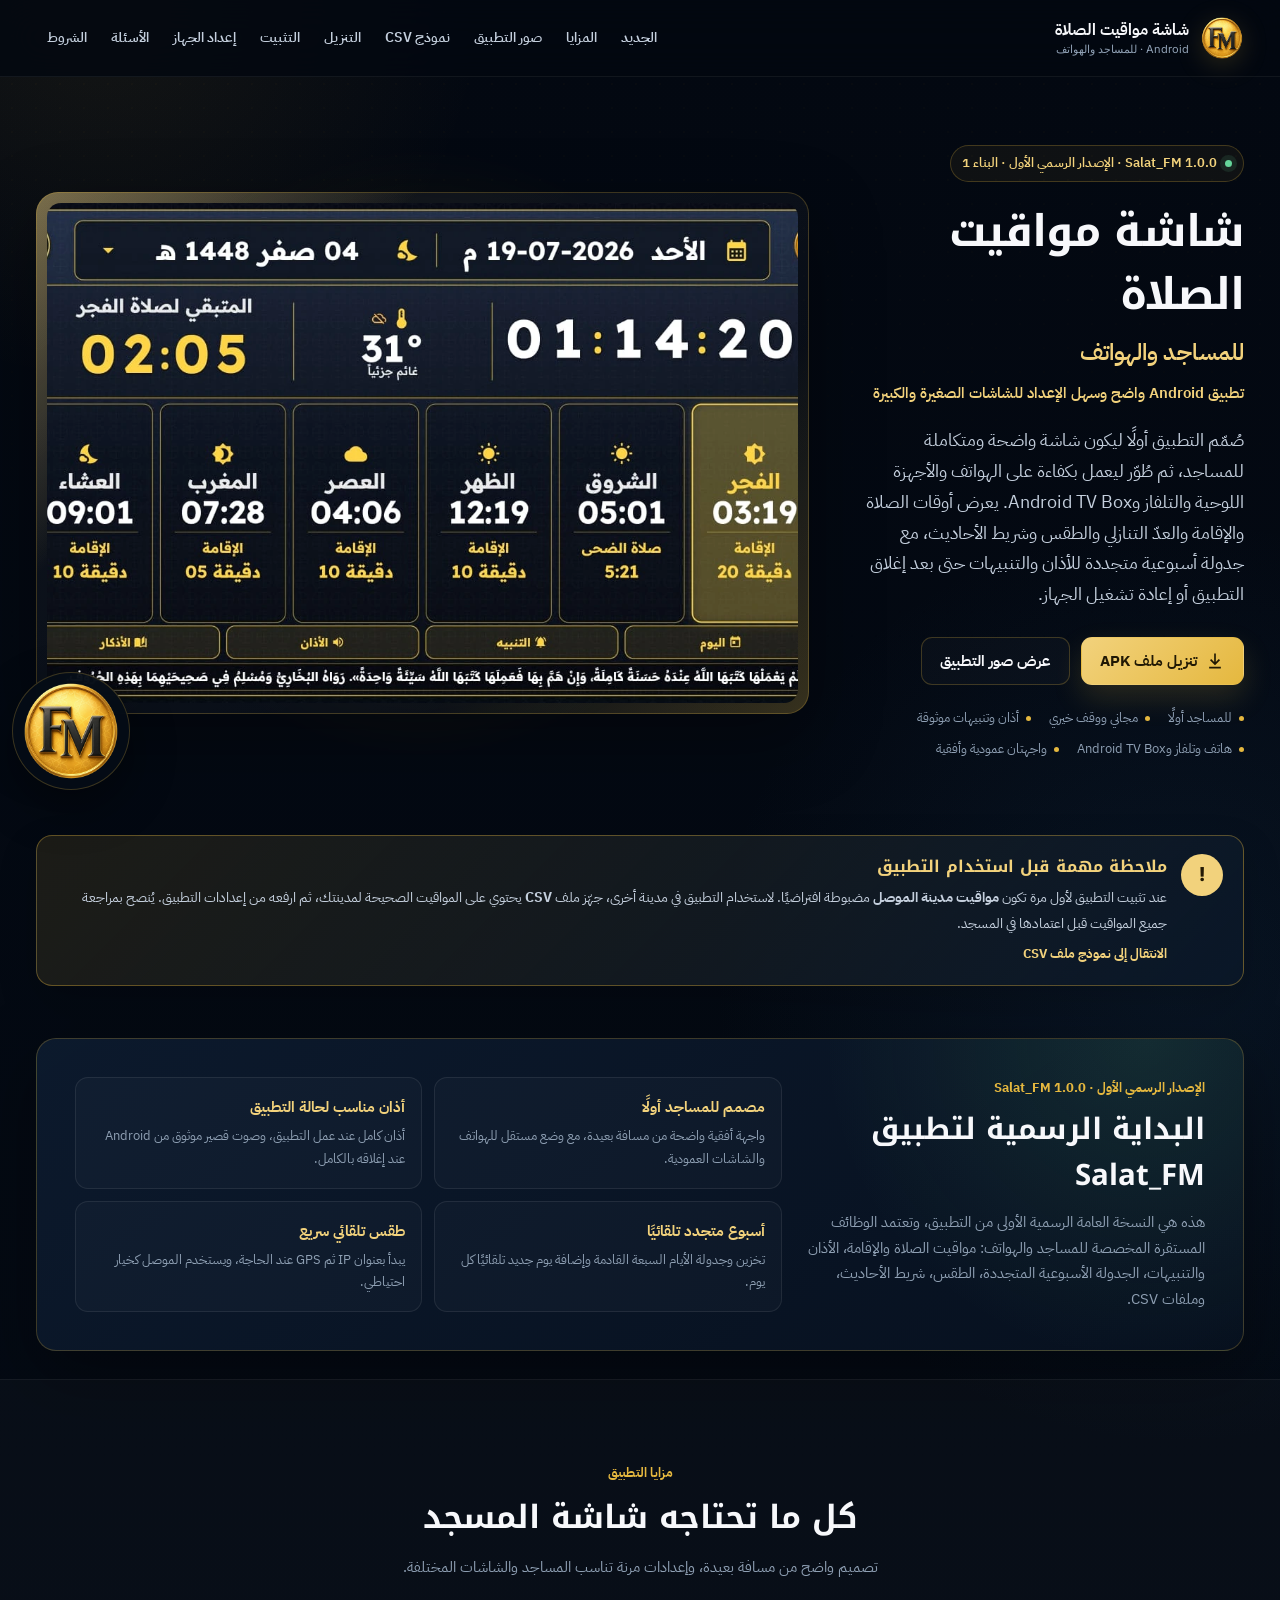
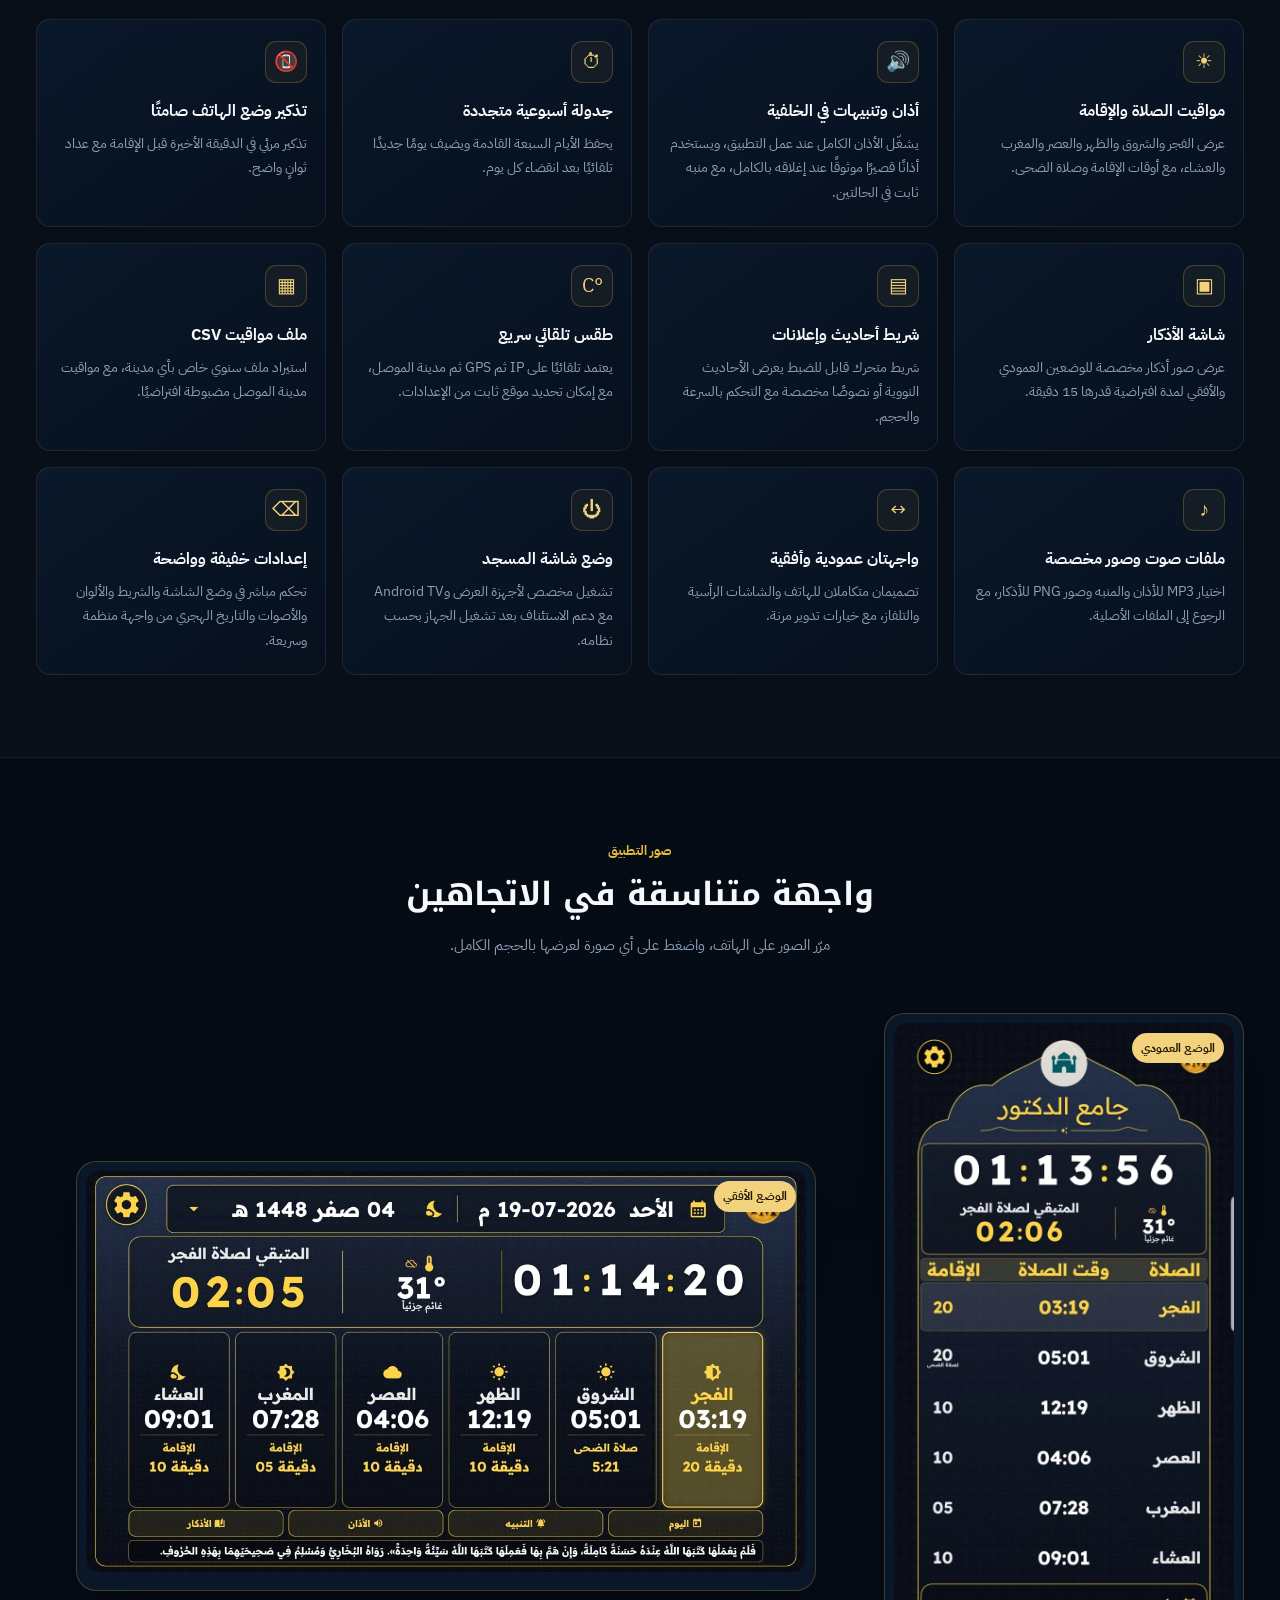
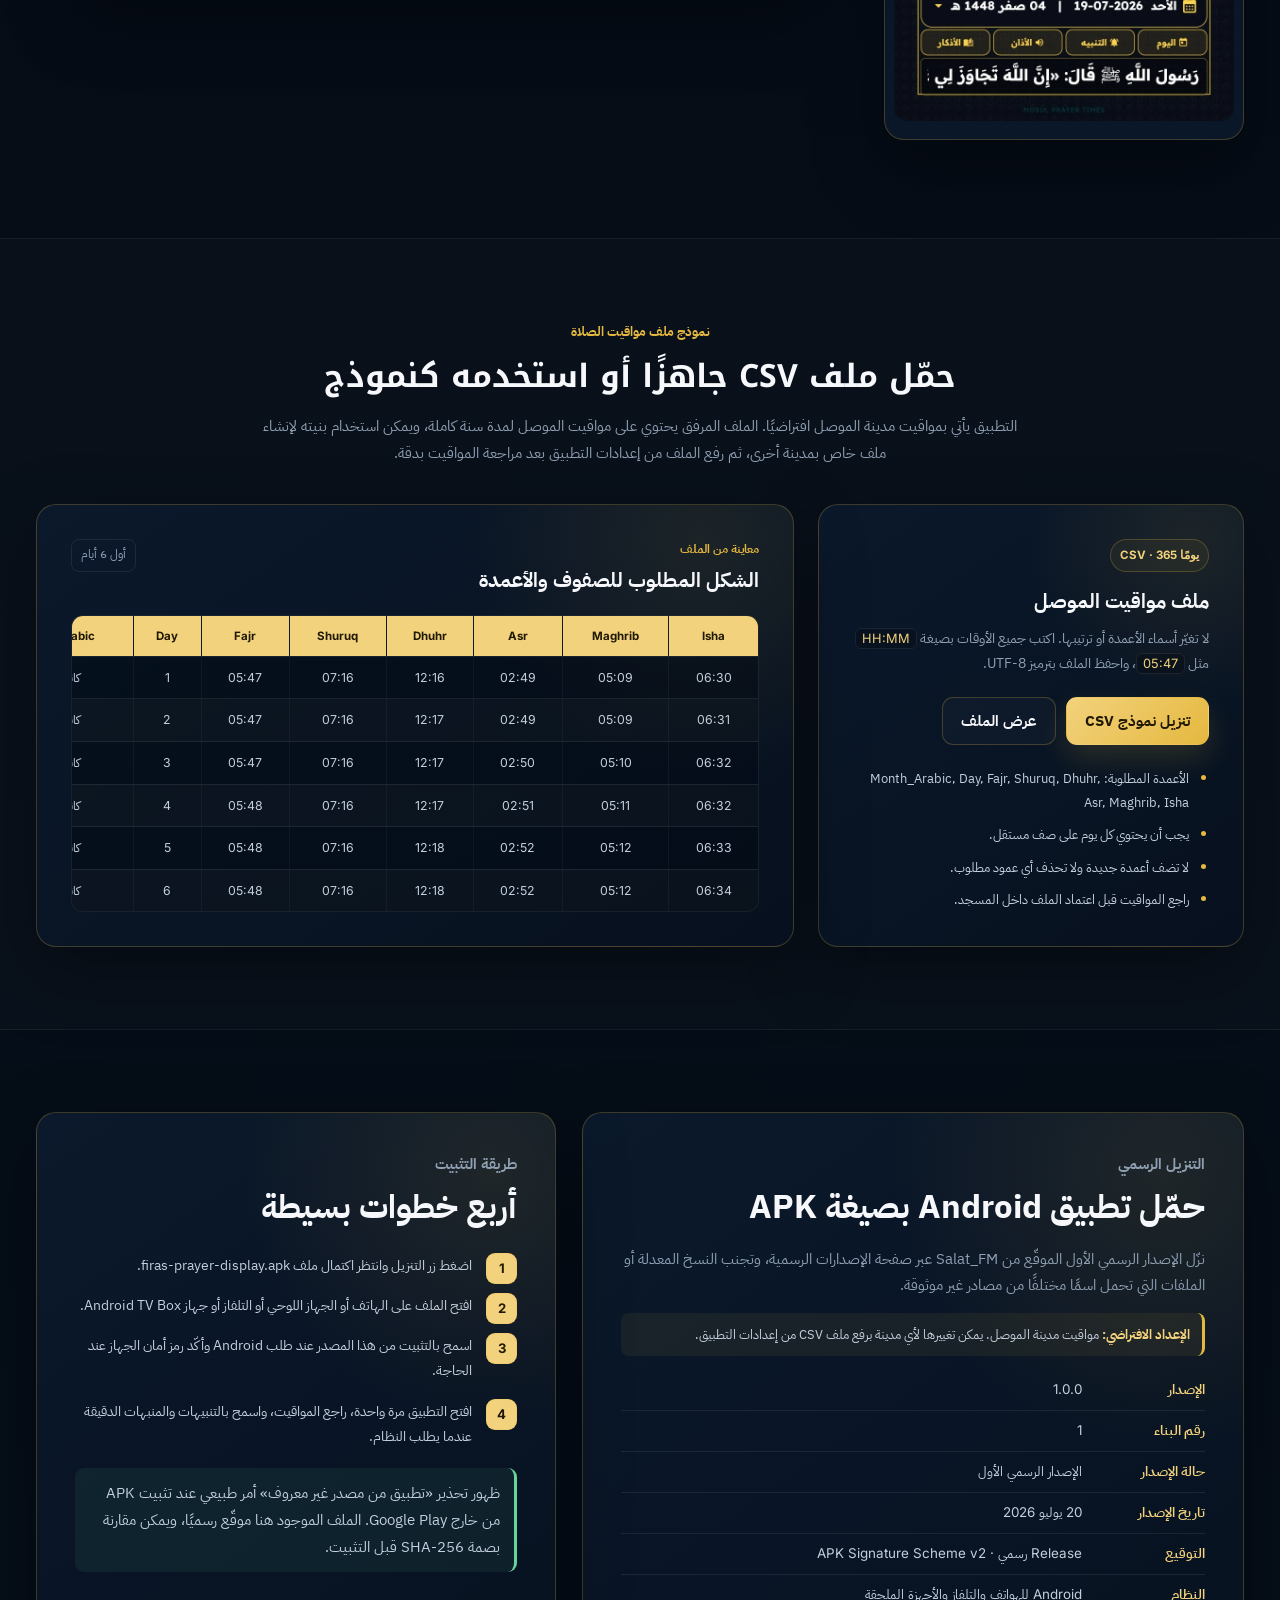
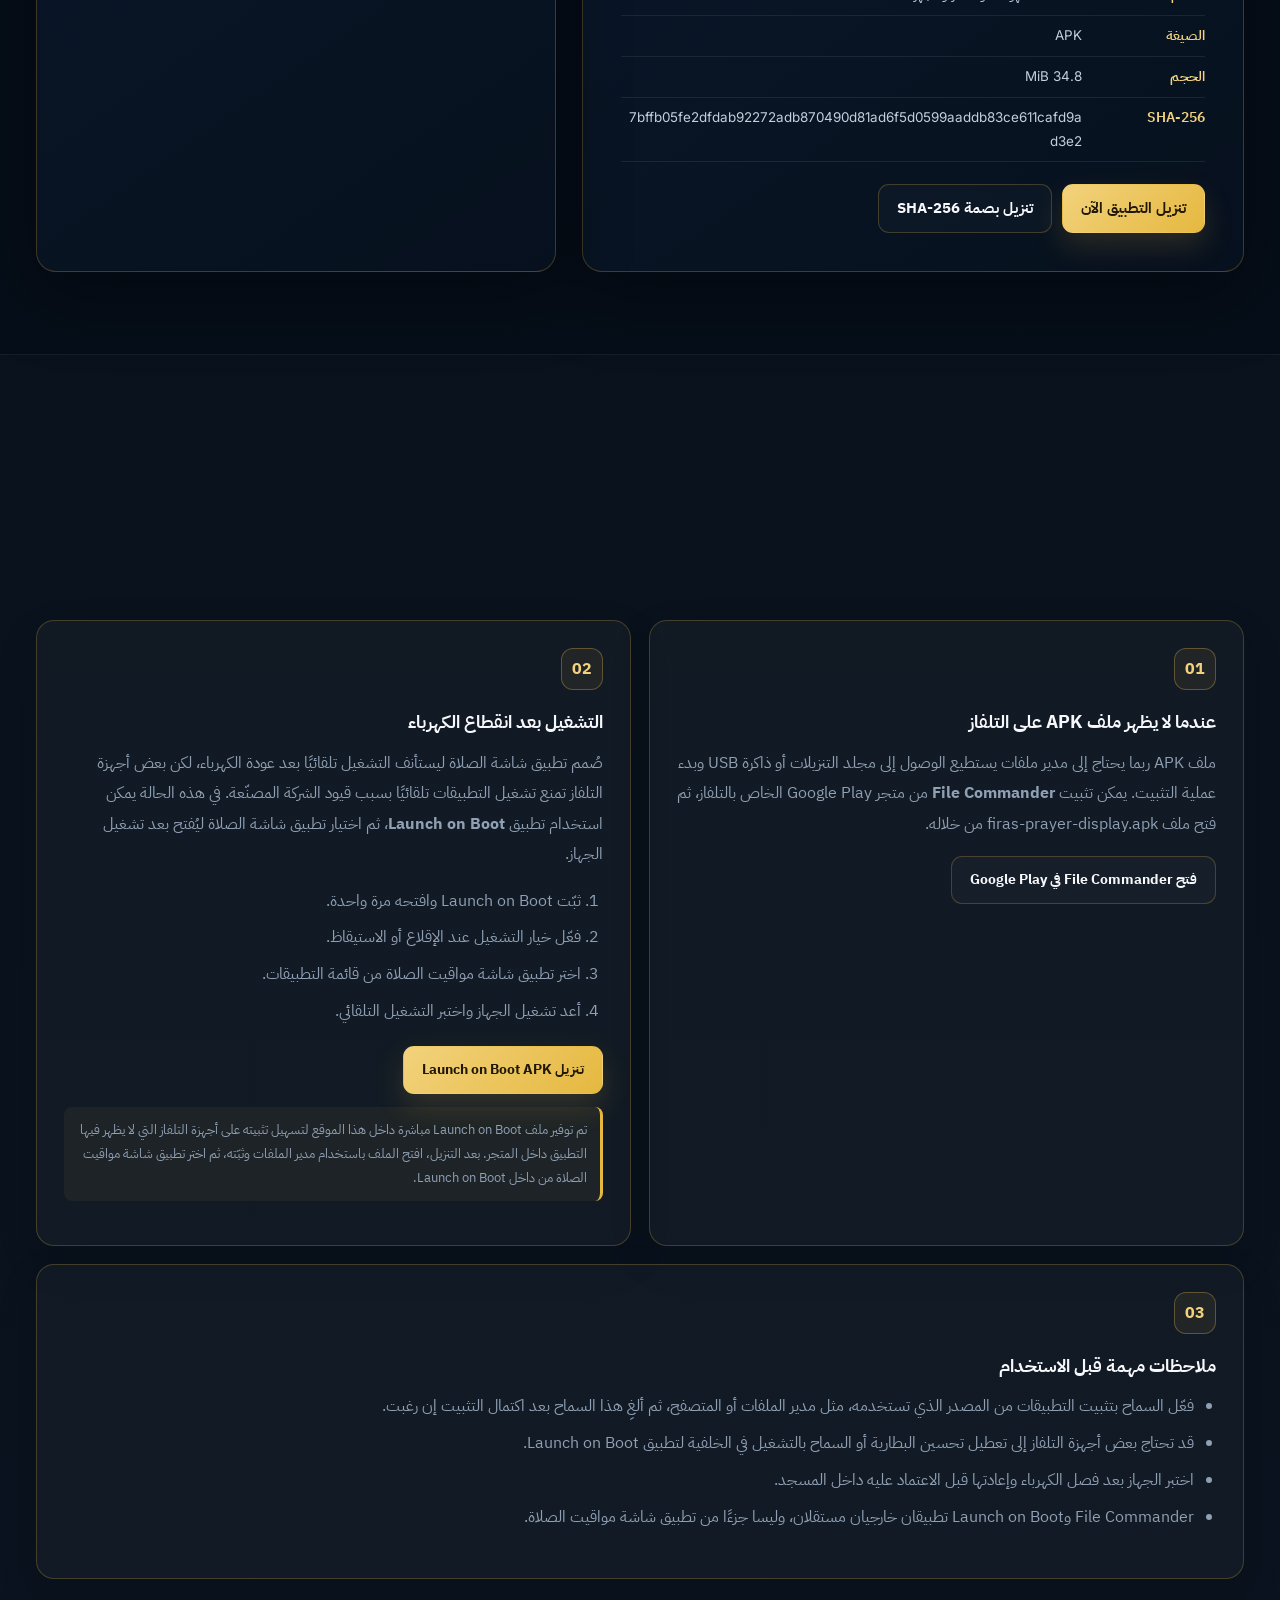
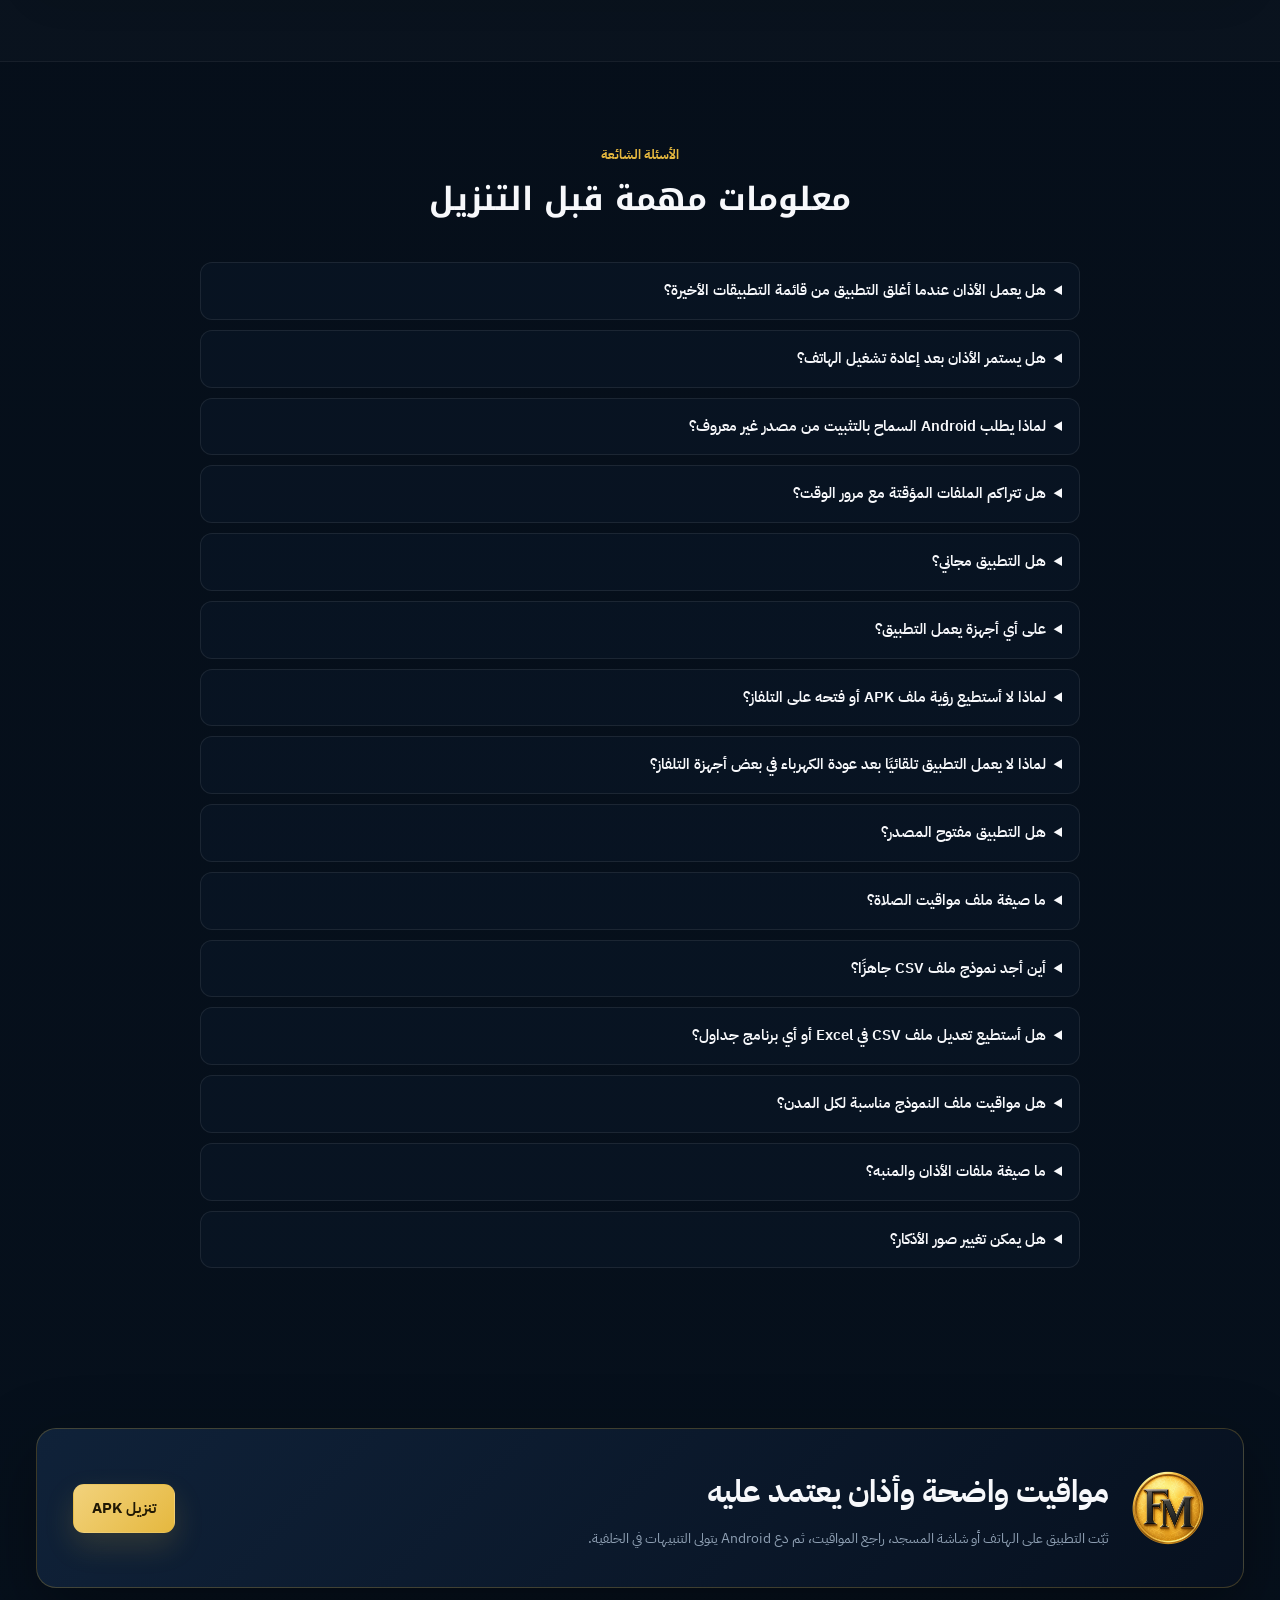
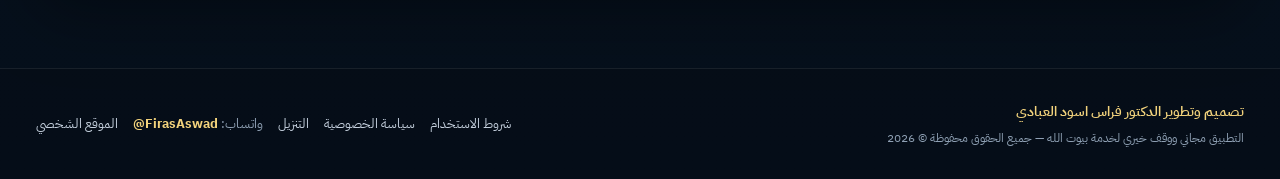
==== salat/index.html @ 0769f94e "Publish Salat_FM 1.0.0 official website" ====
<!doctype html>
<html lang="ar" dir="rtl">
<head>
  <meta charset="utf-8">
  <meta name="viewport" content="width=device-width,initial-scale=1">
  <meta name="theme-color" content="#050c16">
  <meta name="description" content="Salat_FM 1.0.0، الإصدار الرسمي الأول لتطبيق Android مجاني لمواقيت الصلاة والإقامة للمساجد والهواتف، مع الأذان والتنبيهات والطقس وملفات CSV.">
  <meta name="author" content="الدكتور فراس اسود العبادي">
  <meta property="og:title" content="Salat_FM 1.0.0 | الإصدار الرسمي الأول">
  <meta property="og:description" content="الإصدار الرسمي الأول من Salat_FM للمساجد والهواتف، مع مواقيت الصلاة والإقامة والأذان والتنبيهات والطقس.">
  <meta property="og:type" content="website">
  <meta property="og:url" content="https://faswad.github.io/salat/">
  <meta property="og:image" content="https://faswad.github.io/salat/assets/images/social-preview.jpg">
  <meta name="twitter:card" content="summary_large_image">
  <link rel="icon" type="image/png" sizes="32x32" href="assets/images/favicon-32.png">
  <link rel="manifest" href="site.webmanifest">
  <link rel="stylesheet" href="assets/css/style-wide.css?v=13">
  <title>Salat_FM 1.0.0 | الإصدار الرسمي الأول وتنزيل APK</title>
</head>
<body>
  <a class="skip-link" href="#mainContent">انتقل إلى المحتوى الرئيسي</a>

  <header class="site-header">
    <div class="container header-inner">
      <a class="brand" href="./" aria-label="الصفحة الرئيسية">
        <img class="brand-logo" src="assets/images/logo-fm.webp" alt="" width="44" height="44">
        <span class="brand-copy">
          <span class="brand-title">شاشة مواقيت الصلاة</span>
          <span class="brand-subtitle">للمساجد والهواتف · Android</span>
        </span>
      </a>

      <button id="menuButton" class="menu-button" type="button"
              aria-expanded="false" aria-controls="mainNav"
              aria-label="فتح قائمة التنقل">
        <svg width="23" height="23" viewBox="0 0 24 24" aria-hidden="true">
          <path fill="currentColor" d="M4 6h16v2H4V6Zm0 5h16v2H4v-2Zm0 5h16v2H4v-2Z"/>
        </svg>
      </button>

      <nav id="mainNav" class="main-nav" aria-label="التنقل الرئيسي">
        <a href="#latest">الجديد</a>
        <a href="#features">المزايا</a>
        <a href="#gallery">صور التطبيق</a>
        <a href="#csv-template">نموذج CSV</a>
        <a href="#download">التنزيل</a>
        <a href="#install">التثبيت</a>
        <a href="#device-help">إعداد الجهاز</a>
        <a href="#faq">الأسئلة</a>
        <a href="terms.html">الشروط</a>
      </nav>
    </div>
  </header>

  <main id="mainContent">
    <section class="hero">
      <div class="container hero-grid">
        <div class="hero-copy reveal">
          <span class="hero-badge">Salat_FM 1.0.0 · الإصدار الرسمي الأول · البناء 1</span>

          <h1>
            شاشة مواقيت الصلاة
            <span>للمساجد والهواتف</span>
          </h1>

          <p class="hero-shortline">
            تطبيق Android واضح وسهل الإعداد للشاشات الصغيرة والكبيرة
          </p>

          <p class="hero-description">
            صُمّم التطبيق أولًا ليكون شاشة واضحة ومتكاملة للمساجد، ثم طُوّر ليعمل
            بكفاءة على الهواتف والأجهزة اللوحية والتلفاز وAndroid TV Box. يعرض أوقات
            الصلاة والإقامة والعدّ التنازلي والطقس وشريط الأحاديث، مع جدولة أسبوعية
            متجددة للأذان والتنبيهات حتى بعد إغلاق التطبيق أو إعادة تشغيل الجهاز.
          </p>

          <div class="hero-actions">
            <a class="button button-primary js-apk-download" href="https://github.com/faswad/faswad.github.io/releases/download/v1.0.0/firas-prayer-display.apk" download="firas-prayer-display.apk">
              <svg width="20" height="20" viewBox="0 0 24 24" aria-hidden="true">
                <path fill="currentColor" d="M11 3h2v10.17l3.59-3.58L18 11l-6 6-6-6 1.41-1.41L11 13.17V3ZM5 19h14v2H5v-2Z"/>
              </svg>
              تنزيل ملف APK
            </a>

            <a class="button button-secondary" href="#gallery">عرض صور التطبيق</a>
          </div>

          <div class="hero-meta" aria-label="معلومات سريعة">
            <span>للمساجد أولًا</span>
            <span>مجاني ووقف خيري</span>
            <span>أذان وتنبيهات موثوقة</span>
            <span>هاتف وتلفاز وAndroid TV Box</span>
            <span>واجهتان عمودية وأفقية</span>
          </div>
        </div>

        <div class="hero-visual reveal">
          <div class="product-frame">
            <img src="assets/images/app-landscape.webp"
                 alt="واجهة التطبيق الأفقية لمواقيت الصلاة">
          </div>

          <div class="logo-float" aria-hidden="true">
            <img src="assets/images/logo-fm.webp" alt="">
          </div>
        </div>
      </div>
    </section>


    <aside class="mosul-default-note" aria-label="ملاحظة مهمة عن مواقيت الصلاة الافتراضية">
      <div class="container">
        <div class="mosul-note-inner reveal">
          <div class="mosul-note-icon" aria-hidden="true">!</div>
          <div>
            <h2>ملاحظة مهمة قبل استخدام التطبيق</h2>
            <p>
              عند تثبيت التطبيق لأول مرة تكون <strong>مواقيت مدينة الموصل</strong>
              مضبوطة افتراضيًا. لاستخدام التطبيق في مدينة أخرى، جهّز ملف
              <strong>CSV</strong> يحتوي على المواقيت الصحيحة لمدينتك، ثم ارفعه
              من إعدادات التطبيق. يُنصح بمراجعة جميع المواقيت قبل اعتمادها في المسجد.
            </p>
            <a href="#csv-template">الانتقال إلى نموذج ملف CSV</a>
          </div>
        </div>
      </div>
    </aside>

    <section id="latest" class="section latest-release-section">
      <div class="container">
        <div class="latest-release-panel reveal">
          <div class="latest-release-copy">
            <p class="section-kicker">الإصدار الرسمي الأول · Salat_FM 1.0.0</p>
            <h2>البداية الرسمية لتطبيق Salat_FM</h2>
            <p>
              هذه هي النسخة العامة الرسمية الأولى من التطبيق، وتعتمد الوظائف المستقرة
              المخصصة للمساجد والهواتف: مواقيت الصلاة والإقامة، الأذان والتنبيهات،
              الجدولة الأسبوعية المتجددة، الطقس، شريط الأحاديث، وملفات CSV.
            </p>
          </div>
          <div class="latest-release-grid">
            <article>
              <strong>مصمم للمساجد أولًا</strong>
              <span>واجهة أفقية واضحة من مسافة بعيدة، مع وضع مستقل للهواتف والشاشات العمودية.</span>
            </article>
            <article>
              <strong>أذان مناسب لحالة التطبيق</strong>
              <span>أذان كامل عند عمل التطبيق، وصوت قصير موثوق من Android عند إغلاقه بالكامل.</span>
            </article>
            <article>
              <strong>أسبوع متجدد تلقائيًا</strong>
              <span>تخزين وجدولة الأيام السبعة القادمة وإضافة يوم جديد تلقائيًا كل يوم.</span>
            </article>
            <article>
              <strong>طقس تلقائي سريع</strong>
              <span>يبدأ بعنوان IP ثم GPS عند الحاجة، ويستخدم الموصل كخيار احتياطي.</span>
            </article>
          </div>
        </div>
      </div>
    </section>

    <section id="features" class="section section-soft">
      <div class="container">
        <header class="section-header reveal">
          <p class="section-kicker">مزايا التطبيق</p>
          <h2 class="section-title">كل ما تحتاجه شاشة المسجد</h2>
          <p class="section-description">
            تصميم واضح من مسافة بعيدة، وإعدادات مرنة تناسب المساجد والشاشات المختلفة.
          </p>
        </header>

        <div class="feature-grid">
          <article class="feature-card reveal">
            <div class="feature-icon" aria-hidden="true">☀</div>
            <h3>مواقيت الصلاة والإقامة</h3>
            <p>عرض الفجر والشروق والظهر والعصر والمغرب والعشاء، مع أوقات الإقامة وصلاة الضحى.</p>
          </article>

          <article class="feature-card reveal">
            <div class="feature-icon" aria-hidden="true">🔊</div>
            <h3>أذان وتنبيهات في الخلفية</h3>
            <p>يشغّل الأذان الكامل عند عمل التطبيق، ويستخدم أذانًا قصيرًا موثوقًا عند إغلاقه بالكامل، مع منبه ثابت في الحالتين.</p>
          </article>

          <article class="feature-card reveal">
            <div class="feature-icon" aria-hidden="true">⏱</div>
            <h3>جدولة أسبوعية متجددة</h3>
            <p>يحفظ الأيام السبعة القادمة ويضيف يومًا جديدًا تلقائيًا بعد انقضاء كل يوم.</p>
          </article>

          <article class="feature-card reveal">
            <div class="feature-icon" aria-hidden="true">📵</div>
            <h3>تذكير وضع الهاتف صامتًا</h3>
            <p>تذكير مرئي في الدقيقة الأخيرة قبل الإقامة مع عداد ثوانٍ واضح.</p>
          </article>

          <article class="feature-card reveal">
            <div class="feature-icon" aria-hidden="true">▣</div>
            <h3>شاشة الأذكار</h3>
            <p>عرض صور أذكار مخصصة للوضعين العمودي والأفقي لمدة افتراضية قدرها 15 دقيقة.</p>
          </article>

          <article class="feature-card reveal">
            <div class="feature-icon" aria-hidden="true">▤</div>
            <h3>شريط أحاديث وإعلانات</h3>
            <p>شريط متحرك قابل للضبط يعرض الأحاديث النووية أو نصوصًا مخصصة مع التحكم بالسرعة والحجم.</p>
          </article>

          <article class="feature-card reveal">
            <div class="feature-icon" aria-hidden="true">°C</div>
            <h3>طقس تلقائي سريع</h3>
            <p>يعتمد تلقائيًا على IP ثم GPS ثم مدينة الموصل، مع إمكان تحديد موقع ثابت من الإعدادات.</p>
          </article>

          <article class="feature-card reveal">
            <div class="feature-icon" aria-hidden="true">▦</div>
            <h3>ملف مواقيت CSV</h3>
            <p>استيراد ملف سنوي خاص بأي مدينة، مع مواقيت مدينة الموصل مضبوطة افتراضيًا.</p>
          </article>

          <article class="feature-card reveal">
            <div class="feature-icon" aria-hidden="true">♪</div>
            <h3>ملفات صوت وصور مخصصة</h3>
            <p>اختيار MP3 للأذان والمنبه وصور PNG للأذكار، مع الرجوع إلى الملفات الأصلية.</p>
          </article>

          <article class="feature-card reveal">
            <div class="feature-icon" aria-hidden="true">↔</div>
            <h3>واجهتان عمودية وأفقية</h3>
            <p>تصميمان متكاملان للهاتف والشاشات الرأسية والتلفاز، مع خيارات تدوير مرنة.</p>
          </article>

          <article class="feature-card reveal">
            <div class="feature-icon" aria-hidden="true">⏻</div>
            <h3>وضع شاشة المسجد</h3>
            <p>تشغيل مخصص لأجهزة العرض وAndroid TV مع دعم الاستئناف بعد تشغيل الجهاز بحسب نظامه.</p>
          </article>

          <article class="feature-card reveal">
            <div class="feature-icon" aria-hidden="true">⌫</div>
            <h3>إعدادات خفيفة وواضحة</h3>
            <p>تحكم مباشر في وضع الشاشة والشريط والألوان والأصوات والتاريخ الهجري من واجهة منظمة وسريعة.</p>
          </article>
        </div>
      </div>
    </section>

    <section id="gallery" class="section">
      <div class="container">
        <header class="section-header reveal">
          <p class="section-kicker">صور التطبيق</p>
          <h2 class="section-title">واجهة متناسقة في الاتجاهين</h2>
          <p class="section-description">مرّر الصور على الهاتف، واضغط على أي صورة لعرضها بالحجم الكامل.</p>
        </header>

        <div class="showcase-grid">
          <figure class="showcase-card portrait reveal">
            <span class="showcase-label">الوضع العمودي</span>
            <button class="image-zoom" type="button"
                    data-image="assets/images/app-portrait.webp"
                    data-alt="واجهة التطبيق العمودية بالحجم الكامل"
                    data-caption="واجهة عمودية مناسبة للشاشات الرأسية">
              <img src="assets/images/app-portrait.webp"
                   alt="معاينة واجهة التطبيق العمودية" loading="lazy">
            </button>
          </figure>

          <figure class="showcase-card reveal">
            <span class="showcase-label">الوضع الأفقي</span>
            <button class="image-zoom" type="button"
                    data-image="assets/images/app-landscape.webp"
                    data-alt="واجهة التطبيق الأفقية بالحجم الكامل"
                    data-caption="واجهة أفقية تستفيد من عرض الشاشة بالكامل">
              <img src="assets/images/app-landscape.webp"
                   alt="معاينة واجهة التطبيق الأفقية" loading="lazy">
            </button>
          </figure>
        </div>
      </div>
    </section>

    <section id="csv-template" class="section section-soft csv-section">
      <div class="container">
        <header class="section-header reveal">
          <p class="section-kicker">نموذج ملف مواقيت الصلاة</p>
          <h2 class="section-title">حمّل ملف CSV جاهزًا أو استخدمه كنموذج</h2>
          <p class="section-description">
            التطبيق يأتي بمواقيت مدينة الموصل افتراضيًا. الملف المرفق يحتوي على مواقيت
            الموصل لمدة سنة كاملة، ويمكن استخدام بنيته لإنشاء ملف خاص بمدينة أخرى،
            ثم رفع الملف من إعدادات التطبيق بعد مراجعة المواقيت بدقة.
          </p>
        </header>

        <div class="csv-layout">
          <article class="csv-info-card reveal">
            <span class="csv-file-badge">CSV · 365 يومًا</span>
            <h3>ملف مواقيت الموصل</h3>
            <p>
              لا تغيّر أسماء الأعمدة أو ترتيبها. اكتب جميع الأوقات بصيغة
              <code>HH:MM</code> مثل <code>05:47</code>، واحفظ الملف بترميز UTF-8.
            </p>

            <div class="csv-actions">
              <a class="button button-primary"
                 href="assets/downloads/mosul_prayer_times.csv"
                 download="mosul_prayer_times.csv">
                تنزيل نموذج CSV
              </a>
              <a class="button button-secondary"
                 href="assets/downloads/mosul_prayer_times.csv"
                 target="_blank" rel="noopener">
                عرض الملف
              </a>
            </div>

            <ul class="csv-rules">
              <li>الأعمدة المطلوبة: <span dir="ltr">Month_Arabic, Day, Fajr, Shuruq, Dhuhr, Asr, Maghrib, Isha</span></li>
              <li>يجب أن يحتوي كل يوم على صف مستقل.</li>
              <li>لا تضف أعمدة جديدة ولا تحذف أي عمود مطلوب.</li>
              <li>راجع المواقيت قبل اعتماد الملف داخل المسجد.</li>
            </ul>
          </article>

          <article class="csv-preview-card reveal" aria-labelledby="csvPreviewTitle">
            <div class="csv-preview-heading">
              <div>
                <p class="csv-preview-kicker">معاينة من الملف</p>
                <h3 id="csvPreviewTitle">الشكل المطلوب للصفوف والأعمدة</h3>
              </div>
              <span>أول 6 أيام</span>
            </div>

            <div class="csv-table-scroll" tabindex="0" aria-label="معاينة جدول ملف مواقيت الصلاة">
              <table class="csv-table" dir="ltr">
                <thead><tr><th scope="col">Month_Arabic</th><th scope="col">Day</th><th scope="col">Fajr</th><th scope="col">Shuruq</th><th scope="col">Dhuhr</th><th scope="col">Asr</th><th scope="col">Maghrib</th><th scope="col">Isha</th></tr></thead>
                <tbody>
                  <tr><td>كانون الثاني</td><td>1</td><td>05:47</td><td>07:16</td><td>12:16</td><td>02:49</td><td>05:09</td><td>06:30</td></tr>
<tr><td>كانون الثاني</td><td>2</td><td>05:47</td><td>07:16</td><td>12:17</td><td>02:49</td><td>05:09</td><td>06:31</td></tr>
<tr><td>كانون الثاني</td><td>3</td><td>05:47</td><td>07:16</td><td>12:17</td><td>02:50</td><td>05:10</td><td>06:32</td></tr>
<tr><td>كانون الثاني</td><td>4</td><td>05:48</td><td>07:16</td><td>12:17</td><td>02:51</td><td>05:11</td><td>06:32</td></tr>
<tr><td>كانون الثاني</td><td>5</td><td>05:48</td><td>07:16</td><td>12:18</td><td>02:52</td><td>05:12</td><td>06:33</td></tr>
<tr><td>كانون الثاني</td><td>6</td><td>05:48</td><td>07:16</td><td>12:18</td><td>02:52</td><td>05:12</td><td>06:34</td></tr>
                </tbody>
              </table>
            </div>
          </article>
        </div>
      </div>
    </section>

    <section id="download" class="section">
      <div class="container download-grid">
        <article class="download-card reveal">
          <p class="section-kicker">التنزيل الرسمي</p>
          <h2>حمّل تطبيق Android بصيغة APK</h2>
          <p>
            نزّل الإصدار الرسمي الأول الموقّع من Salat_FM عبر صفحة الإصدارات الرسمية،
            وتجنب النسخ المعدلة أو الملفات التي تحمل اسمًا مختلفًا من مصادر غير موثوقة.
          </p>

          <p class="download-city-note">
            <strong>الإعداد الافتراضي:</strong>
            مواقيت مدينة الموصل. يمكن تغييرها لأي مدينة برفع ملف CSV من إعدادات التطبيق.
          </p>

          <dl class="download-meta">
            <div class="meta-row">
              <dt>الإصدار</dt>
              <dd data-version>1.0.0</dd>
            </div>
            <div class="meta-row">
              <dt>رقم البناء</dt>
              <dd data-build>1</dd>
            </div>
            <div class="meta-row">
              <dt>حالة الإصدار</dt>
              <dd>الإصدار الرسمي الأول</dd>
            </div>
            <div class="meta-row">
              <dt>تاريخ الإصدار</dt>
              <dd>20 يوليو 2026</dd>
            </div>
            <div class="meta-row">
              <dt>التوقيع</dt>
              <dd>Release رسمي · APK Signature Scheme v2</dd>
            </div>
            <div class="meta-row">
              <dt>النظام</dt>
              <dd>Android للهواتف والتلفاز والأجهزة الملحقة</dd>
            </div>
            <div class="meta-row">
              <dt>الصيغة</dt>
              <dd>APK</dd>
            </div>
            <div class="meta-row">
              <dt>الحجم</dt>
              <dd data-apk-size>34.8 MiB</dd>
            </div>
            <div class="meta-row">
              <dt>SHA-256</dt>
              <dd data-apk-sha>7bffb05fe2dfdab92272adb870490d81ad6f5d0599aaddb83ce611cafd9ad3e2</dd>
            </div>
          </dl>

          <div class="download-actions">
            <a class="button button-primary js-apk-download" href="https://github.com/faswad/faswad.github.io/releases/download/v1.0.0/firas-prayer-display.apk" download="firas-prayer-display.apk">
              تنزيل التطبيق الآن
            </a>
            <a class="button button-secondary js-sha-download" href="https://github.com/faswad/faswad.github.io/releases/download/v1.0.0/firas-prayer-display.apk.sha256" download>
              تنزيل بصمة SHA-256
            </a>
          </div>
        </article>

        <article id="install" class="install-card reveal">
          <p class="section-kicker">طريقة التثبيت</p>
          <h2>أربع خطوات بسيطة</h2>

          <ol class="install-steps">
            <li>اضغط زر التنزيل وانتظر اكتمال ملف <bdi>firas-prayer-display.apk</bdi>.</li>
            <li>افتح الملف على الهاتف أو الجهاز اللوحي أو التلفاز أو جهاز Android TV Box.</li>
            <li>اسمح بالتثبيت من هذا المصدر عند طلب Android وأكّد رمز أمان الجهاز عند الحاجة.</li>
            <li>افتح التطبيق مرة واحدة، راجع المواقيت، واسمح بالتنبيهات والمنبهات الدقيقة عندما يطلب النظام.</li>
          </ol>

          <p class="install-security-note">
            ظهور تحذير «تطبيق من مصدر غير معروف» أمر طبيعي عند تثبيت APK من خارج Google Play.
            الملف الموجود هنا موقّع رسميًا، ويمكن مقارنة بصمة SHA-256 قبل التثبيت.
          </p>
        </article>
      </div>
    </section>


    <section id="device-help" class="section section-soft">
      <div class="container">
        <header class="section-header reveal">
          <p class="section-kicker">مساعدة في إعداد الجهاز</p>
          <h2 class="section-title">حلول عملية للتثبيت والتشغيل التلقائي</h2>
          <p class="section-description">
            تختلف أجهزة Android TV من شركة إلى أخرى. لذلك قد تحتاج بعض أجهزة التلفاز
            إلى مدير ملفات لفتح ملف APK، أو إلى تطبيق مساعد لتشغيل شاشة الصلاة تلقائيًا
            بعد إعادة تشغيل الجهاز.
          </p>
        </header>

        <div class="device-help-grid">
          <article class="device-help-card reveal">
            <div class="device-help-number">01</div>
            <h3>عندما لا يظهر ملف APK على التلفاز</h3>
            <p>
              ملف APK ربما يحتاج إلى مدير ملفات يستطيع الوصول إلى مجلد التنزيلات
              أو ذاكرة USB وبدء عملية التثبيت. يمكن تثبيت
              <strong>File Commander</strong> من متجر Google Play الخاص بالتلفاز،
              ثم فتح ملف <bdi>firas-prayer-display.apk</bdi> من خلاله.
            </p>
            <a class="button button-secondary external-tool-link"
               href="https://play.google.com/store/apps/details?id=com.mobisystems.fileman"
               target="_blank"
               rel="noopener noreferrer">
              فتح File Commander في Google Play
            </a>
          </article>

          <article class="device-help-card reveal">
            <div class="device-help-number">02</div>
            <h3>التشغيل بعد انقطاع الكهرباء</h3>
            <p>
              صُمم تطبيق شاشة الصلاة ليستأنف التشغيل تلقائيًا بعد عودة الكهرباء،
              لكن بعض أجهزة التلفاز تمنع تشغيل التطبيقات تلقائيًا بسبب قيود الشركة المصنّعة.
              في هذه الحالة يمكن استخدام تطبيق <strong>Launch on Boot</strong>،
              ثم اختيار تطبيق شاشة الصلاة ليُفتح بعد تشغيل الجهاز.
            </p>

            <ol class="compact-steps">
              <li>ثبّت Launch on Boot وافتحه مرة واحدة.</li>
              <li>فعّل خيار التشغيل عند الإقلاع أو الاستيقاظ.</li>
              <li>اختر تطبيق شاشة مواقيت الصلاة من قائمة التطبيقات.</li>
              <li>أعد تشغيل الجهاز واختبر التشغيل التلقائي.</li>
            </ol>

            <div class="tool-actions">
              <a class="button button-primary external-tool-link"
                 href="assets/downloads/Launch_on_Boot.apk"
                 download="Launch_on_Boot.apk">
                تنزيل Launch on Boot APK
              </a>
            </div>

            <p class="tool-download-note">
              تم توفير ملف Launch on Boot مباشرة داخل هذا الموقع لتسهيل تثبيته
              على أجهزة التلفاز التي لا يظهر فيها التطبيق داخل المتجر.
              بعد التنزيل، افتح الملف باستخدام مدير الملفات وثبّته، ثم اختر
              تطبيق شاشة مواقيت الصلاة من داخل Launch on Boot.
            </p>
          </article>

          <article class="device-help-card device-help-note reveal">
            <div class="device-help-number">03</div>
            <h3>ملاحظات مهمة قبل الاستخدام</h3>
            <ul class="device-help-list">
              <li>
                فعّل السماح بتثبيت التطبيقات من المصدر الذي تستخدمه، مثل مدير الملفات
                أو المتصفح، ثم ألغِ هذا السماح بعد اكتمال التثبيت إن رغبت.
              </li>
              <li>
                قد تحتاج بعض أجهزة التلفاز إلى تعطيل تحسين البطارية أو السماح بالتشغيل
                في الخلفية لتطبيق Launch on Boot.
              </li>
              <li>
                اختبر الجهاز بعد فصل الكهرباء وإعادتها قبل الاعتماد عليه داخل المسجد.
              </li>
              <li>
                File Commander وLaunch on Boot تطبيقان خارجيان مستقلان،
                وليسا جزءًا من تطبيق شاشة مواقيت الصلاة.
              </li>
            </ul>
          </article>
        </div>
      </div>
    </section>

    <section id="faq" class="section">
      <div class="container">
        <header class="section-header reveal">
          <p class="section-kicker">الأسئلة الشائعة</p>
          <h2 class="section-title">معلومات مهمة قبل التنزيل</h2>
        </header>

        <div class="faq-list">
          <details class="reveal">
            <summary>هل يعمل الأذان عندما أغلق التطبيق من قائمة التطبيقات الأخيرة؟</summary>
            <p>
              نعم. بعد فتح التطبيق وضبط المواقيت مرة واحدة، تُسجَّل منبهات الصلاة في Android
              ويعمل الأذان من الخلفية من دون بقاء الشاشة مفتوحة. تجنب استخدام «فرض الإيقاف»
              من إعدادات النظام لأنه يعطّل مكونات التطبيق حتى تفتحه مرة أخرى.
            </p>
          </details>

          <details class="reveal">
            <summary>هل يستمر الأذان بعد إعادة تشغيل الهاتف؟</summary>
            <p>
              يعيد التطبيق جدولة منبهات الصلاة بعد تشغيل الهاتف وتغيير الوقت أو المنطقة الزمنية.
              في بعض الأجهزة يُنصح بالسماح بالتشغيل التلقائي وجعل البطارية «غير مقيّدة» لضمان أفضل اعتمادية.
            </p>
          </details>

          <details class="reveal">
            <summary>لماذا يطلب Android السماح بالتثبيت من مصدر غير معروف؟</summary>
            <p>
              لأن ملف APK يُنزّل مباشرة من الموقع وليس من Google Play. هذا تحذير نظام طبيعي.
              استخدم الملف الموجود في هذه الصفحة فقط، وتحقق من بصمة SHA-256 المعروضة في قسم التنزيل.
            </p>
          </details>

          <details class="reveal">
            <summary>هل تتراكم الملفات المؤقتة مع مرور الوقت؟</summary>
            <p>
              يتضمن التطبيق صيانة تلقائية خفيفة كل 10 أيام، وزرًا يدويًا لتنظيف الملفات المؤقتة.
              لا يحذف التنظيف المواقيت أو ملفات الأذان والصور أو إعدادات المستخدم.
            </p>
          </details>
          <details class="reveal">
            <summary>هل التطبيق مجاني؟</summary>
            <p>نعم، التطبيق مجاني ووقف خيري لخدمة المساجد، ولا يجوز بيع التطبيق نفسه.</p>
          </details>

          <details class="reveal">
            <summary>على أي أجهزة يعمل التطبيق؟</summary>
            <p>
              صُمم التطبيق للعمل على مختلف أجهزة Android، بما في ذلك الهواتف والأجهزة اللوحية
              وأجهزة التلفاز الذكية وأجهزة Android TV Box والأجهزة الملحقة، بشرط أن يسمح الجهاز
              بتثبيت ملفات APK وتشغيل تطبيقات Android.
            </p>
          </details>


          <details class="reveal">
            <summary>لماذا لا أستطيع رؤية ملف APK أو فتحه على التلفاز؟</summary>
            <p>
              بعض أجهزة التلفاز لا تحتوي على مدير ملفات مناسب. ثبّت File Commander
              من متجر التلفاز، ثم افتح مجلد التنزيلات أو ذاكرة USB واضغط على ملف APK.
              راجع قسم <a class="faq-inline-link" href="#device-help">مساعدة في إعداد الجهاز</a>.
            </p>
          </details>

          <details class="reveal">
            <summary>لماذا لا يعمل التطبيق تلقائيًا بعد عودة الكهرباء في بعض أجهزة التلفاز؟</summary>
            <p>
              تختلف قيود التشغيل التلقائي بين الشركات المصنّعة. إذا لم يبدأ التطبيق
              تلقائيًا، نزّل Launch on Boot من قسم مساعدة إعداد الجهاز،
              ثم اختر تطبيق شاشة الصلاة واختبر الجهاز بعد إعادة التشغيل.
              لا يمكن ضمان هذه الخاصية على جميع طرازات التلفاز.
            </p>
          </details>

          <details class="reveal">
            <summary>هل التطبيق مفتوح المصدر؟</summary>
            <p>لا. التطبيق مجاني لكنه غير مفتوح المصدر، وجميع حقوقه محفوظة للدكتور فراس اسود العبادي.</p>
          </details>

          <details class="reveal">
            <summary>ما صيغة ملف مواقيت الصلاة؟</summary>
            <p>
              يجب أن يكون بصيغة CSV، وبالأعمدة التالية وبالترتيب نفسه:
              <span dir="ltr">Month_Arabic, Day, Fajr, Shuruq, Dhuhr, Asr, Maghrib, Isha</span>.
              وتُكتب الأوقات بصيغة <span dir="ltr">HH:MM</span> مثل <span dir="ltr">05:47</span>.
            </p>
          </details>

          <details class="reveal">
            <summary>أين أجد نموذج ملف CSV جاهزًا؟</summary>
            <p>
              يوجد قسم <a class="faq-inline-link" href="#csv-template">نموذج ملف مواقيت الصلاة</a>
              في هذه الصفحة. يمكنك تنزيل ملف مواقيت الموصل أو فتحه لمشاهدة شكل الأعمدة والصفوف.
            </p>
          </details>

          <details class="reveal">
            <summary>هل أستطيع تعديل ملف CSV في Excel أو أي برنامج جداول؟</summary>
            <p>
              نعم. عدّل القيم فقط، ثم احفظ الملف بصيغة CSV وبترميز UTF-8.
              لا تغيّر أسماء الأعمدة أو ترتيبها، ولا تحذف أي عمود مطلوب.
            </p>
          </details>

          <details class="reveal">
            <summary>هل مواقيت ملف النموذج مناسبة لكل المدن؟</summary>
            <p>
              لا. الملف المرفق نموذج لمواقيت مدينة الموصل. عند استخدامه لمدينة أخرى،
              استبدل جميع المواقيت ببيانات صحيحة وراجعها قبل اعتمادها في المسجد.
            </p>
          </details>

          <details class="reveal">
            <summary>ما صيغة ملفات الأذان والمنبه؟</summary>
            <p>يجب أن تكون الملفات الصوتية بصيغة MP3.</p>
          </details>

          <details class="reveal">
            <summary>هل يمكن تغيير صور الأذكار؟</summary>
            <p>نعم، يمكن اختيار صور PNG مستقلة للوضعين العمودي والأفقي.</p>
          </details>

        </div>
      </div>
    </section>

    <section class="cta">
      <div class="container">
        <div class="cta-panel reveal">
          <img class="cta-logo" src="assets/images/logo-fm.webp" alt="شعار فراس أسود">

          <div class="cta-copy">
            <h2>مواقيت واضحة وأذان يعتمد عليه</h2>
            <p>ثبّت التطبيق على الهاتف أو شاشة المسجد، راجع المواقيت، ثم دع Android يتولى التنبيهات في الخلفية.</p>
          </div>

          <a class="button button-primary js-apk-download" href="https://github.com/faswad/faswad.github.io/releases/download/v1.0.0/firas-prayer-display.apk" download="firas-prayer-display.apk">
            تنزيل APK
          </a>
        </div>
      </div>
    </section>
  </main>

  <footer class="site-footer">
    <div class="container footer-inner">
      <div>
        <div class="footer-brand">تصميم وتطوير الدكتور فراس اسود العبادي</div>
        <p class="footer-note">
          التطبيق مجاني ووقف خيري لخدمة بيوت الله — جميع الحقوق محفوظة ©
          <span data-year></span>
        </p>
      </div>

      <nav class="footer-links" aria-label="روابط قانونية">
        <a href="terms.html">شروط الاستخدام</a>
        <a href="privacy.html">سياسة الخصوصية</a>
        <a href="#download">التنزيل</a>
        <span class="footer-contact">واتساب: <bdi>@FirasAswad</bdi></span>
        <a href="../">الموقع الشخصي</a>
      </nav>
    </div>
  </footer>

  <dialog id="imageModal" class="image-modal"
          aria-labelledby="imageModalCaption">
    <img id="imageModalPicture" src="" alt="">
    <div class="modal-footer">
      <p id="imageModalCaption"></p>
      <button id="imageModalClose" class="modal-close" type="button">إغلاق</button>
    </div>
  </dialog>

  <script src="assets/js/config.js"></script>
  <script src="assets/js/main-wide.js?v=13"></script>
</body>
</html>
---- salat/assets/css/style-wide.css ----
@import url("https://fonts.googleapis.com/css2?family=IBM+Plex+Sans+Arabic:wght@400;500;600;700&family=Inter:wght@500;600;700&family=Noto+Kufi+Arabic:wght@500;600;700&display=swap");

:root {
  --bg: #050c16;
  --bg-soft: #07111f;
  --surface: #0a1728;
  --surface-2: #0d1c30;
  --surface-3: #10233a;
  --gold: #e5b83f;
  --gold-soft: #f2d27c;
  --gold-muted: rgba(229, 184, 63, 0.18);
  --text: #f7f8fb;
  --text-soft: #c4cfdd;
  --text-muted: #8fa0b4;
  --border: rgba(229, 184, 63, 0.24);
  --border-soft: rgba(255, 255, 255, 0.08);
  --shadow: 0 24px 70px rgba(0, 0, 0, 0.36);
  --radius-xl: 28px;
  --radius-lg: 20px;
  --radius-md: 14px;
  --container: 1540px;
}

*,
*::before,
*::after {
  box-sizing: border-box;
}

html {
  scroll-behavior: smooth;
  scroll-padding-top: 82px;
}

body {
  margin: 0;
  min-width: 320px;
  color: var(--text);
  background:
    radial-gradient(circle at 8% 0%, rgba(229, 184, 63, 0.08), transparent 24rem),
    radial-gradient(circle at 92% 12%, rgba(34, 83, 129, 0.15), transparent 29rem),
    linear-gradient(180deg, #030811 0%, var(--bg) 36%, #06101c 100%);
  font-family: "IBM Plex Sans Arabic", "Segoe UI", Tahoma, Arial, sans-serif;
  line-height: 1.75;
  text-rendering: optimizeLegibility;
}

body::before {
  content: "";
  position: fixed;
  inset: 0;
  z-index: -1;
  pointer-events: none;
  opacity: 0.18;
  background-image:
    radial-gradient(circle at center, rgba(229,184,63,0.16) 1px, transparent 1.3px);
  background-size: 24px 24px;
  mask-image: linear-gradient(to bottom, black, transparent 82%);
}

img {
  display: block;
  max-width: 100%;
}

a {
  color: inherit;
}

button,
a {
  -webkit-tap-highlight-color: transparent;
}

button {
  font: inherit;
}

:focus-visible {
  outline: 3px solid var(--gold-soft);
  outline-offset: 4px;
  border-radius: 8px;
}

.skip-link {
  position: fixed;
  top: 10px;
  right: 10px;
  z-index: 9999;
  transform: translateY(-160%);
  padding: 9px 14px;
  border-radius: 9px;
  color: #1d1604;
  background: var(--gold-soft);
  font-weight: 700;
  text-decoration: none;
}

.skip-link:focus {
  transform: translateY(0);
}

.container {
  width: min(calc(100% - 32px), var(--container));
  margin-inline: auto;
}

/* Header */
.site-header {
  position: sticky;
  top: 0;
  z-index: 1000;
  border-bottom: 1px solid rgba(255, 255, 255, 0.06);
  background: rgba(3, 8, 17, 0.82);
  backdrop-filter: blur(18px);
}

.header-inner {
  min-height: 72px;
  display: flex;
  align-items: center;
  justify-content: space-between;
  gap: 22px;
}

.brand {
  min-width: 0;
  display: inline-flex;
  align-items: center;
  gap: 11px;
  text-decoration: none;
}

.brand-logo {
  width: 44px;
  height: 44px;
  object-fit: contain;
  filter: drop-shadow(0 6px 13px rgba(229, 184, 63, 0.18));
}

.brand-copy {
  min-width: 0;
}

.brand-title {
  display: block;
  color: var(--text);
  font-size: 0.98rem;
  font-weight: 700;
  line-height: 1.3;
}

.brand-subtitle {
  display: block;
  margin-top: 2px;
  color: var(--text-muted);
  font-family: "Inter", sans-serif;
  font-size: 0.69rem;
  line-height: 1.2;
  direction: ltr;
  text-align: right;
}

.main-nav {
  display: flex;
  align-items: center;
  gap: 2px;
}

.main-nav a {
  padding: 8px 11px;
  border-radius: 9px;
  color: var(--text-soft);
  font-size: 0.88rem;
  font-weight: 600;
  text-decoration: none;
  transition: color 160ms ease, background 160ms ease;
}

.main-nav a:hover {
  color: var(--gold-soft);
  background: rgba(229, 184, 63, 0.07);
}

.menu-button {
  display: none;
  width: 44px;
  height: 44px;
  border: 1px solid var(--border);
  border-radius: 11px;
  color: var(--gold-soft);
  background: transparent;
  cursor: pointer;
}

/* Hero */
.hero {
  padding: 66px 0 72px;
}

.hero-grid {
  display: grid;
  grid-template-columns: minmax(360px, 0.72fr) minmax(720px, 1.45fr);
  align-items: center;
  gap: clamp(40px, 4vw, 72px);
}

.hero-copy {
  max-width: 650px;
  justify-self: end;
}

.hero-badge {
  display: inline-flex;
  align-items: center;
  gap: 8px;
  padding: 6px 11px;
  border: 1px solid var(--border);
  border-radius: 999px;
  color: var(--gold-soft);
  background: rgba(229, 184, 63, 0.055);
  font-size: 0.82rem;
  font-weight: 600;
}

.hero-badge::before {
  content: "";
  width: 7px;
  height: 7px;
  border-radius: 50%;
  background: #65d59a;
  box-shadow: 0 0 0 5px rgba(101, 213, 154, 0.11);
}

.hero h1 {
  margin: 18px 0 0;
  max-width: 650px;
  font-family: "Noto Kufi Arabic", "IBM Plex Sans Arabic", sans-serif;
  font-size: clamp(2.1rem, 3.4vw, 3.65rem);
  font-weight: 700;
  letter-spacing: -0.02em;
  line-height: 1.45;
}

.hero h1 span {
  color: var(--gold-soft);
}

.hero-description {
  max-width: 590px;
  margin: 19px 0 0;
  color: var(--text-soft);
  font-size: clamp(0.99rem, 1.45vw, 1.1rem);
}

.hero-actions {
  display: flex;
  flex-wrap: wrap;
  gap: 11px;
  margin-top: 27px;
}

.button {
  min-height: 48px;
  display: inline-flex;
  align-items: center;
  justify-content: center;
  gap: 8px;
  padding: 10px 18px;
  border: 1px solid transparent;
  border-radius: 11px;
  font-size: 0.94rem;
  font-weight: 700;
  text-decoration: none;
  cursor: pointer;
  transition: transform 160ms ease, box-shadow 160ms ease, border-color 160ms ease;
}

.button:hover {
  transform: translateY(-2px);
}

.button-primary {
  color: #201804;
  background: linear-gradient(135deg, var(--gold-soft), var(--gold));
  box-shadow: 0 13px 30px rgba(229, 184, 63, 0.16);
}

.button-secondary {
  color: var(--text);
  border-color: var(--border);
  background: rgba(255, 255, 255, 0.025);
}

.hero-meta {
  display: flex;
  flex-wrap: wrap;
  gap: 8px 18px;
  margin-top: 22px;
  color: var(--text-muted);
  font-size: 0.82rem;
}

.hero-meta span {
  display: inline-flex;
  align-items: center;
  gap: 7px;
}

.hero-meta span::before {
  content: "";
  width: 5px;
  height: 5px;
  border-radius: 50%;
  background: var(--gold);
}

.hero-visual {
  position: relative;
  min-height: 620px;
  display: grid;
  place-items: center;
}

.hero-visual::before {
  content: "";
  position: absolute;
  width: 88%;
  aspect-ratio: 1;
  border-radius: 50%;
  background: radial-gradient(circle, rgba(229, 184, 63, 0.12), transparent 66%);
  filter: blur(5px);
}

.product-frame {
  position: relative;
  width: 100%;
  max-width: 980px;
  padding: 10px;
  border: 1px solid var(--border);
  border-radius: 22px;
  background: linear-gradient(145deg, rgba(255,255,255,0.05), rgba(255,255,255,0.012));
  box-shadow: var(--shadow);
}

.product-frame::before {
  content: "";
  position: absolute;
  inset: -1px;
  z-index: -1;
  border-radius: inherit;
  background: linear-gradient(135deg, rgba(242,210,124,0.45), transparent 30%, transparent 70%, rgba(229,184,63,0.22));
}

.product-frame img {
  width: 100%;
  border-radius: 14px;
}

.logo-float {
  position: absolute;
  left: -24px;
  bottom: -27px;
  width: 118px;
  aspect-ratio: 1;
  padding: 7px;
  border: 1px solid var(--border);
  border-radius: 50%;
  background: rgba(5, 12, 22, 0.92);
  box-shadow: 0 18px 45px rgba(0, 0, 0, 0.38);
  backdrop-filter: blur(12px);
}

.logo-float img {
  width: 100%;
  height: 100%;
  object-fit: contain;
}

/* Sections */
.section {
  padding: 76px 0;
}

.section-soft {
  border-block: 1px solid rgba(255,255,255,0.05);
  background: rgba(255,255,255,0.018);
}

.section-header {
  max-width: 760px;
  margin: 0 auto 38px;
  text-align: center;
}

.section-kicker {
  margin: 0 0 7px;
  color: var(--gold);
  font-size: 0.83rem;
  font-weight: 700;
}

.section-title {
  margin: 0;
  font-family: "Noto Kufi Arabic", "IBM Plex Sans Arabic", sans-serif;
  font-size: clamp(1.6rem, 2.5vw, 2.35rem);
  font-weight: 700;
  line-height: 1.55;
}

.section-description {
  margin: 12px auto 0;
  color: var(--text-muted);
  font-size: 0.95rem;
}

.feature-grid {
  display: grid;
  grid-template-columns: repeat(4, minmax(0, 1fr));
  gap: 16px;
}

.feature-card {
  min-height: 190px;
  padding: 21px 18px;
  border: 1px solid var(--border-soft);
  border-radius: var(--radius-md);
  background: linear-gradient(145deg, rgba(13, 28, 48, 0.8), rgba(7, 17, 31, 0.88));
  transition: transform 180ms ease, border-color 180ms ease;
}

.feature-card:hover {
  transform: translateY(-4px);
  border-color: var(--border);
}

.feature-icon {
  width: 42px;
  height: 42px;
  display: grid;
  place-items: center;
  margin-bottom: 14px;
  border: 1px solid var(--border);
  border-radius: 11px;
  color: var(--gold-soft);
  background: rgba(229, 184, 63, 0.055);
  font-size: 1.22rem;
}

.feature-card h3 {
  margin: 0 0 7px;
  font-size: 1rem;
  font-weight: 700;
}

.feature-card p {
  margin: 0;
  color: var(--text-muted);
  font-size: 0.87rem;
}

/* Gallery */
.showcase-grid {
  display: grid;
  grid-template-columns: minmax(360px, 0.52fr) minmax(780px, 1.48fr);
  align-items: center;
  gap: 28px;
}

.showcase-card {
  position: relative;
  overflow: hidden;
  padding: 9px;
  border: 1px solid var(--border);
  border-radius: var(--radius-lg);
  background: var(--surface);
  box-shadow: var(--shadow);
}

.showcase-card.portrait {
  width: min(100%, 430px);
  justify-self: center;
}

.image-zoom {
  width: 100%;
  padding: 0;
  overflow: hidden;
  border: 0;
  border-radius: 13px;
  background: transparent;
  cursor: zoom-in;
}

.image-zoom img {
  width: 100%;
  border-radius: 13px;
  transition: transform 220ms ease;
}

.image-zoom:hover img {
  transform: scale(1.012);
}

.showcase-label {
  position: absolute;
  top: 19px;
  right: 19px;
  z-index: 2;
  padding: 5px 9px;
  border-radius: 999px;
  color: #211904;
  background: var(--gold-soft);
  font-size: 0.73rem;
  font-weight: 700;
}

/* Download */
.download-grid {
  display: grid;
  grid-template-columns: minmax(0, 1.12fr) minmax(380px, 0.88fr);
  gap: 26px;
}

.download-card,
.install-card {
  padding: clamp(24px, 4vw, 38px);
  border: 1px solid var(--border);
  border-radius: var(--radius-lg);
  background:
    radial-gradient(circle at 88% 8%, rgba(229,184,63,0.1), transparent 30%),
    linear-gradient(145deg, rgba(13, 28, 48, 0.82), rgba(7, 17, 31, 0.94));
  box-shadow: var(--shadow);
}

.download-card h2,
.install-card h2 {
  margin: 0;
  font-size: clamp(1.55rem, 2.6vw, 2.15rem);
  line-height: 1.4;
}

.download-card > p,
.install-card > p {
  color: var(--text-muted);
  font-size: 0.93rem;
}

.download-meta {
  display: grid;
  gap: 8px;
  margin: 22px 0;
}

.meta-row {
  display: grid;
  grid-template-columns: 112px 1fr;
  gap: 11px;
  padding-bottom: 8px;
  border-bottom: 1px solid var(--border-soft);
}

.meta-row dt {
  color: var(--gold-soft);
  font-size: 0.86rem;
  font-weight: 600;
}

.meta-row dd {
  margin: 0;
  color: var(--text-soft);
  font-family: "Inter", "IBM Plex Sans Arabic", sans-serif;
  font-size: 0.84rem;
  overflow-wrap: anywhere;
}

.install-steps {
  list-style: none;
  margin: 22px 0 0;
  padding: 0;
  counter-reset: install;
}

.install-steps li {
  position: relative;
  margin-bottom: 15px;
  padding-right: 45px;
  color: var(--text-soft);
  font-size: 0.9rem;
}

.install-steps li::before {
  counter-increment: install;
  content: counter(install);
  position: absolute;
  top: 0;
  right: 0;
  width: 31px;
  height: 31px;
  display: grid;
  place-items: center;
  border: 1px solid var(--border);
  border-radius: 9px;
  color: #211904;
  background: var(--gold-soft);
  font-family: "Inter", sans-serif;
  font-size: 0.82rem;
  font-weight: 700;
}

/* FAQ */
.faq-list {
  max-width: 880px;
  margin-inline: auto;
}

.faq-list details {
  margin-bottom: 10px;
  border: 1px solid var(--border-soft);
  border-radius: 12px;
  background: rgba(10, 23, 40, 0.62);
}

.faq-list summary {
  padding: 15px 17px;
  color: var(--text);
  font-size: 0.92rem;
  font-weight: 600;
  cursor: pointer;
}

.faq-list details[open] summary {
  color: var(--gold-soft);
}

.faq-list p {
  margin: 0;
  padding: 0 17px 17px;
  color: var(--text-muted);
  font-size: 0.88rem;
}

/* CTA / Footer */
.cta {
  padding: 68px 0 80px;
}

.cta-panel {
  display: grid;
  grid-template-columns: auto 1fr auto;
  align-items: center;
  gap: 20px;
  padding: clamp(24px, 4vw, 36px);
  border: 1px solid var(--border);
  border-radius: var(--radius-lg);
  background: linear-gradient(135deg, rgba(16,35,58,0.96), rgba(7,17,31,0.96));
  box-shadow: var(--shadow);
}

.cta-logo {
  width: 78px;
  aspect-ratio: 1;
  object-fit: contain;
}

.cta-copy h2 {
  margin: 0;
  font-size: clamp(1.4rem, 2.5vw, 1.95rem);
}

.cta-copy p {
  margin: 6px 0 0;
  color: var(--text-muted);
  font-size: 0.9rem;
}

.site-footer {
  padding: 30px 0;
  border-top: 1px solid var(--border-soft);
  background: rgba(0,0,0,0.14);
}

.footer-inner {
  display: grid;
  grid-template-columns: 1fr auto;
  align-items: center;
  gap: 20px;
}

.footer-brand {
  color: var(--gold-soft);
  font-size: 0.9rem;
  font-weight: 600;
}

.footer-note {
  margin: 3px 0 0;
  color: var(--text-muted);
  font-size: 0.78rem;
}

.footer-links {
  display: flex;
  flex-wrap: wrap;
  gap: 7px 15px;
}

.footer-links a {
  color: var(--text-soft);
  font-size: 0.8rem;
  text-decoration: none;
}

.footer-links a:hover {
  color: var(--gold-soft);
}

/* Image modal */
.image-modal {
  width: min(94vw, 1320px);
  max-height: 92vh;
  padding: 11px;
  border: 1px solid var(--border);
  border-radius: 18px;
  color: var(--text);
  background: var(--bg);
  box-shadow: var(--shadow);
}

.image-modal::backdrop {
  background: rgba(0, 0, 0, 0.86);
  backdrop-filter: blur(5px);
}

.image-modal img {
  width: 100%;
  max-height: 79vh;
  object-fit: contain;
  border-radius: 11px;
}

.modal-footer {
  display: flex;
  align-items: center;
  justify-content: space-between;
  gap: 13px;
  padding: 9px 3px 1px;
}

.modal-footer p {
  margin: 0;
  color: var(--text-muted);
  font-size: 0.84rem;
}

.modal-close {
  padding: 6px 12px;
  border: 1px solid var(--border);
  border-radius: 8px;
  color: var(--gold-soft);
  background: transparent;
  cursor: pointer;
}

/* Legal pages */
.legal-page {
  padding: 54px 0 82px;
}

.legal-shell {
  max-width: 920px;
  margin-inline: auto;
  padding: clamp(24px, 5vw, 48px);
  border: 1px solid var(--border);
  border-radius: var(--radius-lg);
  background: rgba(10, 23, 40, 0.72);
  box-shadow: var(--shadow);
}

.legal-shell h1 {
  margin-top: 0;
  color: var(--gold-soft);
  font-size: clamp(1.8rem, 3.3vw, 2.55rem);
  line-height: 1.4;
}

.legal-shell h2 {
  margin-top: 27px;
  font-size: 1.08rem;
}

.legal-shell p,
.legal-shell li {
  color: var(--text-soft);
  font-size: 0.91rem;
}

.legal-shell strong {
  color: var(--gold-soft);
}

.legal-meta {
  padding: 11px 13px;
  border: 1px solid var(--border);
  border-radius: 10px;
  color: var(--gold-soft);
  background: rgba(229,184,63,0.055);
}

/* Reveals */
.reveal {
  opacity: 0;
  transform: translateY(15px);
  transition: opacity 480ms ease, transform 480ms ease;
}

.reveal.is-visible {
  opacity: 1;
  transform: none;
}

/* Responsive */
@media (max-width: 980px) {
  .menu-button {
    display: grid;
    place-items: center;
  }

  .main-nav {
    position: absolute;
    top: calc(100% + 1px);
    right: 15px;
    left: 15px;
    display: none;
    padding: 9px;
    border: 1px solid var(--border);
    border-radius: 13px;
    background: rgba(3, 8, 17, 0.98);
    box-shadow: var(--shadow);
  }

  .main-nav.is-open {
    display: grid;
  }

  .hero-grid {
    grid-template-columns: 1fr;
  }

  .hero-copy {
    max-width: 760px;
    margin-inline: auto;
    text-align: center;
  }

  .hero h1,
  .hero-description {
    margin-inline: auto;
  }

  .hero-actions,
  .hero-meta {
    justify-content: center;
  }

  .hero-visual {
    min-height: 0;
  }

  .product-frame {
    width: min(100%, 760px);
  }

  .feature-grid {
    grid-template-columns: repeat(2, 1fr);
  }

  .showcase-grid,
  .download-grid {
    grid-template-columns: 1fr;
  }

  .showcase-card.portrait {
    width: min(100%, 430px);
  }

  .cta-panel {
    grid-template-columns: auto 1fr;
  }

  .cta-panel .button {
    grid-column: 1 / -1;
  }
}

@media (max-width: 620px) {
  html {
    scroll-padding-top: 72px;
  }

  .container {
    width: min(calc(100% - 20px), var(--container));
  }

  .header-inner {
    min-height: 66px;
  }

  .brand-logo {
    width: 40px;
    height: 40px;
  }

  .brand-title {
    font-size: 0.85rem;
  }

  .brand-subtitle {
    display: none;
  }

  .hero {
    padding: 50px 0 46px;
  }

  .hero h1 {
    font-size: clamp(2rem, 10.5vw, 3rem);
  }

  .hero-description {
    font-size: 0.94rem;
  }

  .product-frame {
    padding: 6px;
    border-radius: 15px;
  }

  .product-frame img {
    border-radius: 10px;
  }

  .logo-float {
    left: -4px;
    bottom: -31px;
    width: 88px;
  }

  .section {
    padding: 58px 0;
  }

  .feature-grid {
    grid-template-columns: 1fr;
  }

  .feature-card {
    min-height: 0;
  }

  .meta-row {
    grid-template-columns: 1fr;
    gap: 2px;
  }

  .cta-panel {
    grid-template-columns: 1fr;
    text-align: center;
  }

  .cta-logo {
    margin-inline: auto;
  }

  .footer-inner {
    grid-template-columns: 1fr;
    text-align: center;
  }

  .footer-links {
    justify-content: center;
  }

  .modal-footer {
    align-items: stretch;
    flex-direction: column;
  }

  .modal-close {
    width: 100%;
  }
}

@media (prefers-reduced-motion: reduce) {
  *,
  *::before,
  *::after {
    scroll-behavior: auto !important;
    animation-duration: 0.01ms !important;
    animation-iteration-count: 1 !important;
    transition-duration: 0.01ms !important;
  }

  .reveal {
    opacity: 1;
    transform: none;
  }
}


/* Wide desktop presentation */
@media (min-width: 1280px) {
  .container {
    width: min(calc(100% - 72px), var(--container));
  }

  .header-inner {
    min-height: 76px;
  }

  .hero-description {
    max-width: 640px;
  }

  .product-frame img {
    min-height: 500px;
    object-fit: cover;
  }

  .section {
    padding: 82px 0;
  }

  .feature-card {
    min-height: 205px;
  }
}

@media (min-width: 1600px) {
  :root {
    --container: 1640px;
  }

  .hero-grid {
    grid-template-columns: minmax(390px, 0.68fr) minmax(840px, 1.52fr);
  }

  .product-frame {
    max-width: 1080px;
  }

  .product-frame img {
    min-height: 560px;
  }
}


/* Prayer-times CSV template */
.csv-layout {
  display: grid;
  grid-template-columns: minmax(330px, 0.72fr) minmax(700px, 1.28fr);
  gap: 24px;
  align-items: stretch;
}

.csv-info-card,
.csv-preview-card {
  padding: clamp(22px, 3vw, 34px);
  border: 1px solid var(--border);
  border-radius: var(--radius-lg);
  background:
    radial-gradient(circle at 88% 8%, rgba(229,184,63,0.09), transparent 30%),
    linear-gradient(145deg, rgba(13, 28, 48, 0.84), rgba(7, 17, 31, 0.95));
  box-shadow: var(--shadow);
}

.csv-file-badge {
  display: inline-flex;
  padding: 5px 9px;
  border: 1px solid var(--border);
  border-radius: 999px;
  color: var(--gold-soft);
  background: rgba(229,184,63,0.055);
  font-family: "Inter", sans-serif;
  font-size: 0.72rem;
  font-weight: 700;
  direction: ltr;
}

.csv-info-card h3,
.csv-preview-card h3 {
  margin: 13px 0 7px;
  font-size: 1.22rem;
}

.csv-info-card p {
  margin: 0;
  color: var(--text-muted);
  font-size: 0.9rem;
}

.csv-info-card code {
  padding: 2px 6px;
  border: 1px solid var(--border-soft);
  border-radius: 6px;
  color: var(--gold-soft);
  background: rgba(0,0,0,0.22);
  font-family: "Inter", monospace;
  font-size: 0.8rem;
}

.csv-actions {
  display: flex;
  flex-wrap: wrap;
  gap: 10px;
  margin-top: 21px;
}

.csv-rules {
  display: grid;
  gap: 9px;
  margin: 22px 0 0;
  padding: 0 20px 0 0;
  color: var(--text-soft);
  font-size: 0.84rem;
}

.csv-rules li::marker {
  color: var(--gold);
}

.csv-preview-heading {
  display: flex;
  align-items: flex-start;
  justify-content: space-between;
  gap: 16px;
  margin-bottom: 17px;
}

.csv-preview-heading h3 {
  margin: 3px 0 0;
}

.csv-preview-heading > span {
  flex: 0 0 auto;
  padding: 5px 9px;
  border: 1px solid var(--border-soft);
  border-radius: 8px;
  color: var(--text-muted);
  font-size: 0.72rem;
}

.csv-preview-kicker {
  margin: 0;
  color: var(--gold);
  font-size: 0.76rem;
  font-weight: 700;
}

.csv-table-scroll {
  overflow-x: auto;
  border: 1px solid var(--border-soft);
  border-radius: 12px;
  background: rgba(2,8,15,0.42);
}

.csv-table {
  width: 100%;
  min-width: 780px;
  border-collapse: collapse;
  color: var(--text-soft);
  font-family: "Inter", "IBM Plex Sans Arabic", sans-serif;
  font-size: 0.77rem;
  text-align: center;
}

.csv-table th,
.csv-table td {
  padding: 10px 11px;
  border-bottom: 1px solid var(--border-soft);
  border-left: 1px solid rgba(255,255,255,0.045);
  white-space: nowrap;
}

.csv-table th {
  position: sticky;
  top: 0;
  color: #211904;
  background: var(--gold-soft);
  font-size: 0.72rem;
  font-weight: 700;
}

.csv-table tbody tr:nth-child(even) {
  background: rgba(255,255,255,0.025);
}

.csv-table tbody tr:hover {
  background: rgba(229,184,63,0.055);
}

.csv-table tbody tr:last-child td {
  border-bottom: 0;
}

.faq-inline-link {
  color: var(--gold-soft);
  font-weight: 600;
}

@media (max-width: 1080px) {
  .csv-layout {
    grid-template-columns: 1fr;
  }
}

@media (max-width: 620px) {
  .csv-info-card,
  .csv-preview-card {
    padding: 20px 15px;
  }

  .csv-actions .button {
    width: 100%;
  }

  .csv-preview-heading {
    align-items: stretch;
    flex-direction: column;
  }

  .csv-preview-heading > span {
    width: fit-content;
  }
}

.footer-contact {
  color: var(--text-muted);
  font-size: 0.82rem;
  white-space: nowrap;
}
.footer-contact bdi {
  color: var(--gold-soft);
  font-weight: 700;
}


.device-help-grid {
  display: grid;
  grid-template-columns: repeat(2, minmax(0, 1fr));
  gap: 18px;
}

.device-help-card {
  position: relative;
  padding: 27px;
  border: 1px solid var(--border);
  border-radius: 18px;
  background: rgba(255, 255, 255, .035);
  box-shadow: 0 15px 42px rgba(0, 0, 0, .12);
}

.device-help-card.device-help-note {
  grid-column: 1 / -1;
}

.device-help-number {
  width: 42px;
  height: 42px;
  display: grid;
  place-items: center;
  margin-bottom: 17px;
  border: 1px solid rgba(222, 176, 75, .34);
  border-radius: 12px;
  color: var(--gold-soft);
  background: rgba(222, 176, 75, .08);
  font-weight: 800;
}

.device-help-card h3 {
  margin: 0 0 10px;
  color: var(--text);
  font-size: 1.12rem;
}

.device-help-card p {
  margin: 0 0 17px;
  color: var(--text-muted);
  line-height: 1.9;
}

.compact-steps,
.device-help-list {
  margin: 0 0 20px;
  padding-right: 22px;
  color: var(--text-muted);
}

.compact-steps li,
.device-help-list li {
  margin-bottom: 8px;
  line-height: 1.8;
}

.tool-actions {
  display: flex;
  flex-wrap: wrap;
  gap: 10px;
}

.external-tool-link {
  font-size: .86rem;
}

@media (max-width: 820px) {
  .device-help-grid {
    grid-template-columns: 1fr;
  }

  .device-help-card.device-help-note {
    grid-column: auto;
  }

  .tool-actions {
    align-items: stretch;
    flex-direction: column;
  }

  .tool-actions .button {
    width: 100%;
  }
}

.tool-download-note {
  margin-top: 13px !important;
  padding: 11px 13px;
  border-right: 3px solid var(--gold);
  border-radius: 8px;
  background: rgba(222, 176, 75, .06);
  font-size: .79rem;
}

/* ================================================================
   Mobile refinement for phones and small Android screens.
   ================================================================ */
body {
  overflow-x: hidden;
  overflow-wrap: anywhere;
}

section[id] {
  scroll-margin-top: 78px;
}

.main-nav a,
.button,
.image-zoom,
.faq-list summary {
  touch-action: manipulation;
}

@media (max-width: 980px) {
  .header-inner {
    position: relative;
  }

  .main-nav {
    max-height: calc(100dvh - 86px);
    overflow-y: auto;
    overscroll-behavior: contain;
  }

  .main-nav a {
    min-height: 46px;
    display: flex;
    align-items: center;
    justify-content: flex-start;
    border-bottom: 1px solid rgba(255,255,255,.055);
  }

  .main-nav a:last-child {
    border-bottom: 0;
  }

  .hero-grid {
    gap: 34px;
  }

  .hero-copy {
    text-align: center;
  }

  .hero-visual {
    width: 100%;
    margin-inline: auto;
  }

  .product-frame {
    width: min(100%, 820px);
  }
}

@media (max-width: 700px) {
  .container {
    width: min(calc(100% - 24px), var(--container));
  }

  .header-inner {
    min-height: 68px;
    gap: 10px;
  }

  .brand {
    gap: 8px;
    max-width: calc(100vw - 88px);
  }

  .brand-logo {
    width: 38px;
    height: 38px;
    flex: 0 0 38px;
  }

  .brand-copy {
    max-width: calc(100vw - 134px);
  }

  .brand-title {
    font-size: .76rem;
    line-height: 1.5;
  }

  .menu-button {
    width: 42px;
    height: 42px;
    flex: 0 0 42px;
  }

  .hero {
    padding: 38px 0 44px;
  }

  .hero-badge {
    font-size: .73rem;
  }

  .hero h1 {
    margin-top: 15px;
    font-size: clamp(1.7rem, 8.8vw, 2.45rem);
    line-height: 1.55;
  }

  .hero-description {
    margin-top: 15px;
    font-size: .91rem;
    line-height: 1.9;
  }

  .hero-actions {
    display: grid;
    grid-template-columns: 1fr;
    gap: 9px;
    margin-top: 22px;
  }

  .hero-actions .button {
    width: 100%;
    min-height: 50px;
  }

  .hero-meta {
    display: grid;
    grid-template-columns: repeat(2, minmax(0, 1fr));
    gap: 9px;
    text-align: right;
  }

  .hero-meta span {
    justify-content: flex-start;
  }

  .product-frame {
    padding: 5px;
    border-radius: 14px;
  }

  .product-frame img {
    border-radius: 9px;
  }

  .logo-float {
    left: -2px;
    bottom: -25px;
    width: 76px;
    padding: 5px;
  }

  .section {
    padding: 52px 0;
  }

  .section-header {
    margin-bottom: 28px;
  }

  .section-title {
    font-size: clamp(1.42rem, 7.7vw, 1.9rem);
    line-height: 1.6;
  }

  .section-description {
    font-size: .88rem;
    line-height: 1.9;
  }

  .feature-grid {
    gap: 12px;
  }

  .feature-card {
    padding: 19px 16px;
    border-radius: 13px;
  }

  .showcase-grid {
    gap: 18px;
  }

  .showcase-card {
    padding: 6px;
    border-radius: 14px;
  }

  .showcase-card.portrait {
    width: min(80%, 330px);
  }

  .showcase-label {
    top: 13px;
    right: 13px;
  }

  .download-grid {
    gap: 16px;
  }

  .download-card,
  .install-card,
  .csv-info-card,
  .csv-preview-card,
  .device-help-card {
    padding: 20px 16px;
    border-radius: 15px;
  }

  .download-card h2,
  .install-card h2 {
    font-size: clamp(1.35rem, 7vw, 1.75rem);
  }

  .download-card .button,
  .install-card .button,
  .csv-actions .button,
  .tool-actions .button {
    width: 100%;
  }

  .meta-row {
    grid-template-columns: 1fr;
    gap: 3px;
  }

  .meta-row dt {
    font-size: .78rem;
  }

  .meta-row dd {
    font-size: .78rem;
  }

  .install-steps li {
    padding-right: 41px;
    font-size: .86rem;
  }

  .device-help-grid {
    gap: 13px;
  }

  .device-help-card h3 {
    font-size: 1rem;
  }

  .device-help-card p,
  .compact-steps,
  .device-help-list {
    font-size: .86rem;
  }

  .csv-table-scroll {
    max-width: 100%;
    -webkit-overflow-scrolling: touch;
    overscroll-behavior-inline: contain;
    scrollbar-width: thin;
  }

  .csv-table {
    min-width: 720px;
  }

  .faq-list summary {
    min-height: 50px;
    display: flex;
    align-items: center;
    padding: 14px 15px;
    line-height: 1.65;
  }

  .faq-list p {
    padding: 0 15px 15px;
    font-size: .85rem;
    line-height: 1.9;
  }

  .cta {
    padding: 52px 0 58px;
  }

  .cta-panel {
    padding: 22px 17px;
    border-radius: 15px;
  }

  .cta-panel .button {
    width: 100%;
  }

  .footer-inner {
    gap: 16px;
  }

  .footer-links {
    justify-content: center;
    gap: 9px 13px;
  }

  .footer-links a,
  .footer-contact {
    font-size: .76rem;
  }

  .image-modal {
    width: 96vw;
    max-height: 94dvh;
    padding: 7px;
    border-radius: 14px;
  }

  .image-modal img {
    max-height: 76dvh;
  }
}

@media (max-width: 430px) {
  html {
    scroll-padding-top: 70px;
  }

  .container {
    width: min(calc(100% - 18px), var(--container));
  }

  .brand-title {
    font-size: .7rem;
  }

  .hero h1 {
    font-size: clamp(1.55rem, 9.2vw, 2.1rem);
  }

  .hero-description {
    font-size: .87rem;
  }

  .hero-meta {
    grid-template-columns: 1fr;
    width: min(100%, 300px);
    margin-inline: auto;
  }

  .showcase-card.portrait {
    width: min(86%, 300px);
  }

  .section-title {
    font-size: clamp(1.32rem, 8.2vw, 1.72rem);
  }

  .button {
    font-size: .87rem;
  }

  .download-card,
  .install-card,
  .csv-info-card,
  .csv-preview-card,
  .device-help-card {
    padding-inline: 14px;
  }

  .cta-logo {
    width: 68px;
  }

  .footer-note {
    line-height: 1.75;
  }
}


/* ================================================================
   FINAL MOBILE APP-LANDING REDESIGN
   Applied after the original desktop styles so the Salat page feels
   intentionally designed for phones rather than merely compressed.
   ================================================================ */

.hero h1 span {
  display: block;
  margin-top: 7px;
  color: var(--gold-soft);
  font-family: "IBM Plex Sans Arabic", "Segoe UI", Tahoma, Arial, sans-serif;
  font-size: .52em;
  font-weight: 600;
  letter-spacing: 0;
  line-height: 1.75;
}

.hero-shortline {
  margin: 8px 0 0;
  color: var(--gold-soft);
  font-size: .92rem;
  font-weight: 600;
}

@media (max-width: 760px) {
  :root {
    --radius-xl: 22px;
    --radius-lg: 17px;
    --radius-md: 13px;
  }

  body {
    background:
      radial-gradient(circle at 50% -40px, rgba(229,184,63,.14), transparent 260px),
      linear-gradient(180deg, #040a12 0%, #07121f 48%, #06101a 100%);
  }

  body::before {
    opacity: .08;
    background-size: 28px 28px;
  }

  .site-header {
    background: rgba(4,10,18,.96);
    backdrop-filter: blur(14px);
  }

  .header-inner {
    min-height: 64px;
  }

  .brand {
    max-width: calc(100vw - 84px);
  }

  .brand-logo {
    width: 36px;
    height: 36px;
    flex: 0 0 36px;
  }

  .brand-copy {
    display: grid;
    gap: 1px;
  }

  .brand-title {
    font-size: .78rem;
    line-height: 1.35;
    white-space: nowrap;
  }

  .brand-subtitle {
    display: block;
    margin: 0;
    color: var(--gold-soft);
    font-family: "IBM Plex Sans Arabic", sans-serif;
    font-size: .61rem;
    direction: rtl;
    text-align: right;
  }

  .menu-button {
    width: 40px;
    height: 40px;
    border-radius: 10px;
    flex: 0 0 40px;
  }

  .main-nav {
    top: calc(100% + 7px);
    right: 10px;
    left: 10px;
    padding: 8px;
    border-radius: 16px;
    background: rgba(6,14,24,.985);
  }

  .main-nav a {
    min-height: 45px;
    padding: 10px 13px;
    border-radius: 9px;
    font-size: .84rem;
  }

  .hero {
    padding: 15px 0 34px;
  }

  .hero .container {
    width: min(calc(100% - 16px), var(--container));
  }

  .hero-grid {
    gap: 22px;
    padding: 24px 15px 18px;
    border: 1px solid rgba(229,184,63,.19);
    border-radius: 24px;
    background:
      radial-gradient(circle at 85% 0%, rgba(229,184,63,.12), transparent 210px),
      linear-gradient(160deg, rgba(15,34,55,.97), rgba(6,16,28,.98));
    box-shadow: 0 20px 46px rgba(0,0,0,.28);
  }

  .hero-copy {
    max-width: none;
    text-align: center;
  }

  .hero-badge {
    padding: 5px 10px;
    font-size: .69rem;
  }

  .hero h1 {
    margin-top: 13px;
    font-size: clamp(1.72rem, 8.2vw, 2.25rem);
    line-height: 1.42;
  }

  .hero h1 span {
    margin-top: 3px;
    font-size: .57em;
  }

  .hero-shortline {
    margin-top: 5px;
    font-size: .79rem;
    line-height: 1.75;
  }

  .hero-description {
    margin-top: 14px;
    font-size: .87rem;
    line-height: 1.85;
  }

  .hero-actions {
    display: grid;
    grid-template-columns: 1fr;
    gap: 9px;
    margin-top: 19px;
  }

  .hero-actions .button {
    width: 100%;
    min-height: 48px;
    border-radius: 12px;
  }

  .hero-meta {
    width: 100%;
    display: flex;
    flex-wrap: nowrap;
    justify-content: flex-start;
    gap: 7px;
    margin-top: 16px;
    padding-bottom: 3px;
    overflow-x: auto;
    scroll-snap-type: x proximity;
    scrollbar-width: none;
  }

  .hero-meta::-webkit-scrollbar {
    display: none;
  }

  .hero-meta span {
    flex: 0 0 auto;
    min-height: 34px;
    padding: 6px 10px;
    border: 1px solid rgba(255,255,255,.08);
    border-radius: 999px;
    background: rgba(255,255,255,.035);
    font-size: .71rem;
    scroll-snap-align: start;
  }

  .hero-meta span::before {
    width: 4px;
    height: 4px;
  }

  .hero-visual {
    width: 100%;
    min-height: 0;
    margin-top: 1px;
  }

  .hero-visual::before {
    display: none;
  }

  .product-frame {
    width: 100%;
    padding: 4px;
    border-radius: 14px;
    box-shadow: 0 14px 32px rgba(0,0,0,.3);
  }

  .product-frame img {
    width: 100%;
    min-height: 0 !important;
    aspect-ratio: 16 / 9;
    object-fit: cover;
    border-radius: 10px;
  }

  .logo-float {
    display: none;
  }

  .section {
    padding: 46px 0;
  }

  .section-soft {
    background: rgba(255,255,255,.016);
  }

  .section-header {
    margin: 0 0 24px;
    text-align: right;
  }

  .section-kicker {
    margin-bottom: 4px;
    font-size: .74rem;
  }

  .section-title {
    font-size: clamp(1.34rem, 6.6vw, 1.75rem);
    line-height: 1.55;
  }

  .section-description {
    margin: 8px 0 0;
    font-size: .84rem;
    line-height: 1.8;
  }

  /* Compact two-column feature layout for a shorter page. */
  .feature-grid {
    grid-template-columns: repeat(2, minmax(0, 1fr));
    gap: 10px;
  }

  .feature-card {
    min-height: 154px;
    padding: 15px 12px;
    border-radius: 13px;
  }

  .feature-icon {
    width: 36px;
    height: 36px;
    margin-bottom: 10px;
    border-radius: 10px;
    font-size: 1rem;
  }

  .feature-card h3 {
    margin-bottom: 5px;
    font-size: .84rem;
    line-height: 1.55;
  }

  .feature-card p {
    font-size: .74rem;
    line-height: 1.65;
  }

  /* Phone gallery becomes a polished horizontal carousel. */
  .showcase-grid {
    display: flex;
    align-items: stretch;
    gap: 13px;
    margin-inline: -4px;
    padding: 2px 4px 12px;
    overflow-x: auto;
    scroll-snap-type: x mandatory;
    scrollbar-width: none;
  }

  .showcase-grid::-webkit-scrollbar {
    display: none;
  }

  .showcase-card,
  .showcase-card.portrait {
    flex: 0 0 min(84vw, 420px);
    width: auto;
    min-width: 0;
    justify-self: auto;
    scroll-snap-align: center;
    box-shadow: 0 14px 34px rgba(0,0,0,.25);
  }

  .showcase-card.portrait {
    flex-basis: min(63vw, 300px);
  }

  .showcase-card.portrait .image-zoom img {
    max-height: 520px;
    object-fit: cover;
    object-position: top;
  }

  .showcase-label {
    top: 12px;
    right: 12px;
    font-size: .67rem;
  }

  .download-grid,
  .csv-layout,
  .device-help-grid {
    gap: 13px;
  }

  .download-card,
  .install-card,
  .csv-info-card,
  .csv-preview-card,
  .device-help-card {
    padding: 19px 15px;
    border-radius: 16px;
    box-shadow: 0 14px 34px rgba(0,0,0,.20);
  }

  .download-card h2,
  .install-card h2 {
    font-size: 1.28rem;
    line-height: 1.55;
  }

  .download-card > p,
  .install-card > p,
  .csv-info-card p,
  .device-help-card p {
    font-size: .83rem;
    line-height: 1.85;
  }

  .download-card .button,
  .install-card .button,
  .csv-actions .button,
  .tool-actions .button {
    width: 100%;
  }

  .meta-row {
    padding-bottom: 9px;
  }

  .install-steps li {
    min-height: 34px;
    margin-bottom: 12px;
    padding-right: 42px;
    font-size: .82rem;
    line-height: 1.8;
  }

  .install-steps li::before {
    width: 29px;
    height: 29px;
  }

  .csv-preview-heading {
    margin-bottom: 13px;
  }

  .csv-table-scroll {
    border-radius: 10px;
  }

  .device-help-number {
    width: 37px;
    height: 37px;
    margin-bottom: 13px;
    border-radius: 10px;
    font-size: .8rem;
  }

  .device-help-card h3 {
    font-size: .96rem;
    line-height: 1.6;
  }

  .compact-steps,
  .device-help-list {
    padding-right: 19px;
    font-size: .81rem;
  }

  .faq-list details {
    margin-bottom: 8px;
    border-radius: 12px;
  }

  .faq-list summary {
    min-height: 48px;
    padding: 13px 14px;
    font-size: .84rem;
    line-height: 1.65;
  }

  .faq-list p {
    padding: 0 14px 14px;
    font-size: .81rem;
    line-height: 1.85;
  }

  .cta {
    padding: 44px 0 48px;
  }

  .cta-panel {
    gap: 13px;
    padding: 19px 15px;
    border-radius: 17px;
  }

  .cta-logo {
    width: 62px;
  }

  .cta-copy h2 {
    font-size: 1.2rem;
    line-height: 1.55;
  }

  .cta-copy p {
    font-size: .8rem;
    line-height: 1.8;
  }

  .site-footer {
    padding: 25px 0;
  }

  .footer-inner {
    gap: 13px;
  }

  .footer-brand {
    font-size: .82rem;
  }

  .footer-note {
    font-size: .73rem;
    line-height: 1.75;
  }

  .footer-links {
    gap: 8px 12px;
  }
}

@media (max-width: 390px) {
  .container {
    width: min(calc(100% - 16px), var(--container));
  }

  .hero .container {
    width: min(calc(100% - 12px), var(--container));
  }

  .hero-grid {
    padding-inline: 12px;
  }

  .brand-title {
    font-size: .72rem;
  }

  .brand-subtitle {
    font-size: .56rem;
  }

  .hero h1 {
    font-size: 1.64rem;
  }

  .hero-description {
    font-size: .83rem;
  }

  .feature-card {
    min-height: 148px;
    padding-inline: 10px;
  }

  .feature-card h3 {
    font-size: .79rem;
  }

  .feature-card p {
    font-size: .70rem;
  }

  .showcase-card,
  .showcase-card.portrait {
    flex-basis: 86vw;
  }

  .showcase-card.portrait {
    flex-basis: 65vw;
  }
}


/* ================================================================
   COMPACT MOBILE POLISH
   Smaller scale, strict viewport containment, and no side overflow.
   ================================================================ */

html,
body {
  width: 100%;
  max-width: 100%;
  overflow-x: clip;
}

main,
section,
header,
footer,
aside,
.container,
.hero-grid,
.feature-grid,
.showcase-grid,
.csv-layout,
.download-grid,
.device-help-grid,
.cta-panel {
  min-width: 0;
  max-width: 100%;
}

.mosul-default-note {
  padding: 0 0 24px;
}

.mosul-note-inner {
  display: grid;
  grid-template-columns: 42px minmax(0, 1fr);
  gap: 14px;
  align-items: start;
  padding: 18px 20px;
  border: 1px solid rgba(229, 184, 63, .36);
  border-radius: 16px;
  background:
    linear-gradient(135deg, rgba(229,184,63,.11), rgba(10,23,40,.96));
  box-shadow: 0 16px 38px rgba(0,0,0,.18);
}

.mosul-note-icon {
  width: 42px;
  height: 42px;
  display: grid;
  place-items: center;
  border-radius: 50%;
  color: #231a05;
  background: var(--gold-soft);
  font-family: "Inter", sans-serif;
  font-size: 1.2rem;
  font-weight: 800;
}

.mosul-note-inner h2 {
  margin: 0 0 5px;
  color: var(--gold-soft);
  font-family: "Noto Kufi Arabic", "IBM Plex Sans Arabic", sans-serif;
  font-size: 1.02rem;
  line-height: 1.6;
}

.mosul-note-inner p {
  margin: 0;
  color: var(--text-soft);
  font-size: .86rem;
  line-height: 1.85;
}

.mosul-note-inner a {
  display: inline-block;
  margin-top: 7px;
  color: var(--gold-soft);
  font-size: .79rem;
  font-weight: 700;
  text-decoration: none;
}

.mosul-note-inner a:hover {
  text-decoration: underline;
}

.download-city-note {
  margin: 13px 0 18px !important;
  padding: 10px 12px;
  border-right: 3px solid var(--gold);
  border-radius: 8px;
  color: var(--text-soft) !important;
  background: rgba(229,184,63,.07);
  font-size: .80rem !important;
  line-height: 1.8 !important;
}

.download-city-note strong {
  color: var(--gold-soft);
}

@media (max-width: 760px) {
  html {
    font-size: 14px;
  }

  body {
    min-width: 0;
  }

  .container,
  .hero .container {
    width: min(calc(100% - 20px), 520px);
    padding-inline: 0;
  }

  .site-header .container {
    width: calc(100% - 18px);
  }

  .header-inner {
    min-height: 58px;
  }

  .brand-logo {
    width: 32px;
    height: 32px;
    flex-basis: 32px;
  }

  .brand-title {
    font-size: .72rem;
  }

  .brand-subtitle {
    font-size: .55rem;
  }

  .menu-button {
    width: 36px;
    height: 36px;
    flex-basis: 36px;
  }

  .main-nav {
    right: 9px;
    left: 9px;
    max-height: calc(100dvh - 76px);
    overflow-y: auto;
  }

  .main-nav a {
    min-height: 40px;
    padding: 8px 11px;
    font-size: .78rem;
  }

  .hero {
    padding: 10px 0 25px;
  }

  .hero-grid {
    gap: 16px;
    padding: 18px 12px 13px;
    border-radius: 18px;
  }

  .hero-badge {
    padding: 4px 8px;
    font-size: .62rem;
  }

  .hero h1 {
    margin-top: 9px;
    font-size: clamp(1.47rem, 7.5vw, 1.88rem);
    line-height: 1.38;
  }

  .hero h1 span {
    margin-top: 1px;
    font-size: .55em;
  }

  .hero-shortline {
    margin-top: 3px;
    font-size: .69rem;
    line-height: 1.65;
  }

  .hero-description {
    margin-top: 10px;
    font-size: .76rem;
    line-height: 1.72;
  }

  .hero-actions {
    gap: 7px;
    margin-top: 14px;
  }

  .hero-actions .button,
  .button {
    min-height: 42px;
    padding: 8px 13px;
    border-radius: 10px;
    font-size: .78rem;
  }

  .hero-meta {
    gap: 6px;
    margin-top: 11px;
  }

  .hero-meta span {
    min-height: 29px;
    padding: 4px 8px;
    font-size: .61rem;
  }

  .product-frame {
    padding: 3px;
    border-radius: 11px;
  }

  .product-frame img {
    border-radius: 8px;
  }

  .mosul-default-note {
    padding: 0 0 18px;
  }

  .mosul-note-inner {
    grid-template-columns: 34px minmax(0,1fr);
    gap: 10px;
    padding: 13px 12px;
    border-radius: 13px;
  }

  .mosul-note-icon {
    width: 34px;
    height: 34px;
    font-size: .94rem;
  }

  .mosul-note-inner h2 {
    margin-bottom: 3px;
    font-size: .82rem;
  }

  .mosul-note-inner p {
    font-size: .72rem;
    line-height: 1.72;
  }

  .mosul-note-inner a {
    margin-top: 5px;
    font-size: .69rem;
  }

  .section {
    padding: 34px 0;
  }

  .section-header {
    margin-bottom: 17px;
  }

  .section-kicker {
    font-size: .64rem;
  }

  .section-title {
    font-size: clamp(1.12rem, 5.7vw, 1.43rem);
    line-height: 1.45;
  }

  .section-description {
    margin-top: 5px;
    font-size: .73rem;
    line-height: 1.68;
  }

  .feature-grid {
    gap: 7px;
  }

  .feature-card {
    min-height: 125px;
    padding: 11px 9px;
    border-radius: 10px;
  }

  .feature-icon {
    width: 30px;
    height: 30px;
    margin-bottom: 7px;
    border-radius: 8px;
    font-size: .82rem;
  }

  .feature-card h3 {
    margin-bottom: 3px;
    font-size: .71rem;
    line-height: 1.45;
  }

  .feature-card p {
    font-size: .61rem;
    line-height: 1.52;
  }

  .showcase-grid {
    width: 100%;
    gap: 9px;
    margin-inline: 0;
    padding: 1px 0 8px;
    overflow-x: auto;
    overscroll-behavior-inline: contain;
  }

  .showcase-card,
  .showcase-card.portrait {
    flex-basis: min(78vw, 360px);
    max-width: 100%;
    padding: 4px;
    border-radius: 11px;
  }

  .showcase-card.portrait {
    flex-basis: min(55vw, 235px);
  }

  .showcase-label {
    top: 8px;
    right: 8px;
    padding: 4px 7px;
    font-size: .57rem;
  }

  .download-grid,
  .csv-layout,
  .device-help-grid {
    grid-template-columns: minmax(0, 1fr);
    gap: 9px;
    width: 100%;
  }

  .download-grid > *,
  .csv-layout > *,
  .device-help-grid > * {
    min-width: 0;
    width: 100%;
    max-width: 100%;
  }

  .download-card,
  .install-card,
  .csv-info-card,
  .csv-preview-card,
  .device-help-card {
    padding: 14px 12px;
    border-radius: 12px;
    box-shadow: 0 10px 25px rgba(0,0,0,.15);
  }

  .download-card h2,
  .install-card h2 {
    font-size: 1.03rem;
    line-height: 1.43;
  }

  .download-card > p,
  .install-card > p,
  .csv-info-card p,
  .device-help-card p {
    font-size: .70rem;
    line-height: 1.70;
  }

  .download-city-note {
    margin: 9px 0 12px !important;
    padding: 8px 9px;
    font-size: .68rem !important;
  }

  .download-meta {
    margin-block: 12px;
  }

  .meta-row {
    padding: 7px 0;
  }

  .meta-row dt,
  .meta-row dd {
    font-size: .66rem;
  }

  .meta-row dd {
    overflow-wrap: anywhere;
    word-break: break-word;
  }

  .install-steps {
    margin-top: 12px;
  }

  .install-steps li {
    min-height: 29px;
    margin-bottom: 8px;
    padding-right: 35px;
    font-size: .69rem;
    line-height: 1.65;
  }

  .install-steps li::before {
    width: 25px;
    height: 25px;
    font-size: .66rem;
  }

  .csv-file-badge {
    font-size: .62rem;
  }

  .csv-info-card h3,
  .csv-preview-card h3 {
    font-size: .86rem;
  }

  .csv-actions {
    display: grid;
    gap: 7px;
  }

  .csv-rules {
    padding-right: 17px;
    font-size: .67rem;
    line-height: 1.65;
  }

  .csv-preview-heading {
    gap: 8px;
    margin-bottom: 9px;
  }

  .csv-preview-heading > span {
    font-size: .58rem;
  }

  .csv-table-scroll {
    display: block;
    width: 100%;
    max-width: 100%;
    overflow-x: auto;
    contain: inline-size;
  }

  .csv-table {
    width: 620px;
    min-width: 620px;
    font-size: .61rem;
  }

  .csv-table th,
  .csv-table td {
    padding: 6px 7px;
    white-space: nowrap;
  }

  .device-help-number {
    width: 30px;
    height: 30px;
    margin-bottom: 8px;
    border-radius: 8px;
    font-size: .67rem;
  }

  .device-help-card h3 {
    font-size: .79rem;
    line-height: 1.45;
  }

  .compact-steps,
  .device-help-list {
    margin-bottom: 13px;
    padding-right: 16px;
    font-size: .68rem;
    line-height: 1.65;
  }

  .tool-download-note {
    font-size: .65rem;
  }

  .faq-list details {
    margin-bottom: 6px;
    border-radius: 9px;
  }

  .faq-list summary {
    min-height: 41px;
    padding: 10px 11px;
    font-size: .72rem;
    line-height: 1.55;
  }

  .faq-list p {
    padding: 0 11px 11px;
    font-size: .68rem;
    line-height: 1.70;
  }

  .cta {
    padding: 32px 0 35px;
  }

  .cta-panel {
    gap: 9px;
    padding: 13px 12px;
    border-radius: 12px;
  }

  .cta-logo {
    width: 48px;
  }

  .cta-copy h2 {
    font-size: .91rem;
  }

  .cta-copy p {
    font-size: .67rem;
  }

  .site-footer {
    padding: 19px 0;
  }

  .footer-inner {
    gap: 9px;
  }

  .footer-brand {
    font-size: .70rem;
  }

  .footer-note,
  .footer-links a,
  .footer-contact {
    font-size: .62rem;
  }

  .image-modal {
    width: calc(100vw - 16px);
    max-width: calc(100vw - 16px);
    padding: 4px;
    border-radius: 10px;
  }
}

@media (max-width: 390px) {
  html {
    font-size: 13.5px;
  }

  .container,
  .hero .container {
    width: calc(100% - 14px);
  }

  .site-header .container {
    width: calc(100% - 12px);
  }

  .hero-grid {
    padding: 15px 10px 11px;
  }

  .hero h1 {
    font-size: 1.38rem;
  }

  .feature-card {
    min-height: 118px;
    padding-inline: 8px;
  }

  .feature-card h3 {
    font-size: .67rem;
  }

  .feature-card p {
    font-size: .57rem;
  }

  .showcase-card,
  .showcase-card.portrait {
    flex-basis: 82vw;
  }

  .showcase-card.portrait {
    flex-basis: 58vw;
  }
}


/* Salat_FM 1.0.0 official-release highlights */
.latest-release-section {
  padding-top: 28px;
  padding-bottom: 28px;
}

.latest-release-panel {
  display: grid;
  grid-template-columns: minmax(280px, .72fr) minmax(0, 1.28fr);
  gap: 26px;
  padding: clamp(24px, 4vw, 38px);
  border: 1px solid var(--border);
  border-radius: var(--radius-lg);
  background:
    radial-gradient(circle at 92% 0%, rgba(101,213,154,.12), transparent 28%),
    linear-gradient(145deg, rgba(13,28,48,.9), rgba(7,17,31,.96));
  box-shadow: var(--shadow);
}

.latest-release-copy h2 {
  margin: 0;
  font-family: "Noto Kufi Arabic", "IBM Plex Sans Arabic", sans-serif;
  font-size: clamp(1.35rem, 2.3vw, 2rem);
  line-height: 1.55;
}

.latest-release-copy > p:last-child {
  margin: 12px 0 0;
  color: var(--text-muted);
  font-size: .91rem;
}

.latest-release-grid {
  display: grid;
  grid-template-columns: repeat(2, minmax(0, 1fr));
  gap: 12px;
}

.latest-release-grid article {
  min-width: 0;
  padding: 16px;
  border: 1px solid var(--border-soft);
  border-radius: 13px;
  background: rgba(255,255,255,.025);
}

.latest-release-grid strong,
.latest-release-grid span {
  display: block;
}

.latest-release-grid strong {
  color: var(--gold-soft);
  font-size: .93rem;
}

.latest-release-grid span {
  margin-top: 5px;
  color: var(--text-muted);
  font-size: .81rem;
  line-height: 1.75;
}

.download-actions {
  display: flex;
  flex-wrap: wrap;
  gap: 10px;
}

.install-security-note {
  margin-top: 19px !important;
  padding: 12px 14px;
  border-right: 3px solid #65d59a;
  border-radius: 9px;
  background: rgba(101,213,154,.07);
  color: var(--text-soft) !important;
  line-height: 1.8;
}

@media (max-width: 820px) {
  .latest-release-panel {
    grid-template-columns: 1fr;
  }
}

@media (max-width: 520px) {
  .latest-release-grid {
    grid-template-columns: 1fr;
  }

  .download-actions .button {
    width: 100%;
  }
}
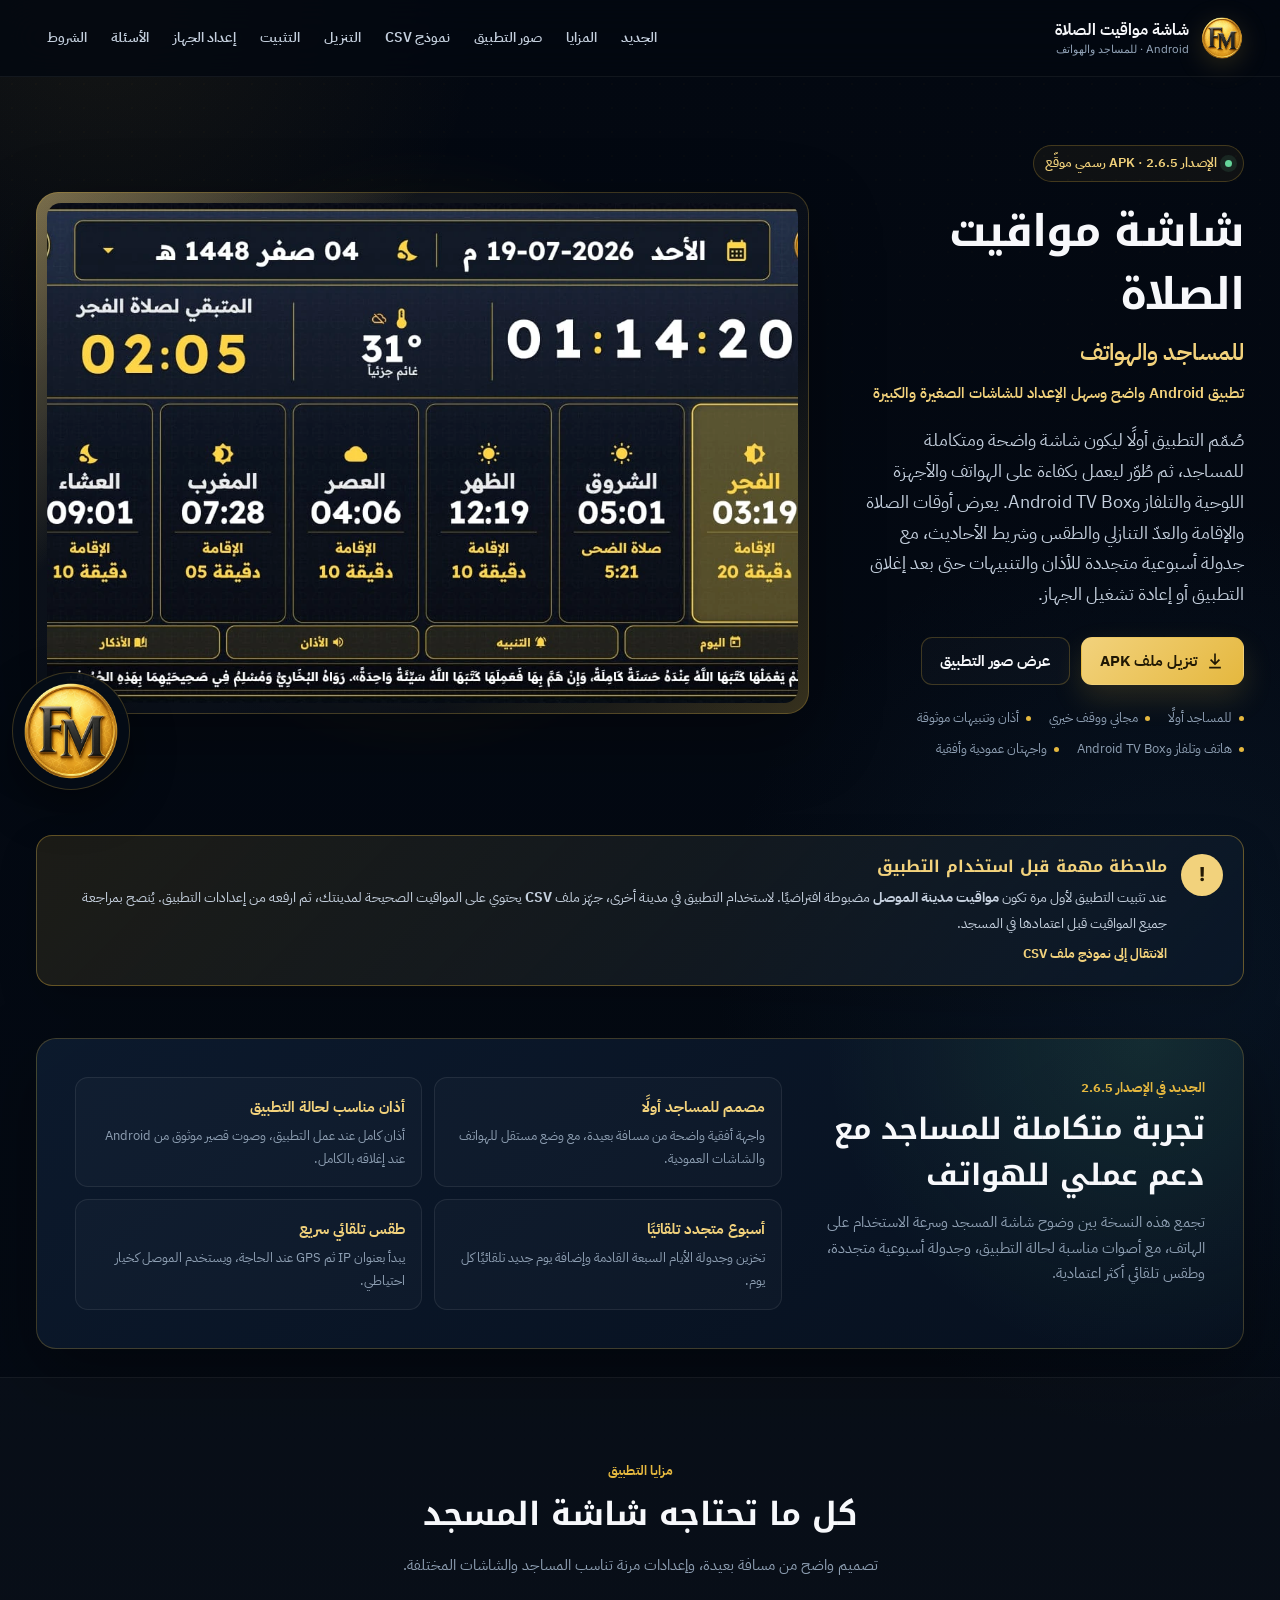
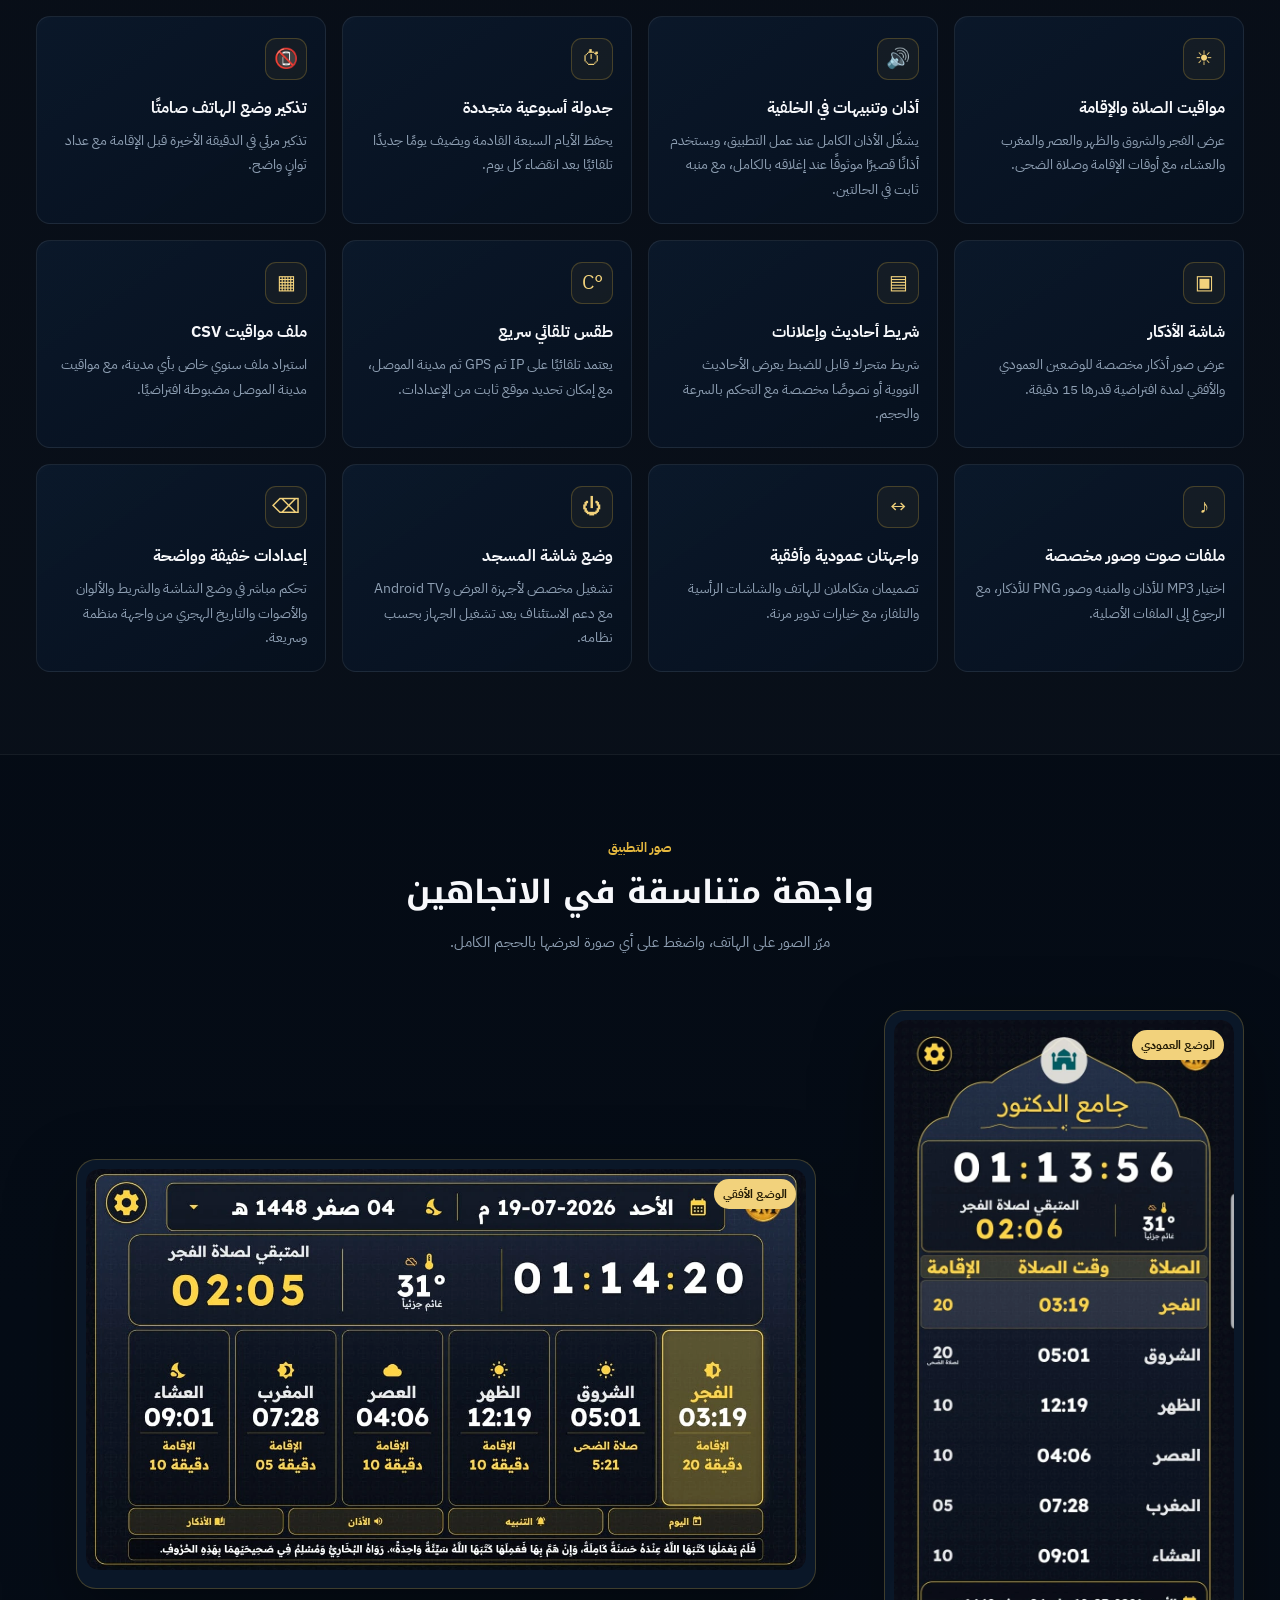
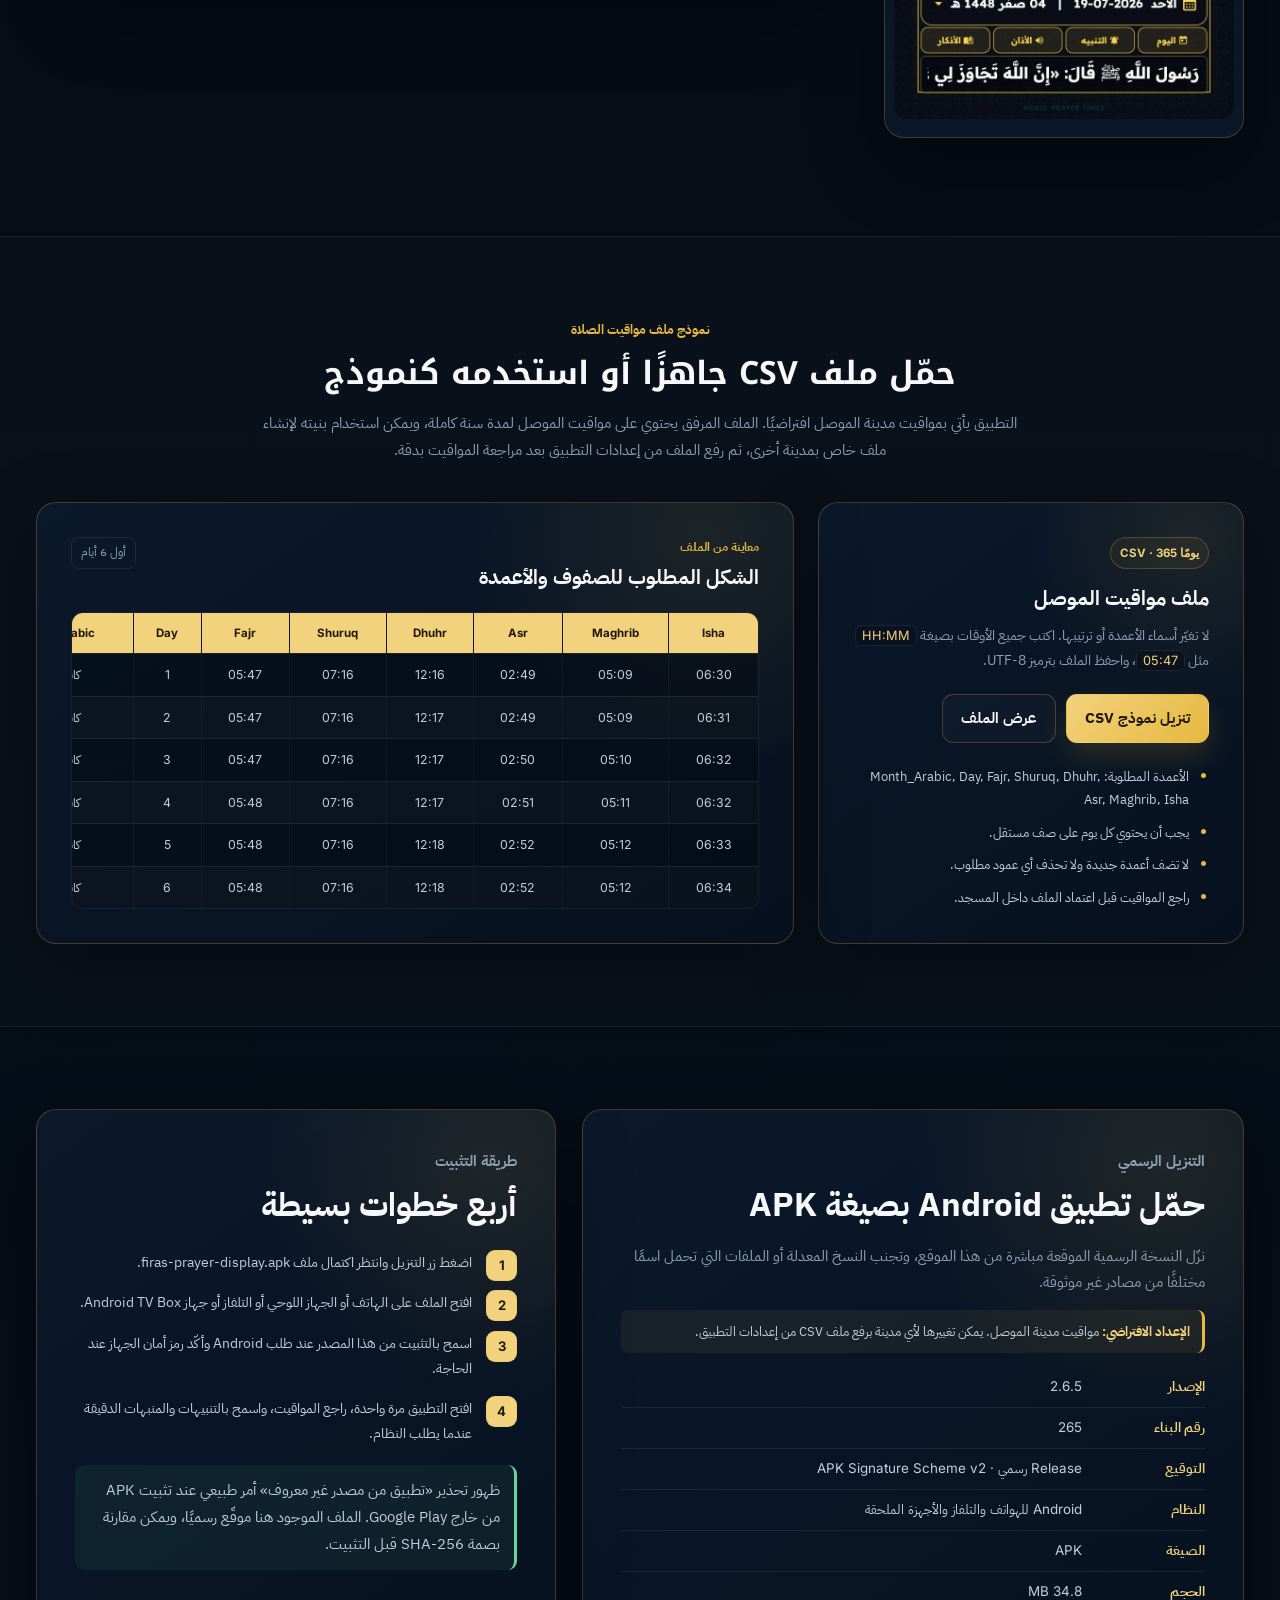
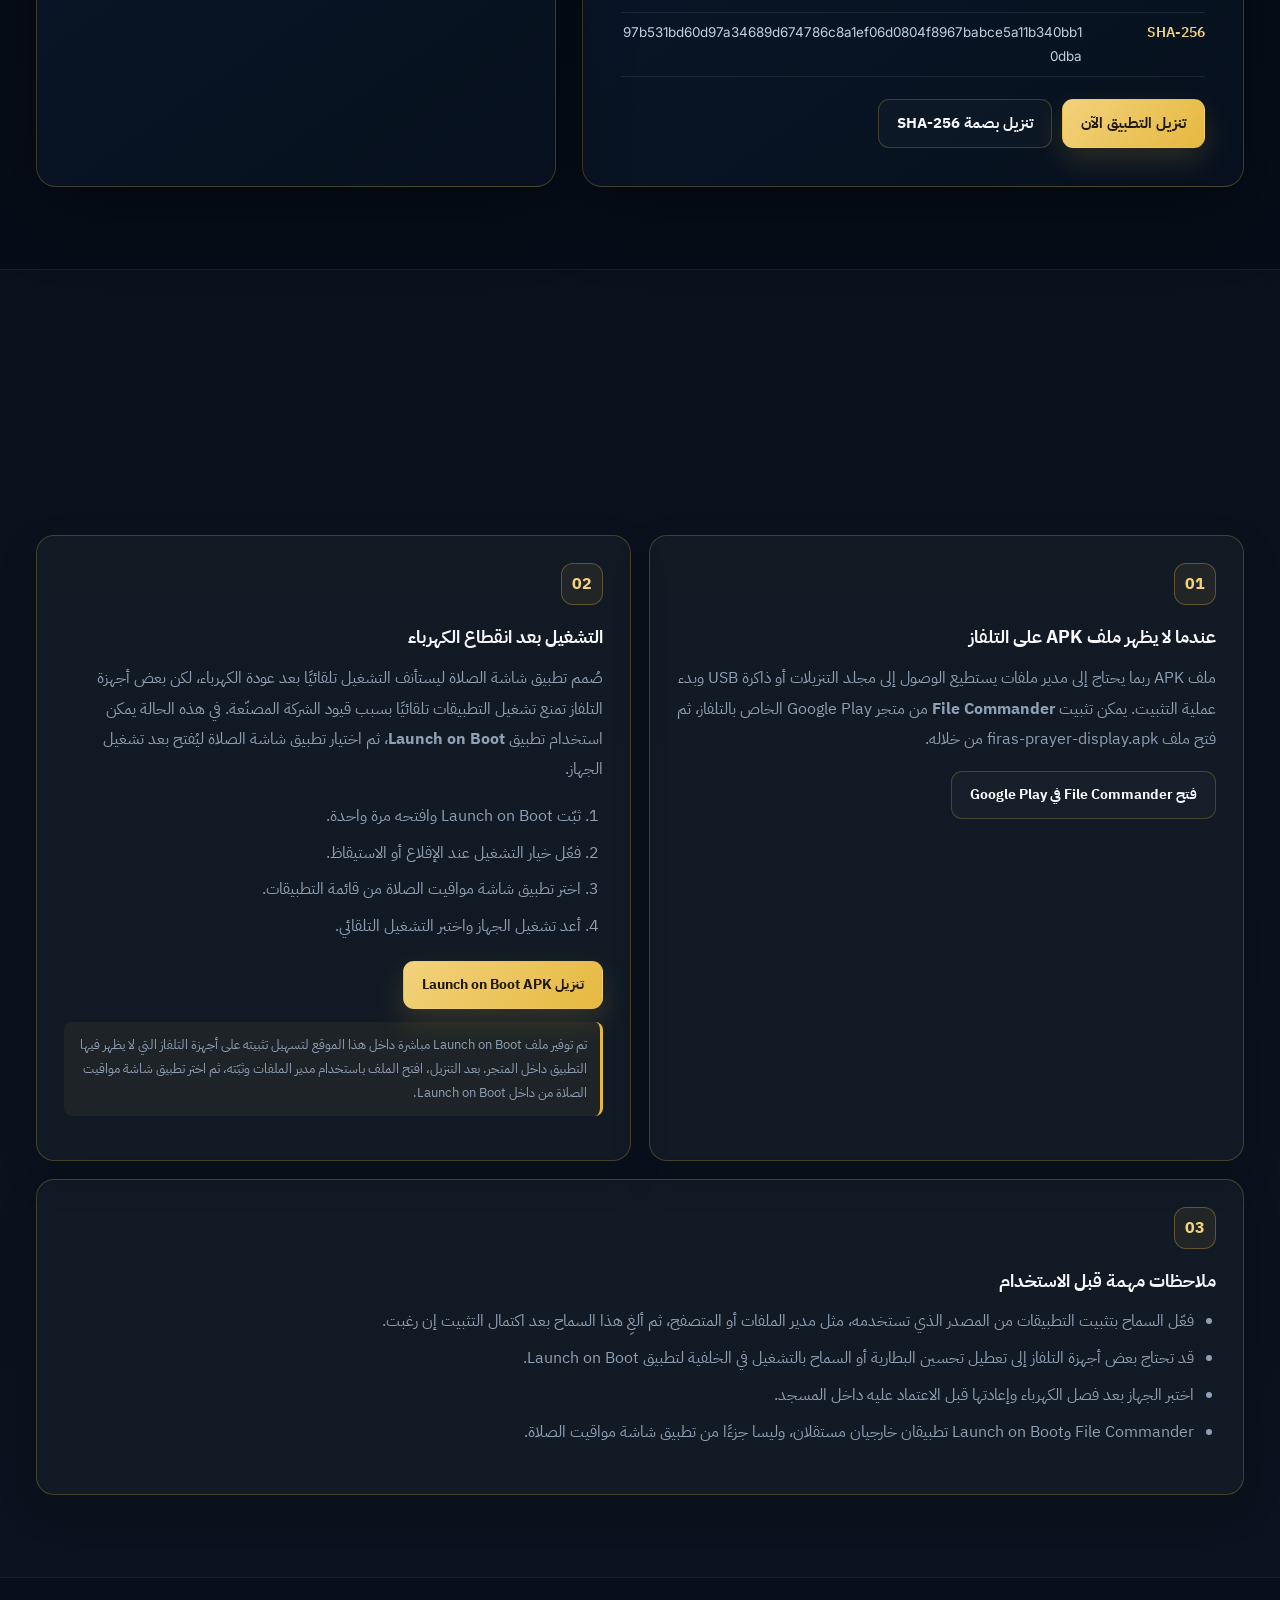
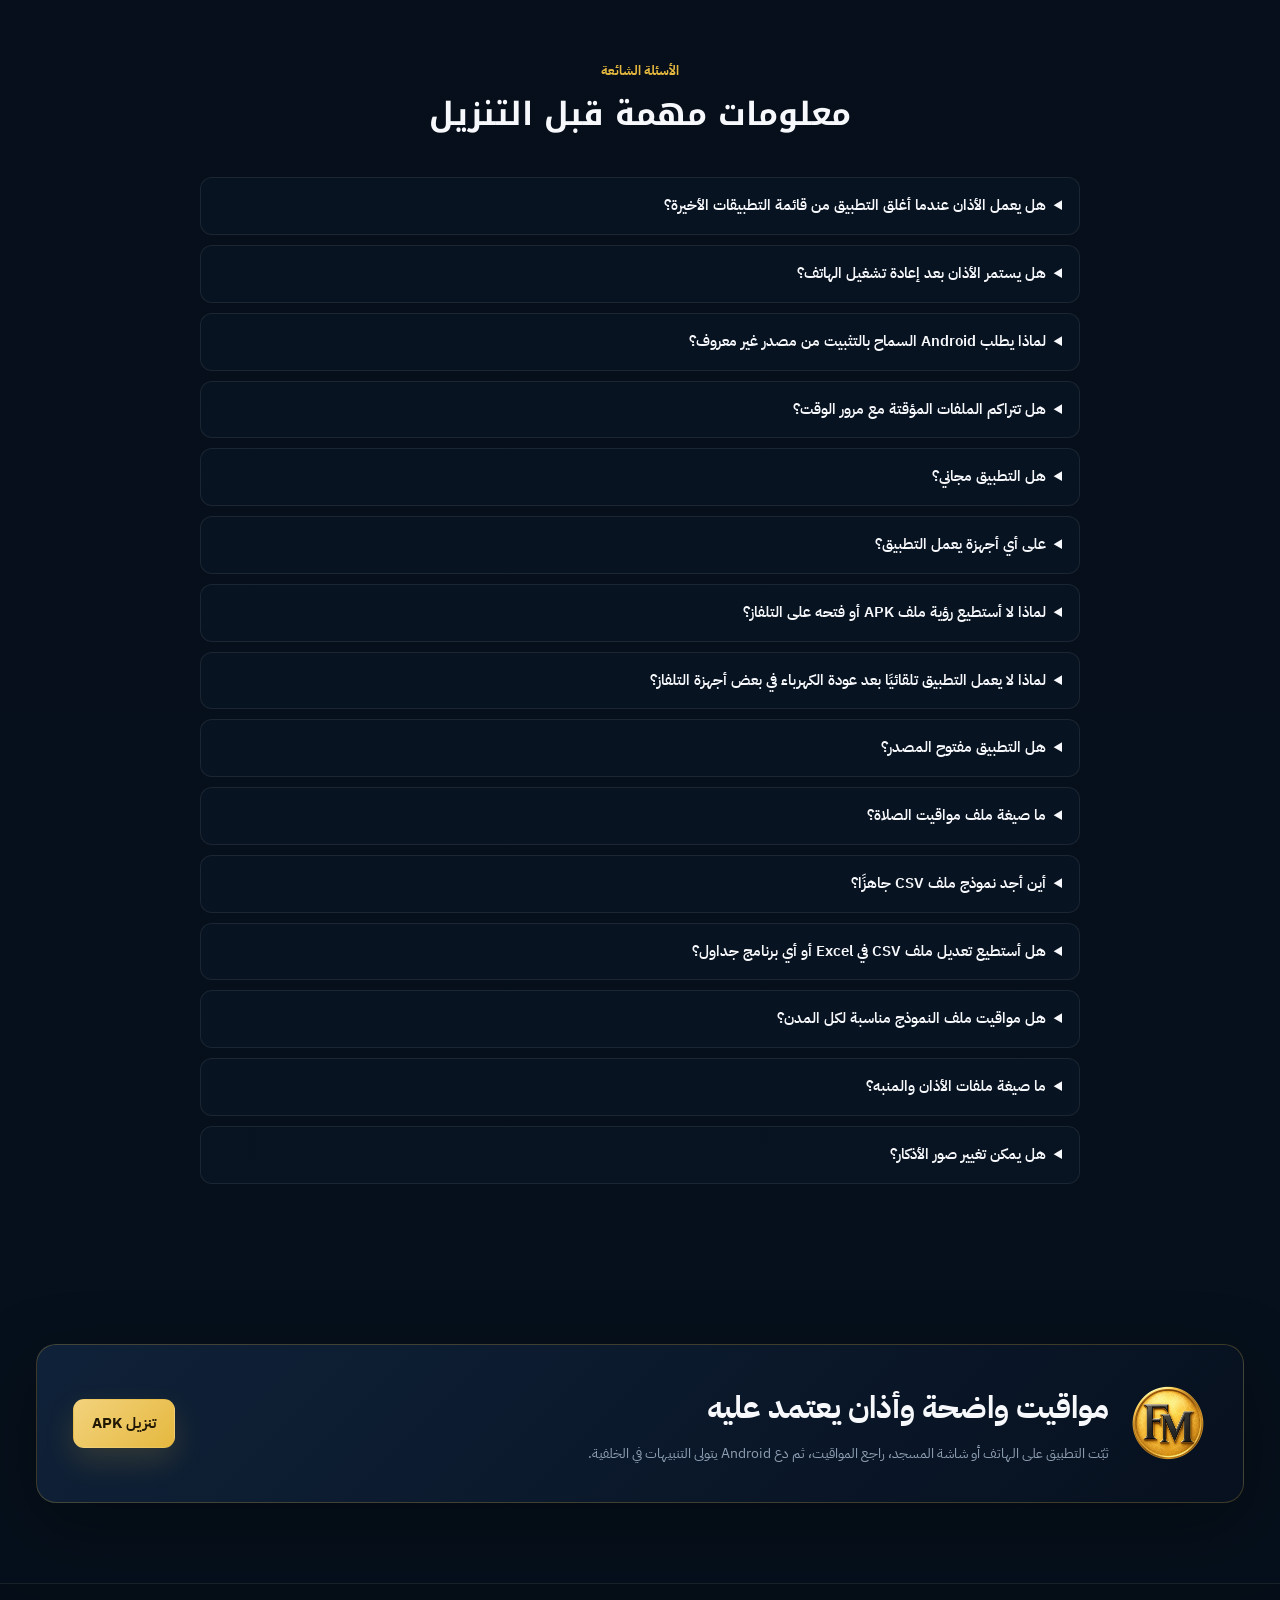
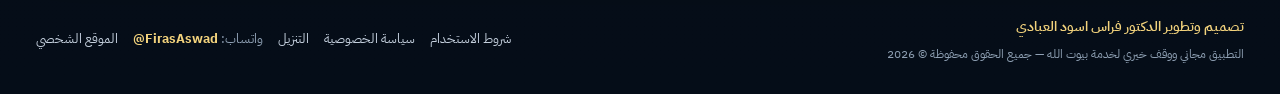
==== commit 0080e4a7: "Update Release Date" ====
--- a/salat/index.html
+++ b/salat/index.html
@@ -4,10 +4,10 @@
   <meta charset="utf-8">
   <meta name="viewport" content="width=device-width,initial-scale=1">
   <meta name="theme-color" content="#050c16">
-  <meta name="description" content="Salat_FM 1.0.0، الإصدار الرسمي الأول لتطبيق Android مجاني لمواقيت الصلاة والإقامة للمساجد والهواتف، مع الأذان والتنبيهات والطقس وملفات CSV.">
+  <meta name="description" content="تطبيق Android مجاني لمواقيت الصلاة والإقامة للمساجد والهواتف، مع الأذان والتنبيهات في الخلفية بعد إعادة التشغيل، العد التنازلي، شريط الأحاديث، الأذكار، الطقس، وملفات CSV.">
   <meta name="author" content="الدكتور فراس اسود العبادي">
-  <meta property="og:title" content="Salat_FM 1.0.0 | الإصدار الرسمي الأول">
-  <meta property="og:description" content="الإصدار الرسمي الأول من Salat_FM للمساجد والهواتف، مع مواقيت الصلاة والإقامة والأذان والتنبيهات والطقس.">
+  <meta property="og:title" content="شاشة مواقيت الصلاة للمساجد والهواتف">
+  <meta property="og:description" content="تطبيق مجاني ووقف خيري للمساجد والهواتف، مع الأذان في الخلفية ومواقيت الإقامة وشريط الأحاديث والأذكار.">
   <meta property="og:type" content="website">
   <meta property="og:url" content="https://faswad.github.io/salat/">
   <meta property="og:image" content="https://faswad.github.io/salat/assets/images/social-preview.jpg">
@@ -15,7 +15,7 @@
   <link rel="icon" type="image/png" sizes="32x32" href="assets/images/favicon-32.png">
   <link rel="manifest" href="site.webmanifest">
   <link rel="stylesheet" href="assets/css/style-wide.css?v=13">
-  <title>Salat_FM 1.0.0 | الإصدار الرسمي الأول وتنزيل APK</title>
+  <title>شاشة مواقيت الصلاة للمساجد والهواتف | تنزيل APK</title>
 </head>
 <body>
   <a class="skip-link" href="#mainContent">انتقل إلى المحتوى الرئيسي</a>
@@ -56,7 +56,7 @@
     <section class="hero">
       <div class="container hero-grid">
         <div class="hero-copy reveal">
-          <span class="hero-badge">Salat_FM 1.0.0 · الإصدار الرسمي الأول · البناء 1</span>
+          <span class="hero-badge">الإصدار 2.6.5 · APK رسمي موقّع</span>
 
           <h1>
             شاشة مواقيت الصلاة
@@ -75,7 +75,7 @@
           </p>
 
           <div class="hero-actions">
-            <a class="button button-primary js-apk-download" href="https://github.com/faswad/faswad.github.io/releases/download/v1.0.0/firas-prayer-display.apk" download="firas-prayer-display.apk">
+            <a class="button button-primary js-apk-download" href="assets/downloads/firas-prayer-display.apk" download="firas-prayer-display.apk">
               <svg width="20" height="20" viewBox="0 0 24 24" aria-hidden="true">
                 <path fill="currentColor" d="M11 3h2v10.17l3.59-3.58L18 11l-6 6-6-6 1.41-1.41L11 13.17V3ZM5 19h14v2H5v-2Z"/>
               </svg>
@@ -130,12 +130,11 @@
       <div class="container">
         <div class="latest-release-panel reveal">
           <div class="latest-release-copy">
-            <p class="section-kicker">الإصدار الرسمي الأول · Salat_FM 1.0.0</p>
-            <h2>البداية الرسمية لتطبيق Salat_FM</h2>
-            <p>
-              هذه هي النسخة العامة الرسمية الأولى من التطبيق، وتعتمد الوظائف المستقرة
-              المخصصة للمساجد والهواتف: مواقيت الصلاة والإقامة، الأذان والتنبيهات،
-              الجدولة الأسبوعية المتجددة، الطقس، شريط الأحاديث، وملفات CSV.
+            <p class="section-kicker">الجديد في الإصدار 2.6.5</p>
+            <h2>تجربة متكاملة للمساجد مع دعم عملي للهواتف</h2>
+            <p>
+              تجمع هذه النسخة بين وضوح شاشة المسجد وسرعة الاستخدام على الهاتف، مع
+              أصوات مناسبة لحالة التطبيق، وجدولة أسبوعية متجددة، وطقس تلقائي أكثر اعتمادية.
             </p>
           </div>
           <div class="latest-release-grid">
@@ -355,8 +354,8 @@
           <p class="section-kicker">التنزيل الرسمي</p>
           <h2>حمّل تطبيق Android بصيغة APK</h2>
           <p>
-            نزّل الإصدار الرسمي الأول الموقّع من Salat_FM عبر صفحة الإصدارات الرسمية،
-            وتجنب النسخ المعدلة أو الملفات التي تحمل اسمًا مختلفًا من مصادر غير موثوقة.
+            نزّل النسخة الرسمية الموقعة مباشرة من هذا الموقع، وتجنب النسخ المعدلة
+            أو الملفات التي تحمل اسمًا مختلفًا من مصادر غير موثوقة.
           </p>
 
           <p class="download-city-note">
@@ -367,19 +366,11 @@
           <dl class="download-meta">
             <div class="meta-row">
               <dt>الإصدار</dt>
-              <dd data-version>1.0.0</dd>
+              <dd data-version>2.6.5</dd>
             </div>
             <div class="meta-row">
               <dt>رقم البناء</dt>
-              <dd data-build>1</dd>
-            </div>
-            <div class="meta-row">
-              <dt>حالة الإصدار</dt>
-              <dd>الإصدار الرسمي الأول</dd>
-            </div>
-            <div class="meta-row">
-              <dt>تاريخ الإصدار</dt>
-              <dd>20 يوليو 2026</dd>
+              <dd data-build>265</dd>
             </div>
             <div class="meta-row">
               <dt>التوقيع</dt>
@@ -395,19 +386,19 @@
             </div>
             <div class="meta-row">
               <dt>الحجم</dt>
-              <dd data-apk-size>34.8 MiB</dd>
+              <dd data-apk-size>34.8 MB</dd>
             </div>
             <div class="meta-row">
               <dt>SHA-256</dt>
-              <dd data-apk-sha>7bffb05fe2dfdab92272adb870490d81ad6f5d0599aaddb83ce611cafd9ad3e2</dd>
+              <dd data-apk-sha>97b531bd60d97a34689d674786c8a1ef06d0804f8967babce5a11b340bb10dba</dd>
             </div>
           </dl>
 
           <div class="download-actions">
-            <a class="button button-primary js-apk-download" href="https://github.com/faswad/faswad.github.io/releases/download/v1.0.0/firas-prayer-display.apk" download="firas-prayer-display.apk">
+            <a class="button button-primary js-apk-download" href="assets/downloads/firas-prayer-display.apk" download="firas-prayer-display.apk">
               تنزيل التطبيق الآن
             </a>
-            <a class="button button-secondary js-sha-download" href="https://github.com/faswad/faswad.github.io/releases/download/v1.0.0/firas-prayer-display.apk.sha256" download>
+            <a class="button button-secondary" href="assets/downloads/firas-prayer-display_SHA256.txt" download>
               تنزيل بصمة SHA-256
             </a>
           </div>
@@ -657,7 +648,7 @@
             <p>ثبّت التطبيق على الهاتف أو شاشة المسجد، راجع المواقيت، ثم دع Android يتولى التنبيهات في الخلفية.</p>
           </div>
 
-          <a class="button button-primary js-apk-download" href="https://github.com/faswad/faswad.github.io/releases/download/v1.0.0/firas-prayer-display.apk" download="firas-prayer-display.apk">
+          <a class="button button-primary js-apk-download" href="assets/downloads/firas-prayer-display.apk" download="firas-prayer-display.apk">
             تنزيل APK
           </a>
         </div>
--- a/salat/assets/css/style-wide.css
+++ b/salat/assets/css/style-wide.css
@@ -2859,7 +2859,7 @@
 }
 
 
-/* Salat_FM 1.0.0 official-release highlights */
+/* Release 2.6.5 highlights */
 .latest-release-section {
   padding-top: 28px;
   padding-bottom: 28px;
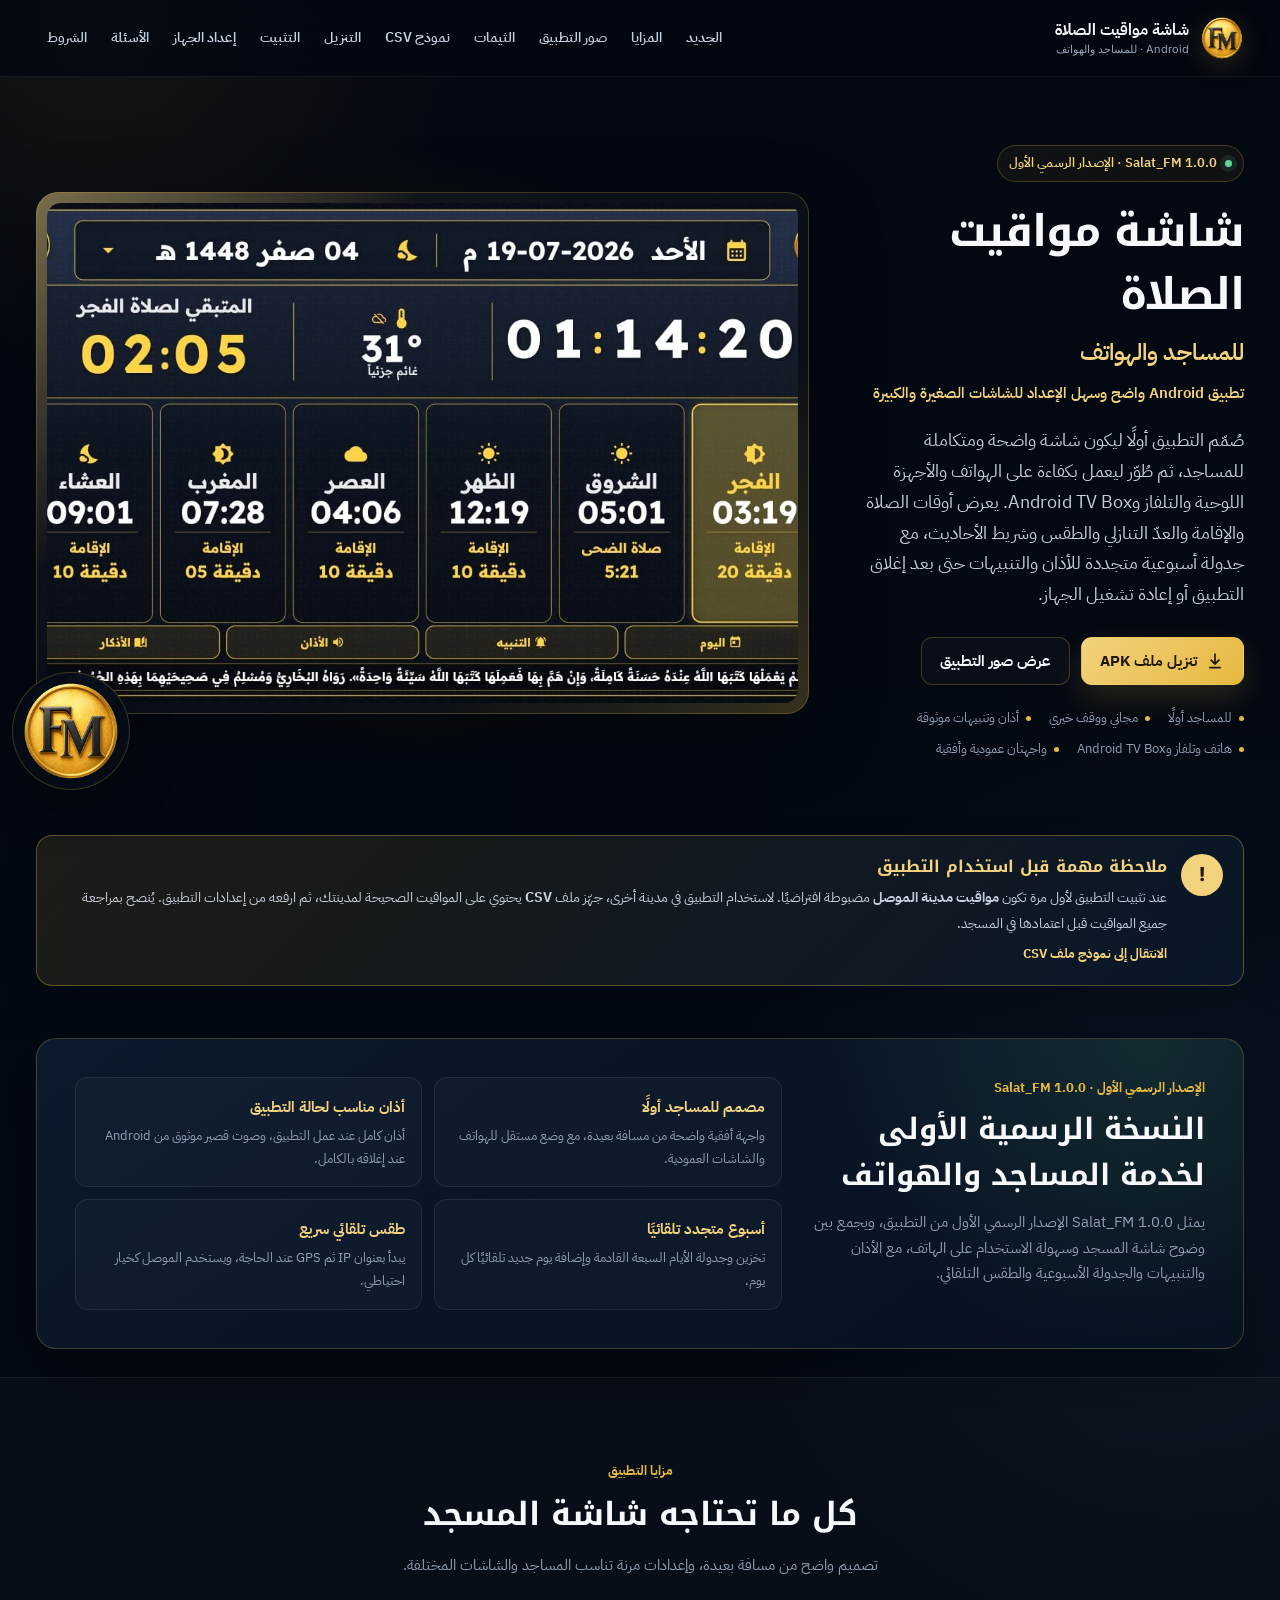
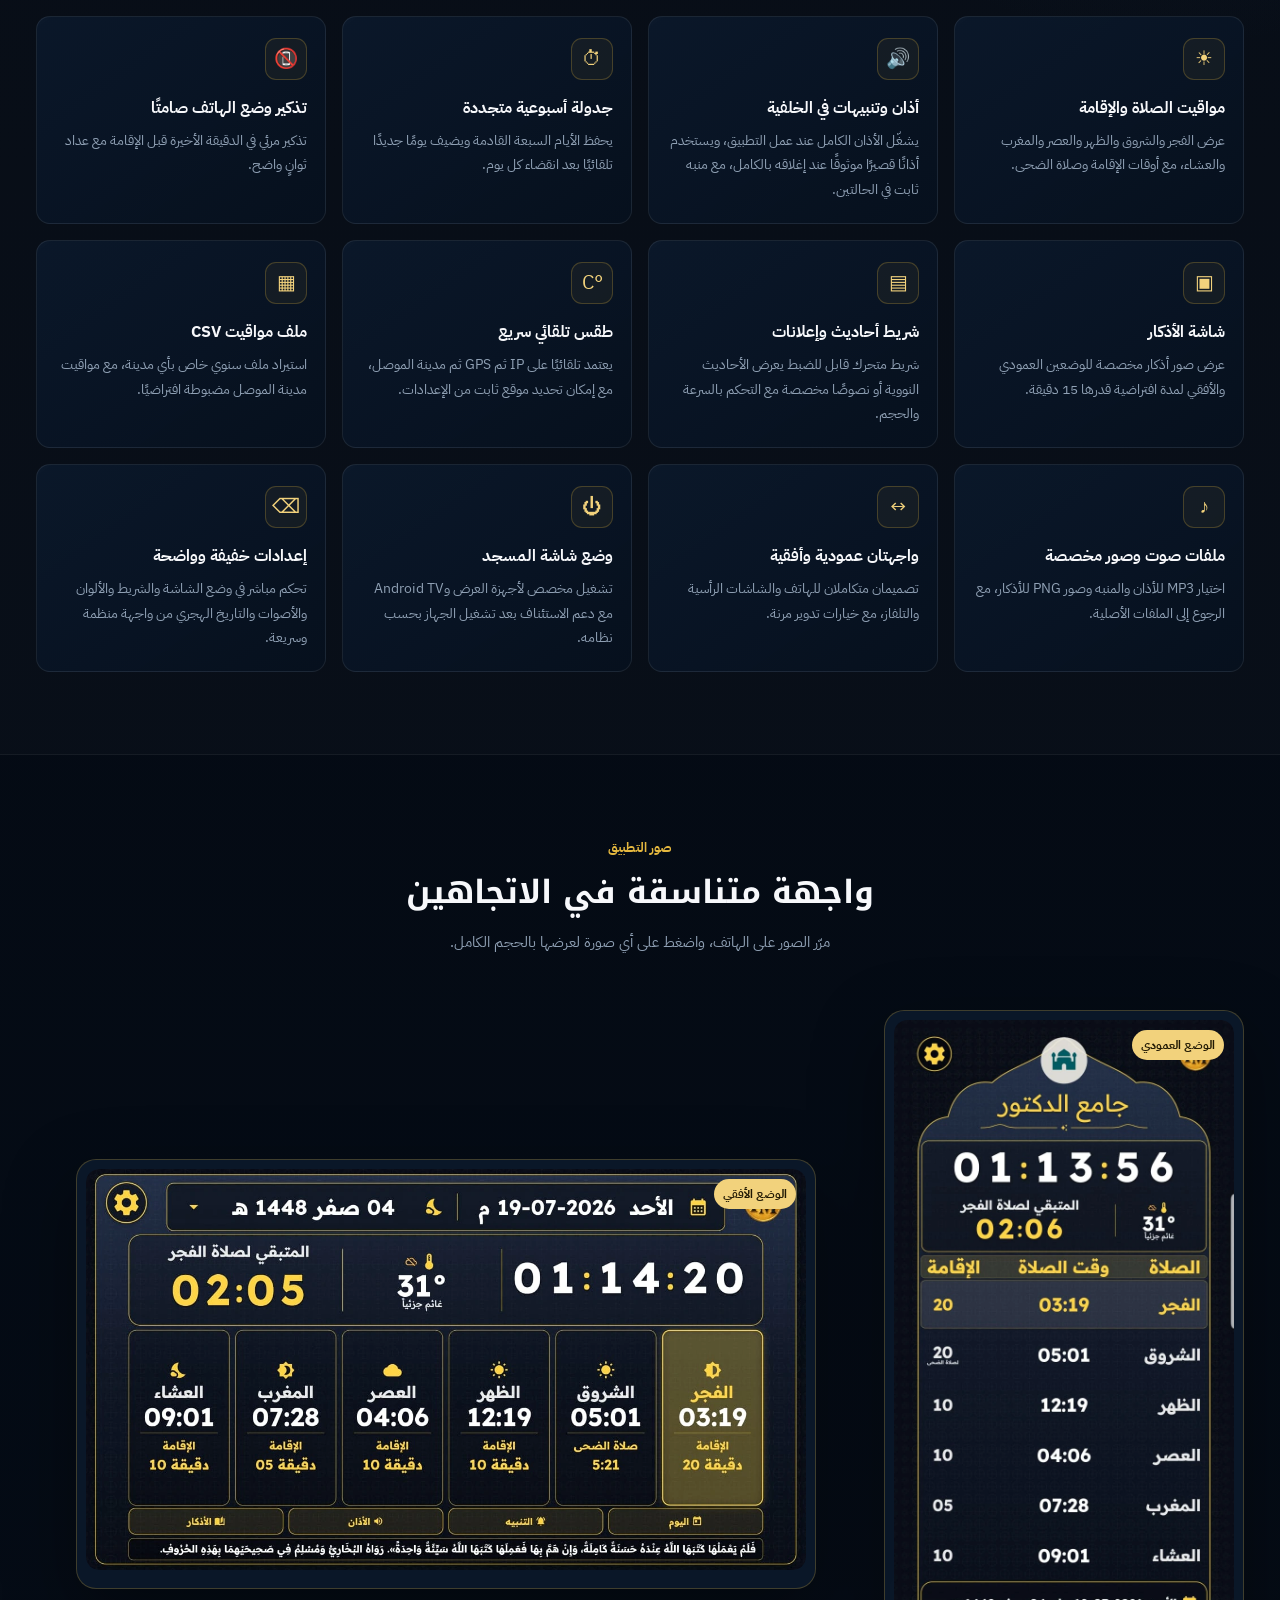
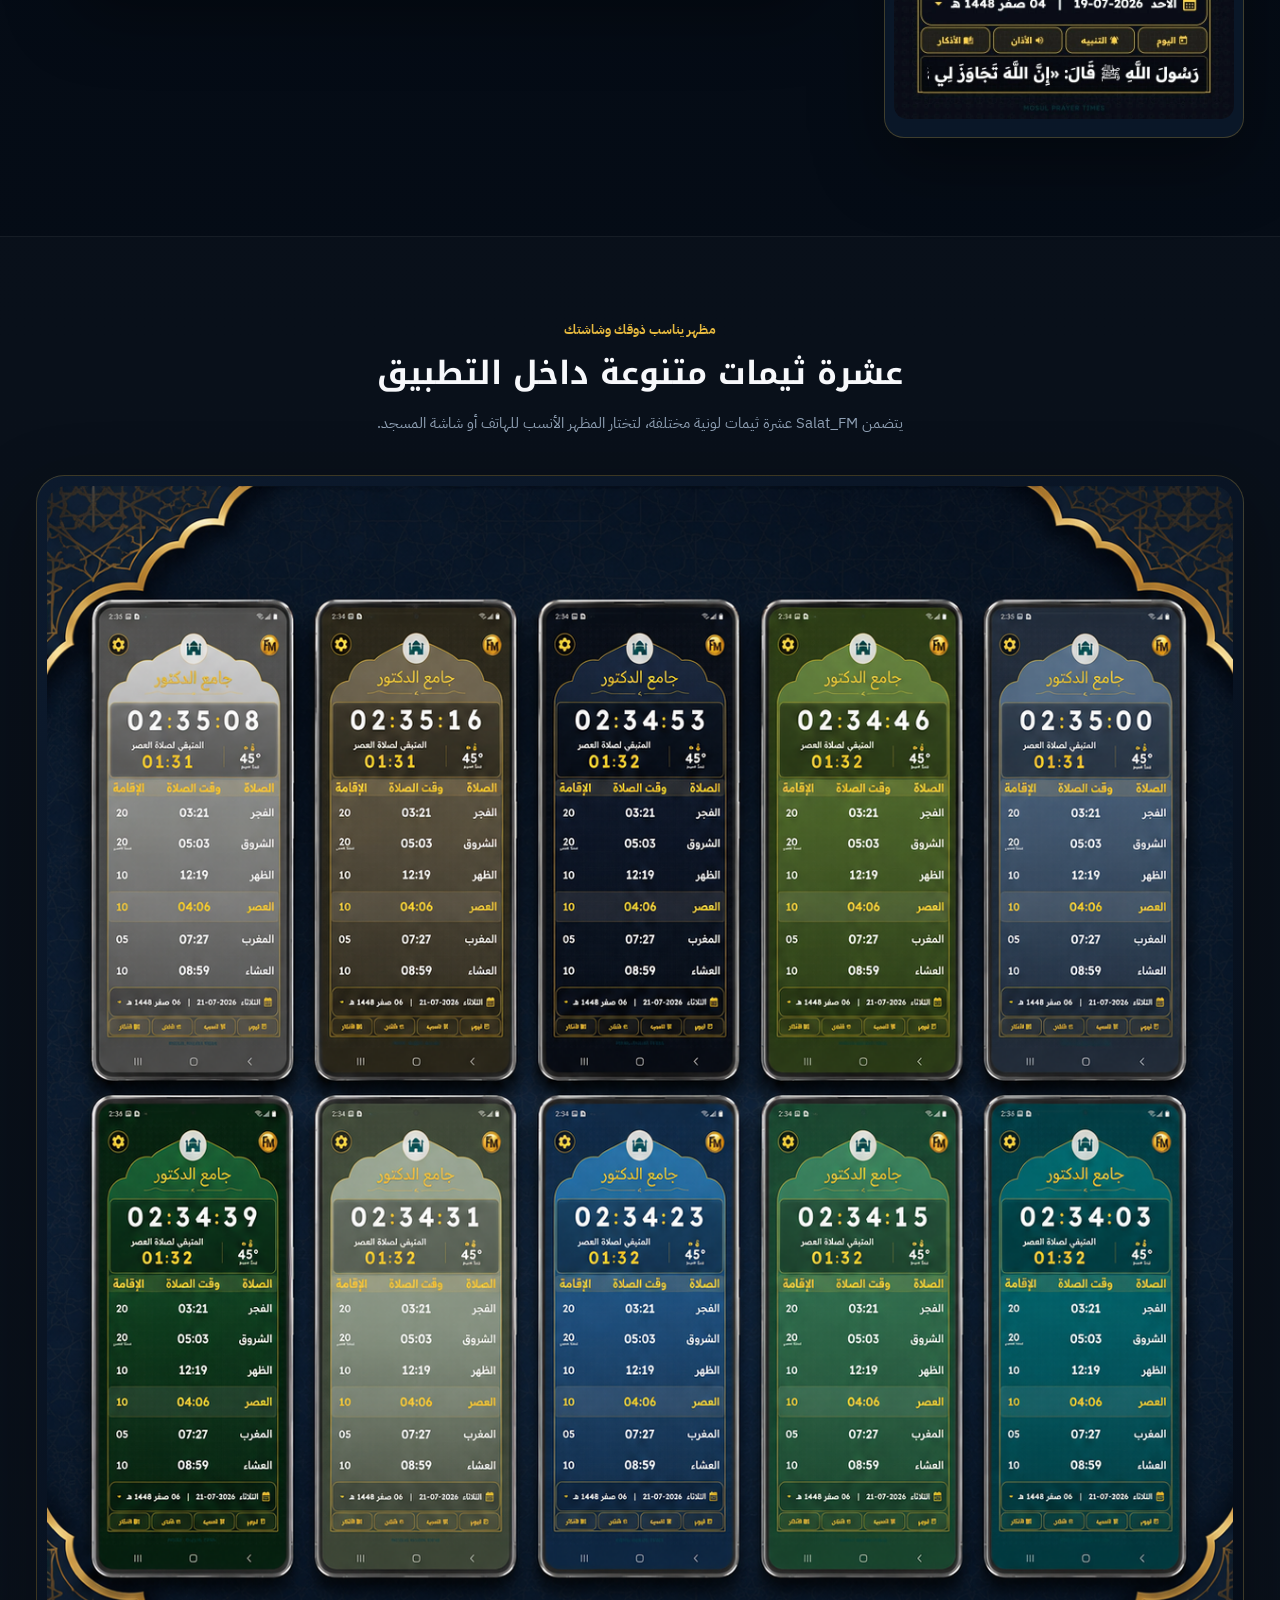
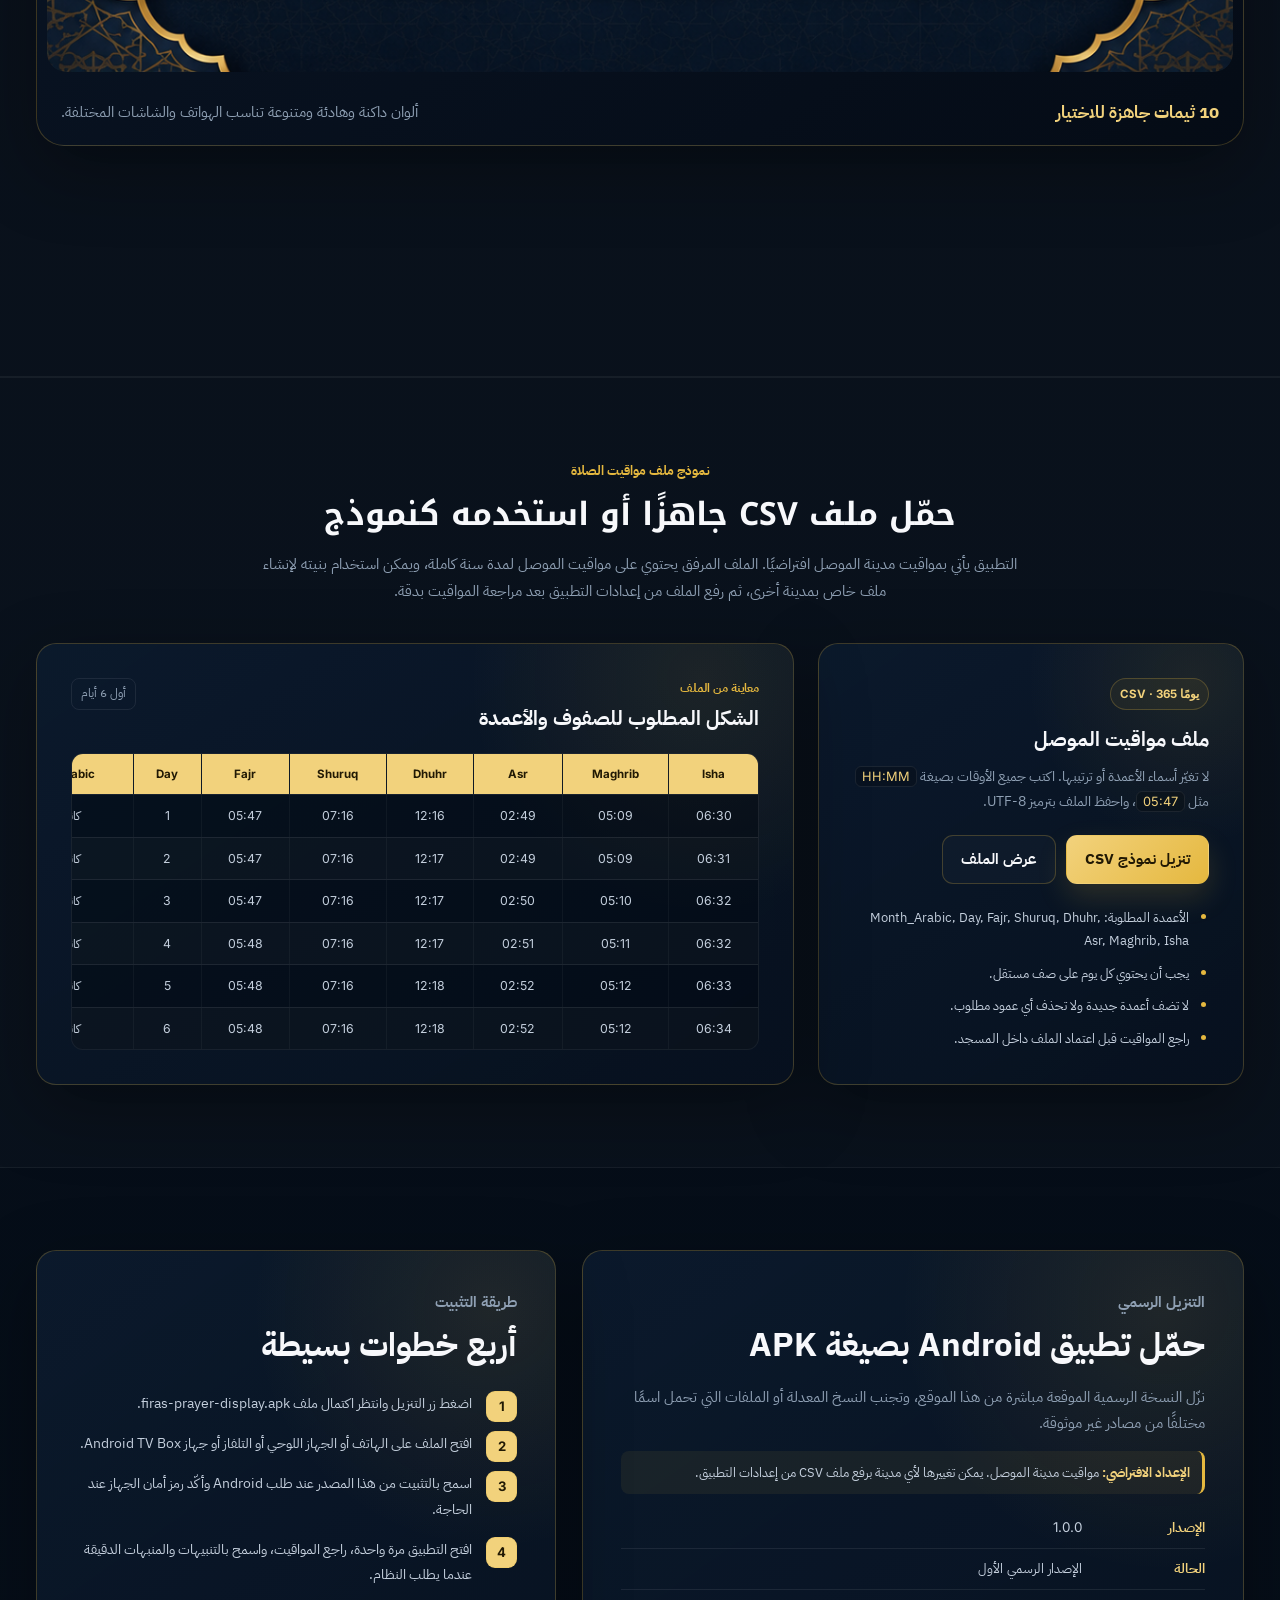
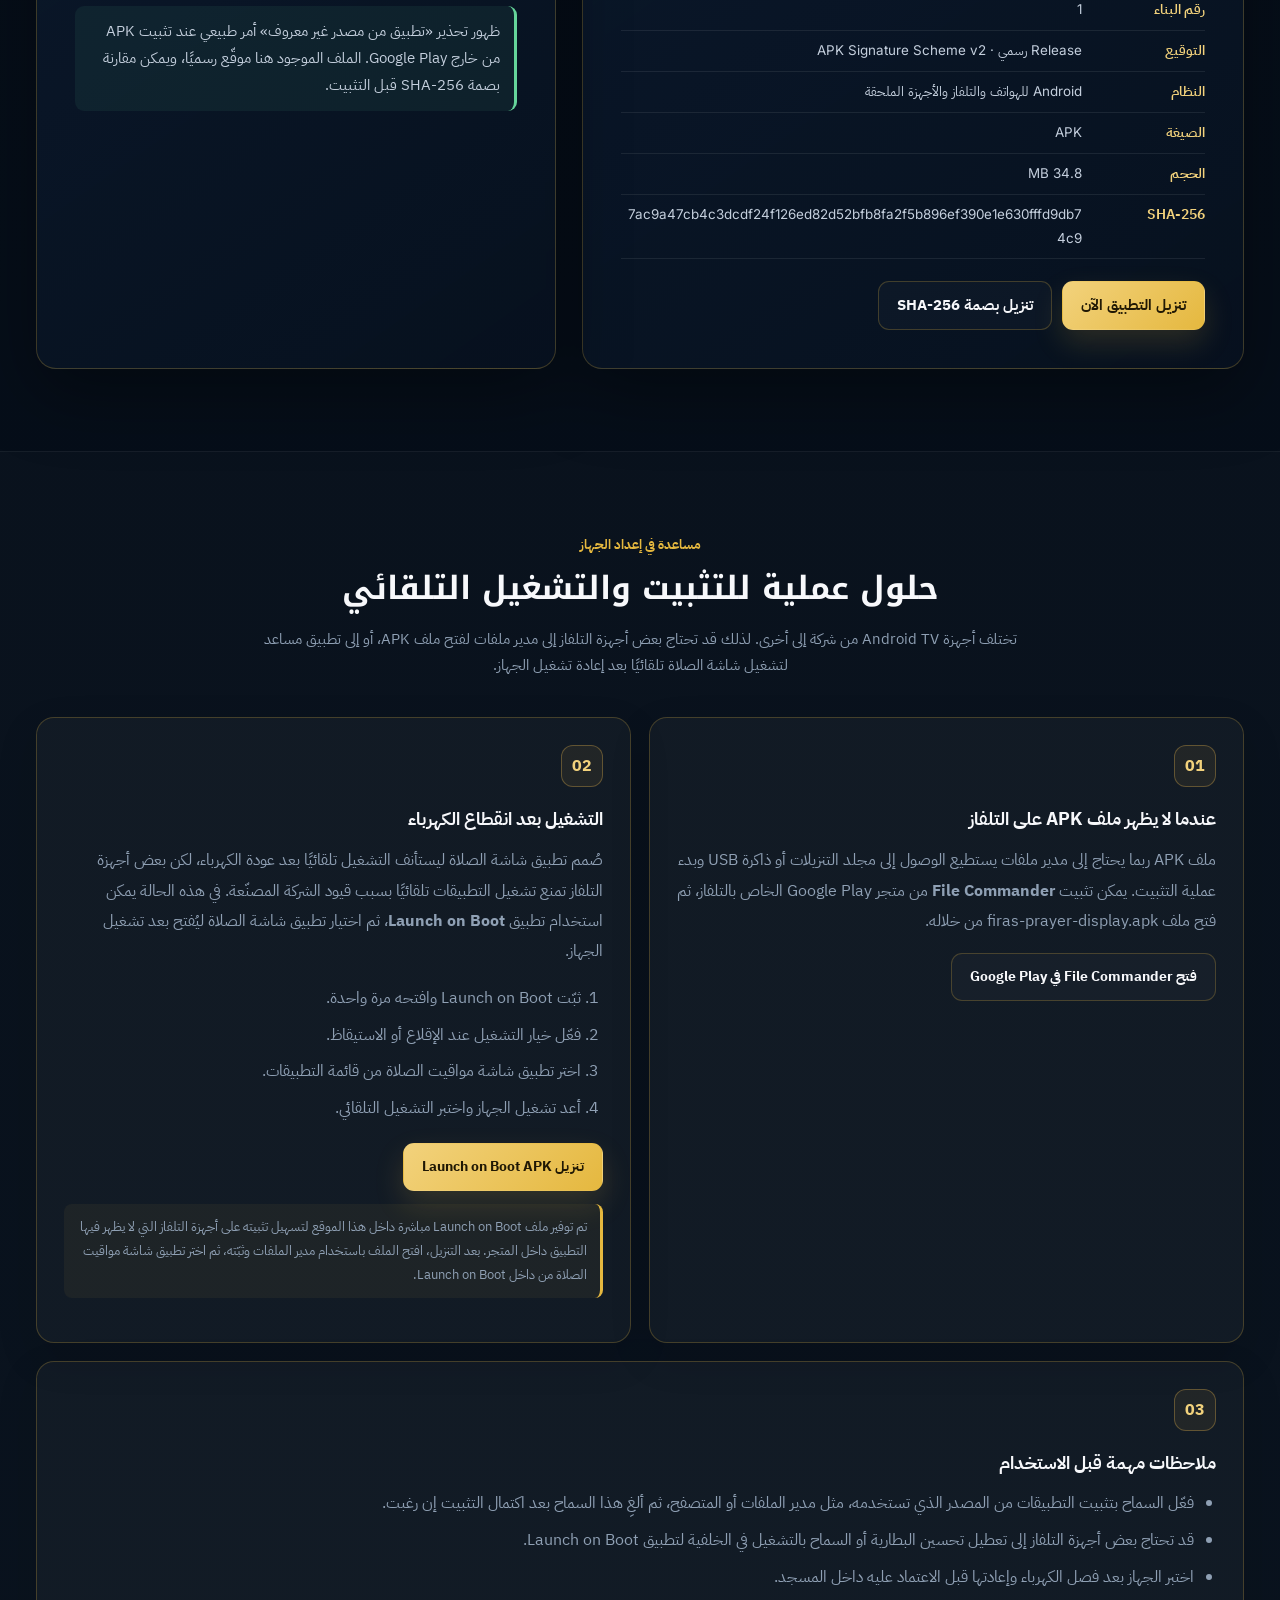
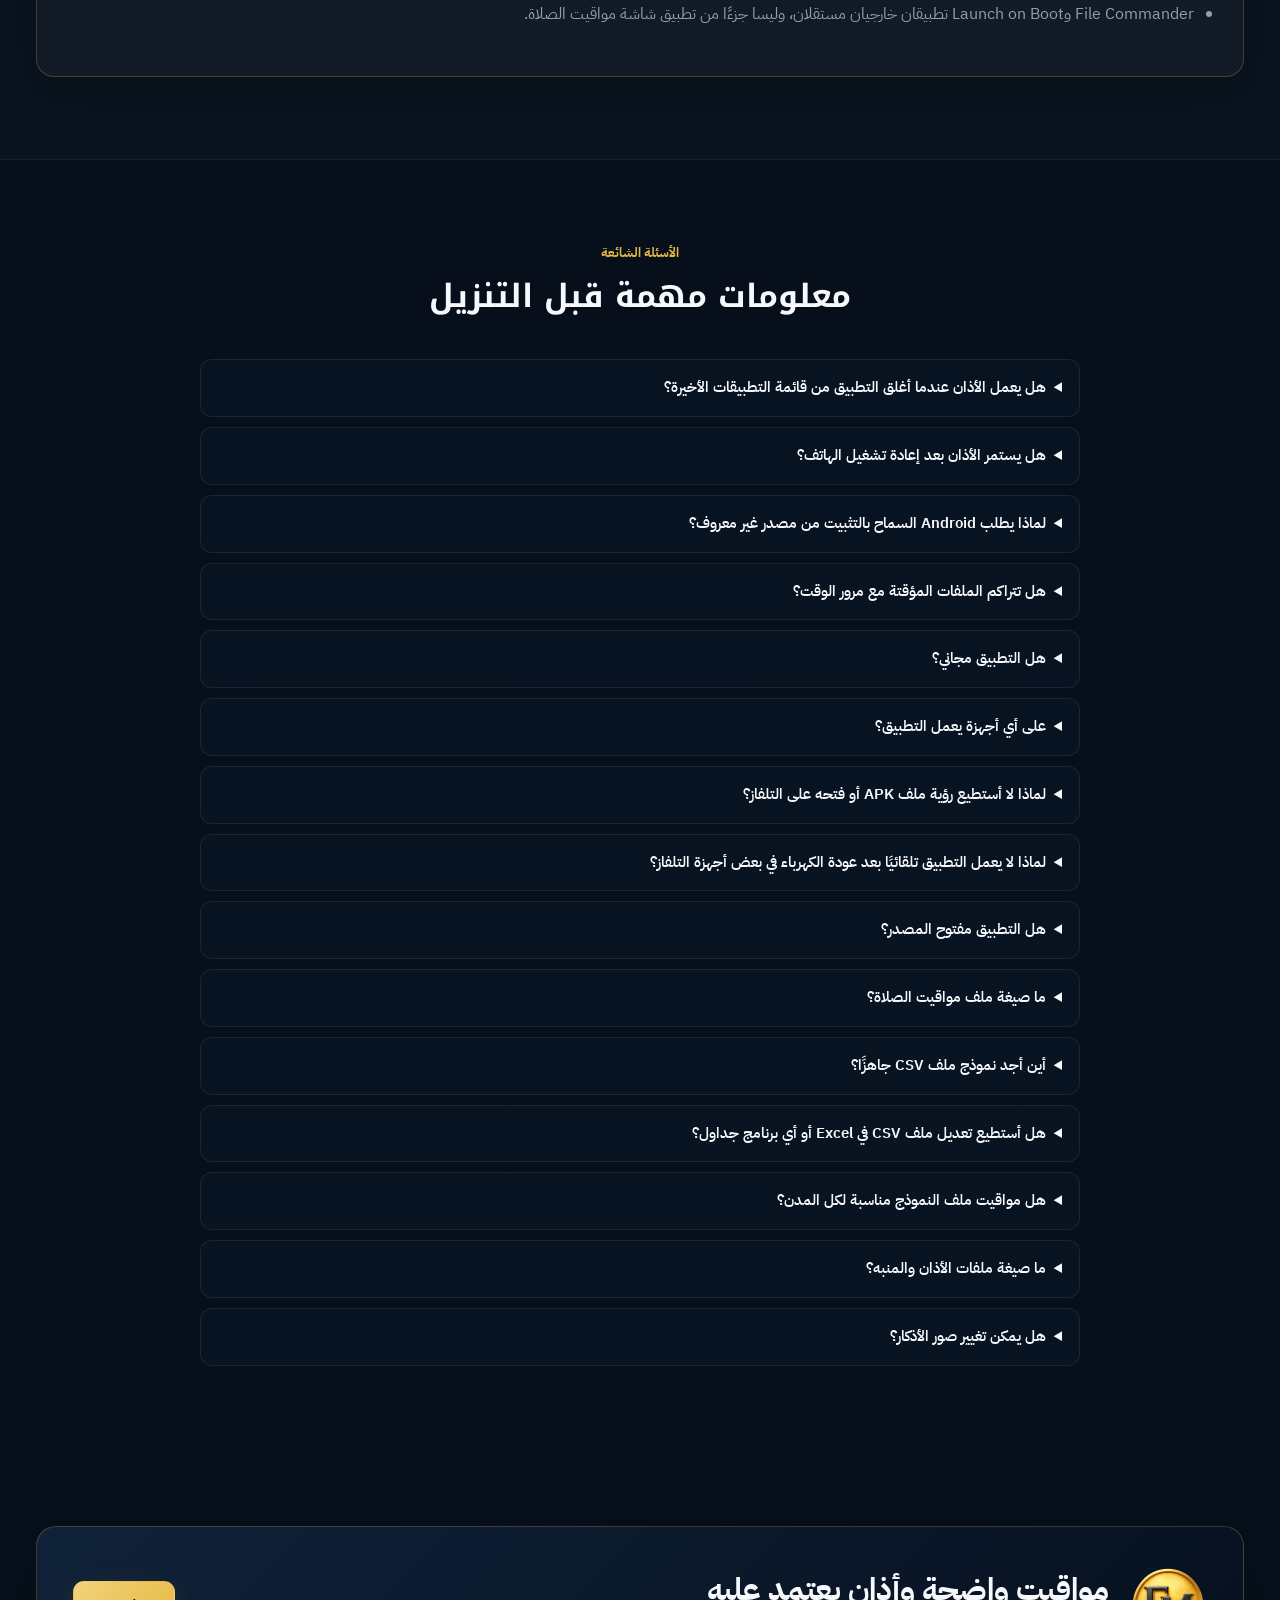
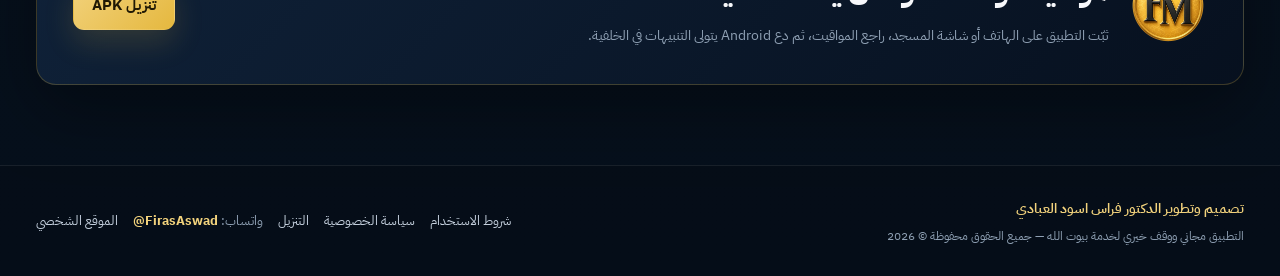
==== commit 31e456b8: "Update Website and APK" ====
--- a/salat/index.html
+++ b/salat/index.html
@@ -6,7 +6,7 @@
   <meta name="theme-color" content="#050c16">
   <meta name="description" content="تطبيق Android مجاني لمواقيت الصلاة والإقامة للمساجد والهواتف، مع الأذان والتنبيهات في الخلفية بعد إعادة التشغيل، العد التنازلي، شريط الأحاديث، الأذكار، الطقس، وملفات CSV.">
   <meta name="author" content="الدكتور فراس اسود العبادي">
-  <meta property="og:title" content="شاشة مواقيت الصلاة للمساجد والهواتف">
+  <meta property="og:title" content="Salat_FM 1.0.0 — الإصدار الرسمي الأول">
   <meta property="og:description" content="تطبيق مجاني ووقف خيري للمساجد والهواتف، مع الأذان في الخلفية ومواقيت الإقامة وشريط الأحاديث والأذكار.">
   <meta property="og:type" content="website">
   <meta property="og:url" content="https://faswad.github.io/salat/">
@@ -14,8 +14,8 @@
   <meta name="twitter:card" content="summary_large_image">
   <link rel="icon" type="image/png" sizes="32x32" href="assets/images/favicon-32.png">
   <link rel="manifest" href="site.webmanifest">
-  <link rel="stylesheet" href="assets/css/style-wide.css?v=13">
-  <title>شاشة مواقيت الصلاة للمساجد والهواتف | تنزيل APK</title>
+  <link rel="stylesheet" href="assets/css/style-wide.css?v=14">
+  <title>Salat_FM 1.0.0 | الإصدار الرسمي الأول وتنزيل APK</title>
 </head>
 <body>
   <a class="skip-link" href="#mainContent">انتقل إلى المحتوى الرئيسي</a>
@@ -42,6 +42,7 @@
         <a href="#latest">الجديد</a>
         <a href="#features">المزايا</a>
         <a href="#gallery">صور التطبيق</a>
+        <a href="#themes">الثيمات</a>
         <a href="#csv-template">نموذج CSV</a>
         <a href="#download">التنزيل</a>
         <a href="#install">التثبيت</a>
@@ -56,7 +57,7 @@
     <section class="hero">
       <div class="container hero-grid">
         <div class="hero-copy reveal">
-          <span class="hero-badge">الإصدار 2.6.5 · APK رسمي موقّع</span>
+          <span class="hero-badge">Salat_FM 1.0.0 · الإصدار الرسمي الأول</span>
 
           <h1>
             شاشة مواقيت الصلاة
@@ -130,11 +131,11 @@
       <div class="container">
         <div class="latest-release-panel reveal">
           <div class="latest-release-copy">
-            <p class="section-kicker">الجديد في الإصدار 2.6.5</p>
-            <h2>تجربة متكاملة للمساجد مع دعم عملي للهواتف</h2>
-            <p>
-              تجمع هذه النسخة بين وضوح شاشة المسجد وسرعة الاستخدام على الهاتف، مع
-              أصوات مناسبة لحالة التطبيق، وجدولة أسبوعية متجددة، وطقس تلقائي أكثر اعتمادية.
+            <p class="section-kicker">الإصدار الرسمي الأول · Salat_FM 1.0.0</p>
+            <h2>النسخة الرسمية الأولى لخدمة المساجد والهواتف</h2>
+            <p>
+              يمثل Salat_FM 1.0.0 الإصدار الرسمي الأول من التطبيق، ويجمع بين وضوح شاشة المسجد
+              وسهولة الاستخدام على الهاتف، مع الأذان والتنبيهات والجدولة الأسبوعية والطقس التلقائي.
             </p>
           </div>
           <div class="latest-release-grid">
@@ -279,6 +280,54 @@
       </div>
     </section>
 
+    <section id="themes" class="section section-soft theme-showcase-section">
+      <div class="container">
+        <header class="section-header reveal">
+          <p class="section-kicker">مظهر يناسب ذوقك وشاشتك</p>
+          <h2 class="section-title">عشرة ثيمات متنوعة داخل التطبيق</h2>
+          <p class="section-description">
+            يتضمن Salat_FM عشرة ثيمات لونية مختلفة، لتختار المظهر الأنسب للهاتف أو شاشة المسجد.
+          </p>
+        </header>
+
+        <figure class="themes-overview-card reveal">
+          <button class="image-zoom themes-image-button" type="button"
+                  data-image="assets/images/salat-fm-10-themes.png"
+                  data-alt="عشرة ثيمات متنوعة لتطبيق Salat_FM"
+                  data-caption="عشرة ثيمات لونية متنوعة متاحة داخل Salat_FM">
+            <img src="assets/images/salat-fm-10-themes.png"
+                 alt="صورة تجمع عشرة ثيمات متنوعة لتطبيق Salat_FM"
+                 loading="lazy">
+          </button>
+          <figcaption>
+            <strong>10 ثيمات جاهزة للاختيار</strong>
+            <span>ألوان داكنة وهادئة ومتنوعة تناسب الهواتف والشاشات المختلفة.</span>
+          </figcaption>
+        </figure>
+
+        <div class="feedback-note-grid">
+          <article class="feedback-note reveal">
+            <div class="feedback-note-icon" aria-hidden="true">✦</div>
+            <div>
+              <h3>آراؤكم تساعدنا على التطوير</h3>
+              <p>نستقبل آراءكم ومقترحاتكم من أجل تطوير البرنامج وتحسين تجربته باستمرار.</p>
+            </div>
+          </article>
+
+          <article class="feedback-note reveal">
+            <div class="feedback-note-icon" aria-hidden="true">i</div>
+            <div>
+              <h3>عند مواجهة مشكلة</h3>
+              <p>
+                يرجى التواصل معنا مع ذكر اسم الجهاز، والموديل، وإصدار Android،
+                ووصف مختصر للمشكلة؛ حتى نتمكن من تشخيصها ومعالجتها بصورة أدق.
+              </p>
+            </div>
+          </article>
+        </div>
+      </div>
+    </section>
+
     <section id="csv-template" class="section section-soft csv-section">
       <div class="container">
         <header class="section-header reveal">
@@ -366,11 +415,15 @@
           <dl class="download-meta">
             <div class="meta-row">
               <dt>الإصدار</dt>
-              <dd data-version>2.6.5</dd>
+              <dd data-version>1.0.0</dd>
+            </div>
+            <div class="meta-row">
+              <dt>الحالة</dt>
+              <dd>الإصدار الرسمي الأول</dd>
             </div>
             <div class="meta-row">
               <dt>رقم البناء</dt>
-              <dd data-build>265</dd>
+              <dd data-build>1</dd>
             </div>
             <div class="meta-row">
               <dt>التوقيع</dt>
@@ -390,7 +443,7 @@
             </div>
             <div class="meta-row">
               <dt>SHA-256</dt>
-              <dd data-apk-sha>97b531bd60d97a34689d674786c8a1ef06d0804f8967babce5a11b340bb10dba</dd>
+              <dd data-apk-sha>7ac9a47cb4c3dcdf24f126ed82d52bfb8fa2f5b896ef390e1e630fffd9db74c9</dd>
             </div>
           </dl>
 
--- a/salat/assets/css/style-wide.css
+++ b/salat/assets/css/style-wide.css
@@ -2859,7 +2859,7 @@
 }
 
 
-/* Release 2.6.5 highlights */
+/* Salat_FM 1.0.0 first official release highlights */
 .latest-release-section {
   padding-top: 28px;
   padding-bottom: 28px;
@@ -2953,3 +2953,121 @@
     width: 100%;
   }
 }
+
+
+/* Ten-theme overview and feedback notes */
+.theme-showcase-section {
+  overflow: hidden;
+}
+
+.themes-overview-card {
+  max-width: 1220px;
+  margin: 0 auto;
+  overflow: hidden;
+  padding: 10px;
+  border: 1px solid var(--border);
+  border-radius: var(--radius-xl);
+  background: linear-gradient(145deg, rgba(13, 28, 48, 0.92), rgba(5, 12, 22, 0.96));
+  box-shadow: var(--shadow);
+}
+
+.themes-image-button {
+  border-radius: 19px;
+}
+
+.themes-image-button img {
+  aspect-ratio: 1 / 1;
+  object-fit: cover;
+  border-radius: 19px;
+}
+
+.themes-overview-card figcaption {
+  display: flex;
+  align-items: center;
+  justify-content: space-between;
+  gap: 18px;
+  padding: 17px 14px 8px;
+}
+
+.themes-overview-card figcaption strong {
+  color: var(--gold-soft);
+  font-size: 1.04rem;
+}
+
+.themes-overview-card figcaption span {
+  color: var(--text-muted);
+  font-size: 0.91rem;
+}
+
+.feedback-note-grid {
+  max-width: 1220px;
+  display: grid;
+  grid-template-columns: repeat(2, minmax(0, 1fr));
+  gap: 16px;
+  margin: 22px auto 0;
+}
+
+.feedback-note {
+  display: flex;
+  align-items: flex-start;
+  gap: 14px;
+  padding: 20px;
+  border: 1px solid var(--border-soft);
+  border-radius: var(--radius-md);
+  background: rgba(10, 23, 40, 0.78);
+}
+
+.feedback-note-icon {
+  flex: 0 0 42px;
+  width: 42px;
+  height: 42px;
+  display: grid;
+  place-items: center;
+  border: 1px solid var(--border);
+  border-radius: 12px;
+  color: var(--gold-soft);
+  background: var(--gold-muted);
+  font-weight: 700;
+}
+
+.feedback-note h3 {
+  margin: 0 0 5px;
+  font-size: 1rem;
+}
+
+.feedback-note p {
+  margin: 0;
+  color: var(--text-muted);
+  font-size: 0.9rem;
+}
+
+@media (max-width: 760px) {
+  .themes-overview-card {
+    padding: 7px;
+    border-radius: 18px;
+  }
+
+  .themes-image-button,
+  .themes-image-button img {
+    border-radius: 13px;
+  }
+
+  .themes-overview-card figcaption {
+    display: block;
+    padding: 14px 9px 7px;
+    text-align: center;
+  }
+
+  .themes-overview-card figcaption strong,
+  .themes-overview-card figcaption span {
+    display: block;
+  }
+
+  .themes-overview-card figcaption span {
+    margin-top: 4px;
+  }
+
+  .feedback-note-grid {
+    grid-template-columns: 1fr;
+  }
+}
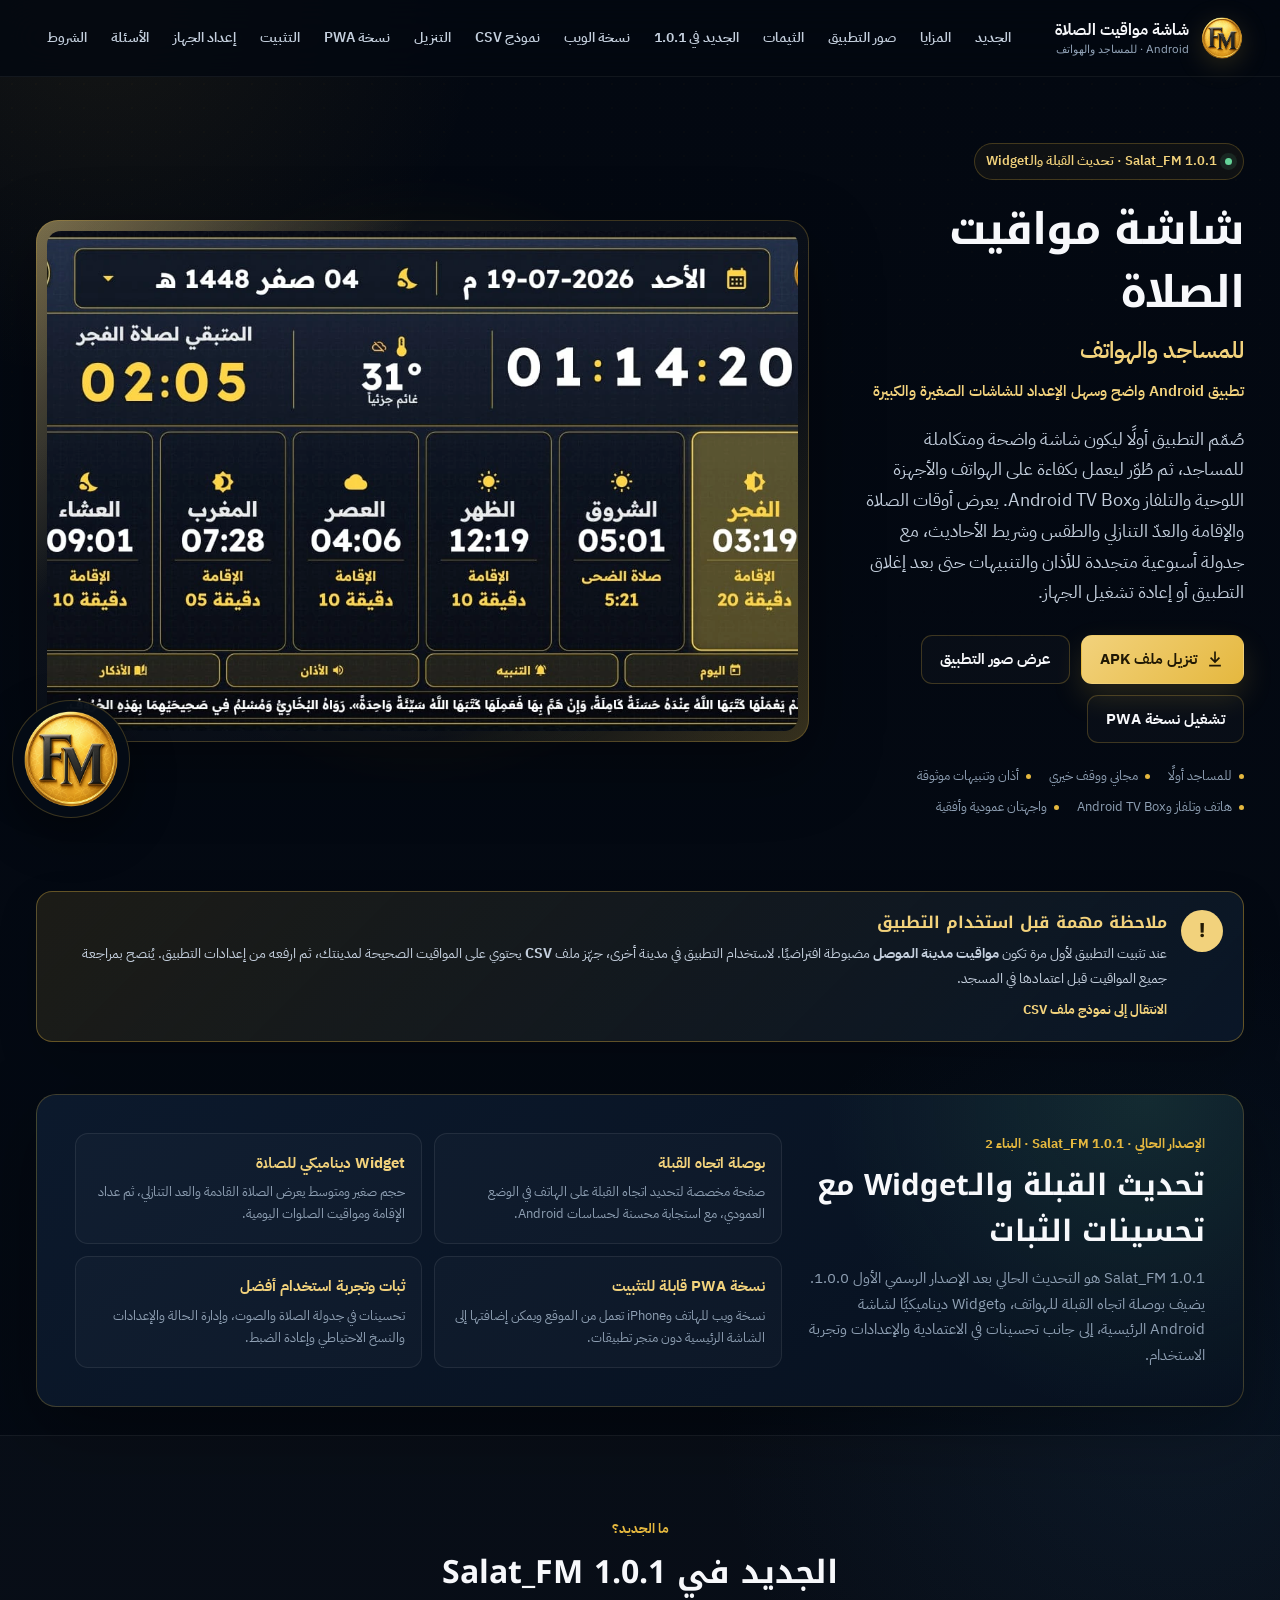
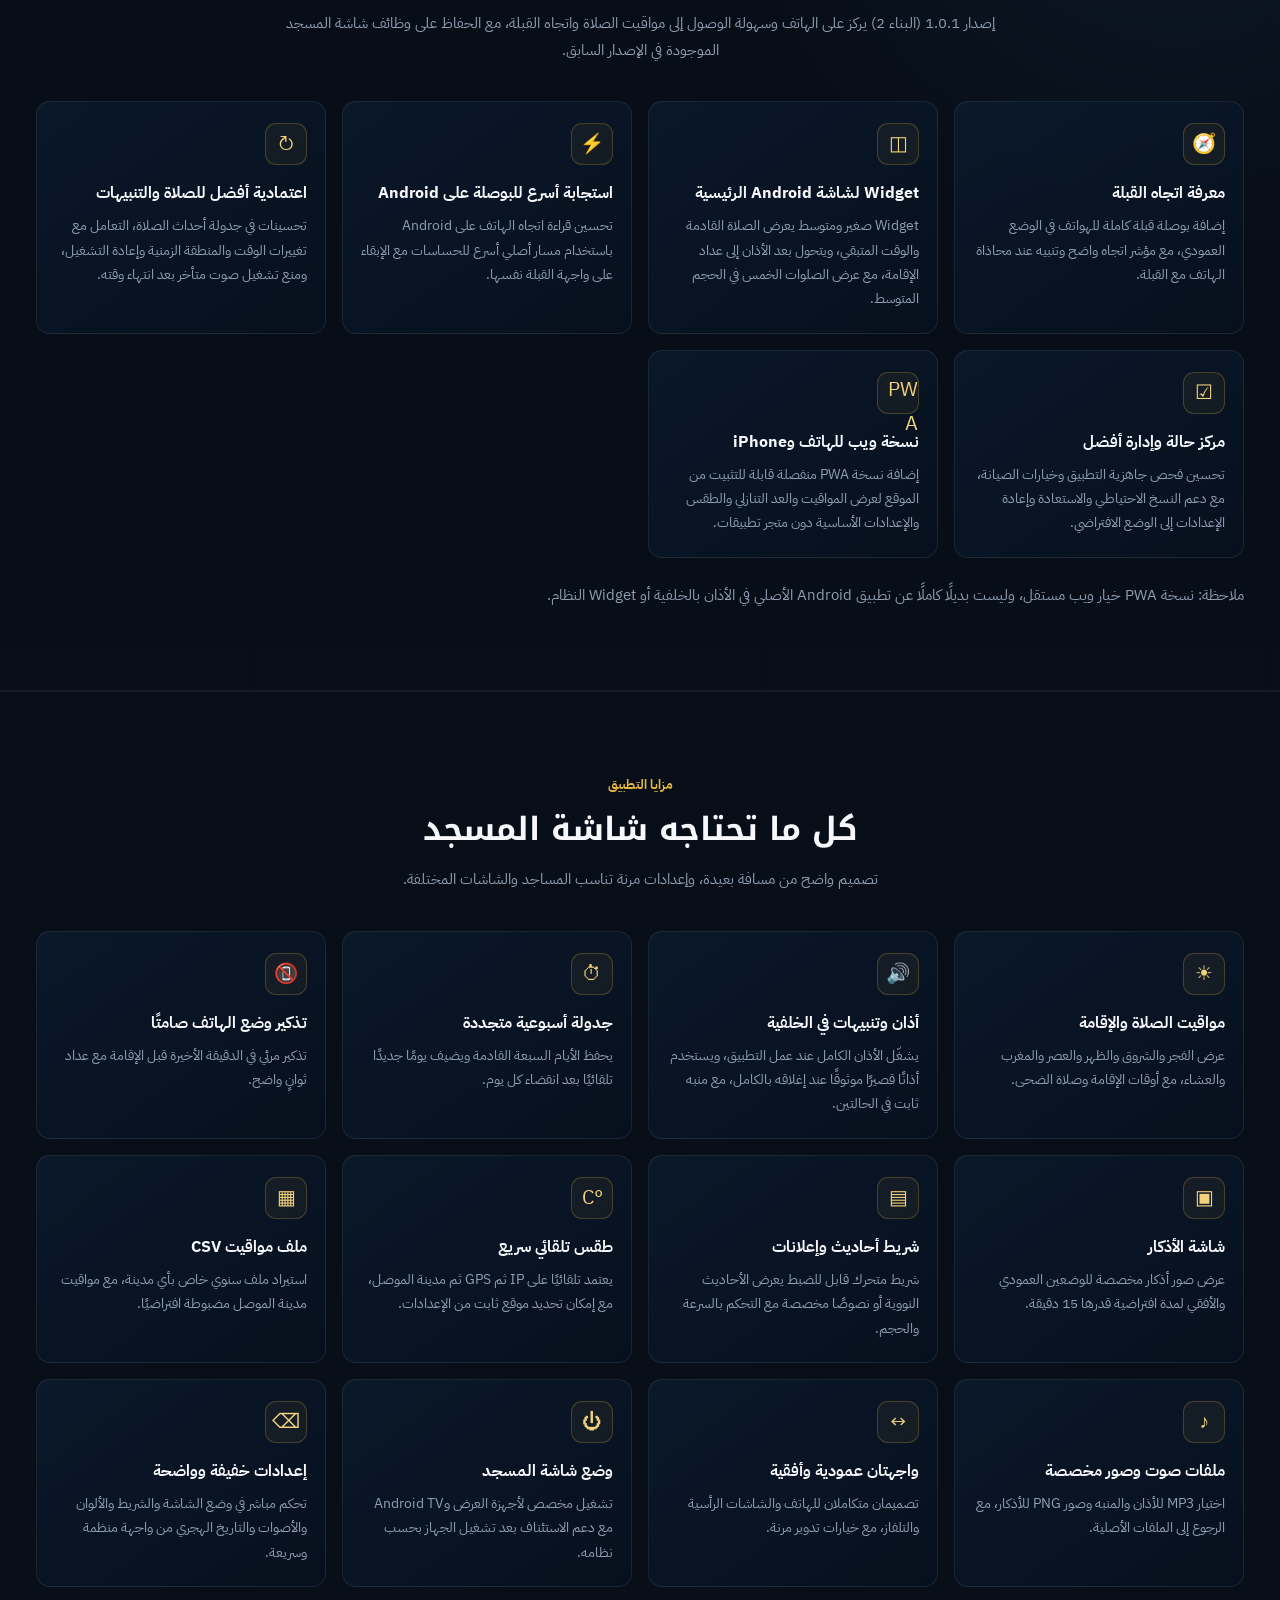
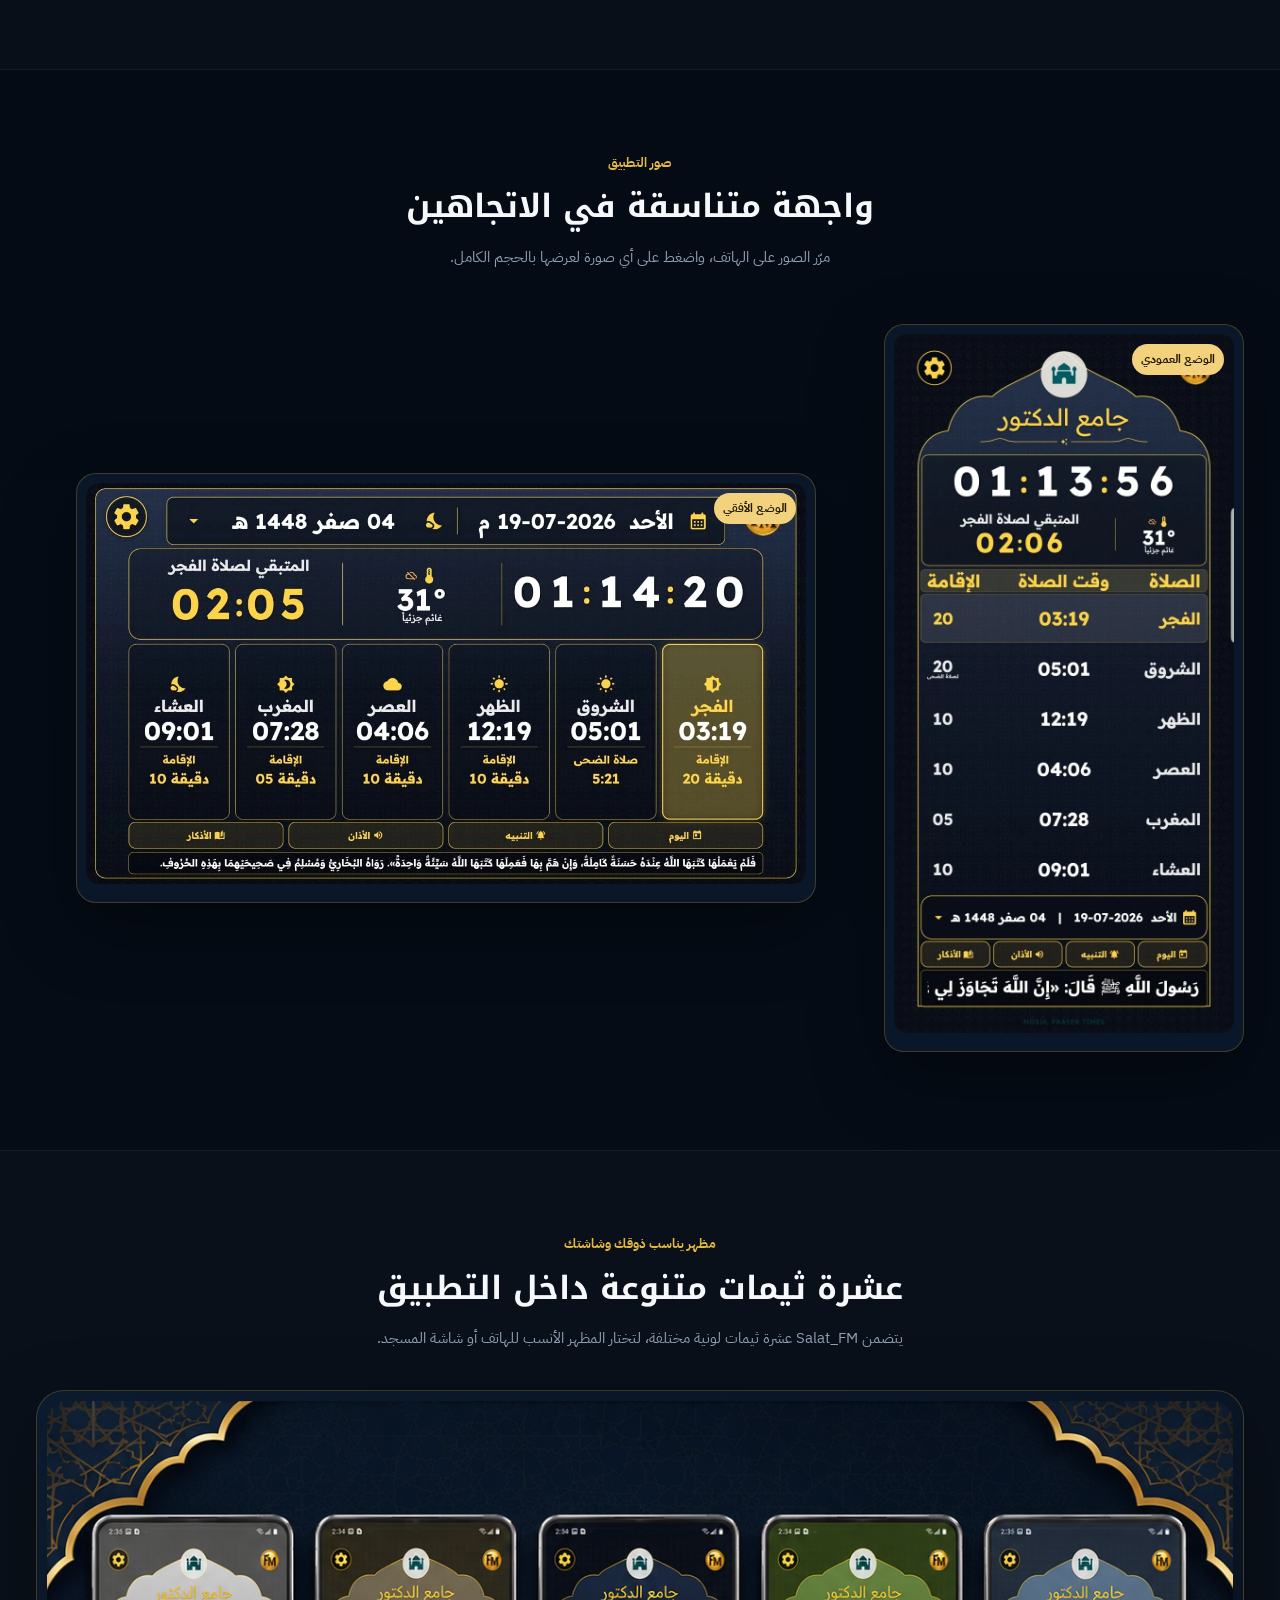
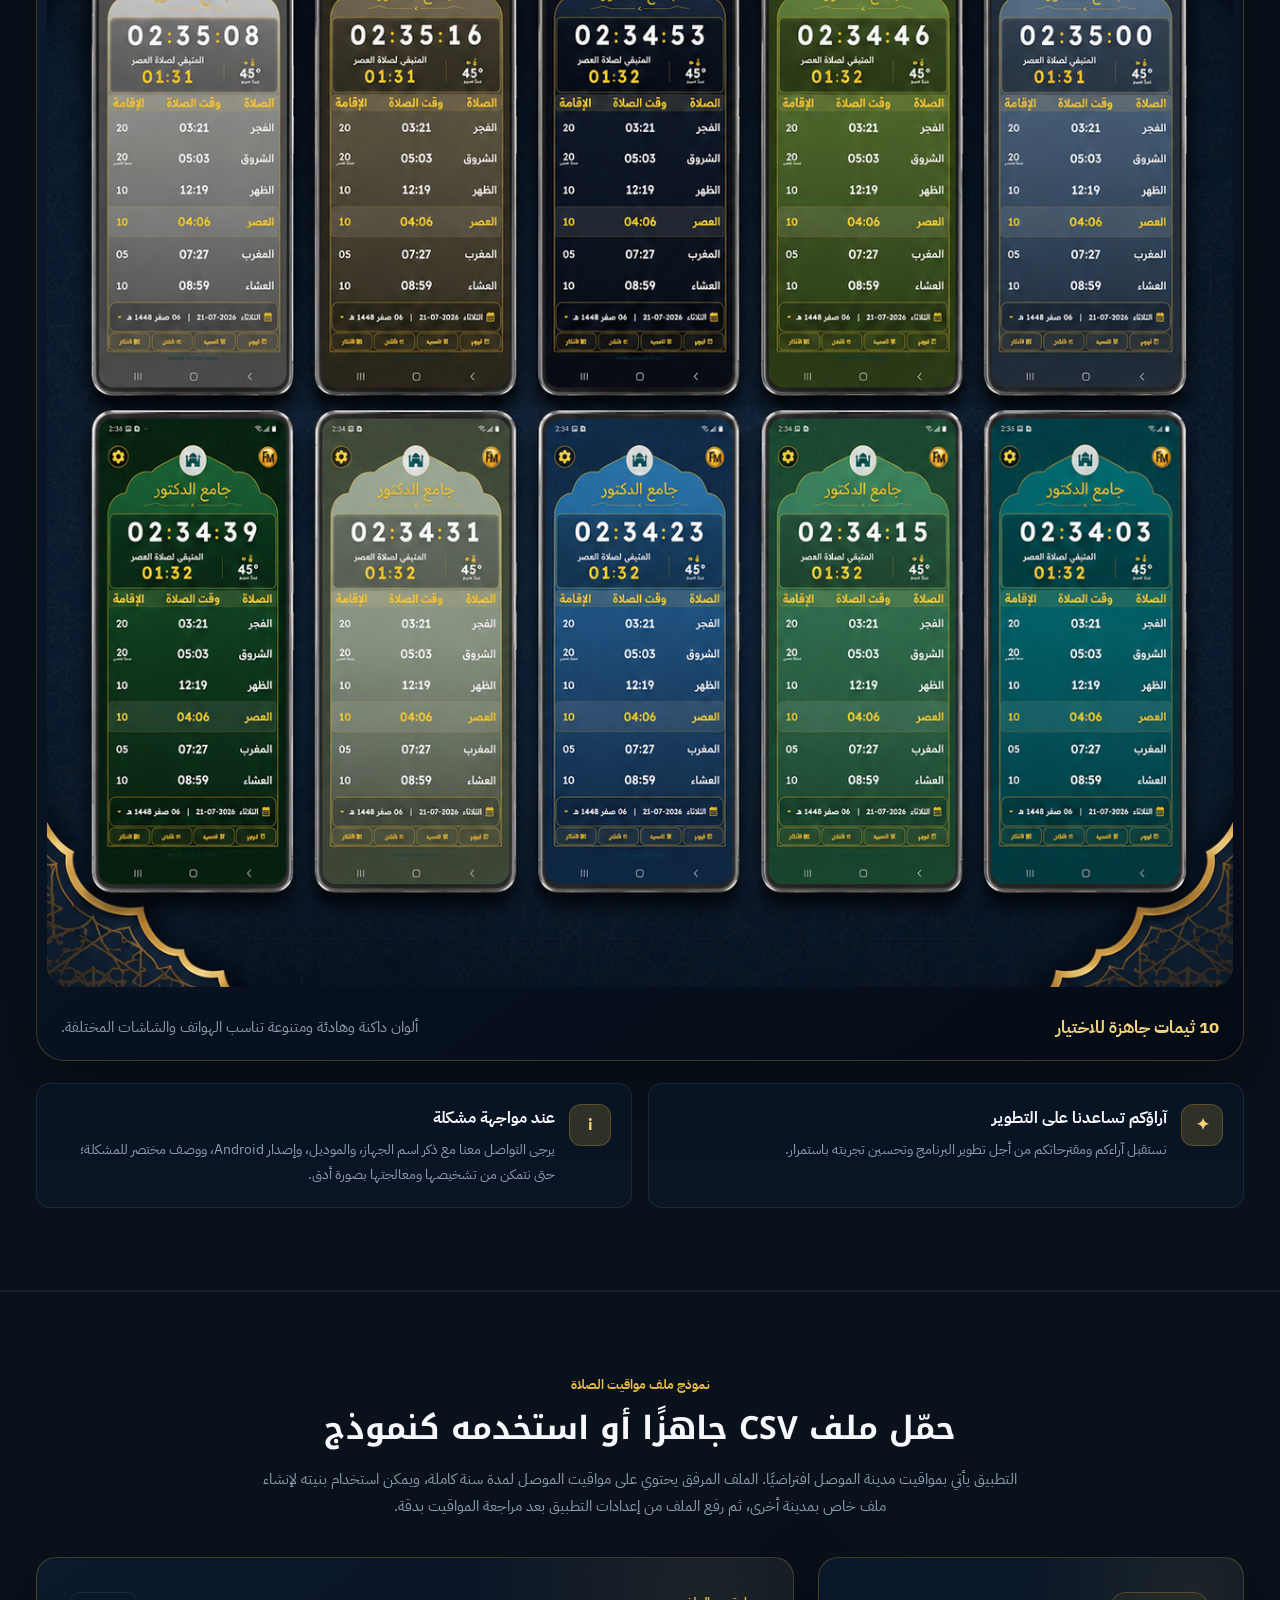
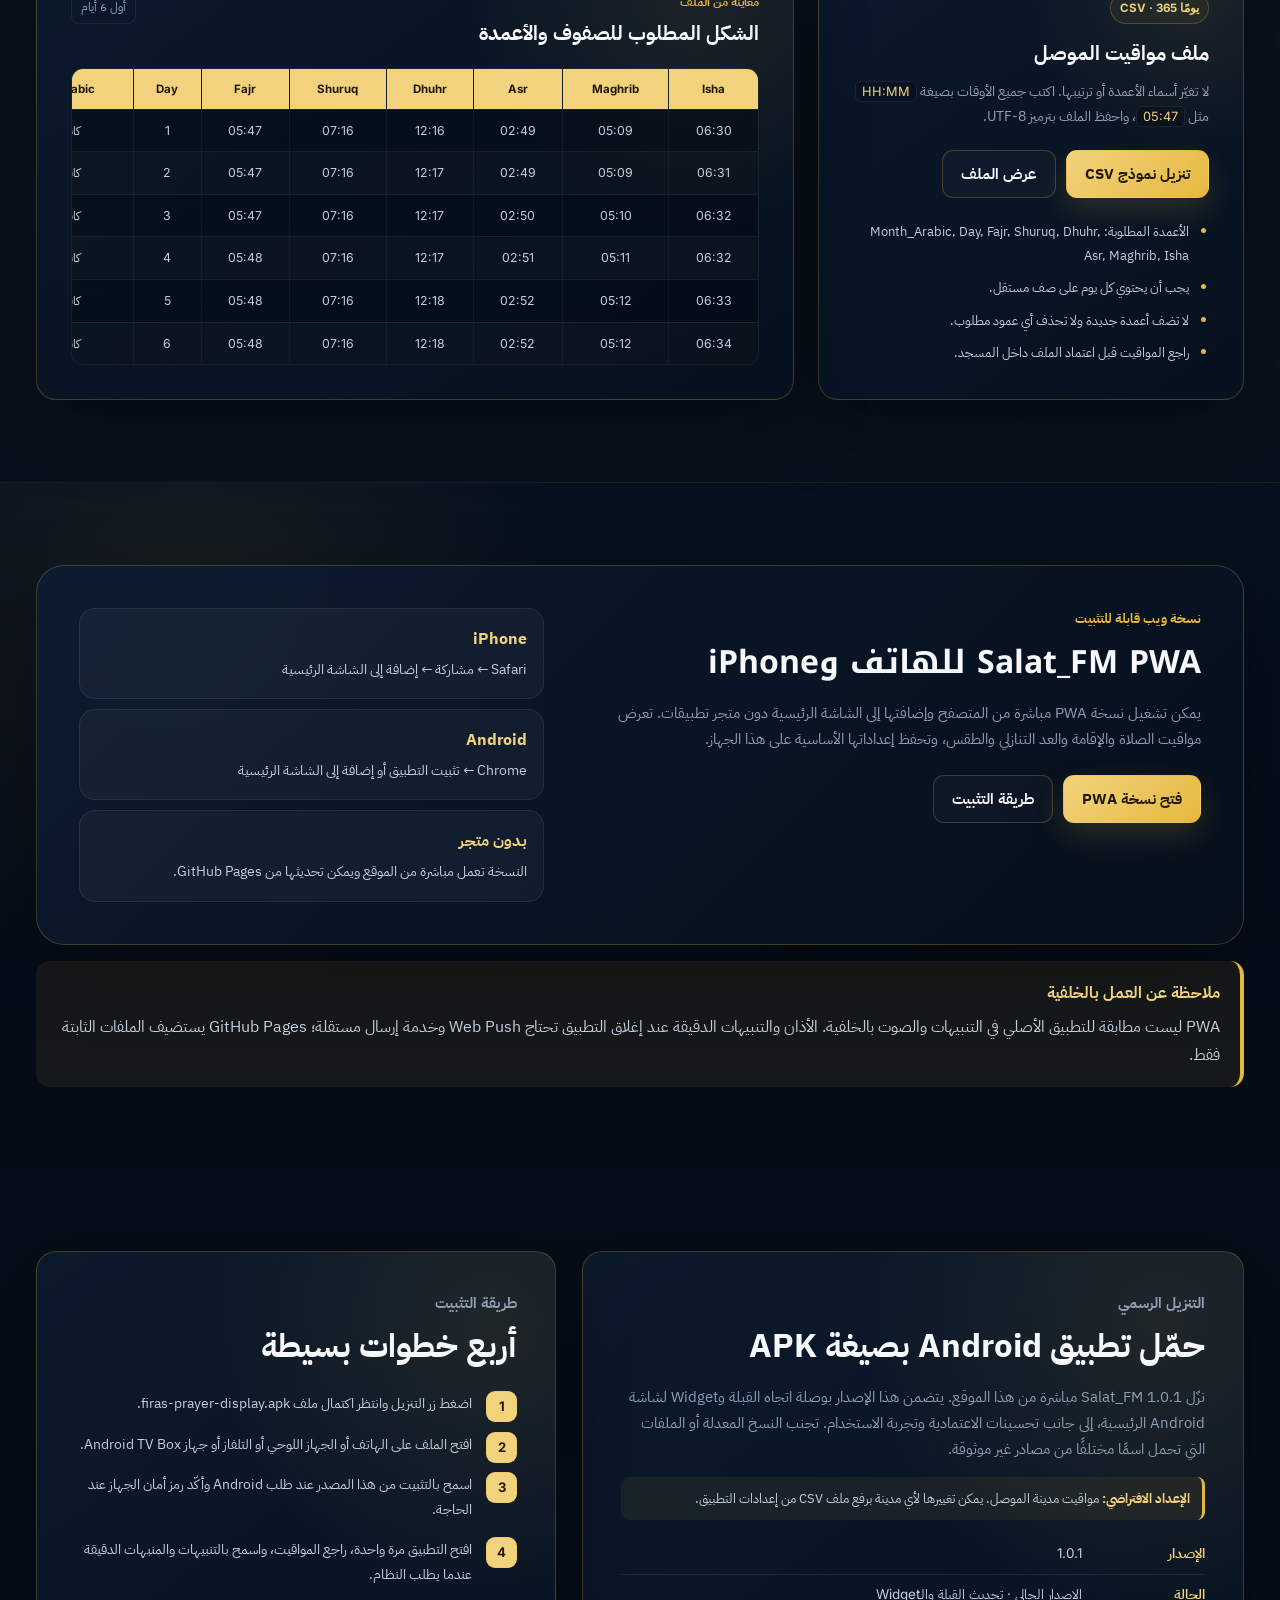
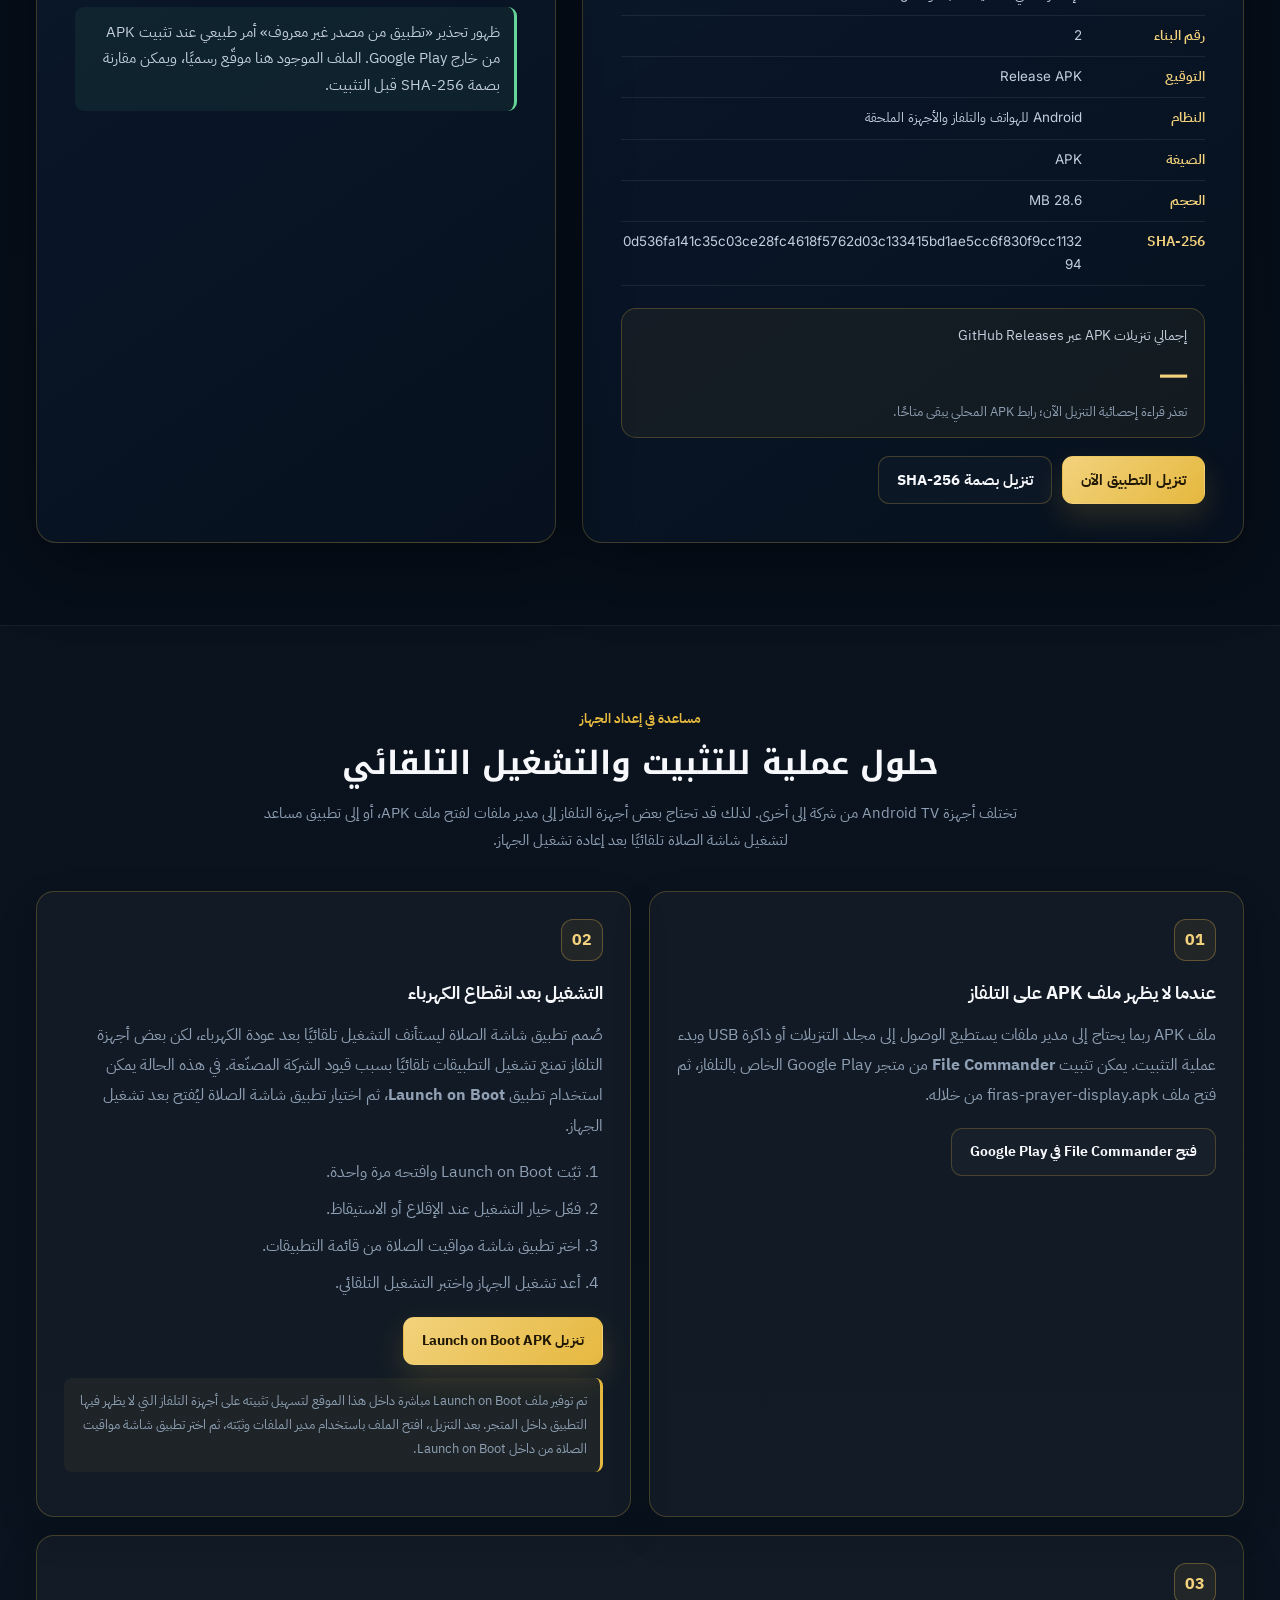
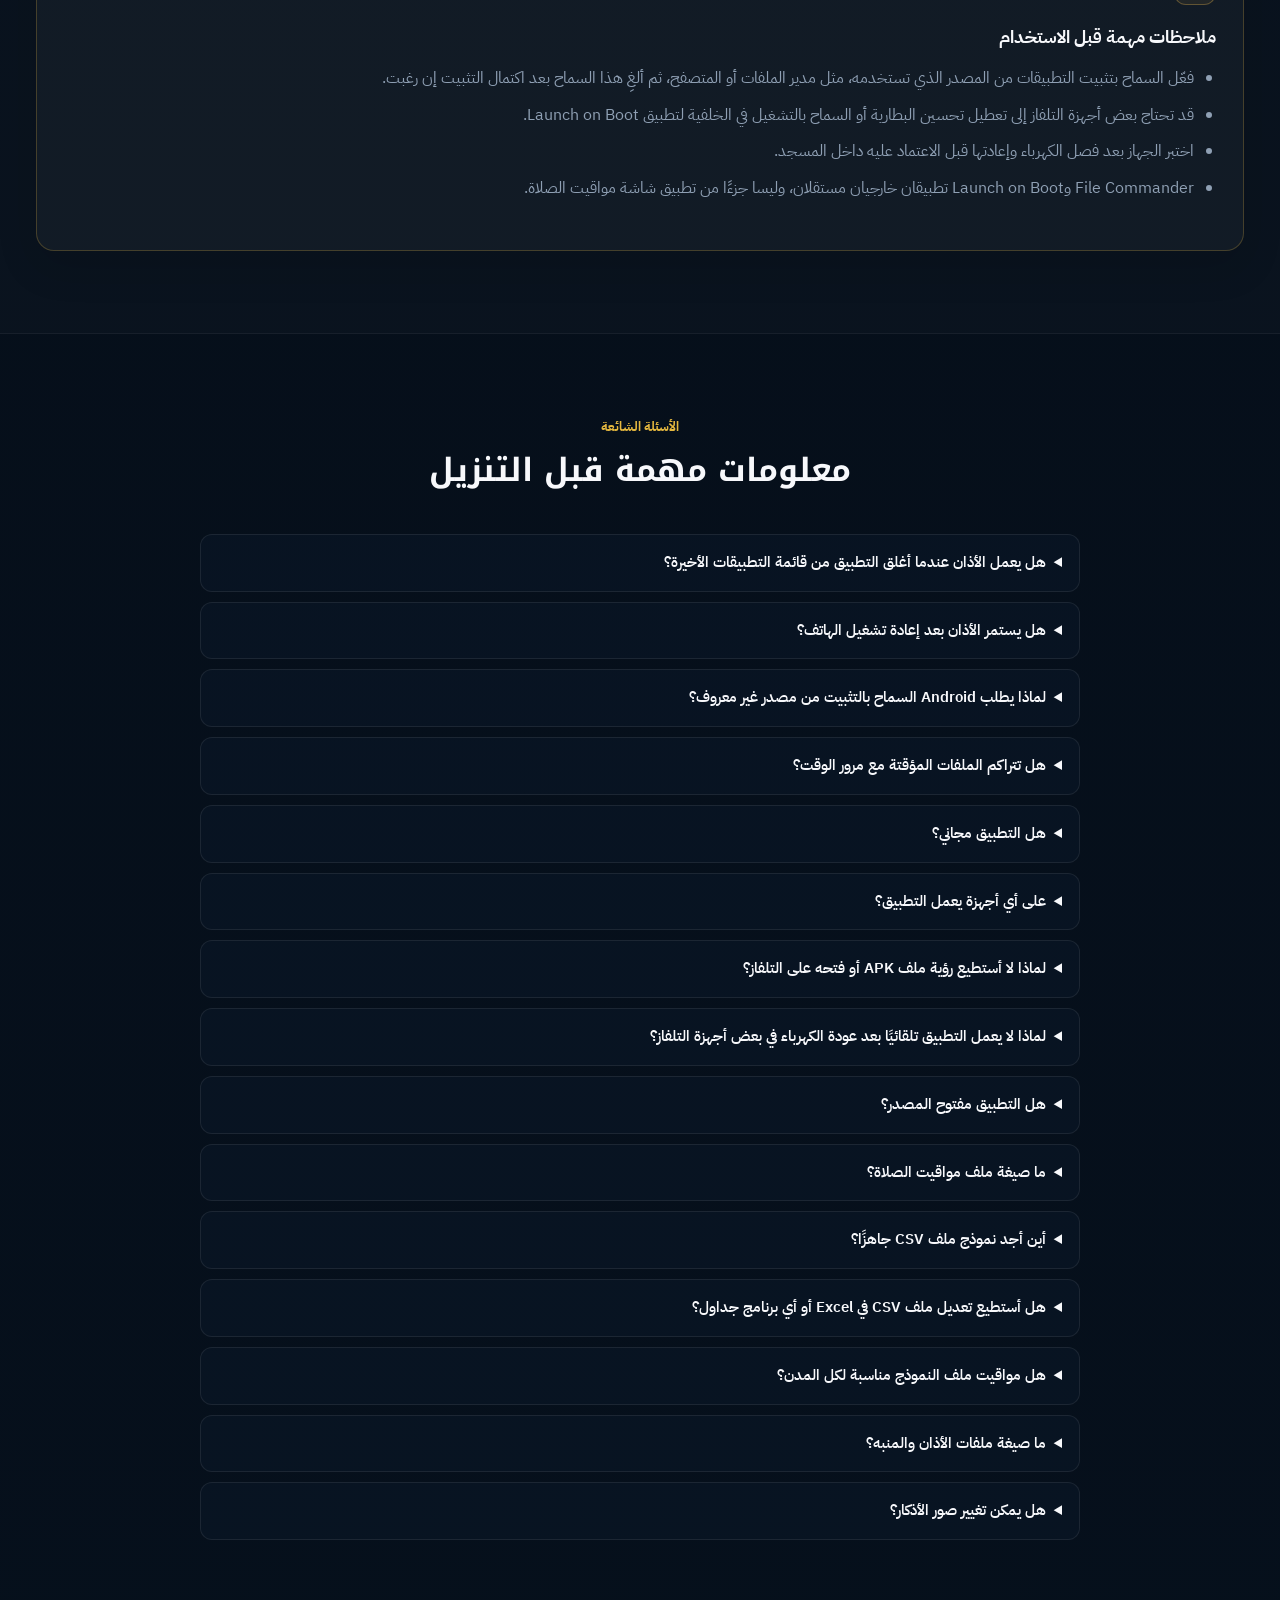
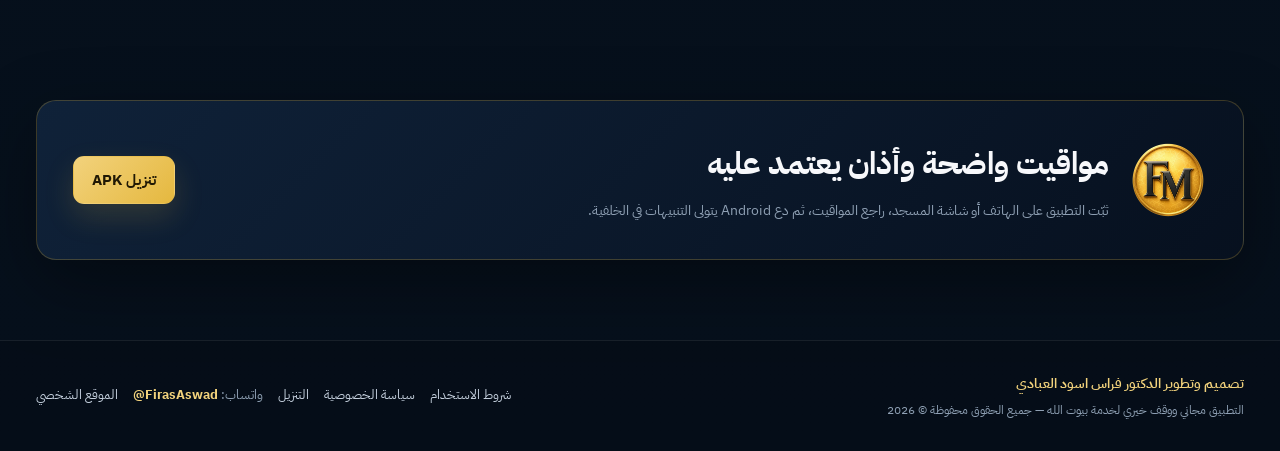
==== commit efb614c9: "Publish Salat_FM 1.0.1 with Qibla, Android widget and PWA" ====
--- a/salat/index.html
+++ b/salat/index.html
@@ -6,8 +6,8 @@
   <meta name="theme-color" content="#050c16">
   <meta name="description" content="تطبيق Android مجاني لمواقيت الصلاة والإقامة للمساجد والهواتف، مع الأذان والتنبيهات في الخلفية بعد إعادة التشغيل، العد التنازلي، شريط الأحاديث، الأذكار، الطقس، وملفات CSV.">
   <meta name="author" content="الدكتور فراس اسود العبادي">
-  <meta property="og:title" content="Salat_FM 1.0.0 — الإصدار الرسمي الأول">
-  <meta property="og:description" content="تطبيق مجاني ووقف خيري للمساجد والهواتف، مع الأذان في الخلفية ومواقيت الإقامة وشريط الأحاديث والأذكار.">
+  <meta property="og:title" content="Salat_FM 1.0.1 — تحديث القبلة والـWidget ونسخة PWA">
+  <meta property="og:description" content="Salat_FM 1.0.1 تطبيق مجاني ووقف خيري للمساجد والهواتف، مع مواقيت الصلاة والإقامة والأذان وبوصلة القبلة وWidget Android ونسخة PWA.">
   <meta property="og:type" content="website">
   <meta property="og:url" content="https://faswad.github.io/salat/">
   <meta property="og:image" content="https://faswad.github.io/salat/assets/images/social-preview.jpg">
@@ -15,7 +15,7 @@
   <link rel="icon" type="image/png" sizes="32x32" href="assets/images/favicon-32.png">
   <link rel="manifest" href="site.webmanifest">
   <link rel="stylesheet" href="assets/css/style-wide.css?v=14">
-  <title>Salat_FM 1.0.0 | الإصدار الرسمي الأول وتنزيل APK</title>
+  <title>Salat_FM 1.0.1 | تحديث القبلة والـWidget وتنزيل APK وPWA</title>
 </head>
 <body>
   <a class="skip-link" href="#mainContent">انتقل إلى المحتوى الرئيسي</a>
@@ -43,8 +43,11 @@
         <a href="#features">المزايا</a>
         <a href="#gallery">صور التطبيق</a>
         <a href="#themes">الثيمات</a>
+        <a href="#whats-new">الجديد في 1.0.1</a>
+        <a href="#pwa">نسخة الويب</a>
         <a href="#csv-template">نموذج CSV</a>
         <a href="#download">التنزيل</a>
+        <a href="app/">نسخة PWA</a>
         <a href="#install">التثبيت</a>
         <a href="#device-help">إعداد الجهاز</a>
         <a href="#faq">الأسئلة</a>
@@ -57,7 +60,7 @@
     <section class="hero">
       <div class="container hero-grid">
         <div class="hero-copy reveal">
-          <span class="hero-badge">Salat_FM 1.0.0 · الإصدار الرسمي الأول</span>
+          <span class="hero-badge">Salat_FM 1.0.1 · تحديث القبلة والـWidget</span>
 
           <h1>
             شاشة مواقيت الصلاة
@@ -84,6 +87,8 @@
             </a>
 
             <a class="button button-secondary" href="#gallery">عرض صور التطبيق</a>
+
+            <a class="button button-secondary pwa-launch-button" href="app/">تشغيل نسخة PWA</a>
           </div>
 
           <div class="hero-meta" aria-label="معلومات سريعة">
@@ -131,32 +136,89 @@
       <div class="container">
         <div class="latest-release-panel reveal">
           <div class="latest-release-copy">
-            <p class="section-kicker">الإصدار الرسمي الأول · Salat_FM 1.0.0</p>
-            <h2>النسخة الرسمية الأولى لخدمة المساجد والهواتف</h2>
-            <p>
-              يمثل Salat_FM 1.0.0 الإصدار الرسمي الأول من التطبيق، ويجمع بين وضوح شاشة المسجد
-              وسهولة الاستخدام على الهاتف، مع الأذان والتنبيهات والجدولة الأسبوعية والطقس التلقائي.
+            <p class="section-kicker">الإصدار الحالي · Salat_FM 1.0.1 · البناء 2</p>
+            <h2>تحديث القبلة والـWidget مع تحسينات الثبات</h2>
+            <p>
+              Salat_FM 1.0.1 هو التحديث الحالي بعد الإصدار الرسمي الأول 1.0.0.
+              يضيف بوصلة اتجاه القبلة للهواتف، وWidget ديناميكيًا لشاشة Android الرئيسية،
+              إلى جانب تحسينات في الاعتمادية والإعدادات وتجربة الاستخدام.
             </p>
           </div>
           <div class="latest-release-grid">
             <article>
-              <strong>مصمم للمساجد أولًا</strong>
-              <span>واجهة أفقية واضحة من مسافة بعيدة، مع وضع مستقل للهواتف والشاشات العمودية.</span>
+              <strong>بوصلة اتجاه القبلة</strong>
+              <span>صفحة مخصصة لتحديد اتجاه القبلة على الهاتف في الوضع العمودي، مع استجابة محسنة لحساسات Android.</span>
             </article>
             <article>
-              <strong>أذان مناسب لحالة التطبيق</strong>
-              <span>أذان كامل عند عمل التطبيق، وصوت قصير موثوق من Android عند إغلاقه بالكامل.</span>
+              <strong>Widget ديناميكي للصلاة</strong>
+              <span>حجم صغير ومتوسط يعرض الصلاة القادمة والعد التنازلي، ثم عداد الإقامة ومواقيت الصلوات اليومية.</span>
             </article>
             <article>
-              <strong>أسبوع متجدد تلقائيًا</strong>
-              <span>تخزين وجدولة الأيام السبعة القادمة وإضافة يوم جديد تلقائيًا كل يوم.</span>
+              <strong>نسخة PWA قابلة للتثبيت</strong>
+              <span>نسخة ويب للهاتف وiPhone تعمل من الموقع ويمكن إضافتها إلى الشاشة الرئيسية دون متجر تطبيقات.</span>
             </article>
             <article>
-              <strong>طقس تلقائي سريع</strong>
-              <span>يبدأ بعنوان IP ثم GPS عند الحاجة، ويستخدم الموصل كخيار احتياطي.</span>
+              <strong>ثبات وتجربة استخدام أفضل</strong>
+              <span>تحسينات في جدولة الصلاة والصوت، وإدارة الحالة والإعدادات والنسخ الاحتياطي وإعادة الضبط.</span>
             </article>
           </div>
         </div>
+      </div>
+    </section>
+
+    
+    <section id="whats-new" class="section section-soft">
+      <div class="container">
+        <header class="section-header reveal">
+          <p class="section-kicker">ما الجديد؟</p>
+          <h2 class="section-title">الجديد في Salat_FM 1.0.1</h2>
+          <p class="section-description">
+            إصدار 1.0.1 (البناء 2) يركز على الهاتف وسهولة الوصول إلى مواقيت الصلاة واتجاه القبلة،
+            مع الحفاظ على وظائف شاشة المسجد الموجودة في الإصدار السابق.
+          </p>
+        </header>
+
+        <div class="feature-grid">
+          <article class="feature-card reveal">
+            <div class="feature-icon" aria-hidden="true">🧭</div>
+            <h3>معرفة اتجاه القبلة</h3>
+            <p>إضافة بوصلة قبلة كاملة للهواتف في الوضع العمودي، مع مؤشر اتجاه واضح وتنبيه عند محاذاة الهاتف مع القبلة.</p>
+          </article>
+
+          <article class="feature-card reveal">
+            <div class="feature-icon" aria-hidden="true">◫</div>
+            <h3>Widget لشاشة Android الرئيسية</h3>
+            <p>Widget صغير ومتوسط يعرض الصلاة القادمة والوقت المتبقي، ويتحول بعد الأذان إلى عداد الإقامة، مع عرض الصلوات الخمس في الحجم المتوسط.</p>
+          </article>
+
+          <article class="feature-card reveal">
+            <div class="feature-icon" aria-hidden="true">⚡</div>
+            <h3>استجابة أسرع للبوصلة على Android</h3>
+            <p>تحسين قراءة اتجاه الهاتف على Android باستخدام مسار أصلي أسرع للحساسات مع الإبقاء على واجهة القبلة نفسها.</p>
+          </article>
+
+          <article class="feature-card reveal">
+            <div class="feature-icon" aria-hidden="true">↻</div>
+            <h3>اعتمادية أفضل للصلاة والتنبيهات</h3>
+            <p>تحسينات في جدولة أحداث الصلاة، التعامل مع تغييرات الوقت والمنطقة الزمنية وإعادة التشغيل، ومنع تشغيل صوت متأخر بعد انتهاء وقته.</p>
+          </article>
+
+          <article class="feature-card reveal">
+            <div class="feature-icon" aria-hidden="true">☑</div>
+            <h3>مركز حالة وإدارة أفضل</h3>
+            <p>تحسين فحص جاهزية التطبيق وخيارات الصيانة، مع دعم النسخ الاحتياطي والاستعادة وإعادة الإعدادات إلى الوضع الافتراضي.</p>
+          </article>
+
+          <article class="feature-card reveal">
+            <div class="feature-icon" aria-hidden="true">PWA</div>
+            <h3>نسخة ويب للهاتف وiPhone</h3>
+            <p>إضافة نسخة PWA منفصلة قابلة للتثبيت من الموقع لعرض المواقيت والعد التنازلي والطقس والإعدادات الأساسية دون متجر تطبيقات.</p>
+          </article>
+        </div>
+
+        <p class="section-description reveal" style="margin-top:24px">
+          ملاحظة: نسخة PWA خيار ويب مستقل، وليست بديلًا كاملًا عن تطبيق Android الأصلي في الأذان بالخلفية أو Widget النظام.
+        </p>
       </div>
     </section>
 
@@ -397,14 +459,47 @@
       </div>
     </section>
 
+    <section id="pwa" class="section pwa-section">
+      <div class="container">
+        <div class="pwa-panel reveal">
+          <div class="pwa-copy">
+            <p class="section-kicker">نسخة ويب قابلة للتثبيت</p>
+            <h2 class="section-title">Salat_FM PWA للهاتف وiPhone</h2>
+            <p class="section-description">
+              يمكن تشغيل نسخة PWA مباشرة من المتصفح وإضافتها إلى الشاشة الرئيسية دون متجر تطبيقات.
+              تعرض مواقيت الصلاة والإقامة والعد التنازلي والطقس، وتحفظ إعداداتها الأساسية على هذا الجهاز.
+            </p>
+            <div class="pwa-actions">
+              <a class="button button-primary" href="app/">فتح نسخة PWA</a>
+              <a class="button button-secondary" href="#pwa-install">طريقة التثبيت</a>
+            </div>
+          </div>
+          <div class="pwa-points">
+            <article><strong>iPhone</strong><span>Safari ← مشاركة ← إضافة إلى الشاشة الرئيسية</span></article>
+            <article><strong>Android</strong><span>Chrome ← تثبيت التطبيق أو إضافة إلى الشاشة الرئيسية</span></article>
+            <article><strong>بدون متجر</strong><span>النسخة تعمل مباشرة من الموقع ويمكن تحديثها من GitHub Pages.</span></article>
+          </div>
+        </div>
+
+        <div id="pwa-install" class="pwa-install-note reveal">
+          <strong>ملاحظة عن العمل بالخلفية</strong>
+          <p>
+            PWA ليست مطابقة للتطبيق الأصلي في التنبيهات والصوت بالخلفية. الأذان والتنبيهات الدقيقة عند
+            إغلاق التطبيق تحتاج Web Push وخدمة إرسال مستقلة؛ GitHub Pages يستضيف الملفات الثابتة فقط.
+          </p>
+        </div>
+      </div>
+    </section>
+
     <section id="download" class="section">
       <div class="container download-grid">
         <article class="download-card reveal">
           <p class="section-kicker">التنزيل الرسمي</p>
           <h2>حمّل تطبيق Android بصيغة APK</h2>
           <p>
-            نزّل النسخة الرسمية الموقعة مباشرة من هذا الموقع، وتجنب النسخ المعدلة
-            أو الملفات التي تحمل اسمًا مختلفًا من مصادر غير موثوقة.
+            نزّل Salat_FM 1.0.1 مباشرة من هذا الموقع. يتضمن هذا الإصدار بوصلة اتجاه القبلة
+            وWidget لشاشة Android الرئيسية، إلى جانب تحسينات الاعتمادية وتجربة الاستخدام.
+            تجنب النسخ المعدلة أو الملفات التي تحمل اسمًا مختلفًا من مصادر غير موثوقة.
           </p>
 
           <p class="download-city-note">
@@ -415,19 +510,19 @@
           <dl class="download-meta">
             <div class="meta-row">
               <dt>الإصدار</dt>
-              <dd data-version>1.0.0</dd>
+              <dd data-version>1.0.1</dd>
             </div>
             <div class="meta-row">
               <dt>الحالة</dt>
-              <dd>الإصدار الرسمي الأول</dd>
+              <dd>الإصدار الحالي · تحديث القبلة والـWidget</dd>
             </div>
             <div class="meta-row">
               <dt>رقم البناء</dt>
-              <dd data-build>1</dd>
+              <dd data-build>2</dd>
             </div>
             <div class="meta-row">
               <dt>التوقيع</dt>
-              <dd>Release رسمي · APK Signature Scheme v2</dd>
+              <dd>Release APK</dd>
             </div>
             <div class="meta-row">
               <dt>النظام</dt>
@@ -439,13 +534,21 @@
             </div>
             <div class="meta-row">
               <dt>الحجم</dt>
-              <dd data-apk-size>34.8 MB</dd>
+              <dd data-apk-size>28.6 MB</dd>
             </div>
             <div class="meta-row">
               <dt>SHA-256</dt>
-              <dd data-apk-sha>7ac9a47cb4c3dcdf24f126ed82d52bfb8fa2f5b896ef390e1e630fffd9db74c9</dd>
+              <dd data-apk-sha>0d536fa141c35c03ce28fc4618f5762d03c133415bd1ae5cc6f830f9cc113294</dd>
             </div>
           </dl>
+
+          <div class="download-counter" data-download-counter>
+            <span>إجمالي تنزيلات APK عبر GitHub Releases</span>
+            <strong data-download-count>—</strong>
+            <small data-download-count-note>
+              يظهر العداد بعد نشر APK كملف ضمن GitHub Releases.
+            </small>
+          </div>
 
           <div class="download-actions">
             <a class="button button-primary js-apk-download" href="assets/downloads/firas-prayer-display.apk" download="firas-prayer-display.apk">
--- a/salat/assets/css/style-wide.css
+++ b/salat/assets/css/style-wide.css
@@ -3071,3 +3071,56 @@
     grid-template-columns: 1fr;
   }
 }
+
+
+/* Salat_FM PWA */
+.pwa-section {
+  background:
+    radial-gradient(circle at 15% 20%, rgba(229, 184, 63, 0.08), transparent 24rem),
+    linear-gradient(180deg, rgba(7, 17, 31, 0.9), rgba(5, 12, 22, 0.98));
+}
+
+.pwa-panel {
+  display: grid;
+  grid-template-columns: minmax(0, 1.15fr) minmax(300px, 0.85fr);
+  gap: 28px;
+  padding: clamp(24px, 4vw, 42px);
+  border: 1px solid var(--border);
+  border-radius: var(--radius-xl);
+  background: linear-gradient(135deg, rgba(13, 28, 48, 0.96), rgba(6, 15, 27, 0.96));
+  box-shadow: var(--shadow);
+}
+
+.pwa-copy .section-description { margin-inline: 0; }
+.pwa-actions { display: flex; flex-wrap: wrap; gap: 10px; margin-top: 22px; }
+.pwa-points { display: grid; gap: 10px; }
+.pwa-points article {
+  padding: 16px;
+  border: 1px solid var(--border-soft);
+  border-radius: 16px;
+  background: rgba(255,255,255,0.035);
+}
+.pwa-points strong, .pwa-points span { display: block; }
+.pwa-points strong { color: var(--gold-soft); margin-bottom: 4px; }
+.pwa-points span { color: var(--text-soft); font-size: 0.9rem; }
+.pwa-install-note {
+  margin-top: 16px;
+  padding: 18px 20px;
+  border-right: 4px solid var(--gold);
+  border-radius: 14px;
+  background: rgba(229, 184, 63, 0.07);
+}
+.pwa-install-note strong { color: var(--gold-soft); }
+.pwa-install-note p { margin: 6px 0 0; color: var(--text-soft); }
+.download-counter {
+  margin: 18px 0;
+  padding: 15px 17px;
+  border: 1px solid var(--border);
+  border-radius: 15px;
+  background: rgba(229, 184, 63, 0.055);
+}
+.download-counter span, .download-counter small, .download-counter strong { display: block; }
+.download-counter span { color: var(--text-soft); font-size: 0.88rem; }
+.download-counter strong { margin-top: 3px; color: var(--gold-soft); font-family: "Inter", sans-serif; font-size: 1.7rem; }
+.download-counter small { margin-top: 3px; color: var(--text-muted); line-height: 1.5; }
+@media (max-width: 860px) { .pwa-panel { grid-template-columns: 1fr; } }
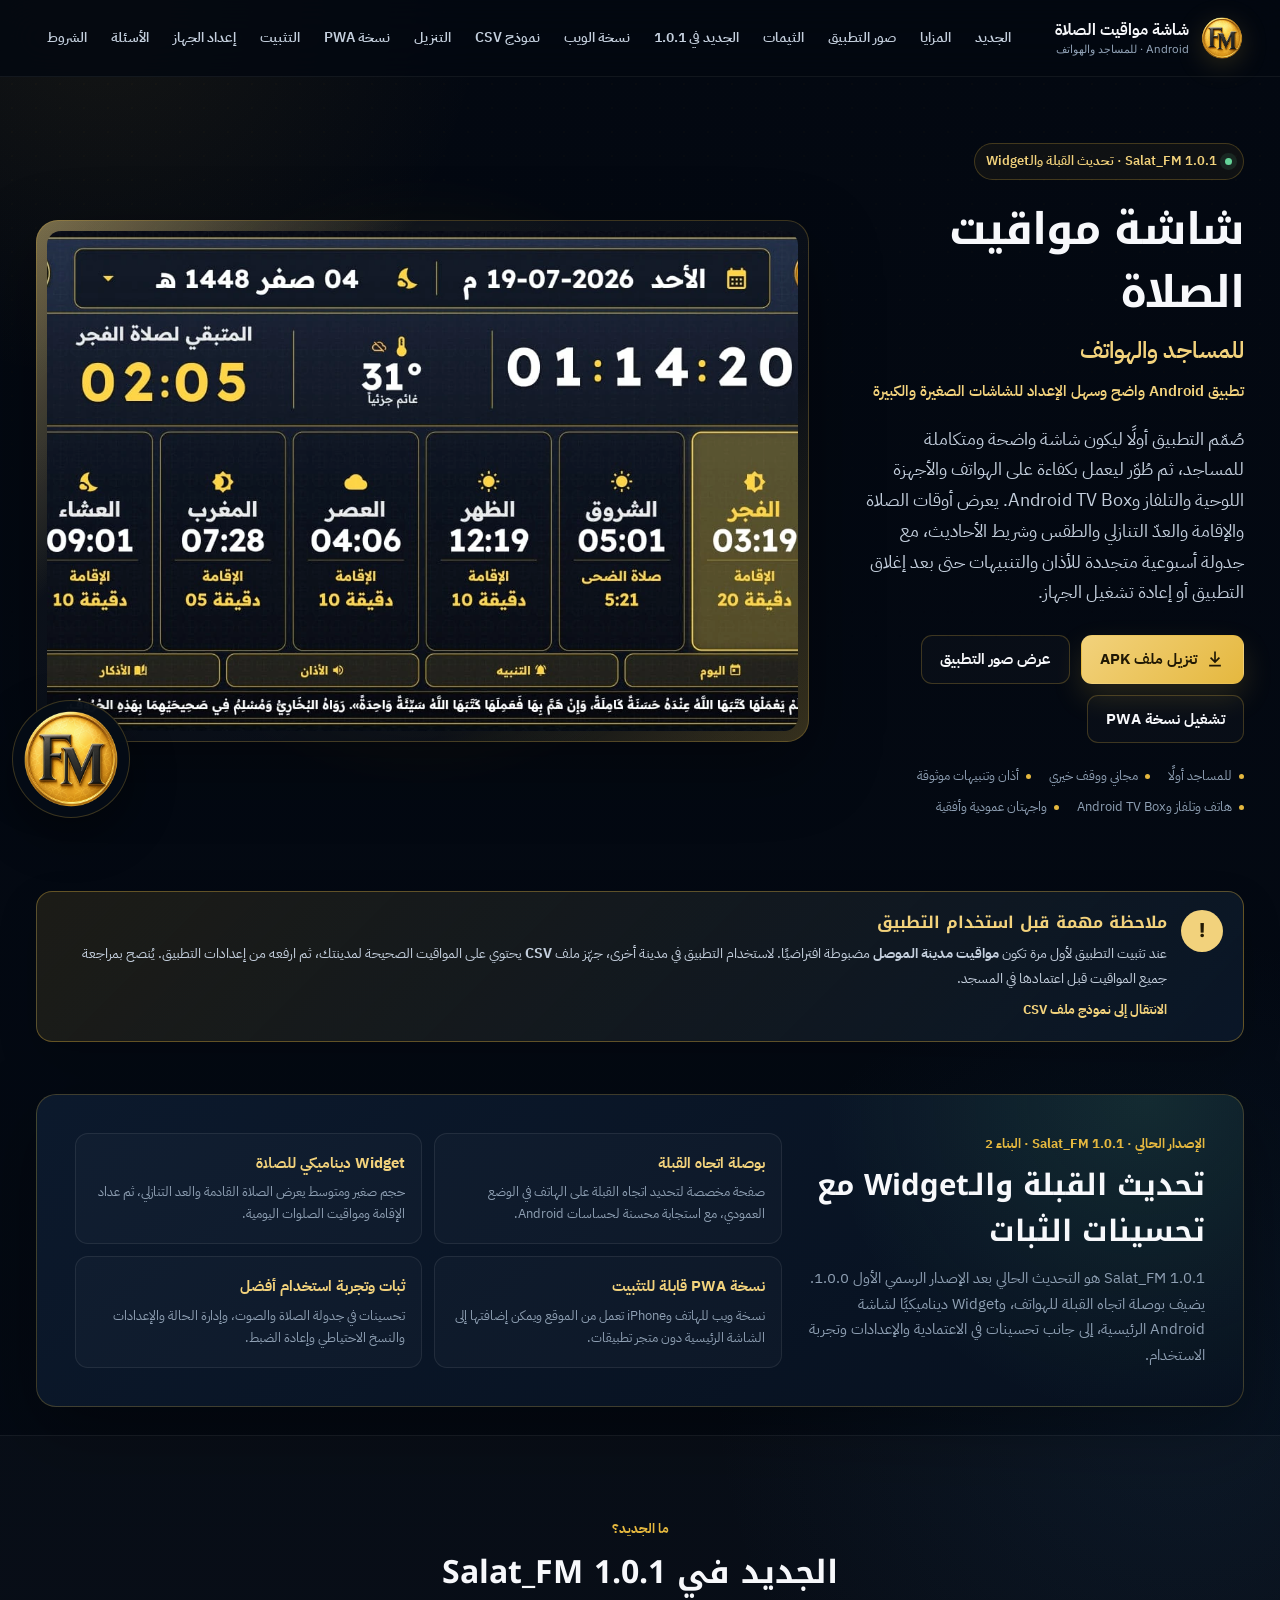
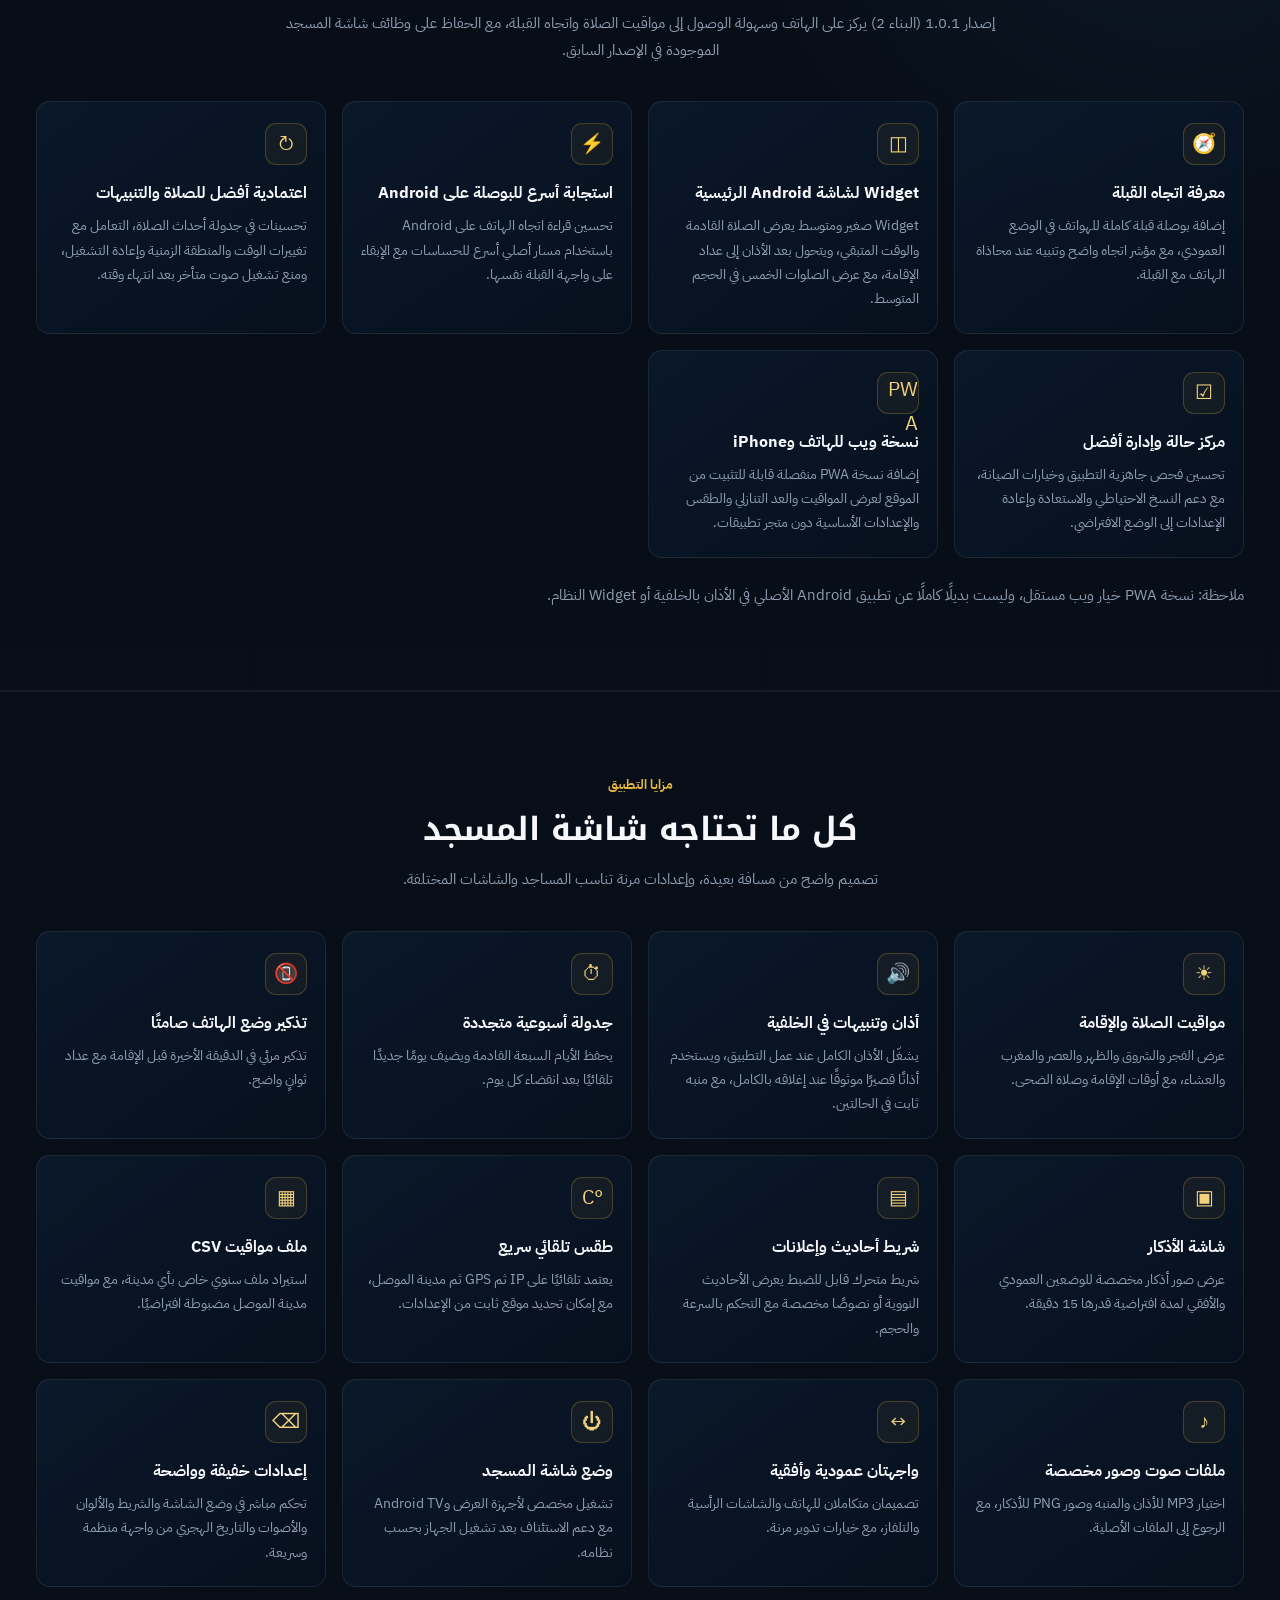
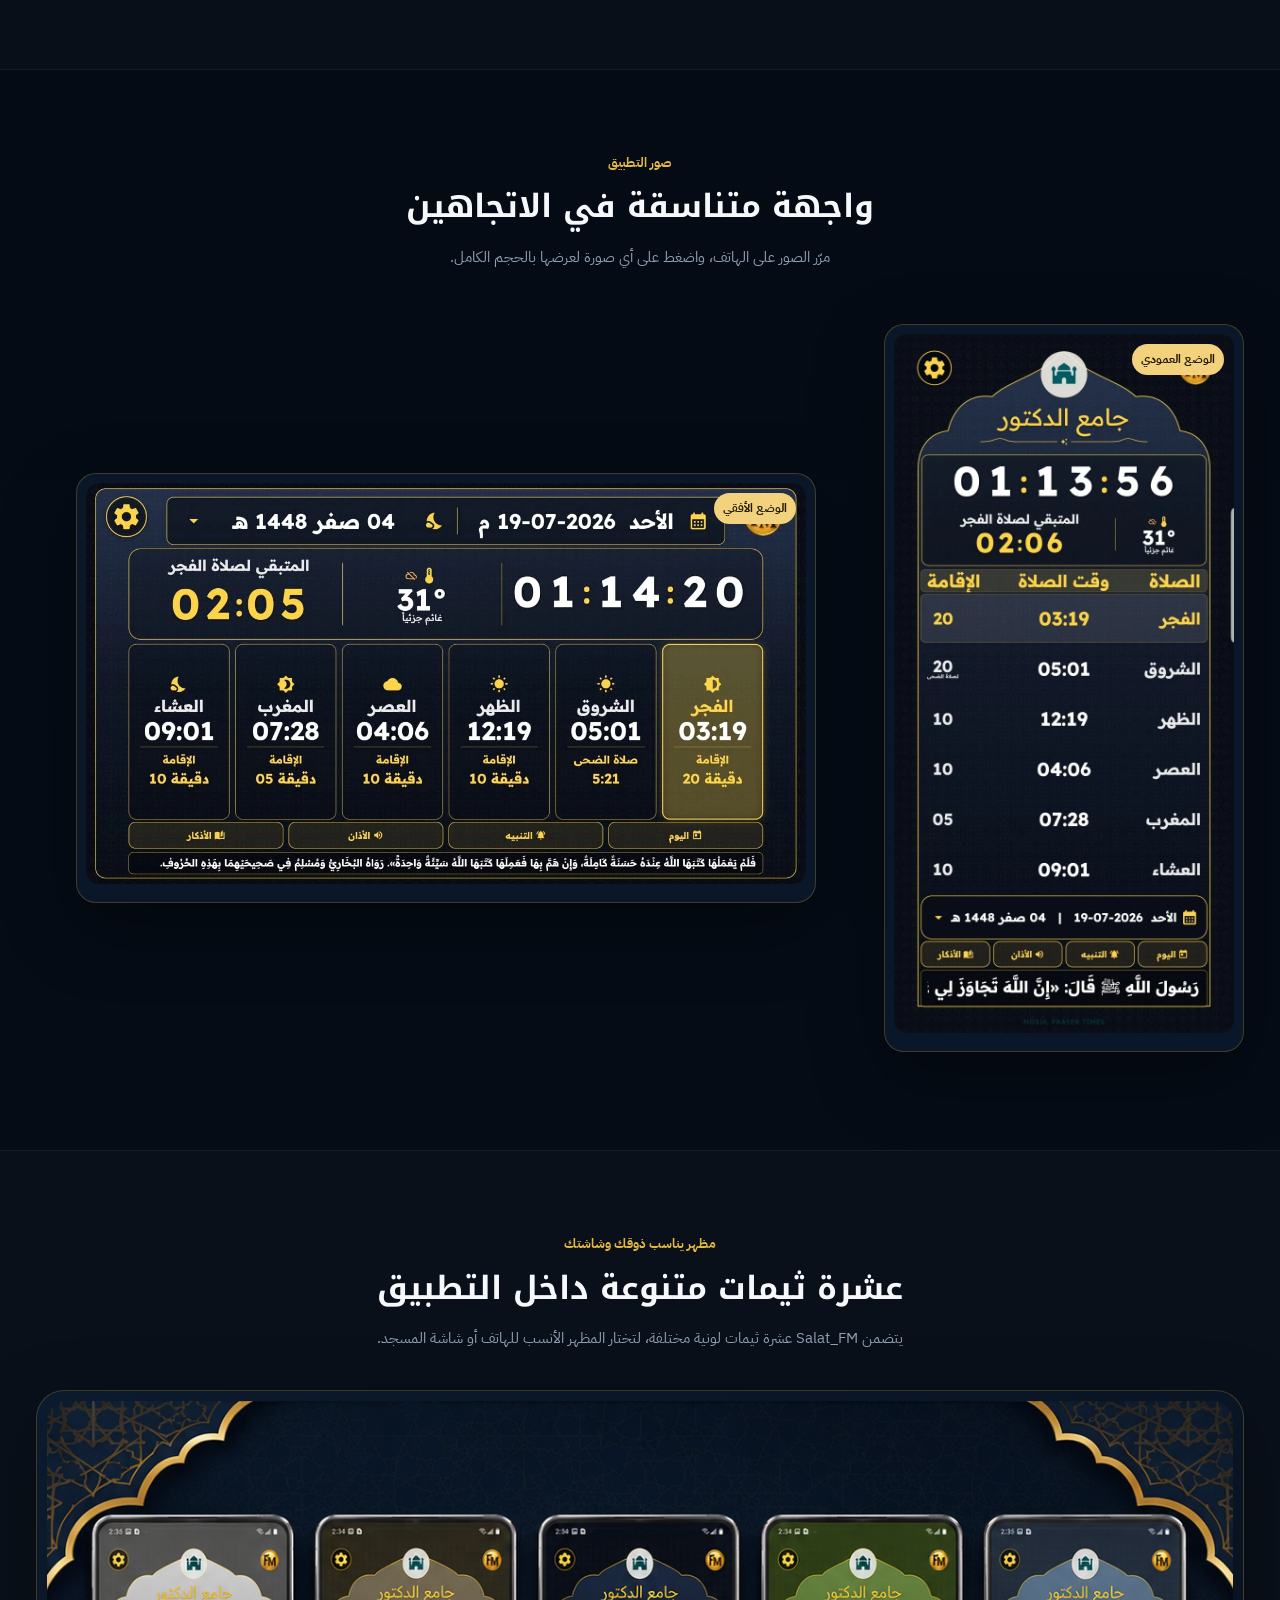
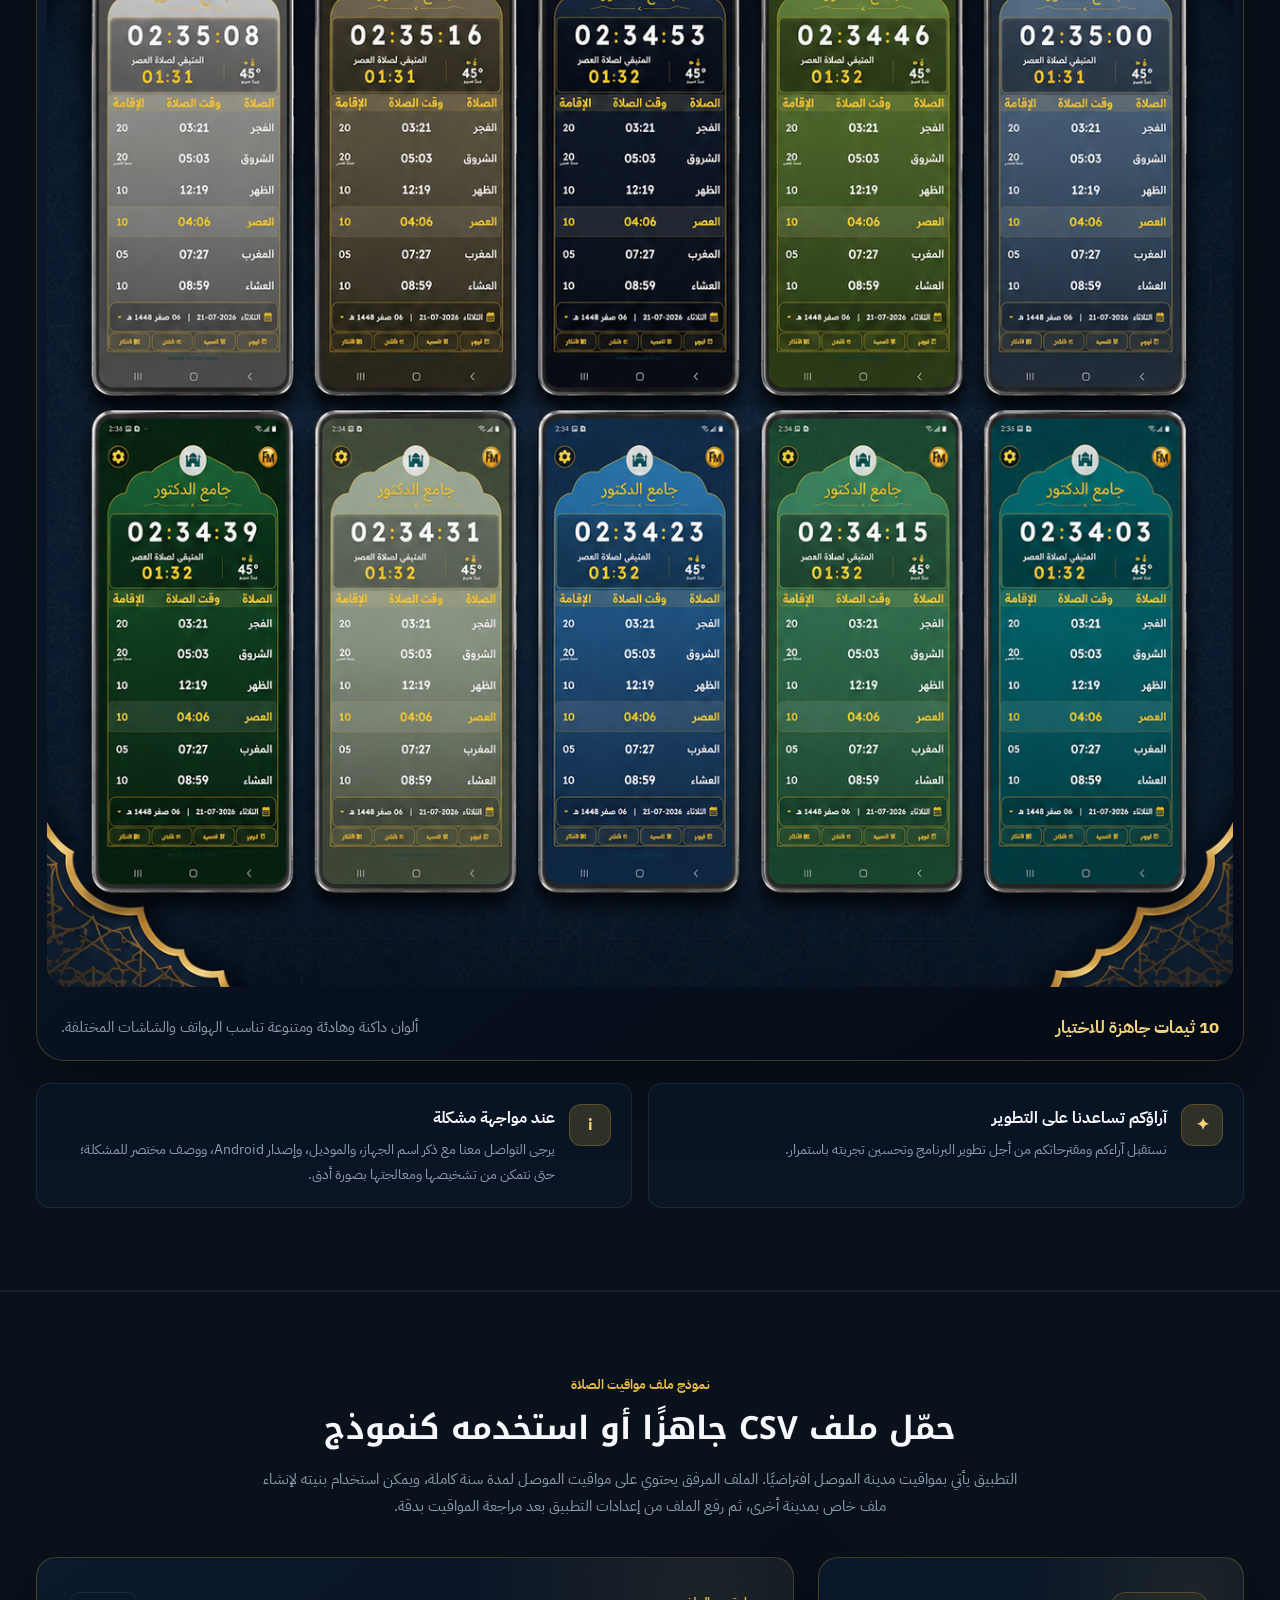
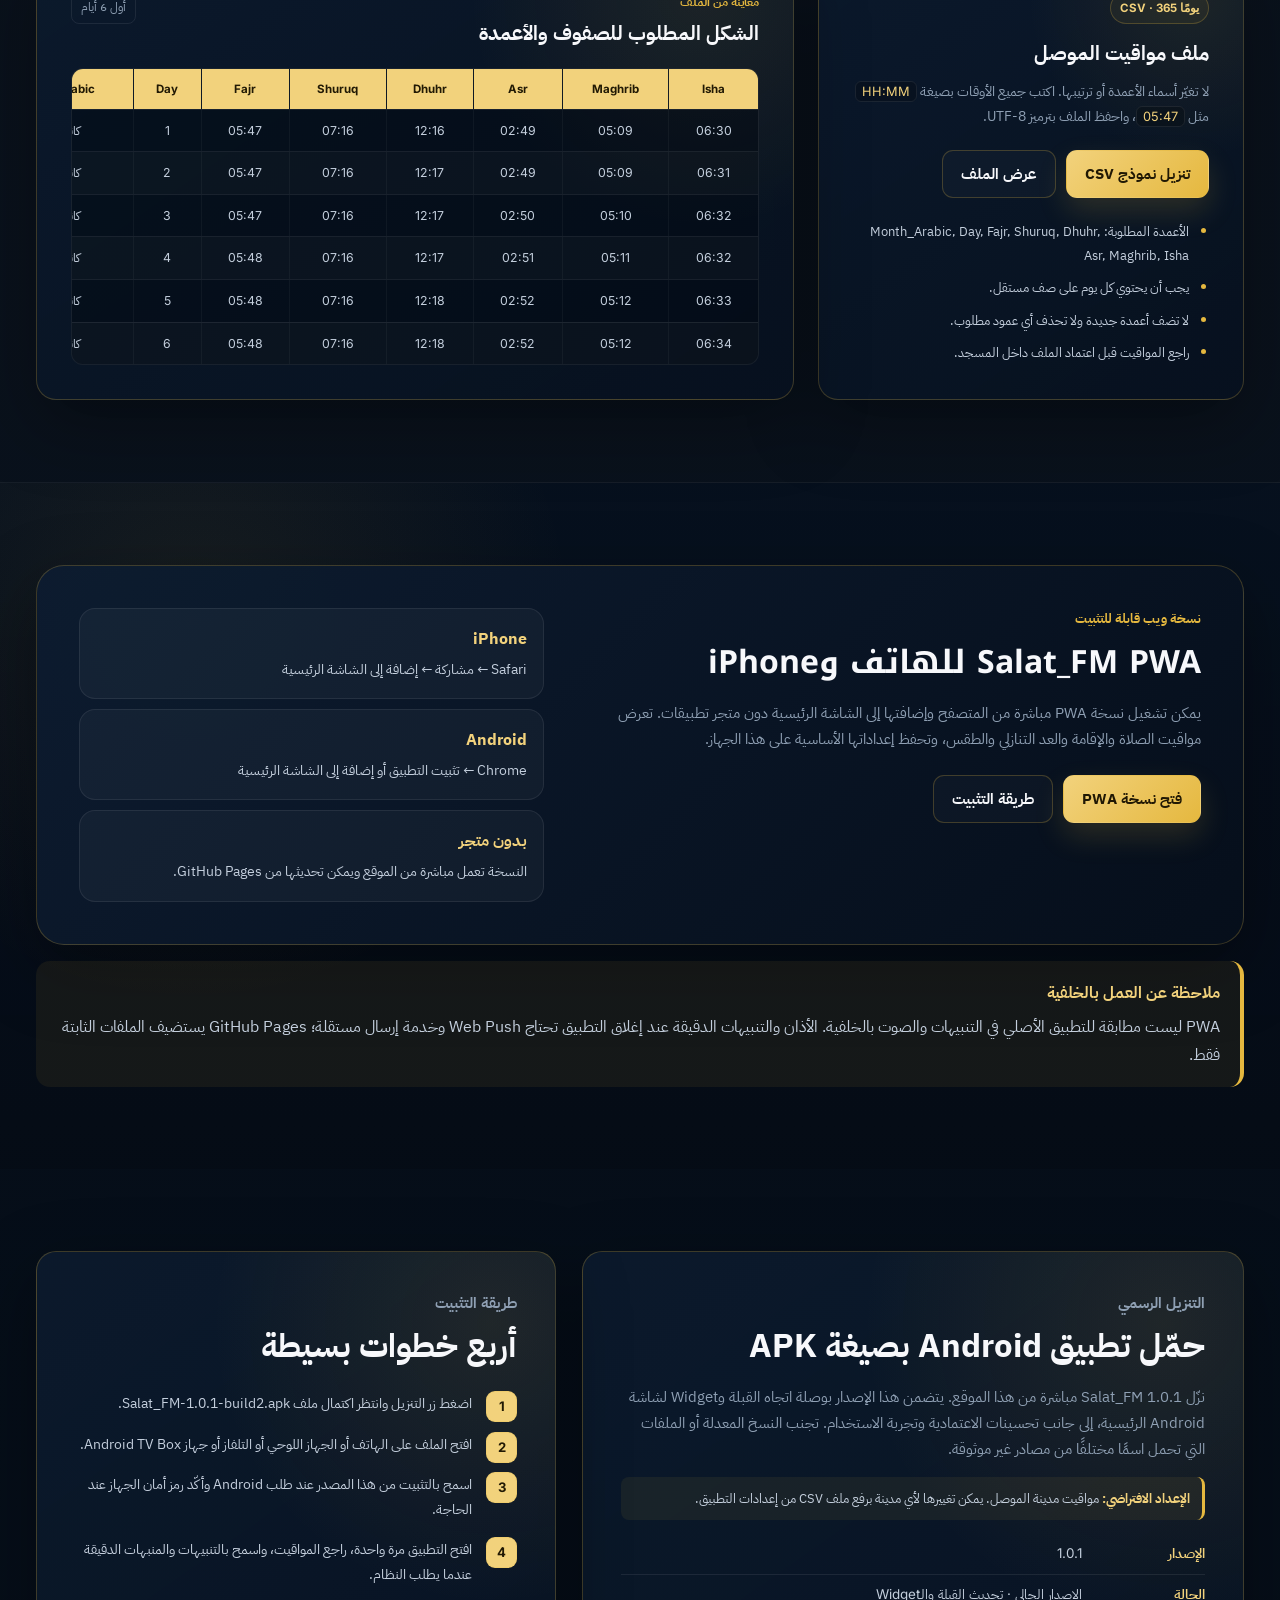
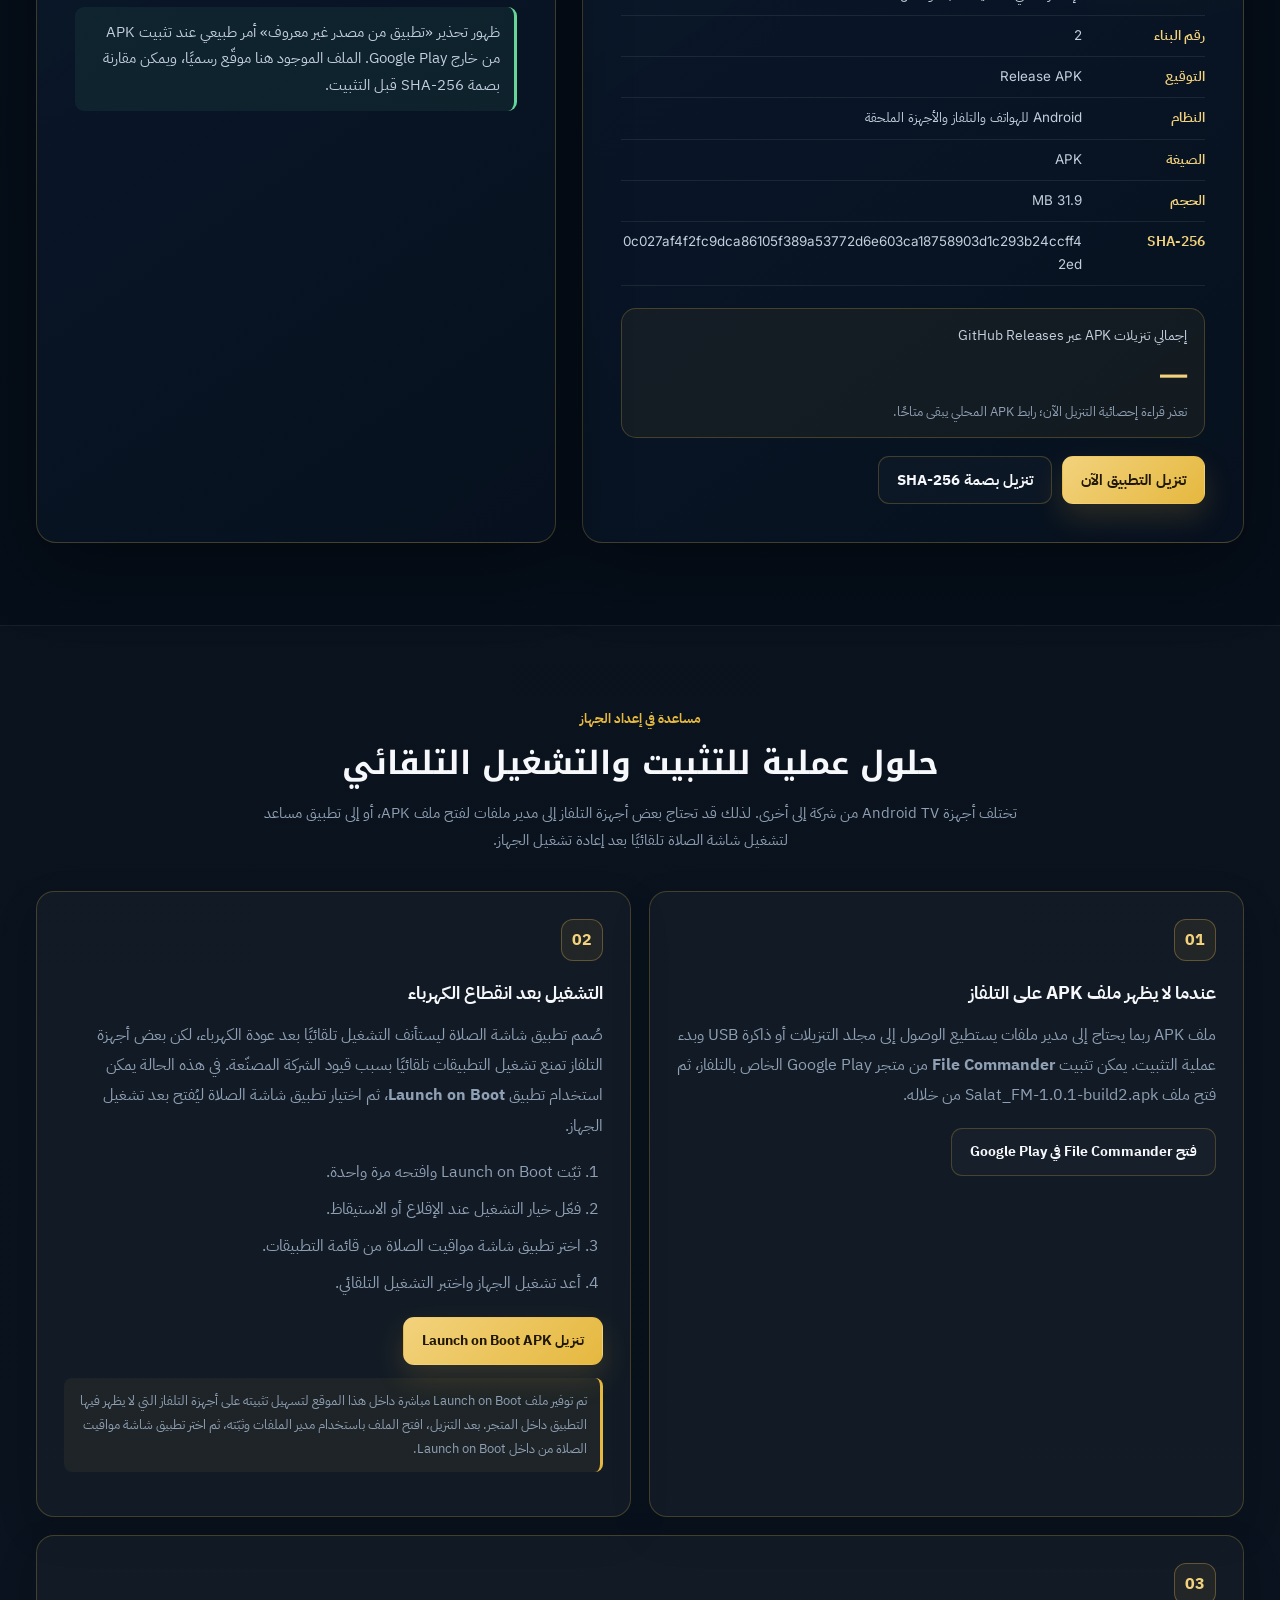
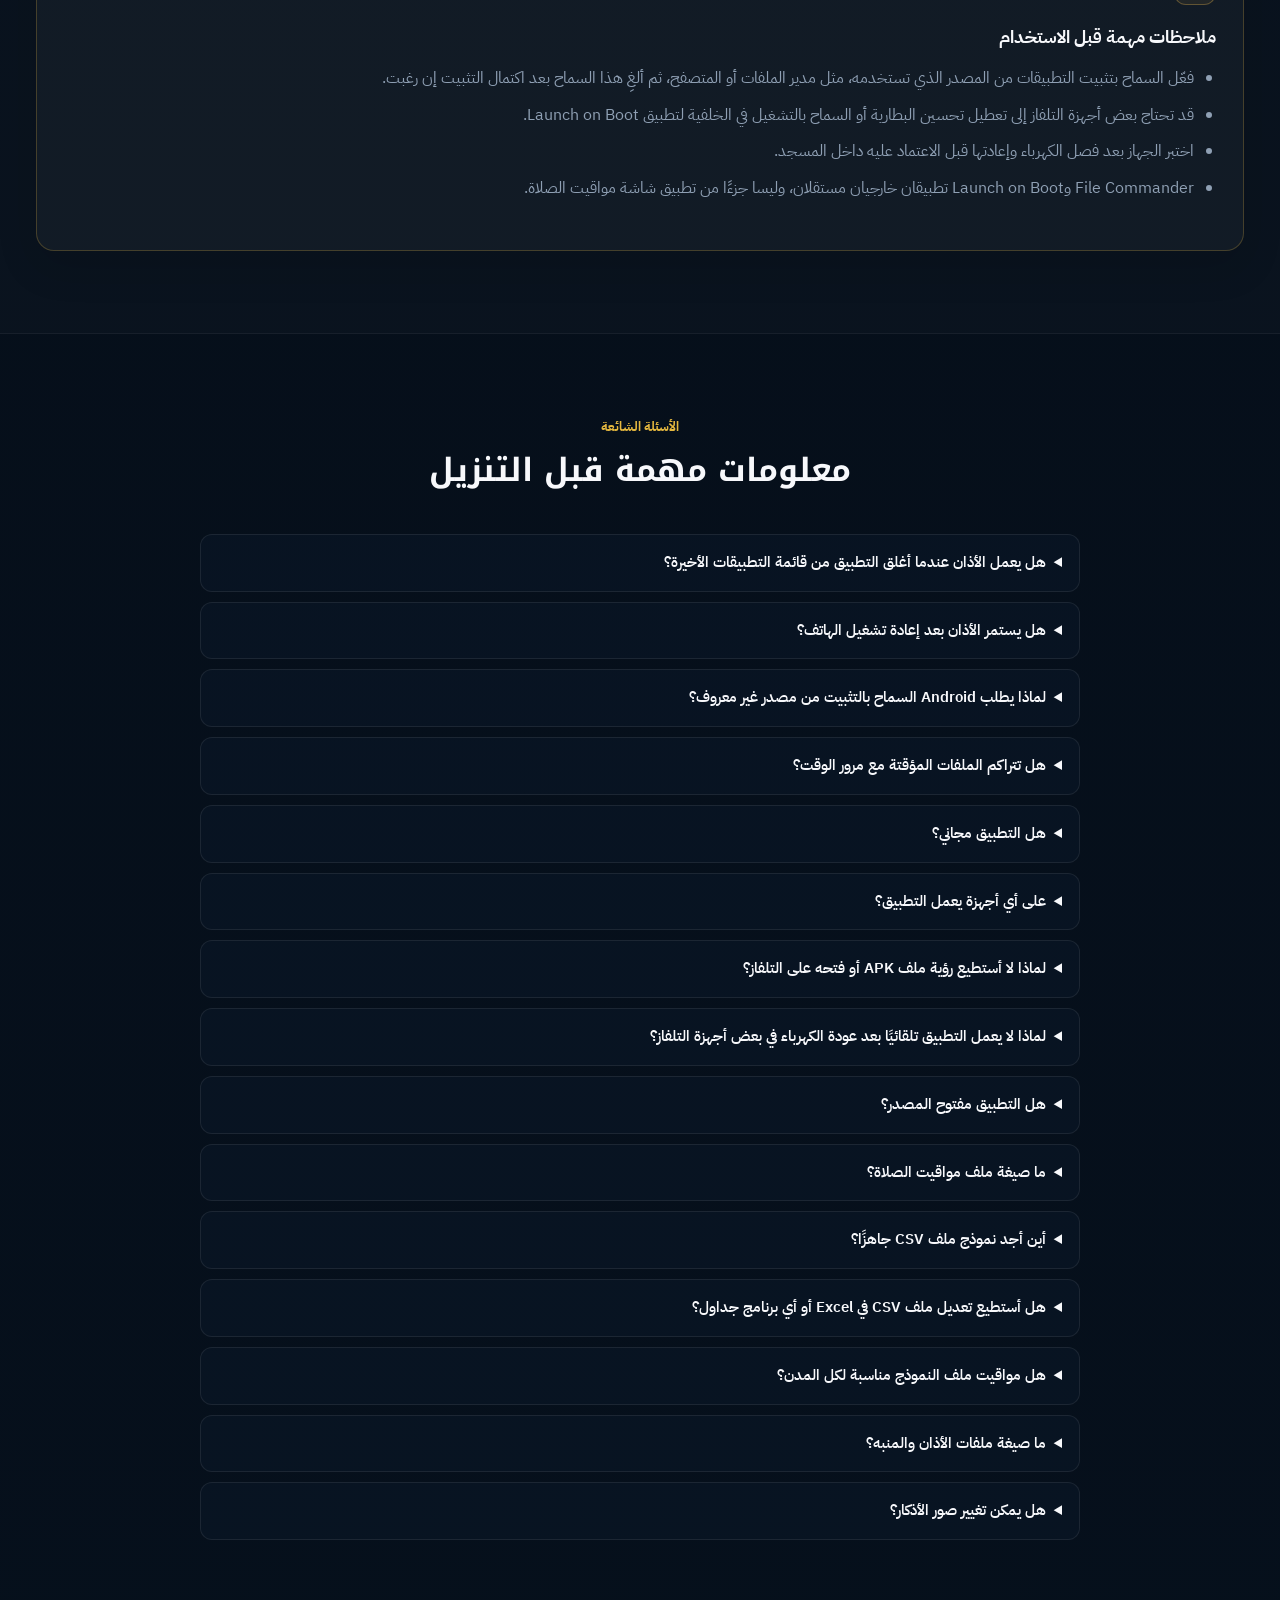
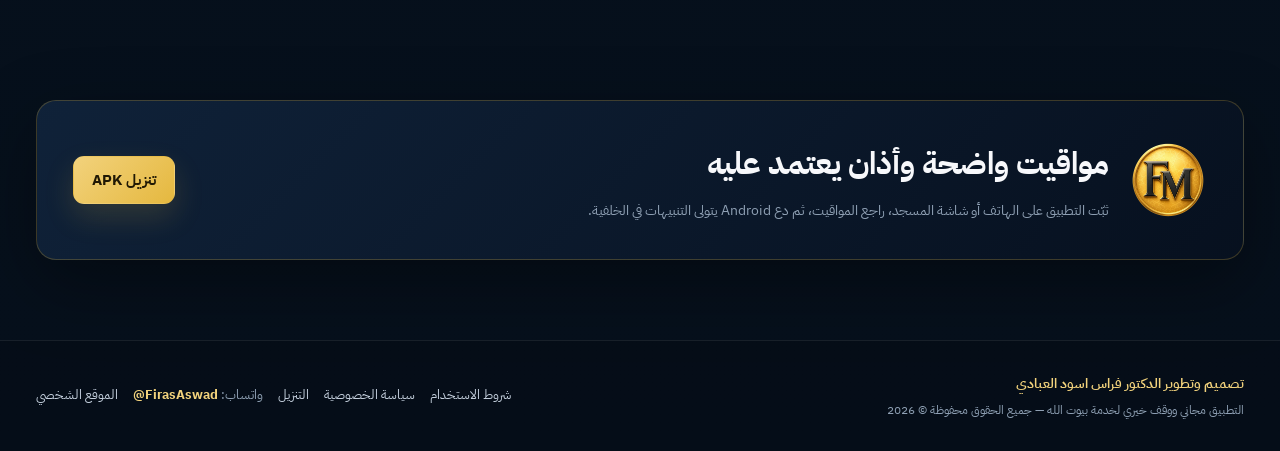
==== commit ba3c92c5: "Publish Salat_FM 1.0.1 with PWA and latest Android APK" ====
--- a/salat/index.html
+++ b/salat/index.html
@@ -79,7 +79,7 @@
           </p>
 
           <div class="hero-actions">
-            <a class="button button-primary js-apk-download" href="assets/downloads/firas-prayer-display.apk" download="firas-prayer-display.apk">
+            <a class="button button-primary js-apk-download" href="assets/downloads/Salat_FM-1.0.1-build2.apk?v=1.0.1-build2" download="Salat_FM-1.0.1-build2.apk">
               <svg width="20" height="20" viewBox="0 0 24 24" aria-hidden="true">
                 <path fill="currentColor" d="M11 3h2v10.17l3.59-3.58L18 11l-6 6-6-6 1.41-1.41L11 13.17V3ZM5 19h14v2H5v-2Z"/>
               </svg>
@@ -551,7 +551,7 @@
           </div>
 
           <div class="download-actions">
-            <a class="button button-primary js-apk-download" href="assets/downloads/firas-prayer-display.apk" download="firas-prayer-display.apk">
+            <a class="button button-primary js-apk-download" href="assets/downloads/Salat_FM-1.0.1-build2.apk?v=1.0.1-build2" download="Salat_FM-1.0.1-build2.apk">
               تنزيل التطبيق الآن
             </a>
             <a class="button button-secondary" href="assets/downloads/firas-prayer-display_SHA256.txt" download>
@@ -565,7 +565,7 @@
           <h2>أربع خطوات بسيطة</h2>
 
           <ol class="install-steps">
-            <li>اضغط زر التنزيل وانتظر اكتمال ملف <bdi>firas-prayer-display.apk</bdi>.</li>
+            <li>اضغط زر التنزيل وانتظر اكتمال ملف <bdi>Salat_FM-1.0.1-build2.apk</bdi>.</li>
             <li>افتح الملف على الهاتف أو الجهاز اللوحي أو التلفاز أو جهاز Android TV Box.</li>
             <li>اسمح بالتثبيت من هذا المصدر عند طلب Android وأكّد رمز أمان الجهاز عند الحاجة.</li>
             <li>افتح التطبيق مرة واحدة، راجع المواقيت، واسمح بالتنبيهات والمنبهات الدقيقة عندما يطلب النظام.</li>
@@ -600,7 +600,7 @@
               ملف APK ربما يحتاج إلى مدير ملفات يستطيع الوصول إلى مجلد التنزيلات
               أو ذاكرة USB وبدء عملية التثبيت. يمكن تثبيت
               <strong>File Commander</strong> من متجر Google Play الخاص بالتلفاز،
-              ثم فتح ملف <bdi>firas-prayer-display.apk</bdi> من خلاله.
+              ثم فتح ملف <bdi>Salat_FM-1.0.1-build2.apk</bdi> من خلاله.
             </p>
             <a class="button button-secondary external-tool-link"
                href="https://play.google.com/store/apps/details?id=com.mobisystems.fileman"
@@ -804,7 +804,7 @@
             <p>ثبّت التطبيق على الهاتف أو شاشة المسجد، راجع المواقيت، ثم دع Android يتولى التنبيهات في الخلفية.</p>
           </div>
 
-          <a class="button button-primary js-apk-download" href="assets/downloads/firas-prayer-display.apk" download="firas-prayer-display.apk">
+          <a class="button button-primary js-apk-download" href="assets/downloads/Salat_FM-1.0.1-build2.apk?v=1.0.1-build2" download="Salat_FM-1.0.1-build2.apk">
             تنزيل APK
           </a>
         </div>
@@ -841,7 +841,7 @@
     </div>
   </dialog>
 
-  <script src="assets/js/config.js"></script>
-  <script src="assets/js/main-wide.js?v=13"></script>
+  <script src="assets/js/config.js?v=1.0.1-build2"></script>
+  <script src="assets/js/main-wide.js?v=1.0.1-build2"></script>
 </body>
 </html>
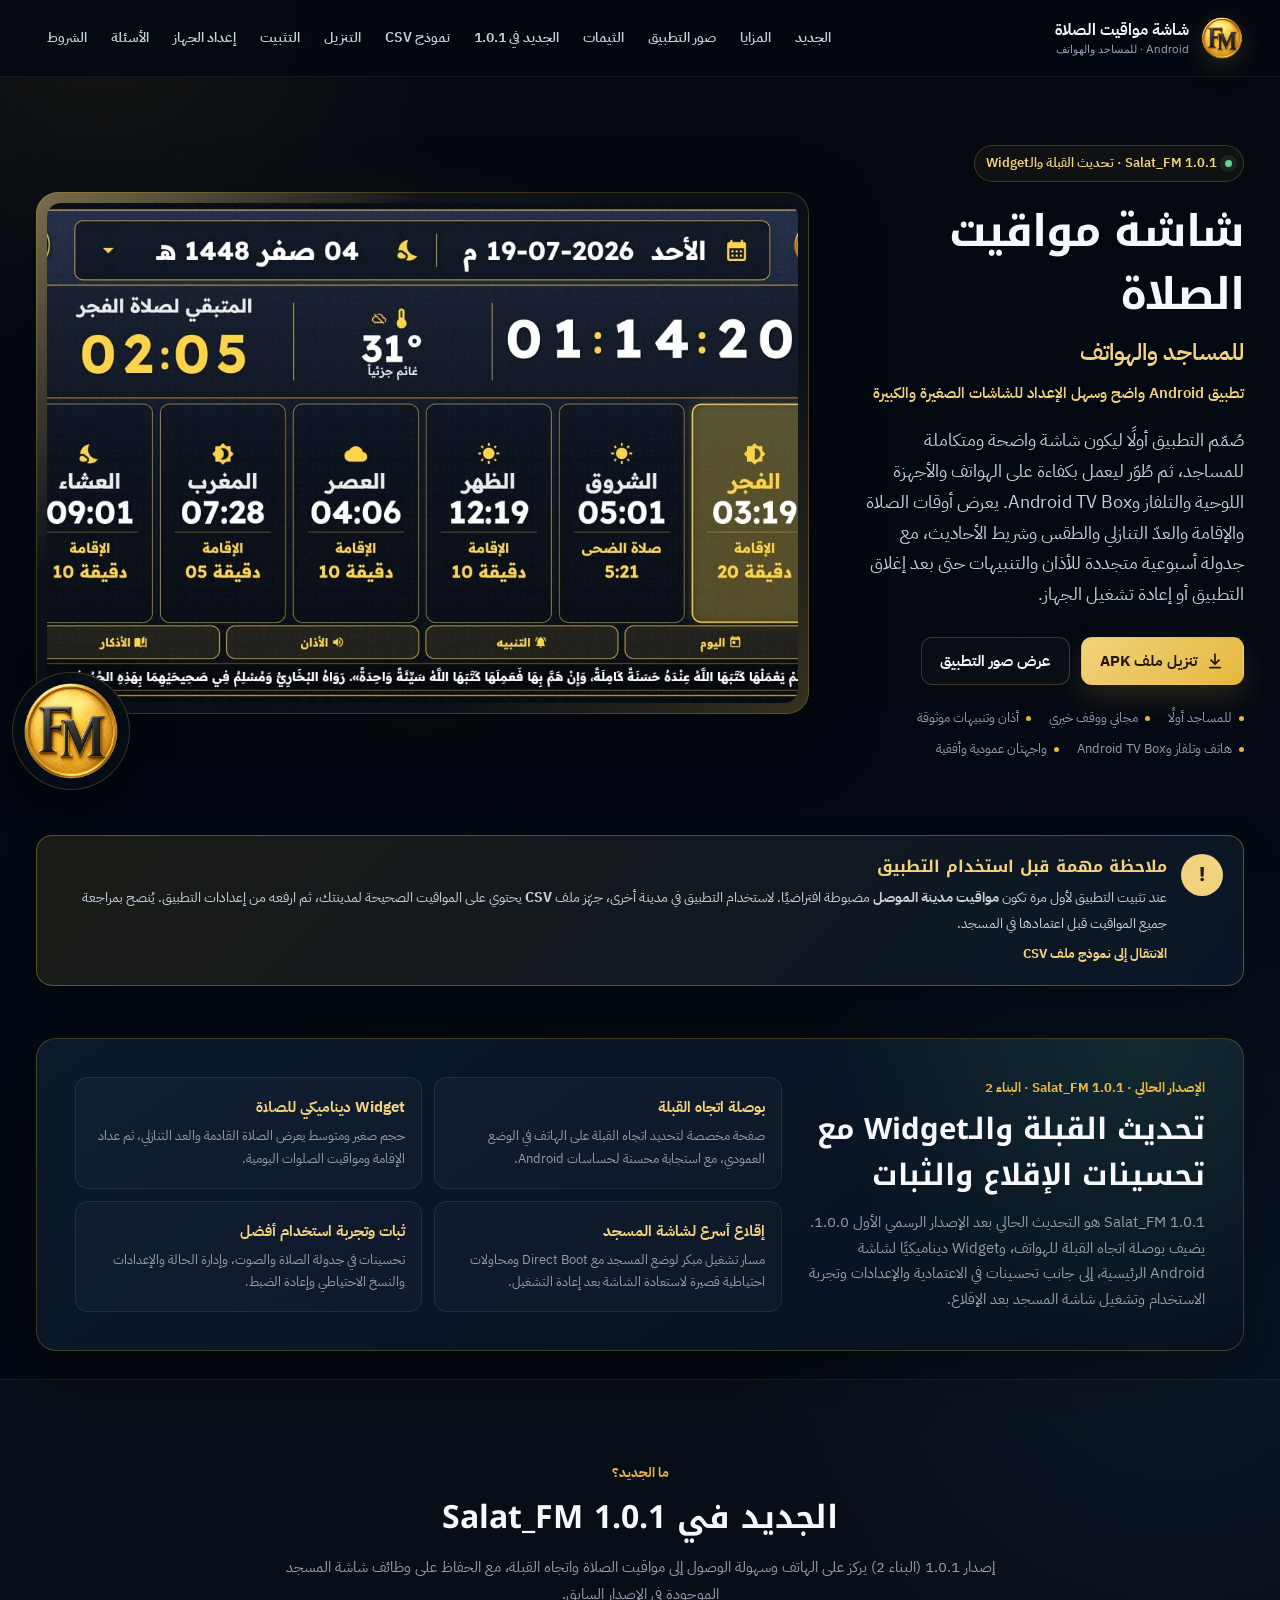
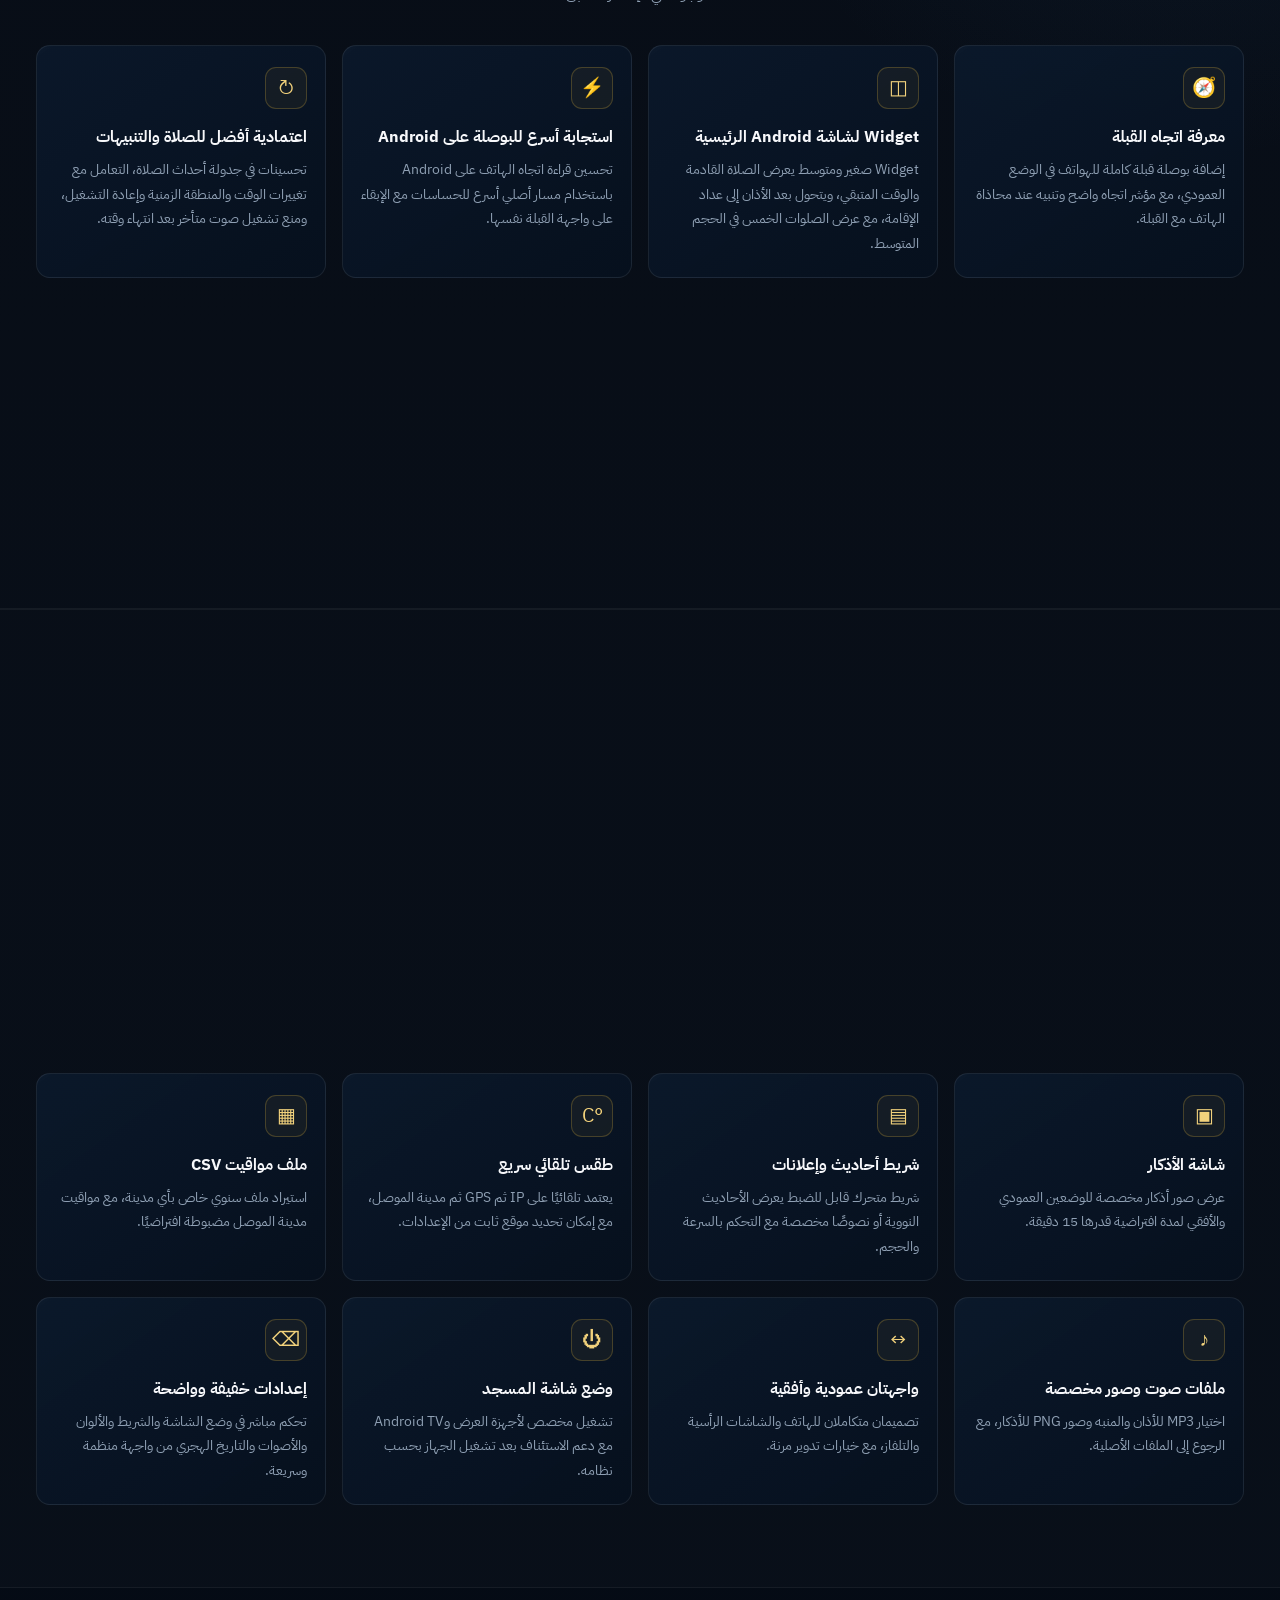
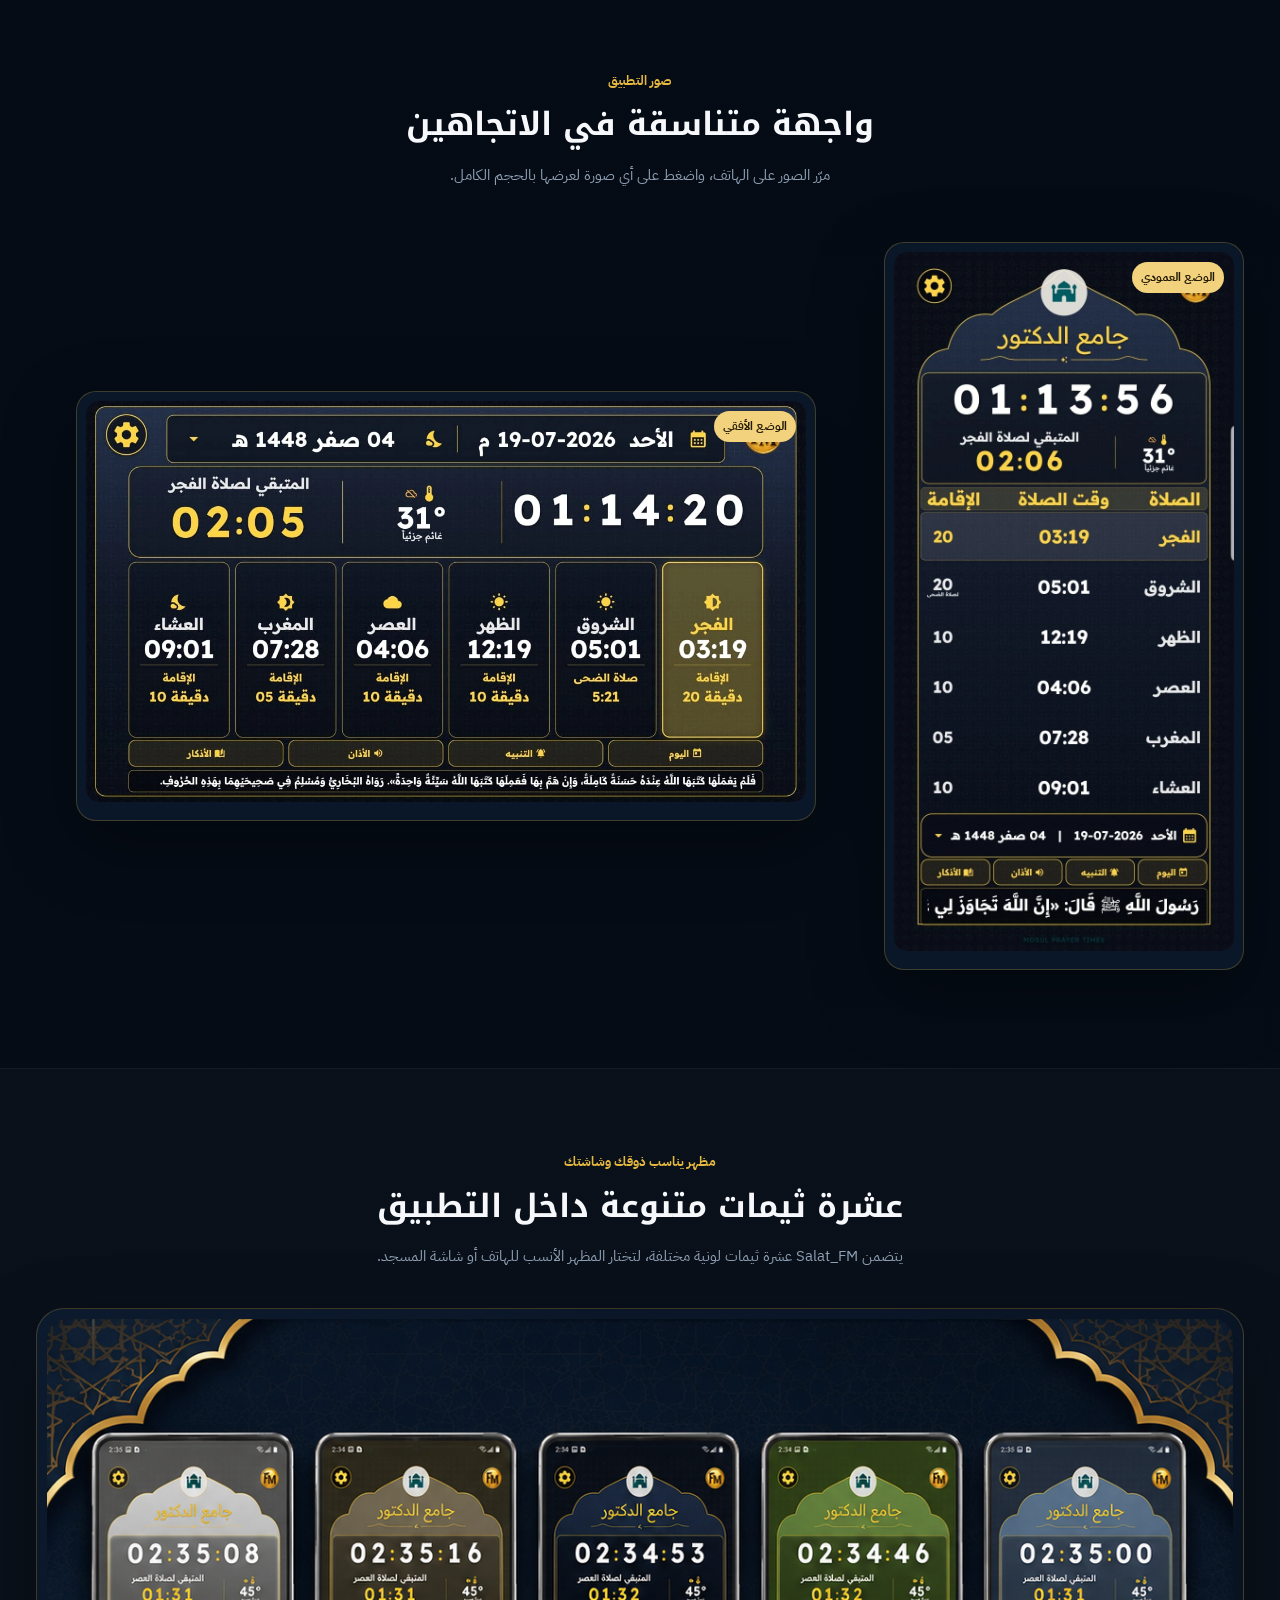
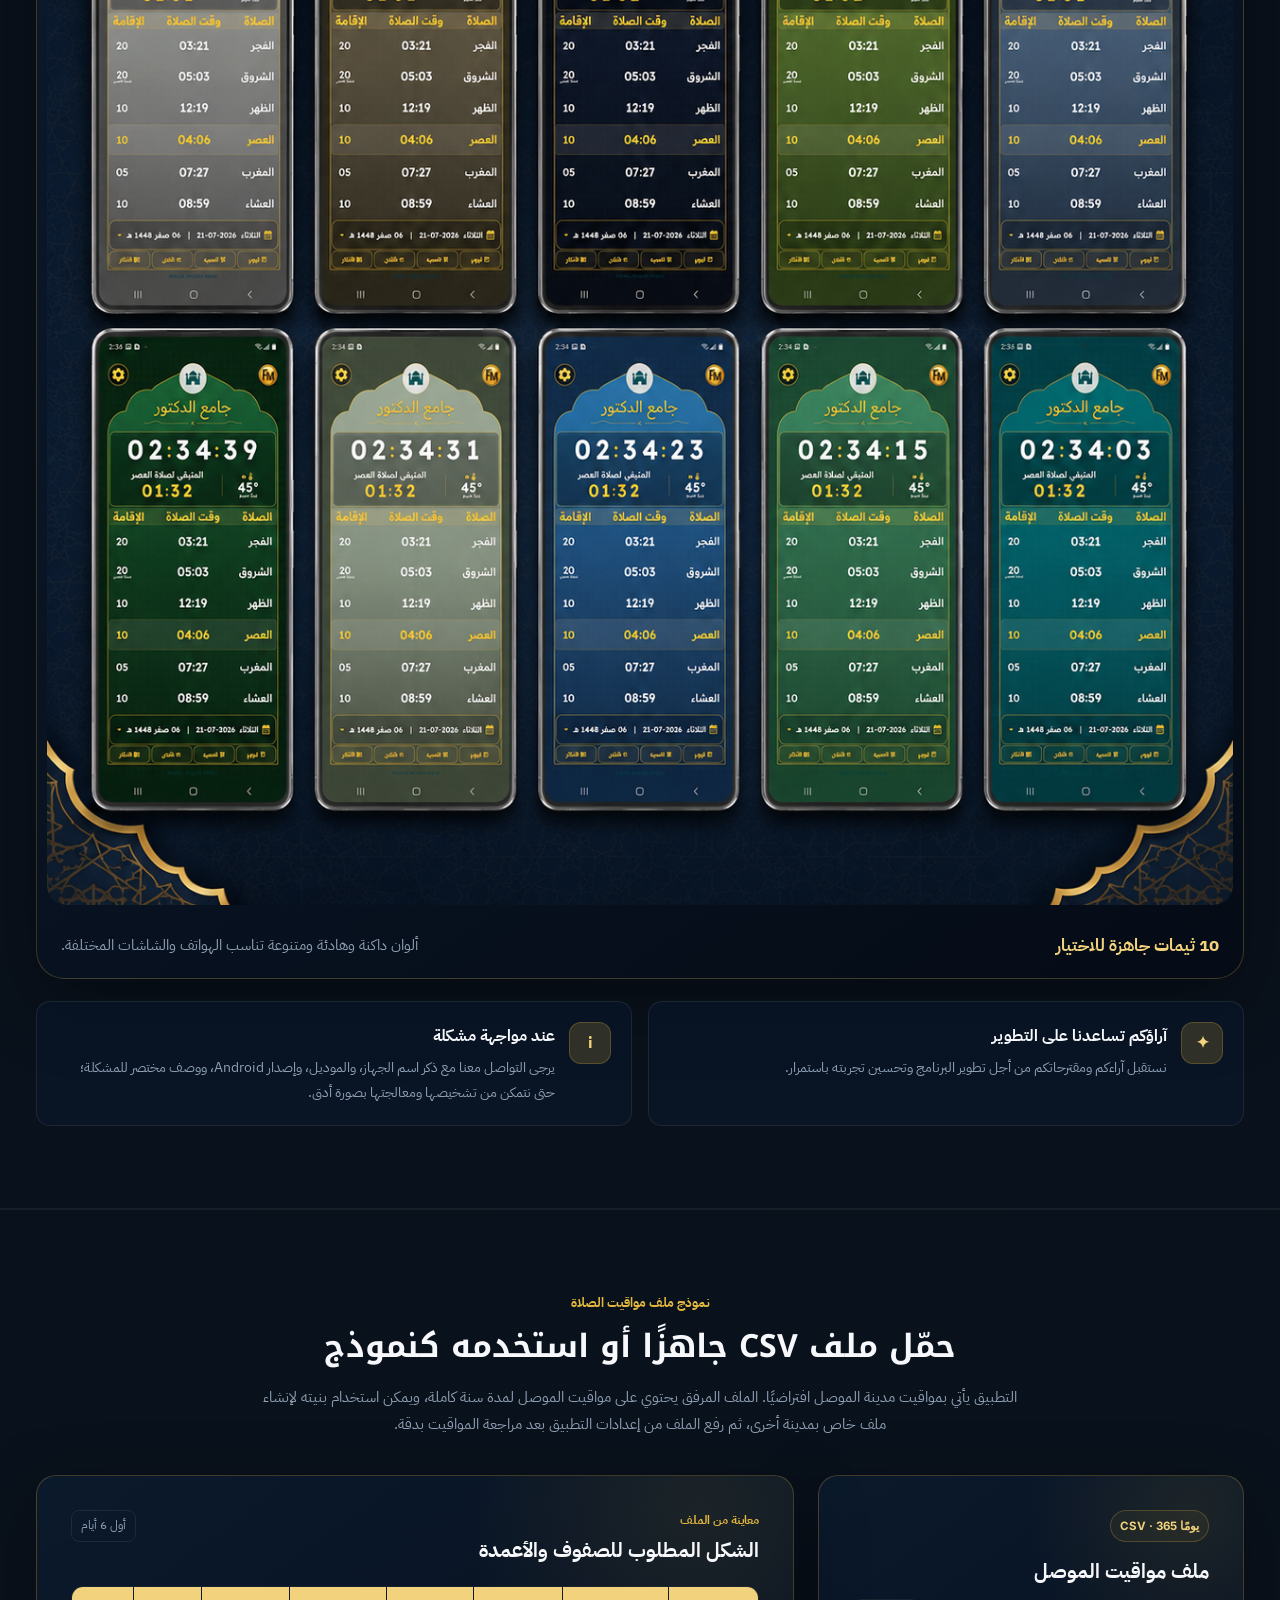
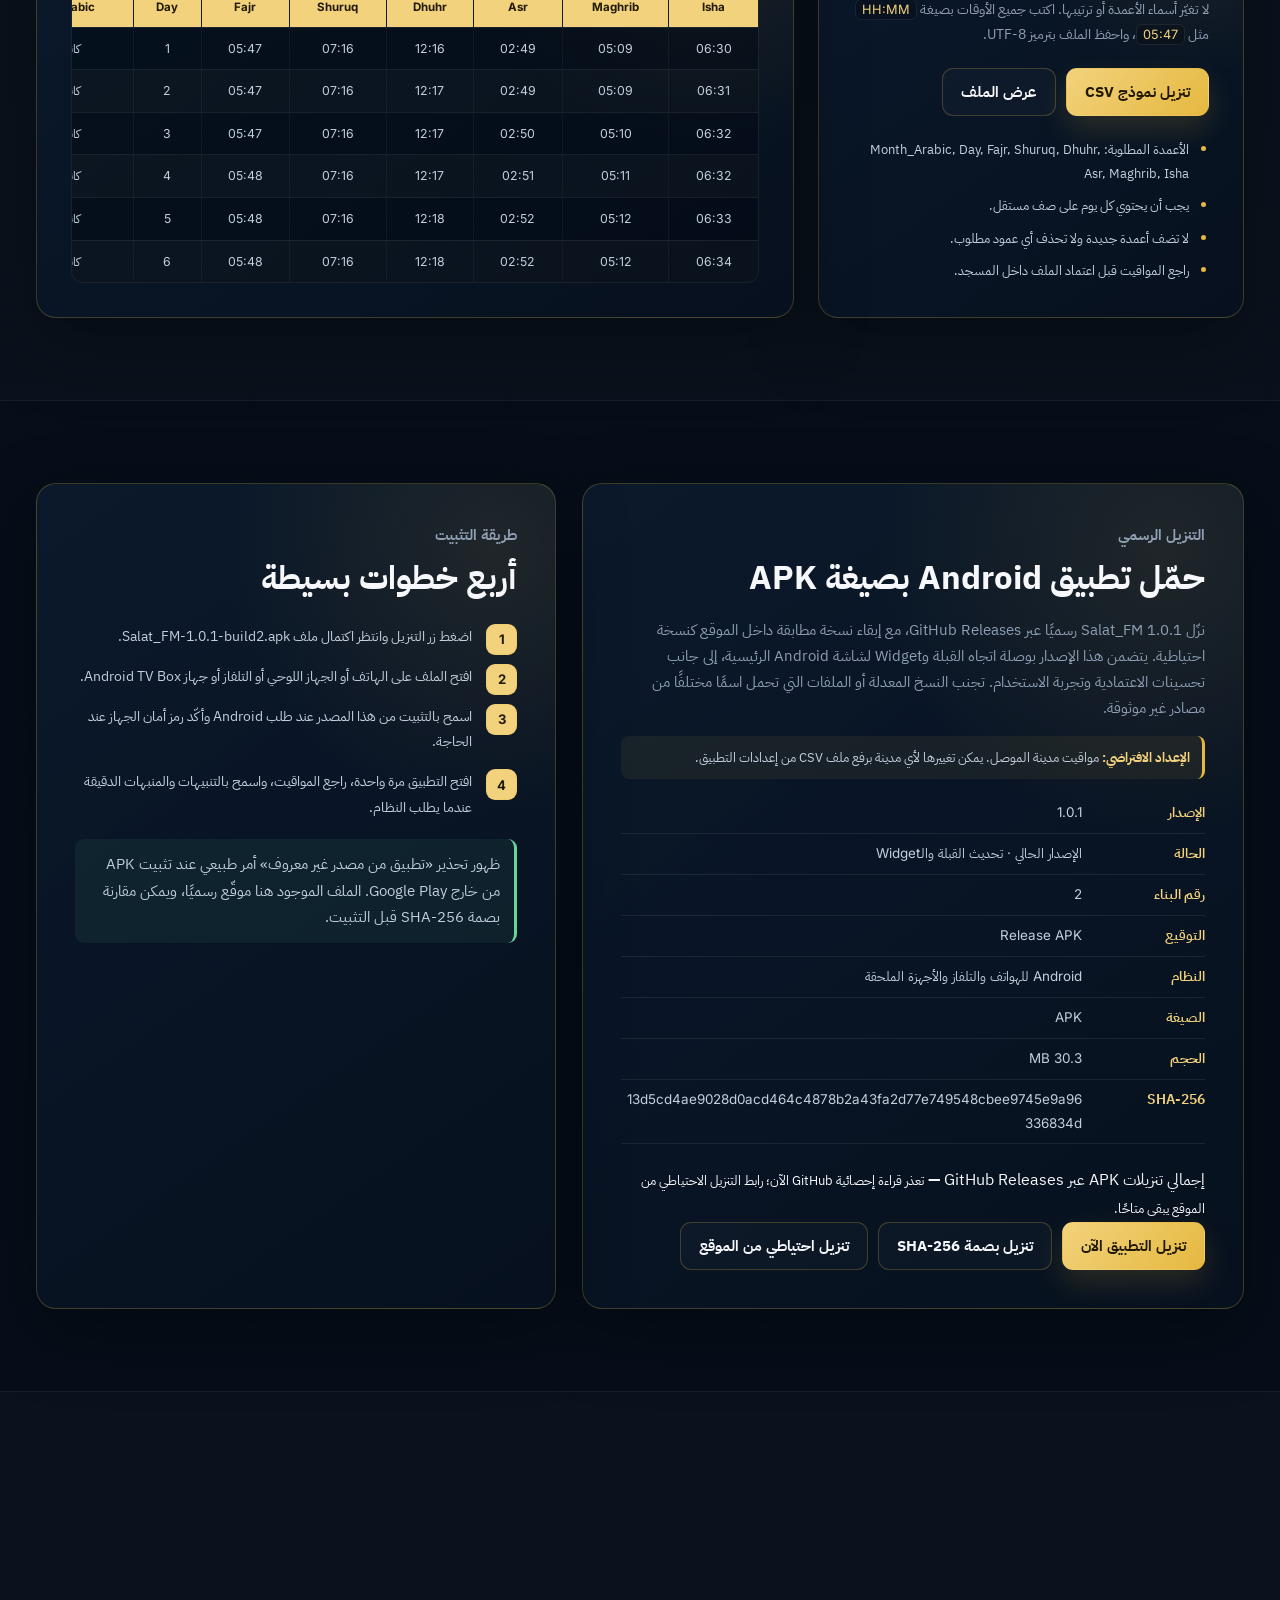
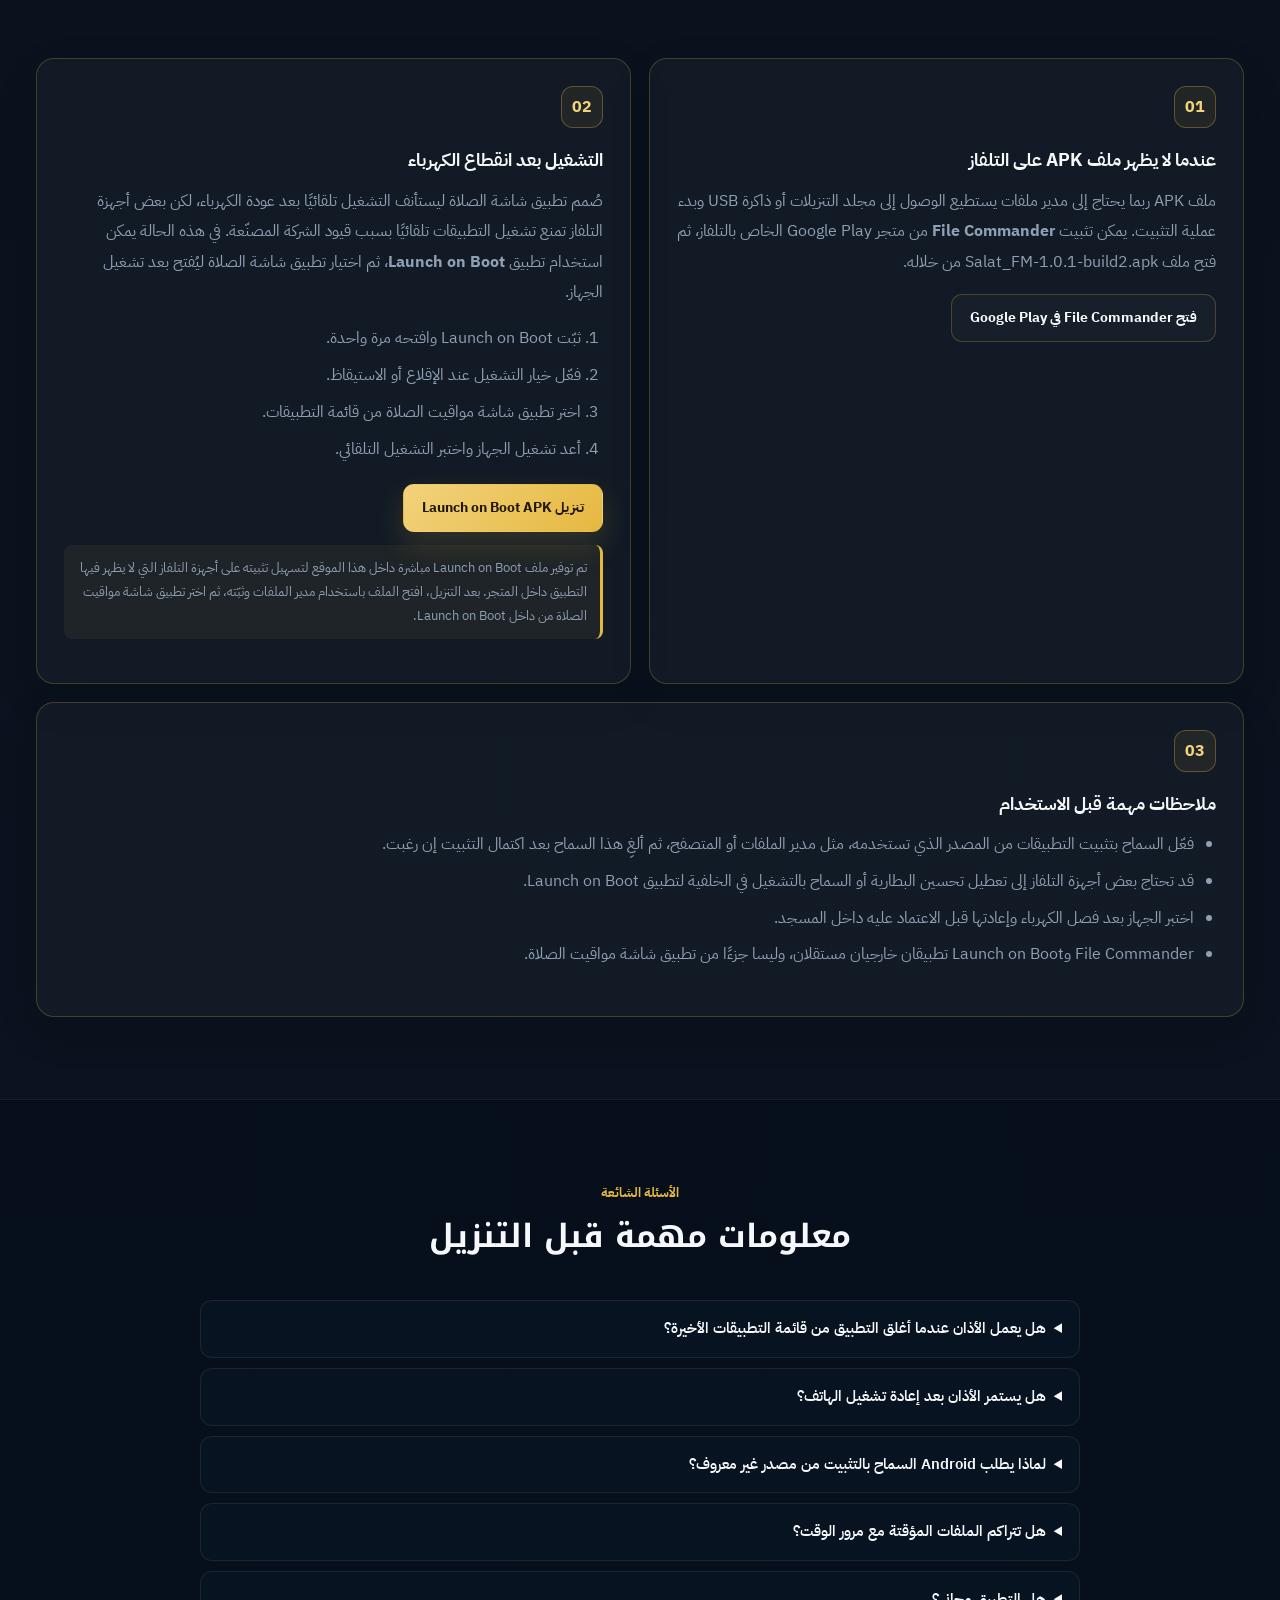
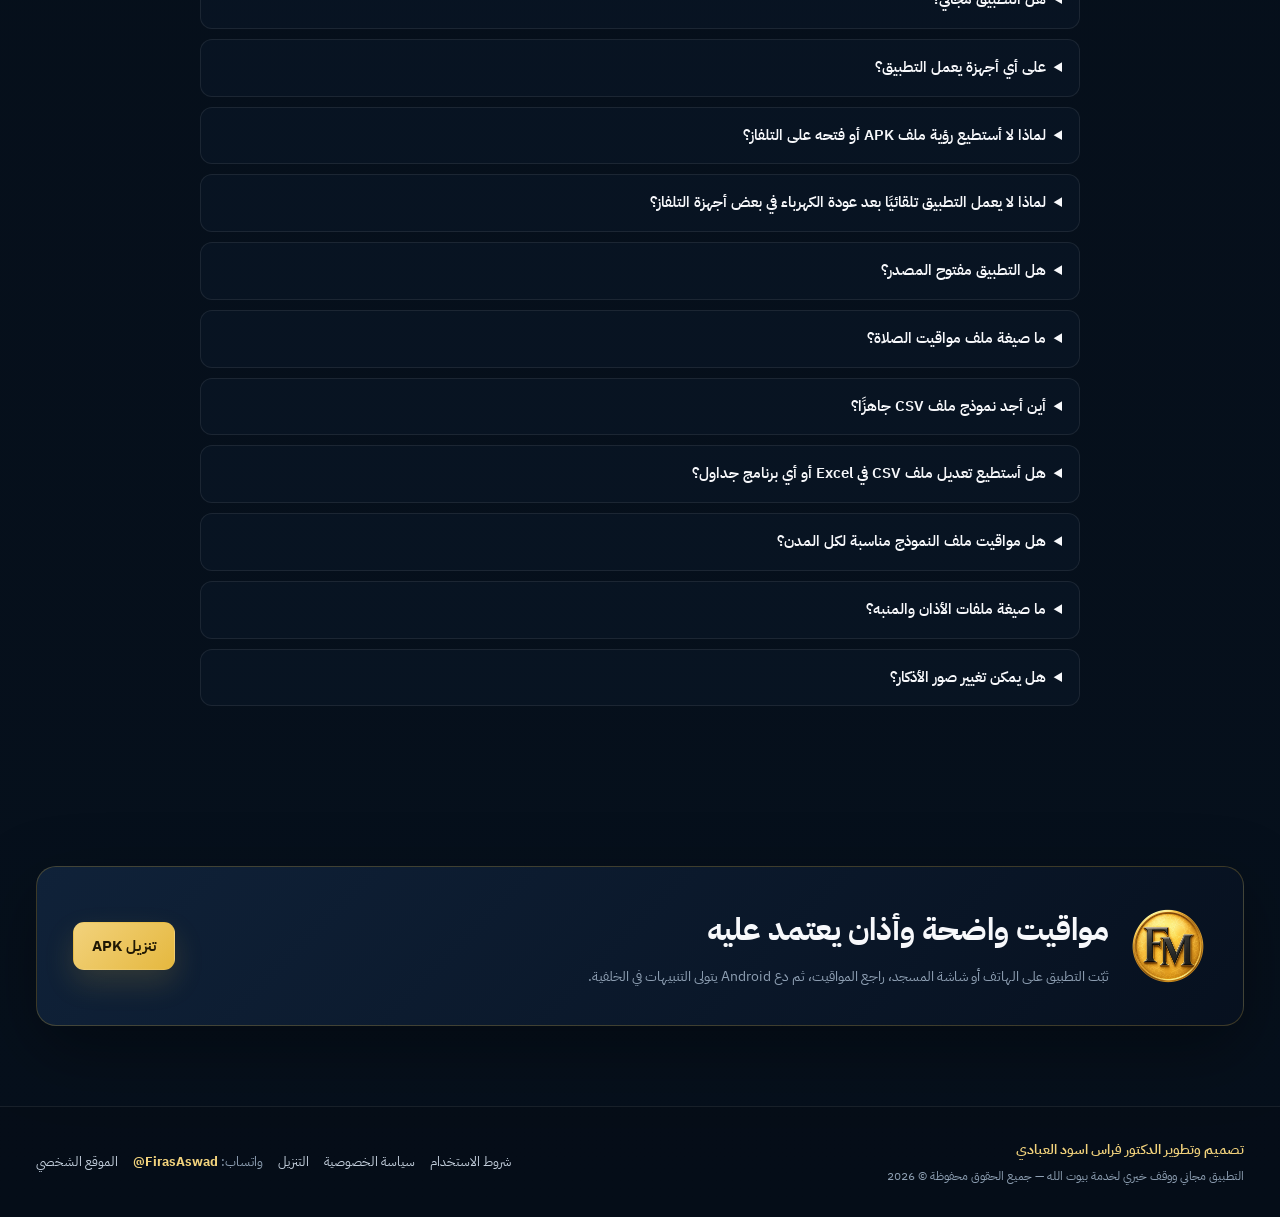
==== commit 87d9b180: "Update Salat_FM APK and remove PWA" ====
--- a/salat/index.html
+++ b/salat/index.html
@@ -6,16 +6,15 @@
   <meta name="theme-color" content="#050c16">
   <meta name="description" content="تطبيق Android مجاني لمواقيت الصلاة والإقامة للمساجد والهواتف، مع الأذان والتنبيهات في الخلفية بعد إعادة التشغيل، العد التنازلي، شريط الأحاديث، الأذكار، الطقس، وملفات CSV.">
   <meta name="author" content="الدكتور فراس اسود العبادي">
-  <meta property="og:title" content="Salat_FM 1.0.1 — تحديث القبلة والـWidget ونسخة PWA">
-  <meta property="og:description" content="Salat_FM 1.0.1 تطبيق مجاني ووقف خيري للمساجد والهواتف، مع مواقيت الصلاة والإقامة والأذان وبوصلة القبلة وWidget Android ونسخة PWA.">
+  <meta property="og:title" content="Salat_FM 1.0.1 — تحديث القبلة والـWidget وتحسين تشغيل شاشة المسجد">
+  <meta property="og:description" content="Salat_FM 1.0.1 تطبيق مجاني ووقف خيري للمساجد والهواتف، مع مواقيت الصلاة والإقامة والأذان وبوصلة القبلة وWidget Android وتحسينات الإقلاع لشاشات المسجد.">
   <meta property="og:type" content="website">
   <meta property="og:url" content="https://faswad.github.io/salat/">
   <meta property="og:image" content="https://faswad.github.io/salat/assets/images/social-preview.jpg">
   <meta name="twitter:card" content="summary_large_image">
   <link rel="icon" type="image/png" sizes="32x32" href="assets/images/favicon-32.png">
-  <link rel="manifest" href="site.webmanifest">
   <link rel="stylesheet" href="assets/css/style-wide.css?v=14">
-  <title>Salat_FM 1.0.1 | تحديث القبلة والـWidget وتنزيل APK وPWA</title>
+  <title>Salat_FM 1.0.1 | تحديث القبلة والـWidget وتنزيل APK</title>
 </head>
 <body>
   <a class="skip-link" href="#mainContent">انتقل إلى المحتوى الرئيسي</a>
@@ -44,10 +43,8 @@
         <a href="#gallery">صور التطبيق</a>
         <a href="#themes">الثيمات</a>
         <a href="#whats-new">الجديد في 1.0.1</a>
-        <a href="#pwa">نسخة الويب</a>
         <a href="#csv-template">نموذج CSV</a>
         <a href="#download">التنزيل</a>
-        <a href="app/">نسخة PWA</a>
         <a href="#install">التثبيت</a>
         <a href="#device-help">إعداد الجهاز</a>
         <a href="#faq">الأسئلة</a>
@@ -79,7 +76,7 @@
           </p>
 
           <div class="hero-actions">
-            <a class="button button-primary js-apk-download" href="assets/downloads/Salat_FM-1.0.1-build2.apk?v=1.0.1-build2" download="Salat_FM-1.0.1-build2.apk">
+            <a class="button button-primary js-apk-download" href="https://github.com/faswad/faswad.github.io/releases/latest/download/firas-prayer-display.apk">
               <svg width="20" height="20" viewBox="0 0 24 24" aria-hidden="true">
                 <path fill="currentColor" d="M11 3h2v10.17l3.59-3.58L18 11l-6 6-6-6 1.41-1.41L11 13.17V3ZM5 19h14v2H5v-2Z"/>
               </svg>
@@ -88,7 +85,6 @@
 
             <a class="button button-secondary" href="#gallery">عرض صور التطبيق</a>
 
-            <a class="button button-secondary pwa-launch-button" href="app/">تشغيل نسخة PWA</a>
           </div>
 
           <div class="hero-meta" aria-label="معلومات سريعة">
@@ -137,11 +133,11 @@
         <div class="latest-release-panel reveal">
           <div class="latest-release-copy">
             <p class="section-kicker">الإصدار الحالي · Salat_FM 1.0.1 · البناء 2</p>
-            <h2>تحديث القبلة والـWidget مع تحسينات الثبات</h2>
+            <h2>تحديث القبلة والـWidget مع تحسينات الإقلاع والثبات</h2>
             <p>
               Salat_FM 1.0.1 هو التحديث الحالي بعد الإصدار الرسمي الأول 1.0.0.
               يضيف بوصلة اتجاه القبلة للهواتف، وWidget ديناميكيًا لشاشة Android الرئيسية،
-              إلى جانب تحسينات في الاعتمادية والإعدادات وتجربة الاستخدام.
+              إلى جانب تحسينات في الاعتمادية والإعدادات وتجربة الاستخدام وتشغيل شاشة المسجد بعد الإقلاع.
             </p>
           </div>
           <div class="latest-release-grid">
@@ -154,8 +150,8 @@
               <span>حجم صغير ومتوسط يعرض الصلاة القادمة والعد التنازلي، ثم عداد الإقامة ومواقيت الصلوات اليومية.</span>
             </article>
             <article>
-              <strong>نسخة PWA قابلة للتثبيت</strong>
-              <span>نسخة ويب للهاتف وiPhone تعمل من الموقع ويمكن إضافتها إلى الشاشة الرئيسية دون متجر تطبيقات.</span>
+              <strong>إقلاع أسرع لشاشة المسجد</strong>
+              <span>مسار تشغيل مبكر لوضع المسجد مع Direct Boot ومحاولات احتياطية قصيرة لاستعادة الشاشة بعد إعادة التشغيل.</span>
             </article>
             <article>
               <strong>ثبات وتجربة استخدام أفضل</strong>
@@ -210,15 +206,12 @@
           </article>
 
           <article class="feature-card reveal">
-            <div class="feature-icon" aria-hidden="true">PWA</div>
-            <h3>نسخة ويب للهاتف وiPhone</h3>
-            <p>إضافة نسخة PWA منفصلة قابلة للتثبيت من الموقع لعرض المواقيت والعد التنازلي والطقس والإعدادات الأساسية دون متجر تطبيقات.</p>
-          </article>
-        </div>
-
-        <p class="section-description reveal" style="margin-top:24px">
-          ملاحظة: نسخة PWA خيار ويب مستقل، وليست بديلًا كاملًا عن تطبيق Android الأصلي في الأذان بالخلفية أو Widget النظام.
-        </p>
+            <div class="feature-icon" aria-hidden="true">TV</div>
+            <h3>استعادة شاشة المسجد بعد الإقلاع</h3>
+            <p>تحسين بدء التشغيل على Android TV وFire TV وAndroid Box عبر مسار مبكر لوضع المسجد، مع إبقاء محاولات الاستعادة القصيرة كخطة احتياطية.</p>
+          </article>
+        </div>
+
       </div>
     </section>
 
@@ -459,45 +452,13 @@
       </div>
     </section>
 
-    <section id="pwa" class="section pwa-section">
-      <div class="container">
-        <div class="pwa-panel reveal">
-          <div class="pwa-copy">
-            <p class="section-kicker">نسخة ويب قابلة للتثبيت</p>
-            <h2 class="section-title">Salat_FM PWA للهاتف وiPhone</h2>
-            <p class="section-description">
-              يمكن تشغيل نسخة PWA مباشرة من المتصفح وإضافتها إلى الشاشة الرئيسية دون متجر تطبيقات.
-              تعرض مواقيت الصلاة والإقامة والعد التنازلي والطقس، وتحفظ إعداداتها الأساسية على هذا الجهاز.
-            </p>
-            <div class="pwa-actions">
-              <a class="button button-primary" href="app/">فتح نسخة PWA</a>
-              <a class="button button-secondary" href="#pwa-install">طريقة التثبيت</a>
-            </div>
-          </div>
-          <div class="pwa-points">
-            <article><strong>iPhone</strong><span>Safari ← مشاركة ← إضافة إلى الشاشة الرئيسية</span></article>
-            <article><strong>Android</strong><span>Chrome ← تثبيت التطبيق أو إضافة إلى الشاشة الرئيسية</span></article>
-            <article><strong>بدون متجر</strong><span>النسخة تعمل مباشرة من الموقع ويمكن تحديثها من GitHub Pages.</span></article>
-          </div>
-        </div>
-
-        <div id="pwa-install" class="pwa-install-note reveal">
-          <strong>ملاحظة عن العمل بالخلفية</strong>
-          <p>
-            PWA ليست مطابقة للتطبيق الأصلي في التنبيهات والصوت بالخلفية. الأذان والتنبيهات الدقيقة عند
-            إغلاق التطبيق تحتاج Web Push وخدمة إرسال مستقلة؛ GitHub Pages يستضيف الملفات الثابتة فقط.
-          </p>
-        </div>
-      </div>
-    </section>
-
     <section id="download" class="section">
       <div class="container download-grid">
         <article class="download-card reveal">
           <p class="section-kicker">التنزيل الرسمي</p>
           <h2>حمّل تطبيق Android بصيغة APK</h2>
           <p>
-            نزّل Salat_FM 1.0.1 مباشرة من هذا الموقع. يتضمن هذا الإصدار بوصلة اتجاه القبلة
+            نزّل Salat_FM 1.0.1 رسميًا عبر GitHub Releases، مع إبقاء نسخة مطابقة داخل الموقع كنسخة احتياطية. يتضمن هذا الإصدار بوصلة اتجاه القبلة
             وWidget لشاشة Android الرئيسية، إلى جانب تحسينات الاعتمادية وتجربة الاستخدام.
             تجنب النسخ المعدلة أو الملفات التي تحمل اسمًا مختلفًا من مصادر غير موثوقة.
           </p>
@@ -534,11 +495,11 @@
             </div>
             <div class="meta-row">
               <dt>الحجم</dt>
-              <dd data-apk-size>28.6 MB</dd>
+              <dd data-apk-size>30.3 MB</dd>
             </div>
             <div class="meta-row">
               <dt>SHA-256</dt>
-              <dd data-apk-sha>0d536fa141c35c03ce28fc4618f5762d03c133415bd1ae5cc6f830f9cc113294</dd>
+              <dd data-apk-sha>13d5cd4ae9028d0acd464c4878b2a43fa2d77e749548cbee9745e9a96336834d</dd>
             </div>
           </dl>
 
@@ -546,16 +507,19 @@
             <span>إجمالي تنزيلات APK عبر GitHub Releases</span>
             <strong data-download-count>—</strong>
             <small data-download-count-note>
-              يظهر العداد بعد نشر APK كملف ضمن GitHub Releases.
+              يُحدّث العداد تلقائيًا من GitHub Releases ويجمع تنزيلات ملفات Salat_FM المنشورة هناك.
             </small>
           </div>
 
           <div class="download-actions">
-            <a class="button button-primary js-apk-download" href="assets/downloads/Salat_FM-1.0.1-build2.apk?v=1.0.1-build2" download="Salat_FM-1.0.1-build2.apk">
+            <a class="button button-primary js-apk-download" href="https://github.com/faswad/faswad.github.io/releases/latest/download/firas-prayer-display.apk">
               تنزيل التطبيق الآن
             </a>
             <a class="button button-secondary" href="assets/downloads/firas-prayer-display_SHA256.txt" download>
               تنزيل بصمة SHA-256
+            </a>
+            <a class="button button-secondary" href="assets/downloads/Salat_FM-1.0.1-build2.apk?v=1.0.1-build2-local" download="Salat_FM-1.0.1-build2.apk">
+              تنزيل احتياطي من الموقع
             </a>
           </div>
         </article>
@@ -804,7 +768,7 @@
             <p>ثبّت التطبيق على الهاتف أو شاشة المسجد، راجع المواقيت، ثم دع Android يتولى التنبيهات في الخلفية.</p>
           </div>
 
-          <a class="button button-primary js-apk-download" href="assets/downloads/Salat_FM-1.0.1-build2.apk?v=1.0.1-build2" download="Salat_FM-1.0.1-build2.apk">
+          <a class="button button-primary js-apk-download" href="https://github.com/faswad/faswad.github.io/releases/latest/download/firas-prayer-display.apk">
             تنزيل APK
           </a>
         </div>
--- a/salat/assets/css/style-wide.css
+++ b/salat/assets/css/style-wide.css
@@ -3073,54 +3073,3 @@
 }
 
 
-/* Salat_FM PWA */
-.pwa-section {
-  background:
-    radial-gradient(circle at 15% 20%, rgba(229, 184, 63, 0.08), transparent 24rem),
-    linear-gradient(180deg, rgba(7, 17, 31, 0.9), rgba(5, 12, 22, 0.98));
-}
-
-.pwa-panel {
-  display: grid;
-  grid-template-columns: minmax(0, 1.15fr) minmax(300px, 0.85fr);
-  gap: 28px;
-  padding: clamp(24px, 4vw, 42px);
-  border: 1px solid var(--border);
-  border-radius: var(--radius-xl);
-  background: linear-gradient(135deg, rgba(13, 28, 48, 0.96), rgba(6, 15, 27, 0.96));
-  box-shadow: var(--shadow);
-}
-
-.pwa-copy .section-description { margin-inline: 0; }
-.pwa-actions { display: flex; flex-wrap: wrap; gap: 10px; margin-top: 22px; }
-.pwa-points { display: grid; gap: 10px; }
-.pwa-points article {
-  padding: 16px;
-  border: 1px solid var(--border-soft);
-  border-radius: 16px;
-  background: rgba(255,255,255,0.035);
-}
-.pwa-points strong, .pwa-points span { display: block; }
-.pwa-points strong { color: var(--gold-soft); margin-bottom: 4px; }
-.pwa-points span { color: var(--text-soft); font-size: 0.9rem; }
-.pwa-install-note {
-  margin-top: 16px;
-  padding: 18px 20px;
-  border-right: 4px solid var(--gold);
-  border-radius: 14px;
-  background: rgba(229, 184, 63, 0.07);
-}
-.pwa-install-note strong { color: var(--gold-soft); }
-.pwa-install-note p { margin: 6px 0 0; color: var(--text-soft); }
-.download-counter {
-  margin: 18px 0;
-  padding: 15px 17px;
-  border: 1px solid var(--border);
-  border-radius: 15px;
-  background: rgba(229, 184, 63, 0.055);
-}
-.download-counter span, .download-counter small, .download-counter strong { display: block; }
-.download-counter span { color: var(--text-soft); font-size: 0.88rem; }
-.download-counter strong { margin-top: 3px; color: var(--gold-soft); font-family: "Inter", sans-serif; font-size: 1.7rem; }
-.download-counter small { margin-top: 3px; color: var(--text-muted); line-height: 1.5; }
-@media (max-width: 860px) { .pwa-panel { grid-template-columns: 1fr; } }
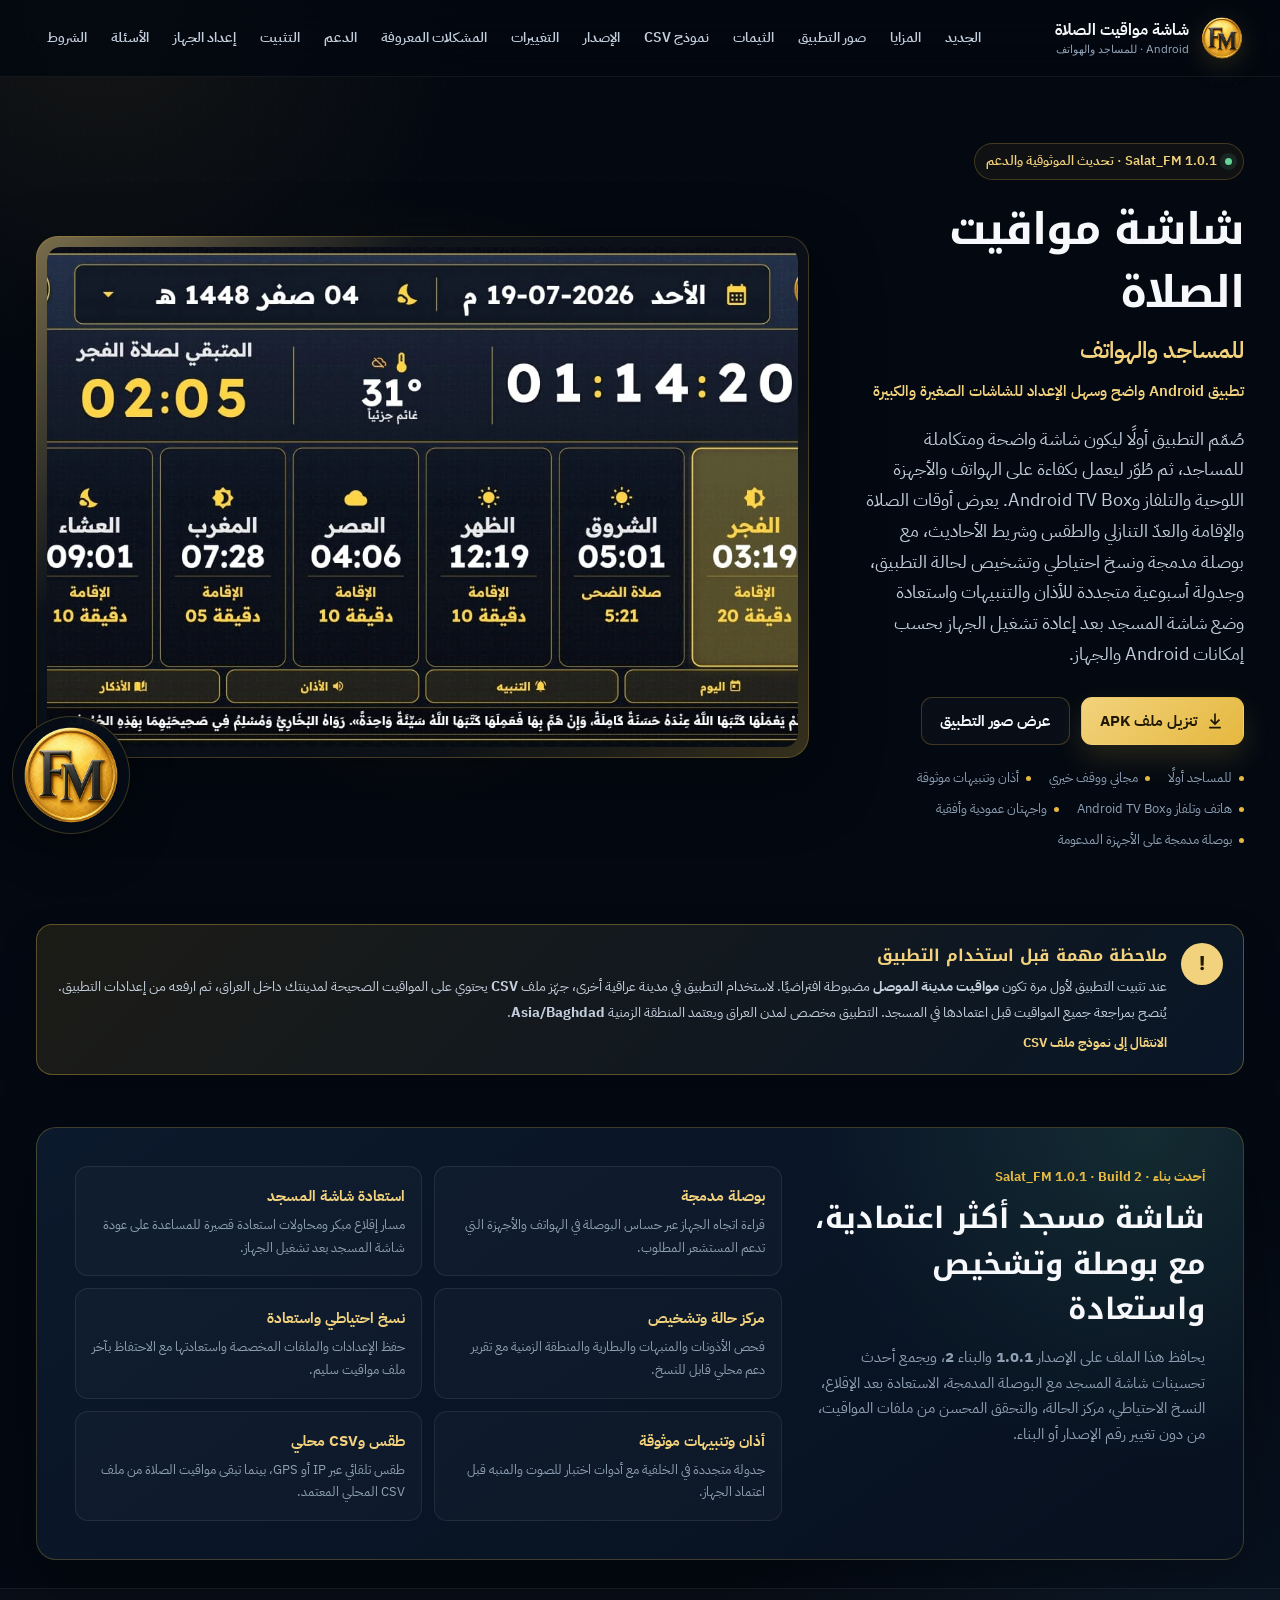
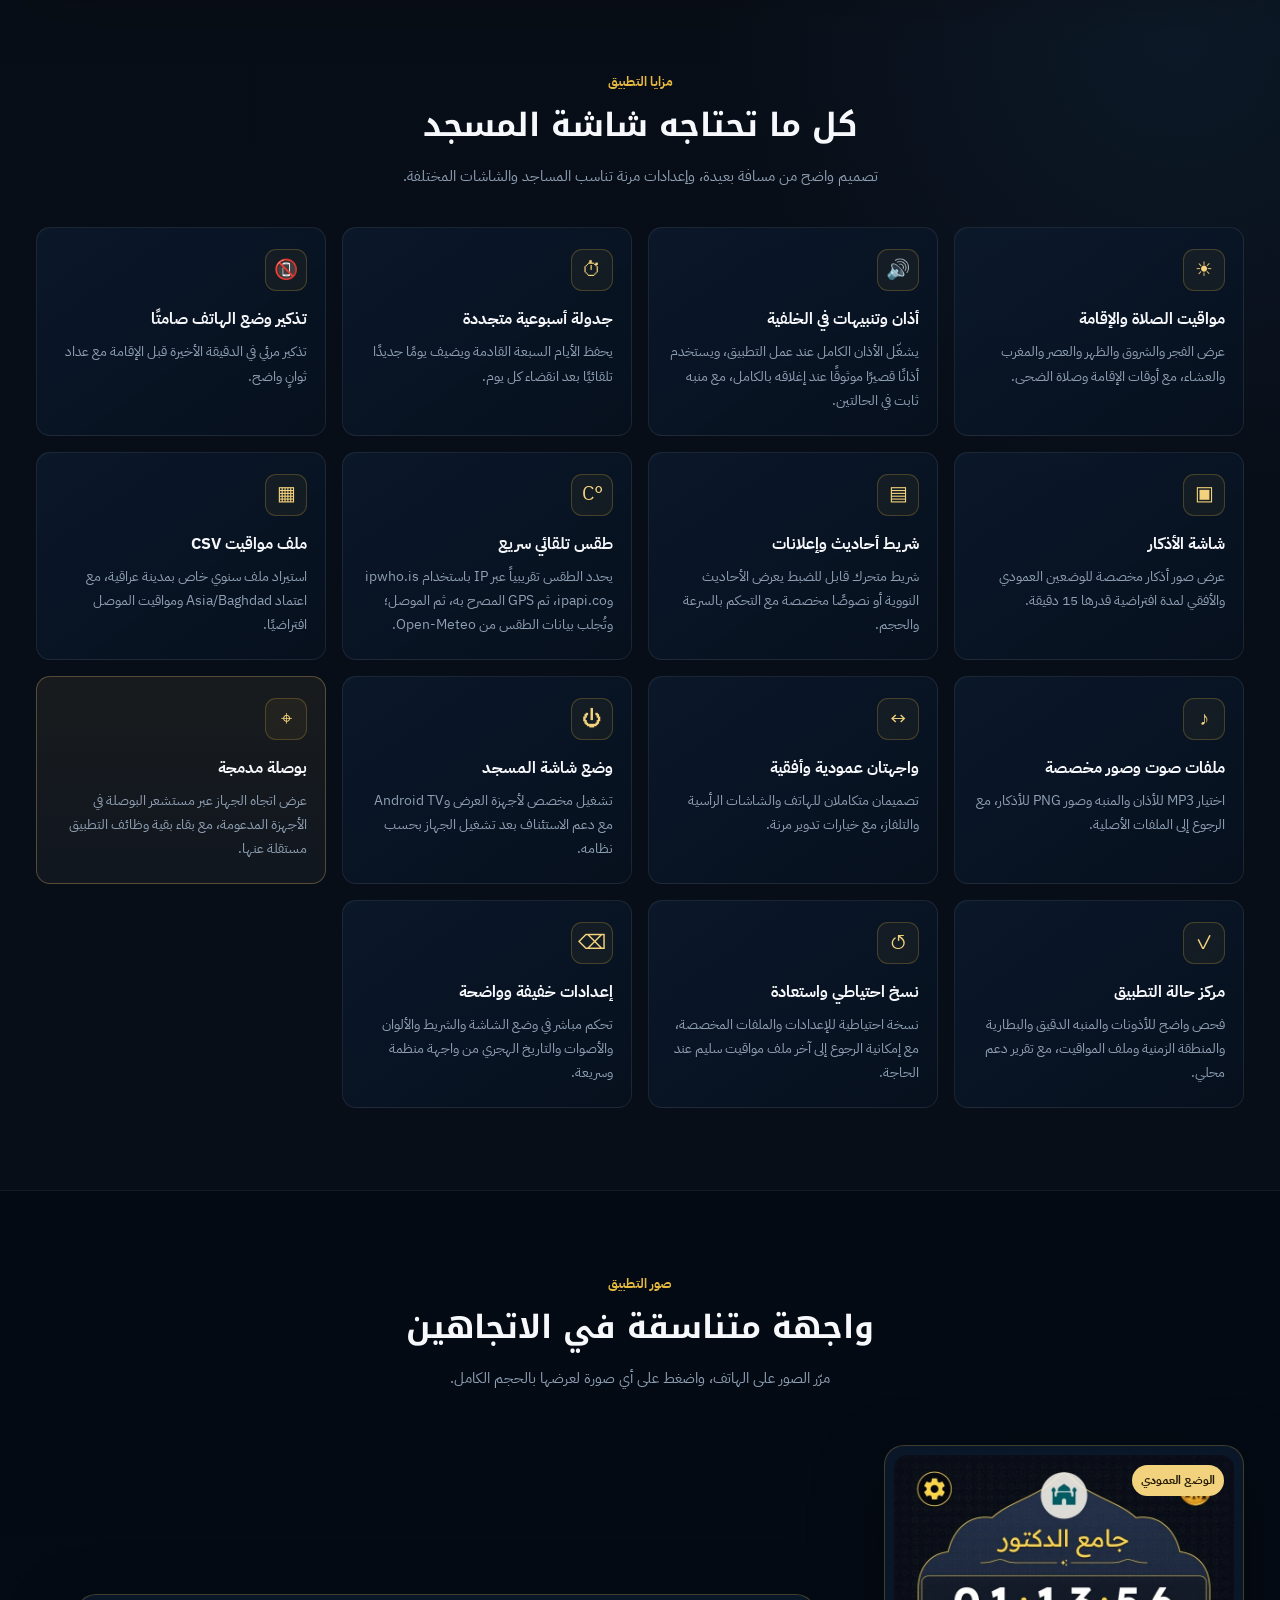
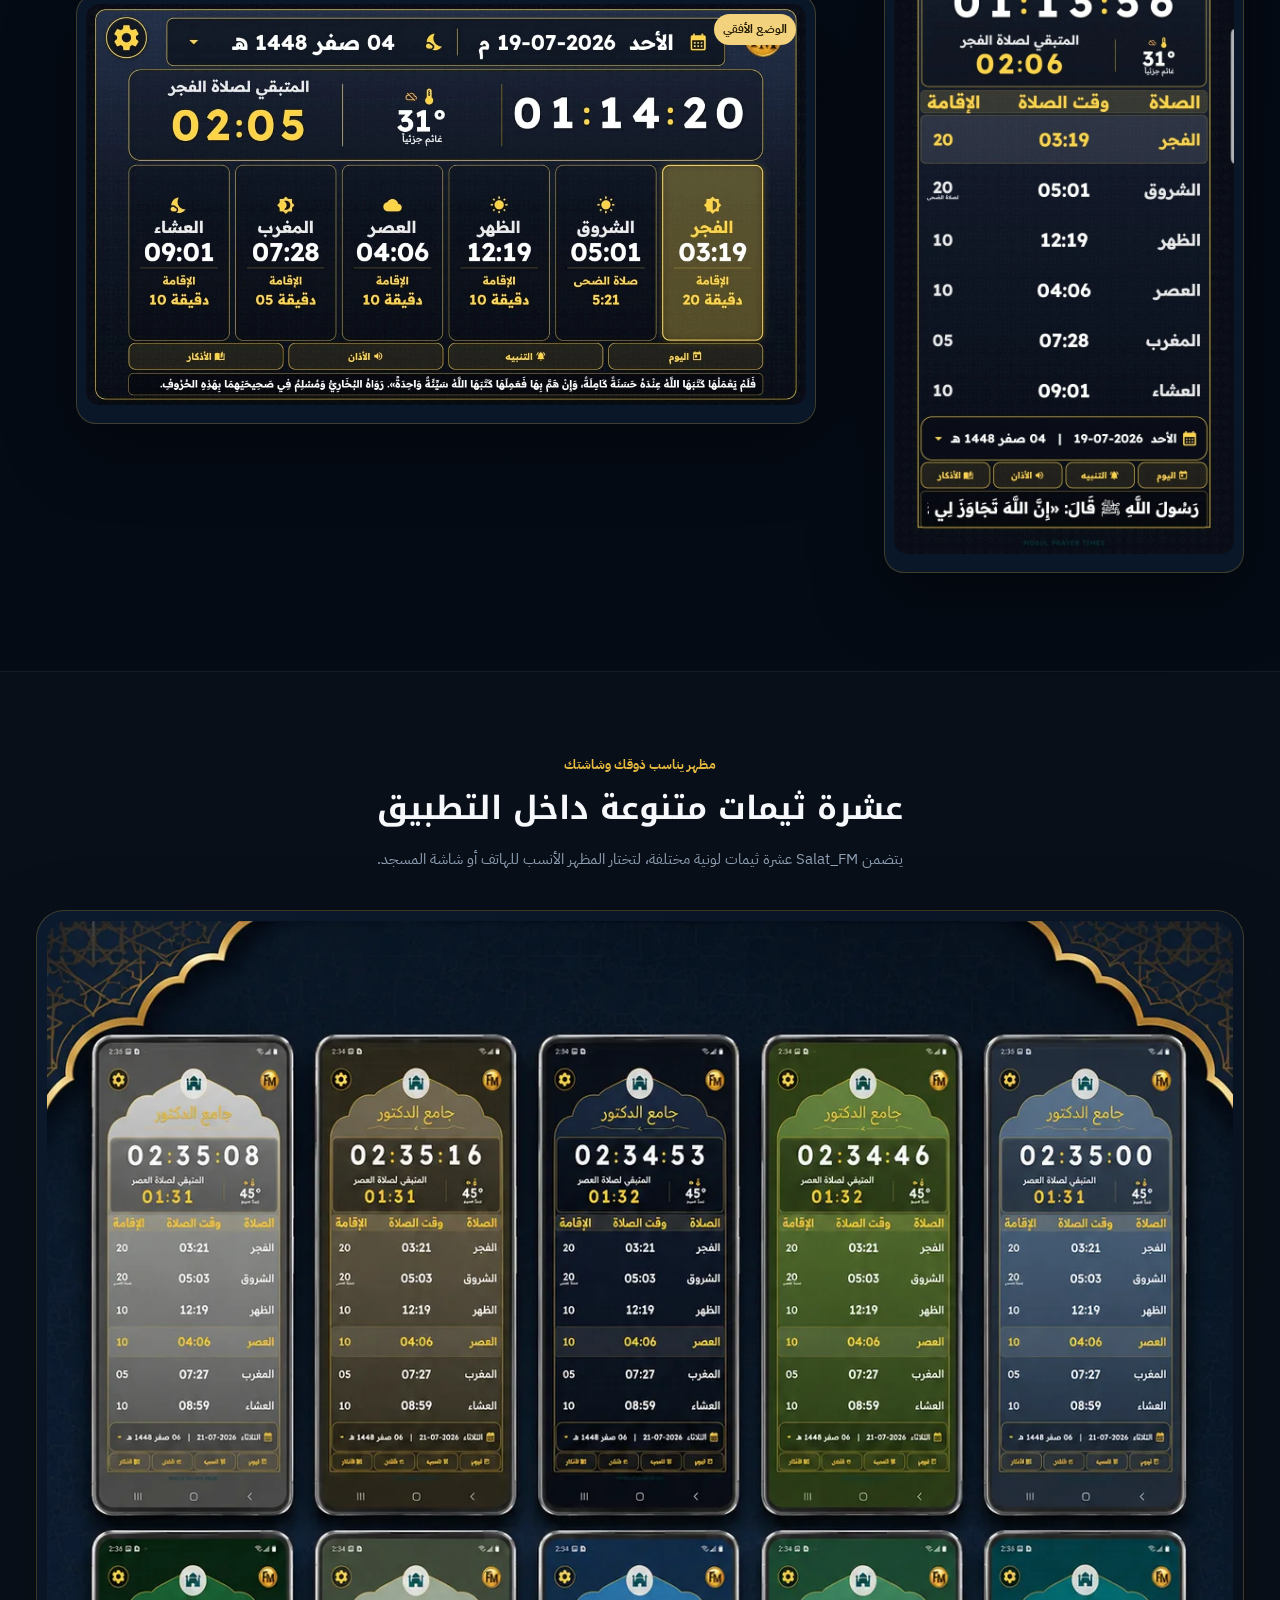
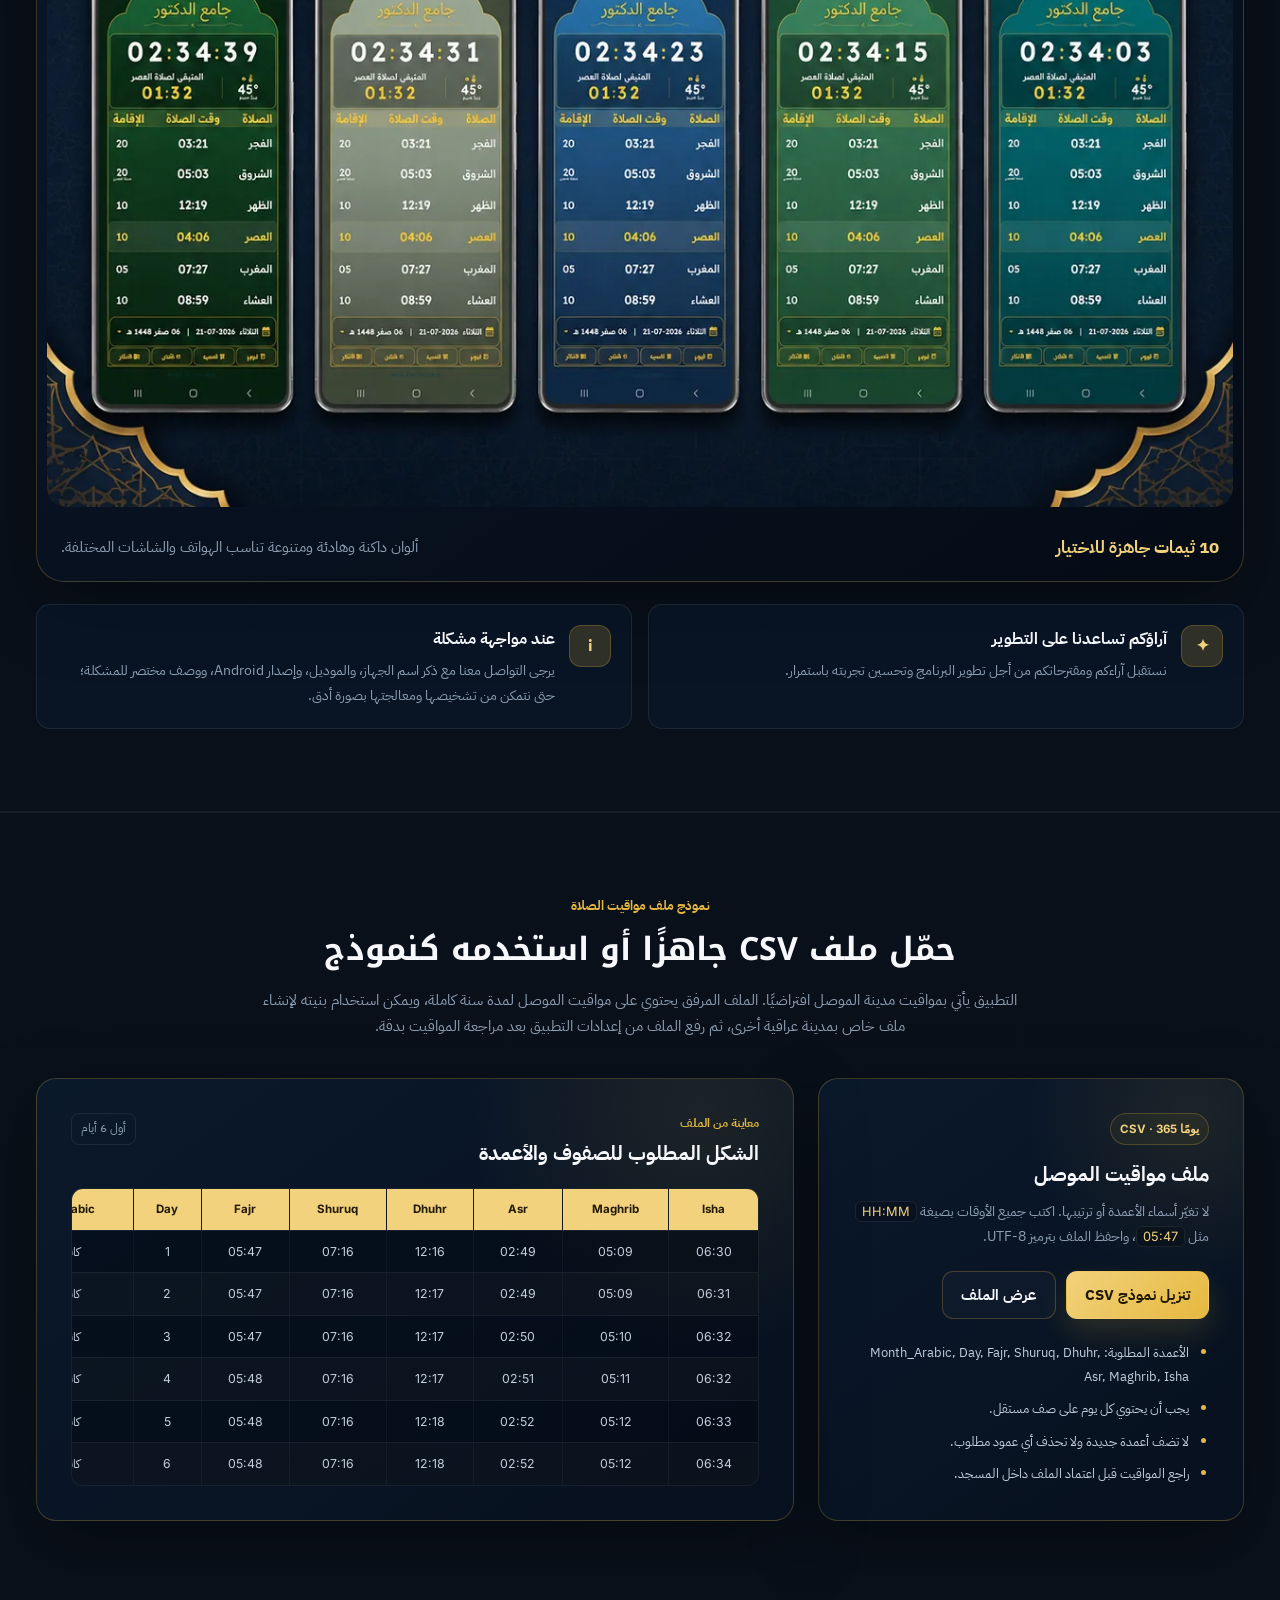
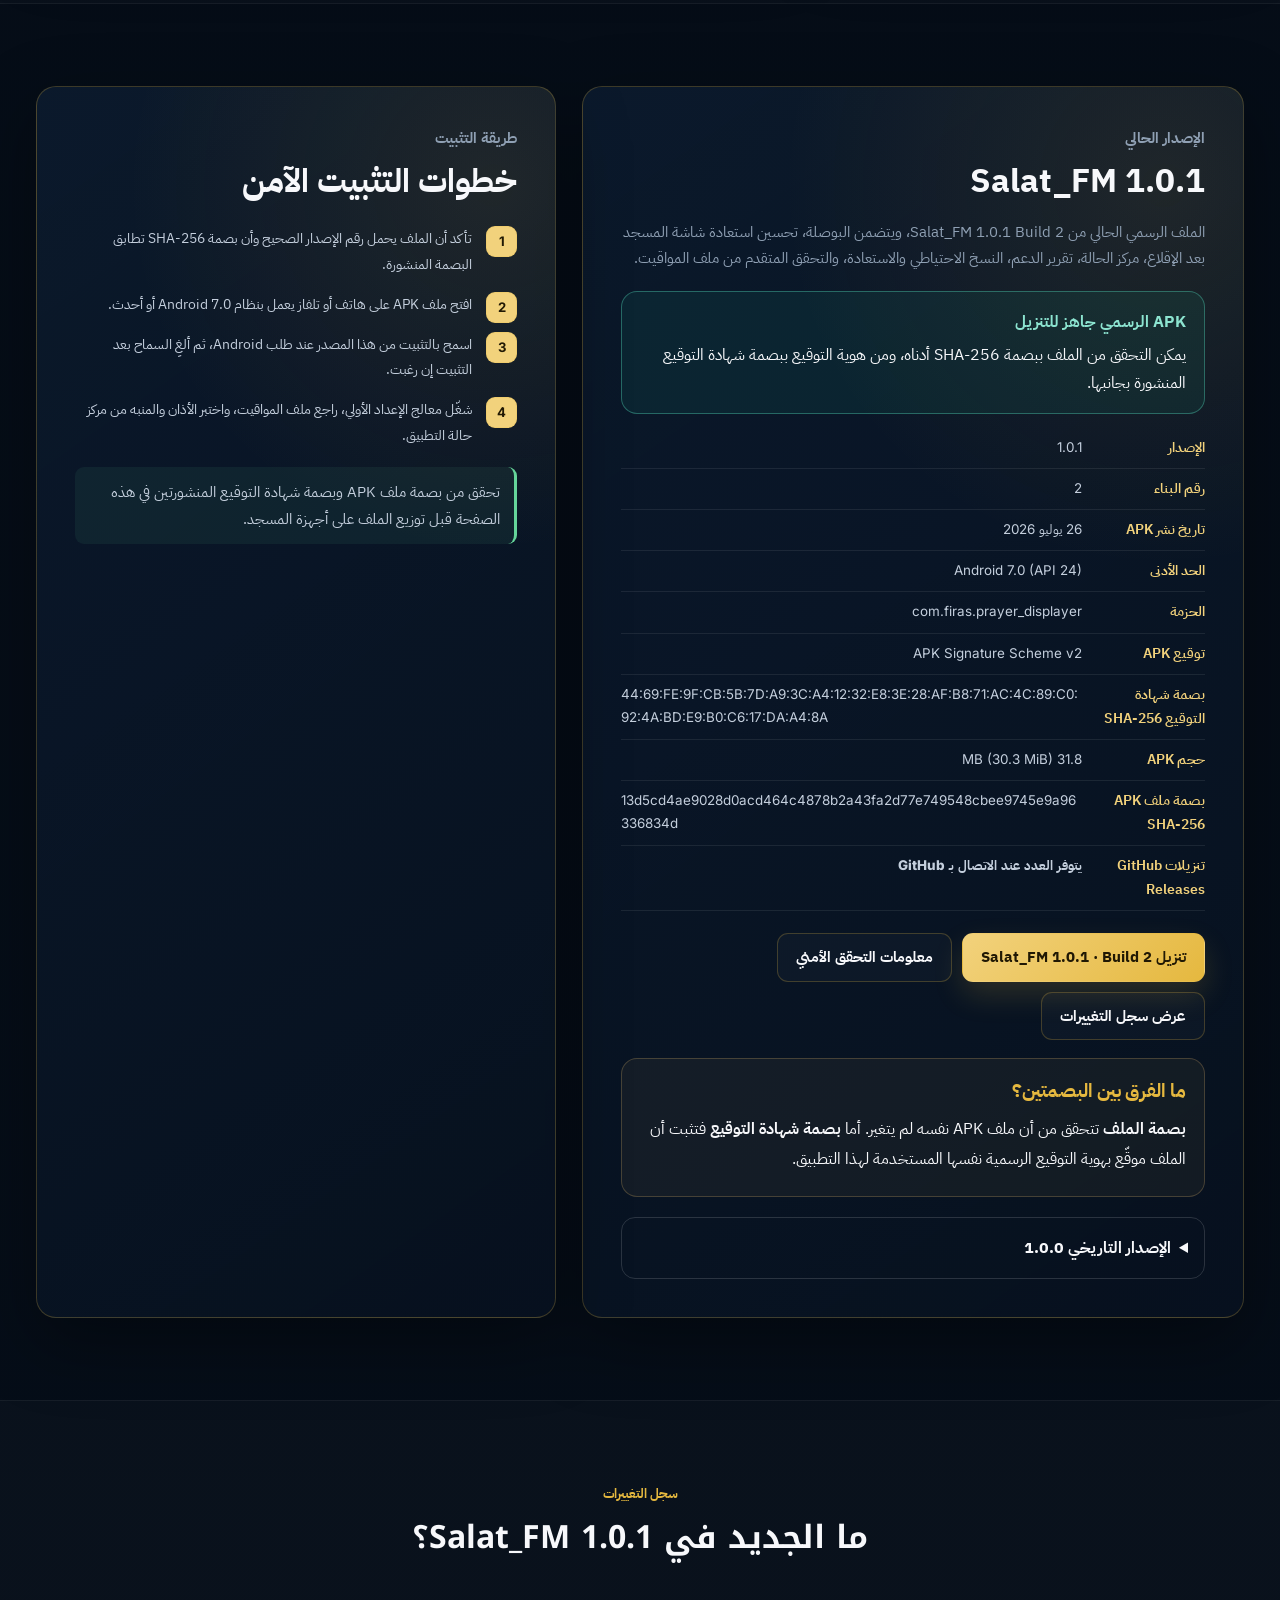
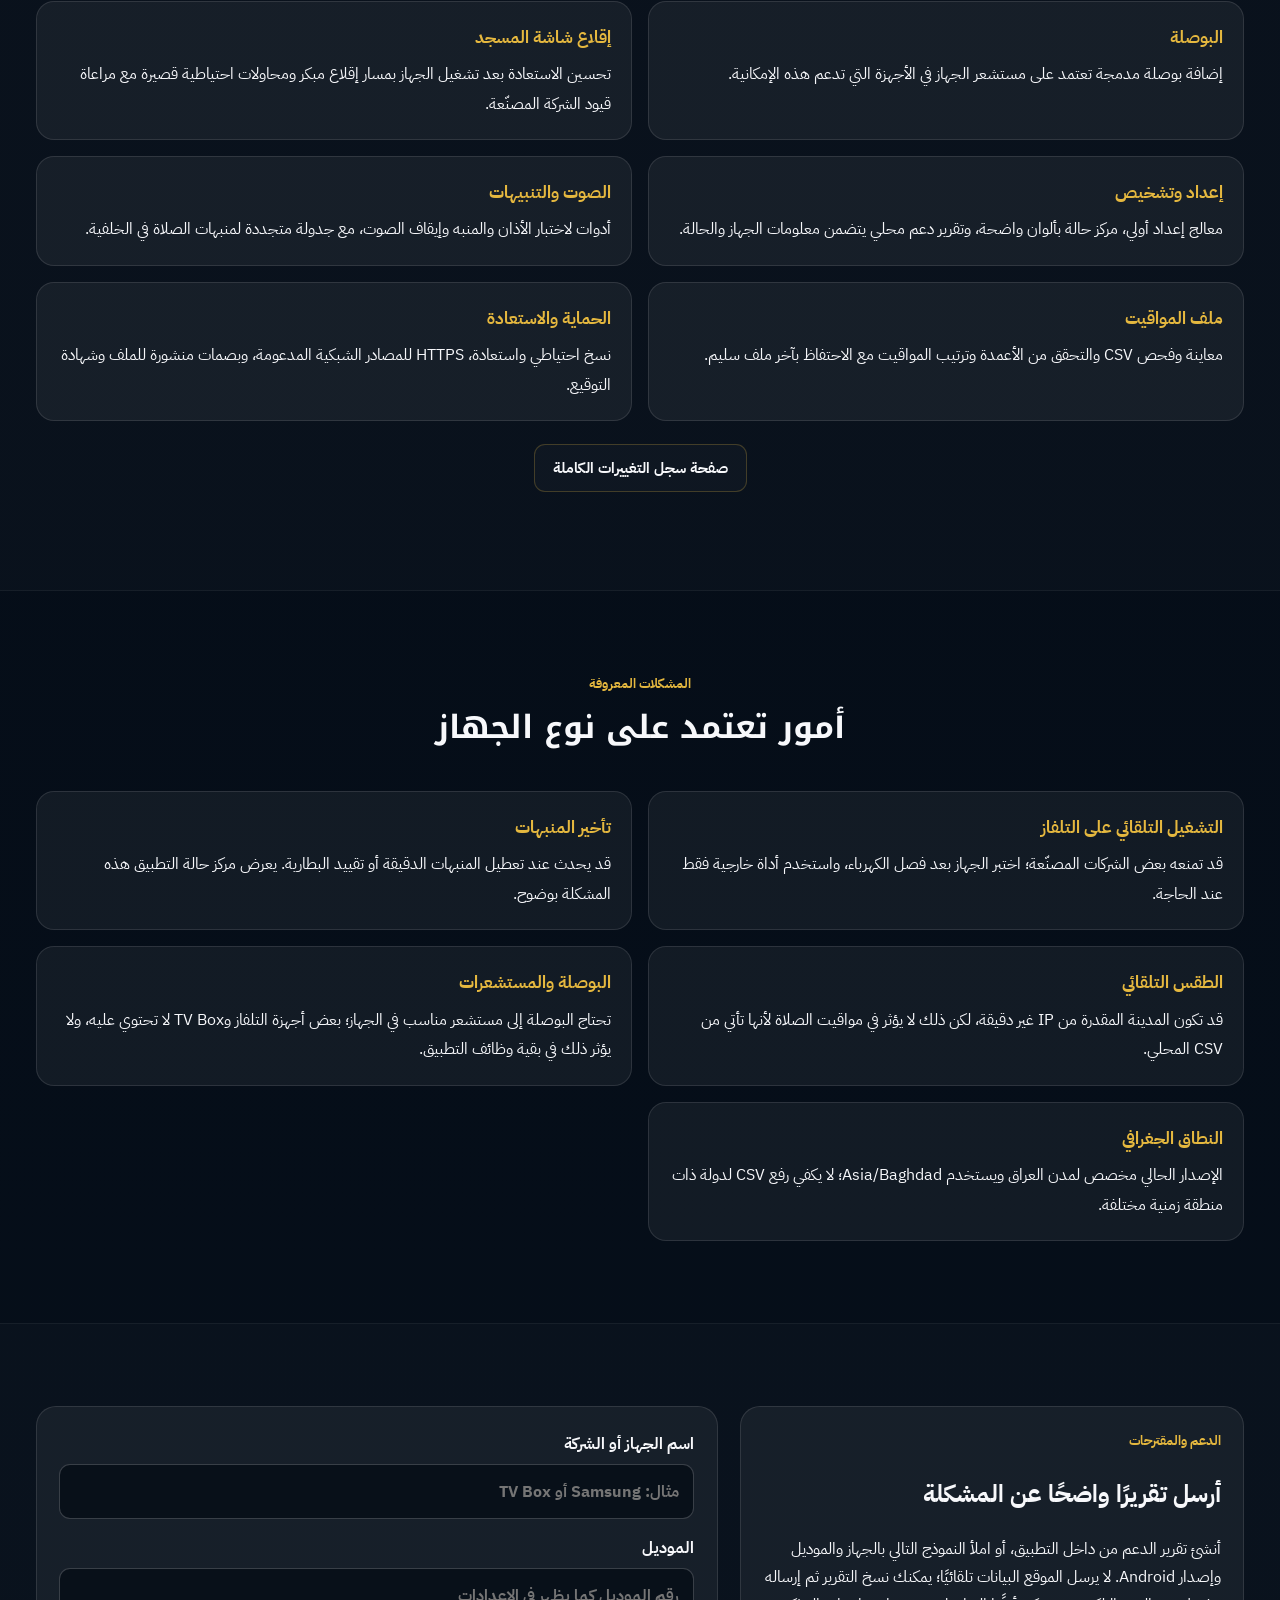
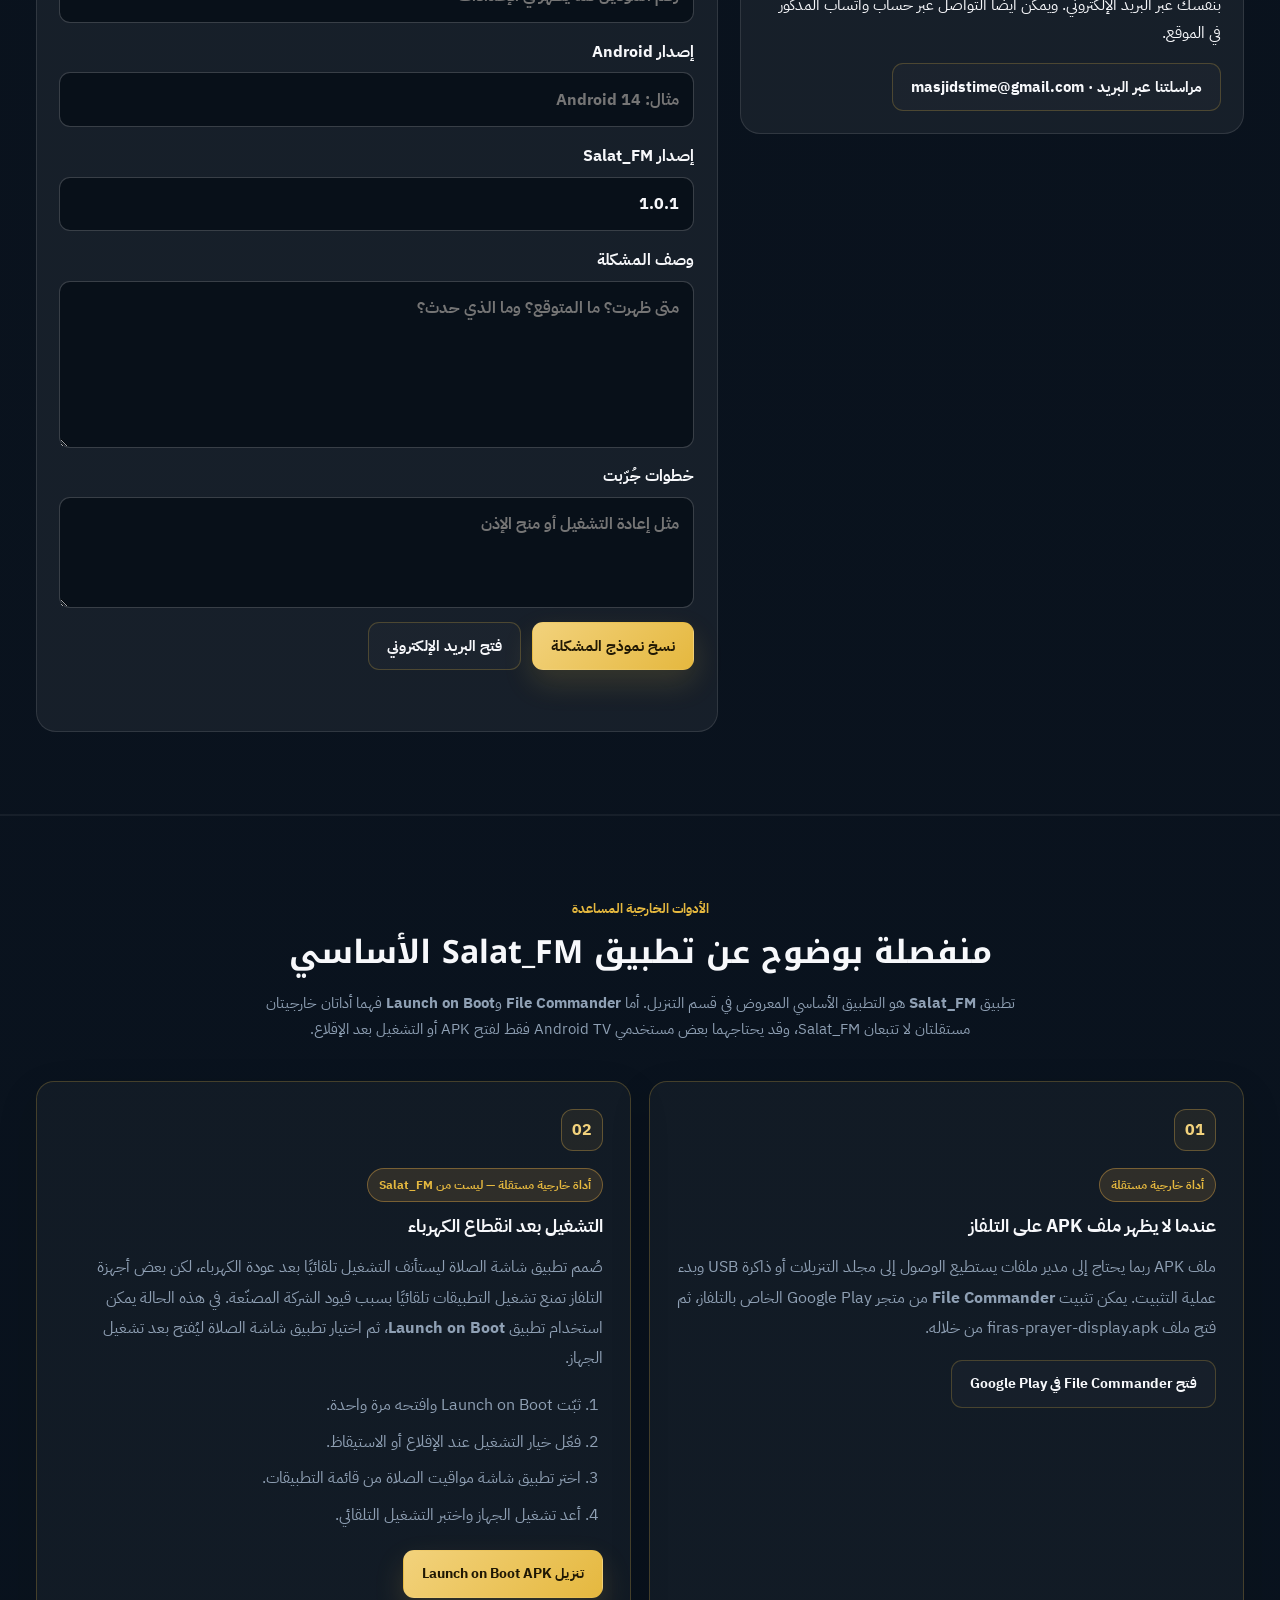
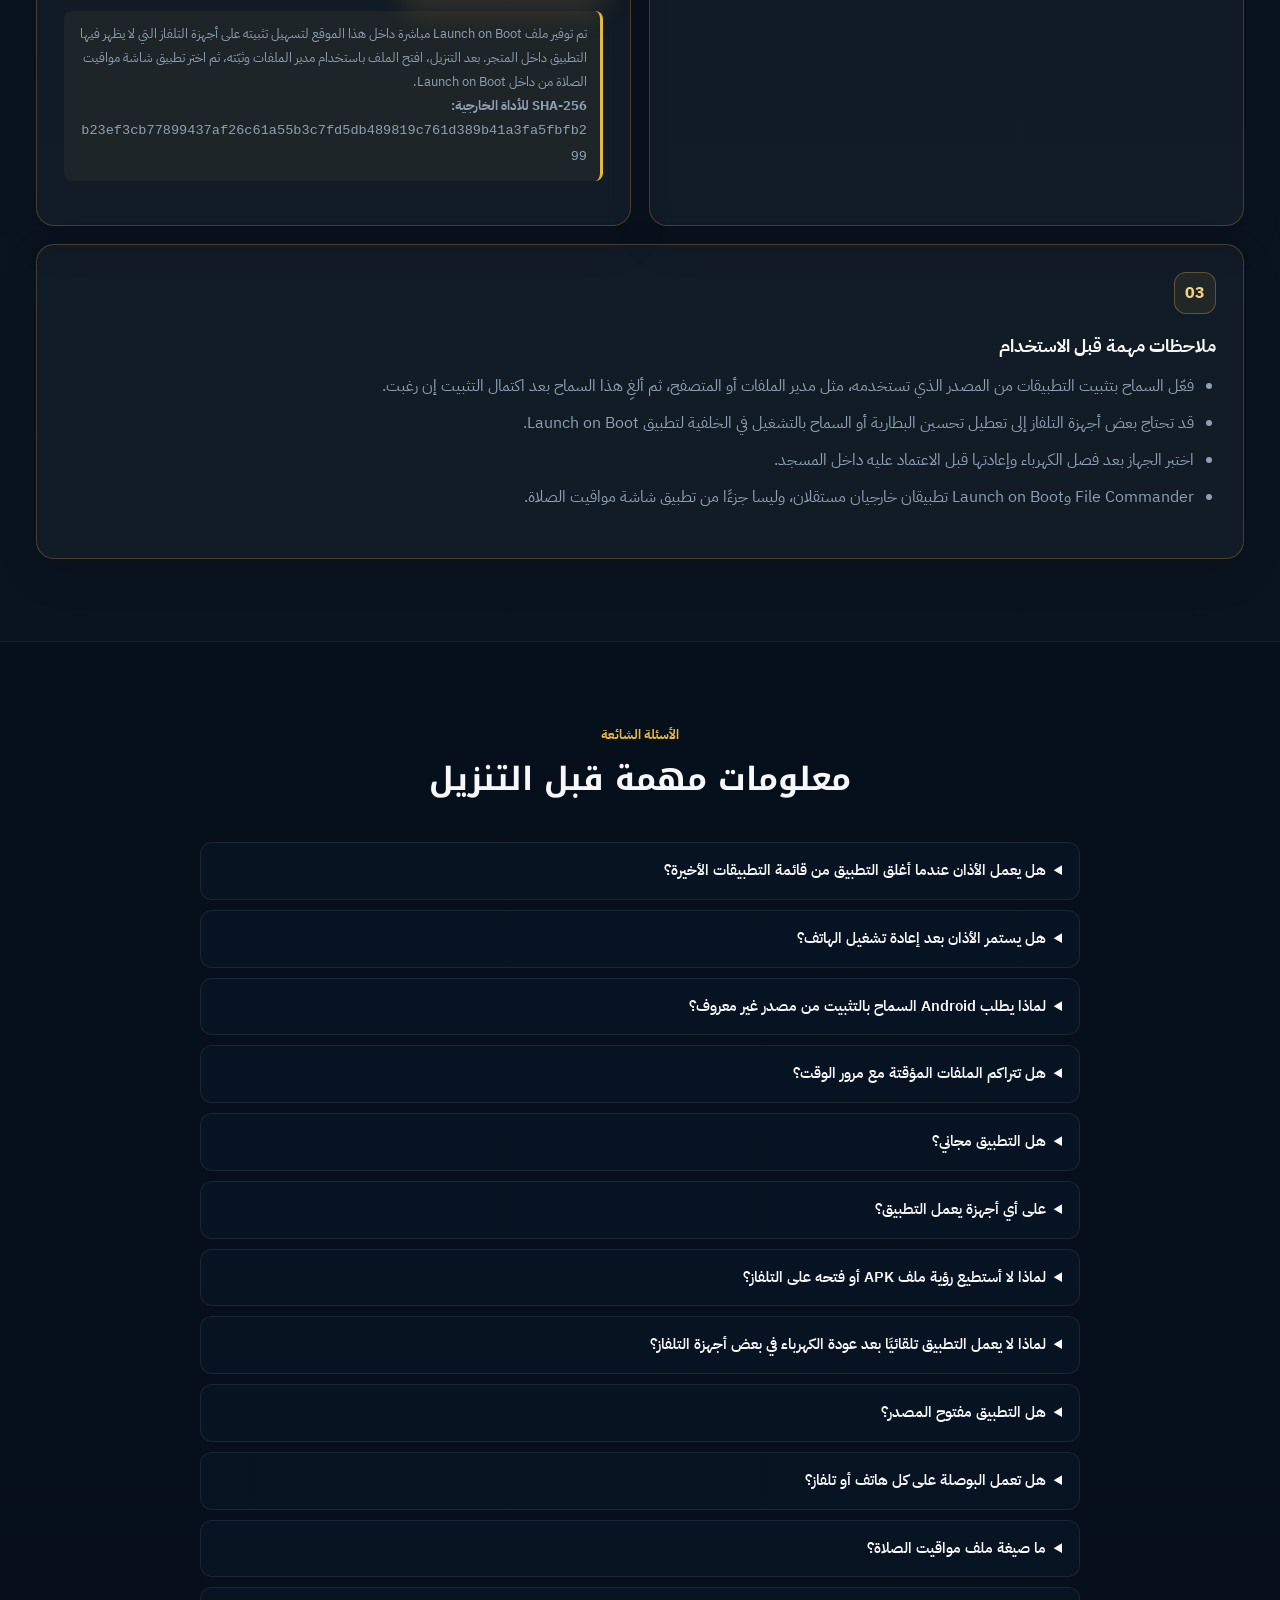
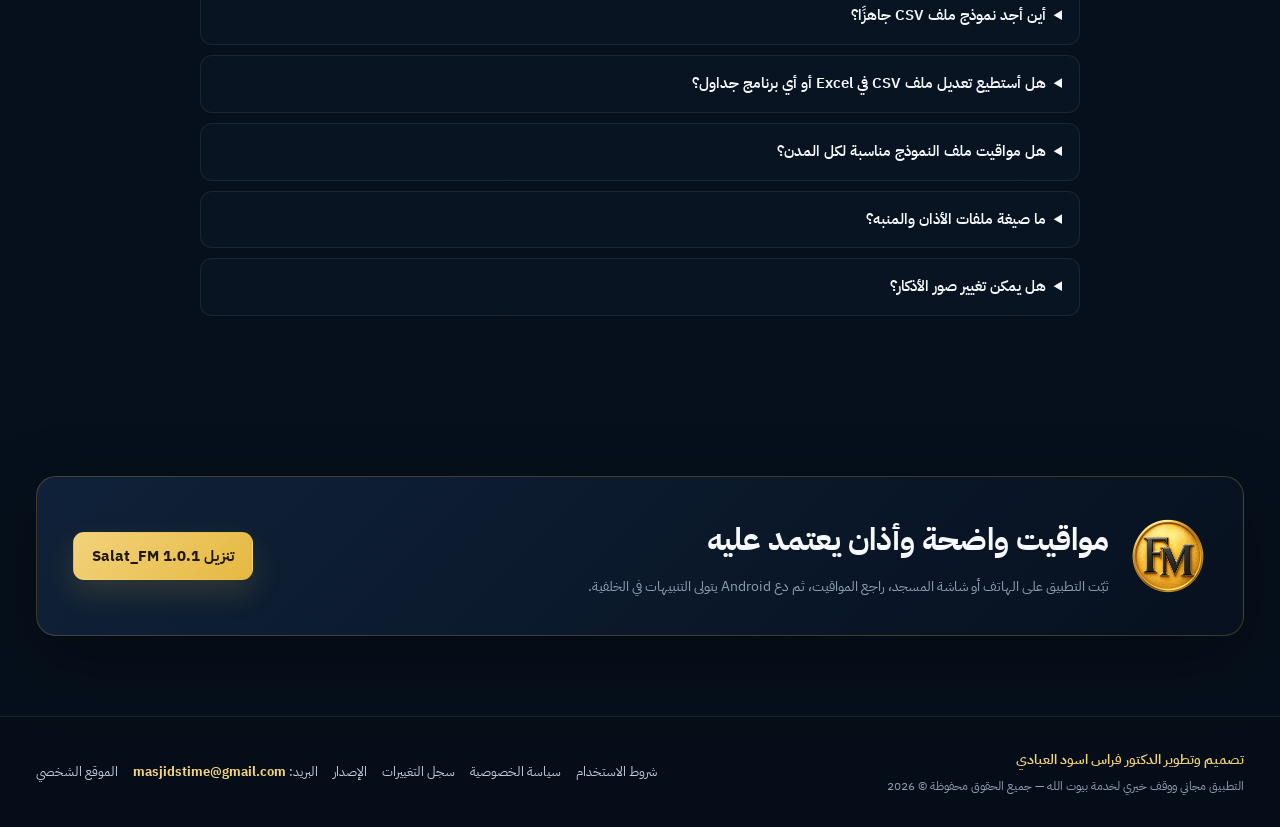
==== commit f42c1092: "Update Website" ====
--- a/salat/index.html
+++ b/salat/index.html
@@ -4,17 +4,17 @@
   <meta charset="utf-8">
   <meta name="viewport" content="width=device-width,initial-scale=1">
   <meta name="theme-color" content="#050c16">
-  <meta name="description" content="تطبيق Android مجاني لمواقيت الصلاة والإقامة للمساجد والهواتف، مع الأذان والتنبيهات في الخلفية بعد إعادة التشغيل، العد التنازلي، شريط الأحاديث، الأذكار، الطقس، وملفات CSV.">
+  <meta name="description" content="تطبيق Android مجاني للمساجد والهواتف يعرض مواقيت الصلاة والإقامة، مع الأذان والتنبيهات، البوصلة، الطقس، النسخ الاحتياطي، شاشة المسجد، وملفات CSV.">
   <meta name="author" content="الدكتور فراس اسود العبادي">
-  <meta property="og:title" content="Salat_FM 1.0.1 — تحديث القبلة والـWidget وتحسين تشغيل شاشة المسجد">
-  <meta property="og:description" content="Salat_FM 1.0.1 تطبيق مجاني ووقف خيري للمساجد والهواتف، مع مواقيت الصلاة والإقامة والأذان وبوصلة القبلة وWidget Android وتحسينات الإقلاع لشاشات المسجد.">
+  <meta property="og:title" content="Salat_FM 1.0.1 — تحديث الموثوقية والدعم">
+  <meta property="og:description" content="تطبيق مجاني ووقف خيري للمساجد والهواتف، مع البوصلة والأذان في الخلفية ومواقيت الإقامة والطقس وشاشة المسجد.">
   <meta property="og:type" content="website">
   <meta property="og:url" content="https://faswad.github.io/salat/">
   <meta property="og:image" content="https://faswad.github.io/salat/assets/images/social-preview.jpg">
   <meta name="twitter:card" content="summary_large_image">
   <link rel="icon" type="image/png" sizes="32x32" href="assets/images/favicon-32.png">
-  <link rel="stylesheet" href="assets/css/style-wide.css?v=14">
-  <title>Salat_FM 1.0.1 | تحديث القبلة والـWidget وتنزيل APK</title>
+<link rel="stylesheet" href="assets/css/style-wide.css?v=16">
+  <title>Salat_FM 1.0.1 | تحديث الموثوقية والدعم</title>
 </head>
 <body>
   <a class="skip-link" href="#mainContent">انتقل إلى المحتوى الرئيسي</a>
@@ -42,9 +42,11 @@
         <a href="#features">المزايا</a>
         <a href="#gallery">صور التطبيق</a>
         <a href="#themes">الثيمات</a>
-        <a href="#whats-new">الجديد في 1.0.1</a>
         <a href="#csv-template">نموذج CSV</a>
-        <a href="#download">التنزيل</a>
+        <a href="#download">الإصدار</a>
+        <a href="#changes">التغييرات</a>
+        <a href="#known-issues">المشكلات المعروفة</a>
+        <a href="#support">الدعم</a>
         <a href="#install">التثبيت</a>
         <a href="#device-help">إعداد الجهاز</a>
         <a href="#faq">الأسئلة</a>
@@ -57,7 +59,7 @@
     <section class="hero">
       <div class="container hero-grid">
         <div class="hero-copy reveal">
-          <span class="hero-badge">Salat_FM 1.0.1 · تحديث القبلة والـWidget</span>
+          <span class="hero-badge">Salat_FM 1.0.1 · تحديث الموثوقية والدعم</span>
 
           <h1>
             شاشة مواقيت الصلاة
@@ -71,12 +73,13 @@
           <p class="hero-description">
             صُمّم التطبيق أولًا ليكون شاشة واضحة ومتكاملة للمساجد، ثم طُوّر ليعمل
             بكفاءة على الهواتف والأجهزة اللوحية والتلفاز وAndroid TV Box. يعرض أوقات
-            الصلاة والإقامة والعدّ التنازلي والطقس وشريط الأحاديث، مع جدولة أسبوعية
-            متجددة للأذان والتنبيهات حتى بعد إغلاق التطبيق أو إعادة تشغيل الجهاز.
+            الصلاة والإقامة والعدّ التنازلي والطقس وشريط الأحاديث، مع بوصلة مدمجة
+            ونسخ احتياطي وتشخيص لحالة التطبيق، وجدولة أسبوعية متجددة للأذان والتنبيهات
+            واستعادة وضع شاشة المسجد بعد إعادة تشغيل الجهاز بحسب إمكانات Android والجهاز.
           </p>
 
           <div class="hero-actions">
-            <a class="button button-primary js-apk-download" href="https://github.com/faswad/faswad.github.io/releases/latest/download/firas-prayer-display.apk">
+            <a class="button button-primary js-apk-download" href="assets/downloads/firas-prayer-display.apk" download="firas-prayer-display.apk">
               <svg width="20" height="20" viewBox="0 0 24 24" aria-hidden="true">
                 <path fill="currentColor" d="M11 3h2v10.17l3.59-3.58L18 11l-6 6-6-6 1.41-1.41L11 13.17V3ZM5 19h14v2H5v-2Z"/>
               </svg>
@@ -84,7 +87,6 @@
             </a>
 
             <a class="button button-secondary" href="#gallery">عرض صور التطبيق</a>
-
           </div>
 
           <div class="hero-meta" aria-label="معلومات سريعة">
@@ -93,6 +95,7 @@
             <span>أذان وتنبيهات موثوقة</span>
             <span>هاتف وتلفاز وAndroid TV Box</span>
             <span>واجهتان عمودية وأفقية</span>
+            <span>بوصلة مدمجة على الأجهزة المدعومة</span>
           </div>
         </div>
 
@@ -118,9 +121,10 @@
             <h2>ملاحظة مهمة قبل استخدام التطبيق</h2>
             <p>
               عند تثبيت التطبيق لأول مرة تكون <strong>مواقيت مدينة الموصل</strong>
-              مضبوطة افتراضيًا. لاستخدام التطبيق في مدينة أخرى، جهّز ملف
-              <strong>CSV</strong> يحتوي على المواقيت الصحيحة لمدينتك، ثم ارفعه
+              مضبوطة افتراضيًا. لاستخدام التطبيق في مدينة عراقية أخرى، جهّز ملف
+              <strong>CSV</strong> يحتوي على المواقيت الصحيحة لمدينتك داخل العراق، ثم ارفعه
               من إعدادات التطبيق. يُنصح بمراجعة جميع المواقيت قبل اعتمادها في المسجد.
+              التطبيق مخصص لمدن العراق ويعتمد المنطقة الزمنية <strong>Asia/Baghdad</strong>.
             </p>
             <a href="#csv-template">الانتقال إلى نموذج ملف CSV</a>
           </div>
@@ -132,86 +136,23 @@
       <div class="container">
         <div class="latest-release-panel reveal">
           <div class="latest-release-copy">
-            <p class="section-kicker">الإصدار الحالي · Salat_FM 1.0.1 · البناء 2</p>
-            <h2>تحديث القبلة والـWidget مع تحسينات الإقلاع والثبات</h2>
-            <p>
-              Salat_FM 1.0.1 هو التحديث الحالي بعد الإصدار الرسمي الأول 1.0.0.
-              يضيف بوصلة اتجاه القبلة للهواتف، وWidget ديناميكيًا لشاشة Android الرئيسية،
-              إلى جانب تحسينات في الاعتمادية والإعدادات وتجربة الاستخدام وتشغيل شاشة المسجد بعد الإقلاع.
+            <p class="section-kicker">أحدث بناء · Salat_FM 1.0.1 · Build 2</p>
+            <h2>شاشة مسجد أكثر اعتمادية، مع بوصلة وتشخيص واستعادة</h2>
+            <p>
+              يحافظ هذا الملف على الإصدار <strong>1.0.1</strong> والبناء <strong>2</strong>، ويجمع أحدث تحسينات
+              شاشة المسجد مع البوصلة المدمجة، الاستعادة بعد الإقلاع، النسخ الاحتياطي، مركز الحالة،
+              والتحقق المحسن من ملفات المواقيت، من دون تغيير رقم الإصدار أو البناء.
             </p>
           </div>
           <div class="latest-release-grid">
-            <article>
-              <strong>بوصلة اتجاه القبلة</strong>
-              <span>صفحة مخصصة لتحديد اتجاه القبلة على الهاتف في الوضع العمودي، مع استجابة محسنة لحساسات Android.</span>
-            </article>
-            <article>
-              <strong>Widget ديناميكي للصلاة</strong>
-              <span>حجم صغير ومتوسط يعرض الصلاة القادمة والعد التنازلي، ثم عداد الإقامة ومواقيت الصلوات اليومية.</span>
-            </article>
-            <article>
-              <strong>إقلاع أسرع لشاشة المسجد</strong>
-              <span>مسار تشغيل مبكر لوضع المسجد مع Direct Boot ومحاولات احتياطية قصيرة لاستعادة الشاشة بعد إعادة التشغيل.</span>
-            </article>
-            <article>
-              <strong>ثبات وتجربة استخدام أفضل</strong>
-              <span>تحسينات في جدولة الصلاة والصوت، وإدارة الحالة والإعدادات والنسخ الاحتياطي وإعادة الضبط.</span>
-            </article>
-          </div>
-        </div>
-      </div>
-    </section>
-
-    
-    <section id="whats-new" class="section section-soft">
-      <div class="container">
-        <header class="section-header reveal">
-          <p class="section-kicker">ما الجديد؟</p>
-          <h2 class="section-title">الجديد في Salat_FM 1.0.1</h2>
-          <p class="section-description">
-            إصدار 1.0.1 (البناء 2) يركز على الهاتف وسهولة الوصول إلى مواقيت الصلاة واتجاه القبلة،
-            مع الحفاظ على وظائف شاشة المسجد الموجودة في الإصدار السابق.
-          </p>
-        </header>
-
-        <div class="feature-grid">
-          <article class="feature-card reveal">
-            <div class="feature-icon" aria-hidden="true">🧭</div>
-            <h3>معرفة اتجاه القبلة</h3>
-            <p>إضافة بوصلة قبلة كاملة للهواتف في الوضع العمودي، مع مؤشر اتجاه واضح وتنبيه عند محاذاة الهاتف مع القبلة.</p>
-          </article>
-
-          <article class="feature-card reveal">
-            <div class="feature-icon" aria-hidden="true">◫</div>
-            <h3>Widget لشاشة Android الرئيسية</h3>
-            <p>Widget صغير ومتوسط يعرض الصلاة القادمة والوقت المتبقي، ويتحول بعد الأذان إلى عداد الإقامة، مع عرض الصلوات الخمس في الحجم المتوسط.</p>
-          </article>
-
-          <article class="feature-card reveal">
-            <div class="feature-icon" aria-hidden="true">⚡</div>
-            <h3>استجابة أسرع للبوصلة على Android</h3>
-            <p>تحسين قراءة اتجاه الهاتف على Android باستخدام مسار أصلي أسرع للحساسات مع الإبقاء على واجهة القبلة نفسها.</p>
-          </article>
-
-          <article class="feature-card reveal">
-            <div class="feature-icon" aria-hidden="true">↻</div>
-            <h3>اعتمادية أفضل للصلاة والتنبيهات</h3>
-            <p>تحسينات في جدولة أحداث الصلاة، التعامل مع تغييرات الوقت والمنطقة الزمنية وإعادة التشغيل، ومنع تشغيل صوت متأخر بعد انتهاء وقته.</p>
-          </article>
-
-          <article class="feature-card reveal">
-            <div class="feature-icon" aria-hidden="true">☑</div>
-            <h3>مركز حالة وإدارة أفضل</h3>
-            <p>تحسين فحص جاهزية التطبيق وخيارات الصيانة، مع دعم النسخ الاحتياطي والاستعادة وإعادة الإعدادات إلى الوضع الافتراضي.</p>
-          </article>
-
-          <article class="feature-card reveal">
-            <div class="feature-icon" aria-hidden="true">TV</div>
-            <h3>استعادة شاشة المسجد بعد الإقلاع</h3>
-            <p>تحسين بدء التشغيل على Android TV وFire TV وAndroid Box عبر مسار مبكر لوضع المسجد، مع إبقاء محاولات الاستعادة القصيرة كخطة احتياطية.</p>
-          </article>
-        </div>
-
+            <article><strong>بوصلة مدمجة</strong><span>قراءة اتجاه الجهاز عبر حساس البوصلة في الهواتف والأجهزة التي تدعم المستشعر المطلوب.</span></article>
+            <article><strong>استعادة شاشة المسجد</strong><span>مسار إقلاع مبكر ومحاولات استعادة قصيرة للمساعدة على عودة شاشة المسجد بعد تشغيل الجهاز.</span></article>
+            <article><strong>مركز حالة وتشخيص</strong><span>فحص الأذونات والمنبهات والبطارية والمنطقة الزمنية مع تقرير دعم محلي قابل للنسخ.</span></article>
+            <article><strong>نسخ احتياطي واستعادة</strong><span>حفظ الإعدادات والملفات المخصصة واستعادتها مع الاحتفاظ بآخر ملف مواقيت سليم.</span></article>
+            <article><strong>أذان وتنبيهات موثوقة</strong><span>جدولة متجددة في الخلفية مع أدوات اختبار للصوت والمنبه قبل اعتماد الجهاز.</span></article>
+            <article><strong>طقس وCSV محلي</strong><span>طقس تلقائي عبر IP أو GPS، بينما تبقى مواقيت الصلاة من ملف CSV المحلي المعتمد.</span></article>
+          </div>
+        </div>
       </div>
     </section>
 
@@ -265,13 +206,13 @@
           <article class="feature-card reveal">
             <div class="feature-icon" aria-hidden="true">°C</div>
             <h3>طقس تلقائي سريع</h3>
-            <p>يعتمد تلقائيًا على IP ثم GPS ثم مدينة الموصل، مع إمكان تحديد موقع ثابت من الإعدادات.</p>
+            <p>يحدد الطقس تقريبياً عبر IP باستخدام ipwho.is وipapi.co، ثم GPS المصرح به، ثم الموصل؛ وتُجلب بيانات الطقس من Open-Meteo.</p>
           </article>
 
           <article class="feature-card reveal">
             <div class="feature-icon" aria-hidden="true">▦</div>
             <h3>ملف مواقيت CSV</h3>
-            <p>استيراد ملف سنوي خاص بأي مدينة، مع مواقيت مدينة الموصل مضبوطة افتراضيًا.</p>
+            <p>استيراد ملف سنوي خاص بمدينة عراقية، مع اعتماد Asia/Baghdad ومواقيت الموصل افتراضيًا.</p>
           </article>
 
           <article class="feature-card reveal">
@@ -290,6 +231,24 @@
             <div class="feature-icon" aria-hidden="true">⏻</div>
             <h3>وضع شاشة المسجد</h3>
             <p>تشغيل مخصص لأجهزة العرض وAndroid TV مع دعم الاستئناف بعد تشغيل الجهاز بحسب نظامه.</p>
+          </article>
+
+          <article class="feature-card reveal feature-card-highlight">
+            <div class="feature-icon" aria-hidden="true">⌖</div>
+            <h3>بوصلة مدمجة</h3>
+            <p>عرض اتجاه الجهاز عبر مستشعر البوصلة في الأجهزة المدعومة، مع بقاء بقية وظائف التطبيق مستقلة عنها.</p>
+          </article>
+
+          <article class="feature-card reveal">
+            <div class="feature-icon" aria-hidden="true">✓</div>
+            <h3>مركز حالة التطبيق</h3>
+            <p>فحص واضح للأذونات والمنبه الدقيق والبطارية والمنطقة الزمنية وملف المواقيت، مع تقرير دعم محلي.</p>
+          </article>
+
+          <article class="feature-card reveal">
+            <div class="feature-icon" aria-hidden="true">↺</div>
+            <h3>نسخ احتياطي واستعادة</h3>
+            <p>نسخة احتياطية للإعدادات والملفات المخصصة، مع إمكانية الرجوع إلى آخر ملف مواقيت سليم عند الحاجة.</p>
           </article>
 
           <article class="feature-card reveal">
@@ -347,10 +306,10 @@
 
         <figure class="themes-overview-card reveal">
           <button class="image-zoom themes-image-button" type="button"
-                  data-image="assets/images/salat-fm-10-themes.png"
+                  data-image="assets/images/salat-fm-10-themes.webp"
                   data-alt="عشرة ثيمات متنوعة لتطبيق Salat_FM"
                   data-caption="عشرة ثيمات لونية متنوعة متاحة داخل Salat_FM">
-            <img src="assets/images/salat-fm-10-themes.png"
+            <img src="assets/images/salat-fm-10-themes.webp"
                  alt="صورة تجمع عشرة ثيمات متنوعة لتطبيق Salat_FM"
                  loading="lazy">
           </button>
@@ -390,7 +349,7 @@
           <h2 class="section-title">حمّل ملف CSV جاهزًا أو استخدمه كنموذج</h2>
           <p class="section-description">
             التطبيق يأتي بمواقيت مدينة الموصل افتراضيًا. الملف المرفق يحتوي على مواقيت
-            الموصل لمدة سنة كاملة، ويمكن استخدام بنيته لإنشاء ملف خاص بمدينة أخرى،
+            الموصل لمدة سنة كاملة، ويمكن استخدام بنيته لإنشاء ملف خاص بمدينة عراقية أخرى،
             ثم رفع الملف من إعدادات التطبيق بعد مراجعة المواقيت بدقة.
           </p>
         </header>
@@ -452,119 +411,143 @@
       </div>
     </section>
 
+
     <section id="download" class="section">
       <div class="container download-grid">
         <article class="download-card reveal">
-          <p class="section-kicker">التنزيل الرسمي</p>
-          <h2>حمّل تطبيق Android بصيغة APK</h2>
+          <p class="section-kicker">الإصدار الحالي</p>
+          <h2>Salat_FM 1.0.1</h2>
           <p>
-            نزّل Salat_FM 1.0.1 رسميًا عبر GitHub Releases، مع إبقاء نسخة مطابقة داخل الموقع كنسخة احتياطية. يتضمن هذا الإصدار بوصلة اتجاه القبلة
-            وWidget لشاشة Android الرئيسية، إلى جانب تحسينات الاعتمادية وتجربة الاستخدام.
-            تجنب النسخ المعدلة أو الملفات التي تحمل اسمًا مختلفًا من مصادر غير موثوقة.
+            الملف الرسمي الحالي من Salat_FM 1.0.1 Build 2، ويتضمن البوصلة، تحسين استعادة شاشة المسجد بعد الإقلاع،
+            مركز الحالة، تقرير الدعم، النسخ الاحتياطي والاستعادة، والتحقق المتقدم من ملف المواقيت.
           </p>
 
-          <p class="download-city-note">
-            <strong>الإعداد الافتراضي:</strong>
-            مواقيت مدينة الموصل. يمكن تغييرها لأي مدينة برفع ملف CSV من إعدادات التطبيق.
-          </p>
+          <div class="release-ready-note" role="status">
+            <strong>APK الرسمي جاهز للتنزيل</strong>
+            <span>يمكن التحقق من الملف ببصمة SHA-256 أدناه، ومن هوية التوقيع ببصمة شهادة التوقيع المنشورة بجانبها.</span>
+          </div>
 
           <dl class="download-meta">
-            <div class="meta-row">
-              <dt>الإصدار</dt>
-              <dd data-version>1.0.1</dd>
-            </div>
-            <div class="meta-row">
-              <dt>الحالة</dt>
-              <dd>الإصدار الحالي · تحديث القبلة والـWidget</dd>
-            </div>
-            <div class="meta-row">
-              <dt>رقم البناء</dt>
-              <dd data-build>2</dd>
-            </div>
-            <div class="meta-row">
-              <dt>التوقيع</dt>
-              <dd>Release APK</dd>
-            </div>
-            <div class="meta-row">
-              <dt>النظام</dt>
-              <dd>Android للهواتف والتلفاز والأجهزة الملحقة</dd>
-            </div>
-            <div class="meta-row">
-              <dt>الصيغة</dt>
-              <dd>APK</dd>
-            </div>
-            <div class="meta-row">
-              <dt>الحجم</dt>
-              <dd data-apk-size>30.3 MB</dd>
-            </div>
-            <div class="meta-row">
-              <dt>SHA-256</dt>
-              <dd data-apk-sha>13d5cd4ae9028d0acd464c4878b2a43fa2d77e749548cbee9745e9a96336834d</dd>
-            </div>
+            <div class="meta-row"><dt>الإصدار</dt><dd data-version>1.0.1</dd></div>
+            <div class="meta-row"><dt>رقم البناء</dt><dd data-build>2</dd></div>
+            <div class="meta-row"><dt>تاريخ نشر APK</dt><dd data-release-date>26 يوليو 2026</dd></div>
+            <div class="meta-row"><dt>الحد الأدنى</dt><dd data-min-android>Android 7.0 (API 24)</dd></div>
+            <div class="meta-row"><dt>الحزمة</dt><dd><bdi>com.firas.prayer_displayer</bdi></dd></div>
+            <div class="meta-row"><dt>توقيع APK</dt><dd>APK Signature Scheme v2</dd></div>
+            <div class="meta-row"><dt>بصمة شهادة التوقيع SHA-256</dt><dd class="hash-value" data-cert-sha>44:69:FE:9F:CB:5B:7D:A9:3C:A4:12:32:E8:3E:28:AF:B8:71:AC:4C:89:C0:92:4A:BD:E9:B0:C6:17:DA:A4:8A</dd></div>
+            <div class="meta-row"><dt>حجم APK</dt><dd data-apk-size>31.8 MB (30.3 MiB)</dd></div>
+            <div class="meta-row"><dt>بصمة ملف APK SHA-256</dt><dd class="hash-value" data-apk-sha>13d5cd4ae9028d0acd464c4878b2a43fa2d77e749548cbee9745e9a96336834d</dd></div>
+            <div class="meta-row"><dt>تنزيلات GitHub Releases</dt><dd><span data-download-count>يتم جلب العدد…</span></dd></div>
           </dl>
 
-          <div class="download-counter" data-download-counter>
-            <span>إجمالي تنزيلات APK عبر GitHub Releases</span>
-            <strong data-download-count>—</strong>
-            <small data-download-count-note>
-              يُحدّث العداد تلقائيًا من GitHub Releases ويجمع تنزيلات ملفات Salat_FM المنشورة هناك.
-            </small>
-          </div>
-
           <div class="download-actions">
-            <a class="button button-primary js-apk-download" href="https://github.com/faswad/faswad.github.io/releases/latest/download/firas-prayer-display.apk">
-              تنزيل التطبيق الآن
-            </a>
-            <a class="button button-secondary" href="assets/downloads/firas-prayer-display_SHA256.txt" download>
-              تنزيل بصمة SHA-256
-            </a>
-            <a class="button button-secondary" href="assets/downloads/Salat_FM-1.0.1-build2.apk?v=1.0.1-build2-local" download="Salat_FM-1.0.1-build2.apk">
-              تنزيل احتياطي من الموقع
-            </a>
-          </div>
+            <a class="button button-primary js-apk-download" href="assets/downloads/firas-prayer-display.apk" download="firas-prayer-display.apk">تنزيل Salat_FM 1.0.1 · Build 2</a>
+            <a class="button button-secondary" href="assets/downloads/APK_SECURITY.txt" download>معلومات التحقق الأمني</a>
+            <a class="button button-secondary" href="changelog.html">عرض سجل التغييرات</a>
+          </div>
+
+          <div class="security-explainer">
+            <h3>ما الفرق بين البصمتين؟</h3>
+            <p><strong>بصمة الملف</strong> تتحقق من أن ملف APK نفسه لم يتغير. أما <strong>بصمة شهادة التوقيع</strong> فتثبت أن الملف موقّع بهوية التوقيع الرسمية نفسها المستخدمة لهذا التطبيق.</p>
+          </div>
+
+          <details class="legacy-download">
+            <summary>الإصدار التاريخي 1.0.0</summary>
+            <p>يبقى سجل الإصدار الأول متاحًا في GitHub Releases، ولا يتم تضمين APK القديم داخل حزمة الموقع الجديدة حتى لا يحدث خلط أو يتضاعف حجم التنزيل.</p>
+            <a class="button button-secondary" href="https://github.com/faswad/faswad.github.io/releases/tag/v1.0.0" target="_blank" rel="noopener noreferrer">فتح إصدار 1.0.0 في GitHub</a>
+          </details>
         </article>
 
         <article id="install" class="install-card reveal">
           <p class="section-kicker">طريقة التثبيت</p>
-          <h2>أربع خطوات بسيطة</h2>
-
+          <h2>خطوات التثبيت الآمن</h2>
           <ol class="install-steps">
-            <li>اضغط زر التنزيل وانتظر اكتمال ملف <bdi>Salat_FM-1.0.1-build2.apk</bdi>.</li>
-            <li>افتح الملف على الهاتف أو الجهاز اللوحي أو التلفاز أو جهاز Android TV Box.</li>
-            <li>اسمح بالتثبيت من هذا المصدر عند طلب Android وأكّد رمز أمان الجهاز عند الحاجة.</li>
-            <li>افتح التطبيق مرة واحدة، راجع المواقيت، واسمح بالتنبيهات والمنبهات الدقيقة عندما يطلب النظام.</li>
+            <li>تأكد أن الملف يحمل رقم الإصدار الصحيح وأن بصمة SHA-256 تطابق البصمة المنشورة.</li>
+            <li>افتح ملف APK على هاتف أو تلفاز يعمل بنظام Android 7.0 أو أحدث.</li>
+            <li>اسمح بالتثبيت من هذا المصدر عند طلب Android، ثم ألغِ السماح بعد التثبيت إن رغبت.</li>
+            <li>شغّل معالج الإعداد الأولي، راجع ملف المواقيت، واختبر الأذان والمنبه من مركز حالة التطبيق.</li>
           </ol>
-
-          <p class="install-security-note">
-            ظهور تحذير «تطبيق من مصدر غير معروف» أمر طبيعي عند تثبيت APK من خارج Google Play.
-            الملف الموجود هنا موقّع رسميًا، ويمكن مقارنة بصمة SHA-256 قبل التثبيت.
-          </p>
+          <p class="install-security-note">تحقق من بصمة ملف APK وبصمة شهادة التوقيع المنشورتين في هذه الصفحة قبل توزيع الملف على أجهزة المسجد.</p>
         </article>
       </div>
     </section>
 
+    <section id="changes" class="section section-soft">
+      <div class="container">
+        <header class="section-header reveal">
+          <p class="section-kicker">سجل التغييرات</p>
+          <h2 class="section-title">ما الجديد في Salat_FM 1.0.1؟</h2>
+        </header>
+        <div class="change-grid">
+          <article class="change-card reveal"><h3>البوصلة</h3><p>إضافة بوصلة مدمجة تعتمد على مستشعر الجهاز في الأجهزة التي تدعم هذه الإمكانية.</p></article>
+          <article class="change-card reveal"><h3>إقلاع شاشة المسجد</h3><p>تحسين الاستعادة بعد تشغيل الجهاز بمسار إقلاع مبكر ومحاولات احتياطية قصيرة مع مراعاة قيود الشركة المصنّعة.</p></article>
+          <article class="change-card reveal"><h3>إعداد وتشخيص</h3><p>معالج إعداد أولي، مركز حالة بألوان واضحة، وتقرير دعم محلي يتضمن معلومات الجهاز والحالة.</p></article>
+          <article class="change-card reveal"><h3>الصوت والتنبيهات</h3><p>أدوات لاختبار الأذان والمنبه وإيقاف الصوت، مع جدولة متجددة لمنبهات الصلاة في الخلفية.</p></article>
+          <article class="change-card reveal"><h3>ملف المواقيت</h3><p>معاينة وفحص CSV والتحقق من الأعمدة وترتيب المواقيت مع الاحتفاظ بآخر ملف سليم.</p></article>
+          <article class="change-card reveal"><h3>الحماية والاستعادة</h3><p>نسخ احتياطي واستعادة، HTTPS للمصادر الشبكية المدعومة، وبصمات منشورة للملف وشهادة التوقيع.</p></article>
+        </div>
+        <p class="section-link-line"><a class="button button-secondary" href="changelog.html">صفحة سجل التغييرات الكاملة</a></p>
+      </div>
+    </section>
+
+    <section id="known-issues" class="section">
+      <div class="container">
+        <header class="section-header reveal"><p class="section-kicker">المشكلات المعروفة</p><h2 class="section-title">أمور تعتمد على نوع الجهاز</h2></header>
+        <div class="known-issues-list">
+          <article class="known-issue reveal"><strong>التشغيل التلقائي على التلفاز</strong><p>قد تمنعه بعض الشركات المصنّعة؛ اختبر الجهاز بعد فصل الكهرباء، واستخدم أداة خارجية فقط عند الحاجة.</p></article>
+          <article class="known-issue reveal"><strong>تأخير المنبهات</strong><p>قد يحدث عند تعطيل المنبهات الدقيقة أو تقييد البطارية. يعرض مركز حالة التطبيق هذه المشكلة بوضوح.</p></article>
+          <article class="known-issue reveal"><strong>الطقس التلقائي</strong><p>قد تكون المدينة المقدرة من IP غير دقيقة، لكن ذلك لا يؤثر في مواقيت الصلاة لأنها تأتي من CSV المحلي.</p></article>
+          <article class="known-issue reveal"><strong>البوصلة والمستشعرات</strong><p>تحتاج البوصلة إلى مستشعر مناسب في الجهاز؛ بعض أجهزة التلفاز وTV Box لا تحتوي عليه، ولا يؤثر ذلك في بقية وظائف التطبيق.</p></article>
+          <article class="known-issue reveal"><strong>النطاق الجغرافي</strong><p>الإصدار الحالي مخصص لمدن العراق ويستخدم Asia/Baghdad؛ لا يكفي رفع CSV لدولة ذات منطقة زمنية مختلفة.</p></article>
+        </div>
+      </div>
+    </section>
+
+    <section id="support" class="section section-soft">
+      <div class="container support-layout">
+        <article class="support-copy reveal">
+          <p class="section-kicker">الدعم والمقترحات</p>
+          <h2>أرسل تقريرًا واضحًا عن المشكلة</h2>
+          <p>أنشئ تقرير الدعم من داخل التطبيق، أو املأ النموذج التالي بالجهاز والموديل وإصدار Android. لا يرسل الموقع البيانات تلقائيًا؛ يمكنك نسخ التقرير ثم إرساله بنفسك عبر البريد الإلكتروني. ويمكن أيضًا التواصل عبر حساب واتساب المذكور في الموقع.</p>
+          <a class="button button-secondary" href="mailto:masjidstime@gmail.com">مراسلتنا عبر البريد · masjidstime@gmail.com</a>
+        </article>
+        <form id="supportForm" class="support-form reveal">
+          <label>اسم الجهاز أو الشركة<input id="supportDevice" name="device" required placeholder="مثال: Samsung أو TV Box"></label>
+          <label>الموديل<input id="supportModel" name="model" required placeholder="رقم الموديل كما يظهر في الإعدادات"></label>
+          <label>إصدار Android<input id="supportAndroid" name="android" required placeholder="مثال: Android 14"></label>
+          <label>إصدار Salat_FM<input id="supportAppVersion" name="appVersion" value="1.0.1" required></label>
+          <label>وصف المشكلة<textarea id="supportIssue" name="issue" rows="5" required placeholder="متى ظهرت؟ ما المتوقع؟ وما الذي حدث؟"></textarea></label>
+          <label>خطوات جُرّبت<textarea id="supportTried" name="tried" rows="3" placeholder="مثل إعادة التشغيل أو منح الإذن"></textarea></label>
+          <div class="support-form-actions">
+            <button class="button button-primary" type="submit">نسخ نموذج المشكلة</button>
+            <a class="button button-secondary" href="mailto:masjidstime@gmail.com">فتح البريد الإلكتروني</a>
+          </div>
+          <p id="supportFormStatus" class="form-status" role="status" aria-live="polite"></p>
+        </form>
+      </div>
+    </section>
 
     <section id="device-help" class="section section-soft">
       <div class="container">
         <header class="section-header reveal">
-          <p class="section-kicker">مساعدة في إعداد الجهاز</p>
-          <h2 class="section-title">حلول عملية للتثبيت والتشغيل التلقائي</h2>
+          <p class="section-kicker">الأدوات الخارجية المساعدة</p>
+          <h2 class="section-title">منفصلة بوضوح عن تطبيق Salat_FM الأساسي</h2>
           <p class="section-description">
-            تختلف أجهزة Android TV من شركة إلى أخرى. لذلك قد تحتاج بعض أجهزة التلفاز
-            إلى مدير ملفات لفتح ملف APK، أو إلى تطبيق مساعد لتشغيل شاشة الصلاة تلقائيًا
-            بعد إعادة تشغيل الجهاز.
+            تطبيق <strong>Salat_FM</strong> هو التطبيق الأساسي المعروض في قسم التنزيل. أما
+            <strong>File Commander</strong> و<strong>Launch on Boot</strong> فهما أداتان خارجيتان مستقلتان
+            لا تتبعان Salat_FM، وقد يحتاجهما بعض مستخدمي Android TV فقط لفتح APK أو التشغيل بعد الإقلاع.
           </p>
         </header>
 
         <div class="device-help-grid">
           <article class="device-help-card reveal">
             <div class="device-help-number">01</div>
-            <h3>عندما لا يظهر ملف APK على التلفاز</h3>
+            <span class="external-badge">أداة خارجية مستقلة</span><h3>عندما لا يظهر ملف APK على التلفاز</h3>
             <p>
               ملف APK ربما يحتاج إلى مدير ملفات يستطيع الوصول إلى مجلد التنزيلات
               أو ذاكرة USB وبدء عملية التثبيت. يمكن تثبيت
               <strong>File Commander</strong> من متجر Google Play الخاص بالتلفاز،
-              ثم فتح ملف <bdi>Salat_FM-1.0.1-build2.apk</bdi> من خلاله.
+              ثم فتح ملف <bdi>firas-prayer-display.apk</bdi> من خلاله.
             </p>
             <a class="button button-secondary external-tool-link"
                href="https://play.google.com/store/apps/details?id=com.mobisystems.fileman"
@@ -576,7 +559,7 @@
 
           <article class="device-help-card reveal">
             <div class="device-help-number">02</div>
-            <h3>التشغيل بعد انقطاع الكهرباء</h3>
+            <span class="external-badge">أداة خارجية مستقلة — ليست من Salat_FM</span><h3>التشغيل بعد انقطاع الكهرباء</h3>
             <p>
               صُمم تطبيق شاشة الصلاة ليستأنف التشغيل تلقائيًا بعد عودة الكهرباء،
               لكن بعض أجهزة التلفاز تمنع تشغيل التطبيقات تلقائيًا بسبب قيود الشركة المصنّعة.
@@ -603,7 +586,9 @@
               تم توفير ملف Launch on Boot مباشرة داخل هذا الموقع لتسهيل تثبيته
               على أجهزة التلفاز التي لا يظهر فيها التطبيق داخل المتجر.
               بعد التنزيل، افتح الملف باستخدام مدير الملفات وثبّته، ثم اختر
-              تطبيق شاشة مواقيت الصلاة من داخل Launch on Boot.
+              تطبيق شاشة مواقيت الصلاة من داخل Launch on Boot.<br>
+              <strong>SHA-256 للأداة الخارجية:</strong>
+              <bdi class="hash-value">b23ef3cb77899437af26c61a55b3c7fd5db489819c761d389b41a3fa5fbfb299</bdi>
             </p>
           </article>
 
@@ -681,7 +666,7 @@
             <summary>على أي أجهزة يعمل التطبيق؟</summary>
             <p>
               صُمم التطبيق للعمل على مختلف أجهزة Android، بما في ذلك الهواتف والأجهزة اللوحية
-              وأجهزة التلفاز الذكية وأجهزة Android TV Box والأجهزة الملحقة، بشرط أن يسمح الجهاز
+              وأجهزة التلفاز الذكية وأجهزة Android TV Box والأجهزة الملحقة، ويبدأ الدعم من <strong>Android 7.0 (API 24)</strong>، بشرط أن يسمح الجهاز
               بتثبيت ملفات APK وتشغيل تطبيقات Android.
             </p>
           </details>
@@ -712,6 +697,11 @@
           </details>
 
           <details class="reveal">
+            <summary>هل تعمل البوصلة على كل هاتف أو تلفاز؟</summary>
+            <p>تعمل البوصلة عندما يوفر الجهاز المستشعر المطلوب. بعض أجهزة Android TV وTV Box لا تحتوي على مستشعر بوصلة، وفي هذه الحالة تبقى مواقيت الصلاة والأذان والطقس وبقية وظائف Salat_FM متاحة بشكل طبيعي.</p>
+          </details>
+
+          <details class="reveal">
             <summary>ما صيغة ملف مواقيت الصلاة؟</summary>
             <p>
               يجب أن يكون بصيغة CSV، وبالأعمدة التالية وبالترتيب نفسه:
@@ -739,7 +729,7 @@
           <details class="reveal">
             <summary>هل مواقيت ملف النموذج مناسبة لكل المدن؟</summary>
             <p>
-              لا. الملف المرفق نموذج لمواقيت مدينة الموصل. عند استخدامه لمدينة أخرى،
+              لا. الملف المرفق نموذج لمواقيت مدينة الموصل. عند استخدامه لمدينة عراقية أخرى،
               استبدل جميع المواقيت ببيانات صحيحة وراجعها قبل اعتمادها في المسجد.
             </p>
           </details>
@@ -768,8 +758,8 @@
             <p>ثبّت التطبيق على الهاتف أو شاشة المسجد، راجع المواقيت، ثم دع Android يتولى التنبيهات في الخلفية.</p>
           </div>
 
-          <a class="button button-primary js-apk-download" href="https://github.com/faswad/faswad.github.io/releases/latest/download/firas-prayer-display.apk">
-            تنزيل APK
+          <a class="button button-primary js-apk-download" href="assets/downloads/firas-prayer-display.apk" download="firas-prayer-display.apk">
+            تنزيل Salat_FM 1.0.1
           </a>
         </div>
       </div>
@@ -789,8 +779,9 @@
       <nav class="footer-links" aria-label="روابط قانونية">
         <a href="terms.html">شروط الاستخدام</a>
         <a href="privacy.html">سياسة الخصوصية</a>
-        <a href="#download">التنزيل</a>
-        <span class="footer-contact">واتساب: <bdi>@FirasAswad</bdi></span>
+        <a href="changelog.html">سجل التغييرات</a>
+        <a href="#download">الإصدار</a>
+        <a class="footer-contact" href="mailto:masjidstime@gmail.com">البريد: <bdi>masjidstime@gmail.com</bdi></a>
         <a href="../">الموقع الشخصي</a>
       </nav>
     </div>
@@ -805,7 +796,7 @@
     </div>
   </dialog>
 
-  <script src="assets/js/config.js?v=1.0.1-build2"></script>
-  <script src="assets/js/main-wide.js?v=1.0.1-build2"></script>
+  <script src="assets/js/config.js"></script>
+  <script src="assets/js/main-wide.js?v=14"></script>
 </body>
 </html>
--- a/salat/assets/css/style-wide.css
+++ b/salat/assets/css/style-wide.css
@@ -3072,4 +3072,69 @@
   }
 }
 
-
+/* Salat_FM 1.0.1 additions */
+.release-pending-note {
+  display: grid;
+  gap: .45rem;
+  margin: 1.25rem 0;
+  padding: 1rem 1.1rem;
+  border: 1px solid rgba(222, 166, 69, .6);
+  border-radius: 16px;
+  background: rgba(222, 166, 69, .1);
+}
+.release-pending-note strong { color: #8b5b08; font-size: 1.05rem; }
+.button.is-disabled,
+.button[aria-disabled="true"] { opacity: .62; cursor: not-allowed; filter: grayscale(.25); }
+.hash-value { direction: ltr; unicode-bidi: embed; overflow-wrap: anywhere; font-family: ui-monospace, SFMono-Regular, Menlo, Monaco, Consolas, monospace; font-size: .85rem; }
+.legacy-download { margin-top: 1.25rem; padding: 1rem; border: 1px solid rgba(255,255,255,.14); border-radius: 14px; }
+.legacy-download summary { cursor: pointer; font-weight: 800; }
+.change-grid,
+.known-issues-list { display: grid; grid-template-columns: repeat(2, minmax(0, 1fr)); gap: 1rem; }
+.change-card,
+.known-issue { padding: 1.25rem; border-radius: 18px; background: rgba(255,255,255,.055); border: 1px solid rgba(255,255,255,.11); }
+.change-card h3, .known-issue strong { display: block; margin: 0 0 .5rem; color: var(--gold, #dcb467); font-size: 1.08rem; }
+.change-card p, .known-issue p { margin: 0; line-height: 1.85; }
+.section-link-line { text-align: center; margin-top: 1.4rem; }
+.support-layout { display: grid; grid-template-columns: .85fr 1.15fr; gap: 1.4rem; align-items: start; }
+.support-copy,
+.support-form { padding: 1.4rem; border-radius: 20px; background: rgba(255,255,255,.055); border: 1px solid rgba(255,255,255,.11); }
+.support-form { display: grid; gap: .9rem; }
+.support-form label { display: grid; gap: .42rem; font-weight: 750; }
+.support-form input,
+.support-form textarea { width: 100%; box-sizing: border-box; border: 1px solid rgba(255,255,255,.2); border-radius: 11px; padding: .78rem .9rem; background: rgba(5,12,22,.76); color: inherit; font: inherit; }
+.support-form textarea { resize: vertical; }
+.support-form-actions { display: flex; flex-wrap: wrap; gap: .7rem; }
+.form-status { min-height: 1.5em; margin: 0; color: #8fd3ae; font-weight: 700; }
+.external-badge { display: inline-block; margin-bottom: .55rem; padding: .32rem .68rem; border-radius: 999px; background: rgba(222,166,69,.14); border: 1px solid rgba(222,166,69,.42); color: var(--gold, #dcb467); font-size: .78rem; font-weight: 800; }
+.release-table { width: 100%; border-collapse: collapse; margin: 1rem 0 1.5rem; }
+.release-table th, .release-table td { border: 1px solid rgba(255,255,255,.14); padding: .8rem; text-align: right; vertical-align: top; }
+.release-table th { background: rgba(255,255,255,.06); }
+@media (max-width: 820px) {
+  .change-grid, .known-issues-list, .support-layout { grid-template-columns: 1fr; }
+}
+
+
+/* Salat_FM 1.0.1 Build 2 final release details */
+.release-ready-note {
+  margin: 1.2rem 0;
+  padding: 1rem 1.1rem;
+  border: 1px solid rgba(83, 212, 184, .38);
+  border-radius: 16px;
+  background: rgba(31, 142, 119, .12);
+  display: grid;
+  gap: .35rem;
+}
+.release-ready-note strong { color: #8ce4d0; }
+.security-explainer,
+.release-security-box {
+  margin-top: 1.15rem;
+  padding: 1rem 1.1rem;
+  border-radius: 16px;
+  border: 1px solid rgba(220,180,103,.25);
+  background: rgba(220,180,103,.06);
+}
+.security-explainer h3 { margin: 0 0 .45rem; color: var(--gold, #dcb467); }
+.security-explainer p,
+.release-security-box p { margin: .35rem 0; line-height: 1.85; }
+.feature-card-highlight { border-color: rgba(220,180,103,.32); background: linear-gradient(180deg, rgba(220,180,103,.08), rgba(255,255,255,.04)); }
+[data-download-count] { font-weight: 800; font-variant-numeric: tabular-nums; }
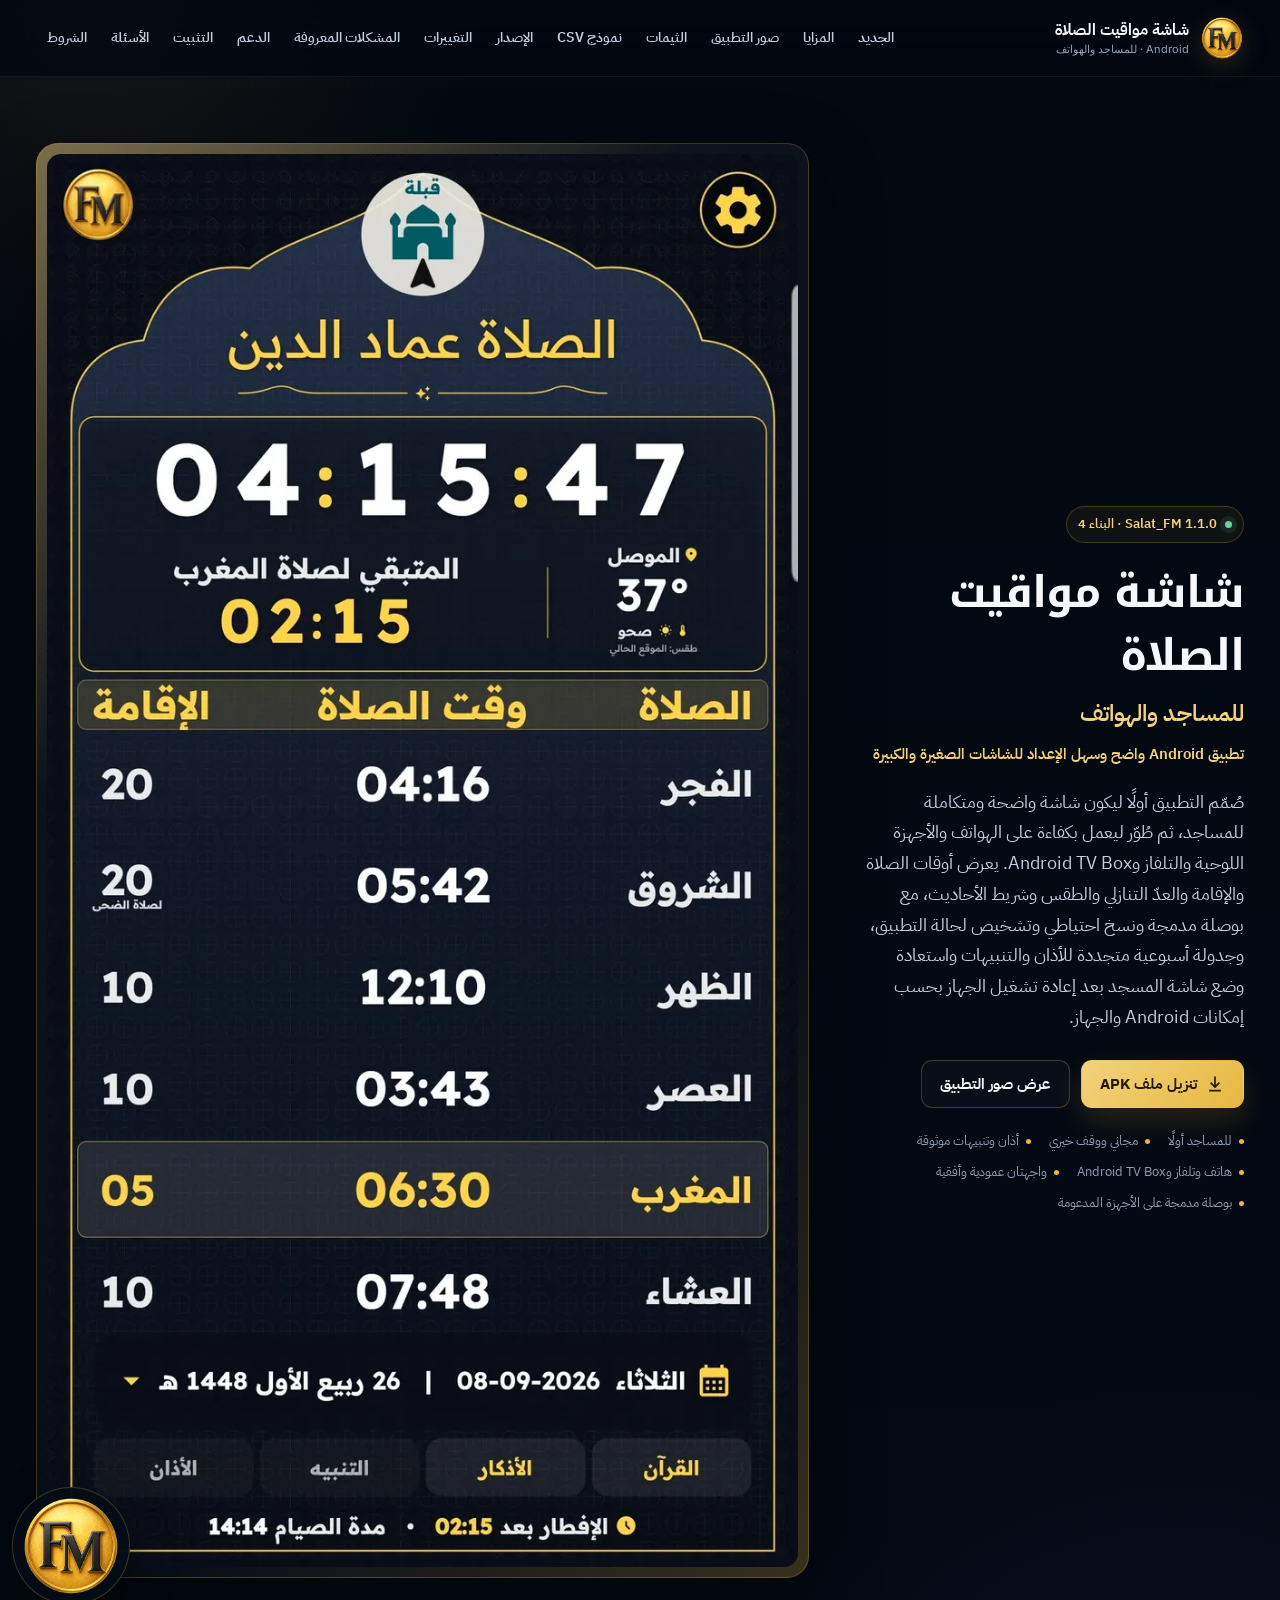
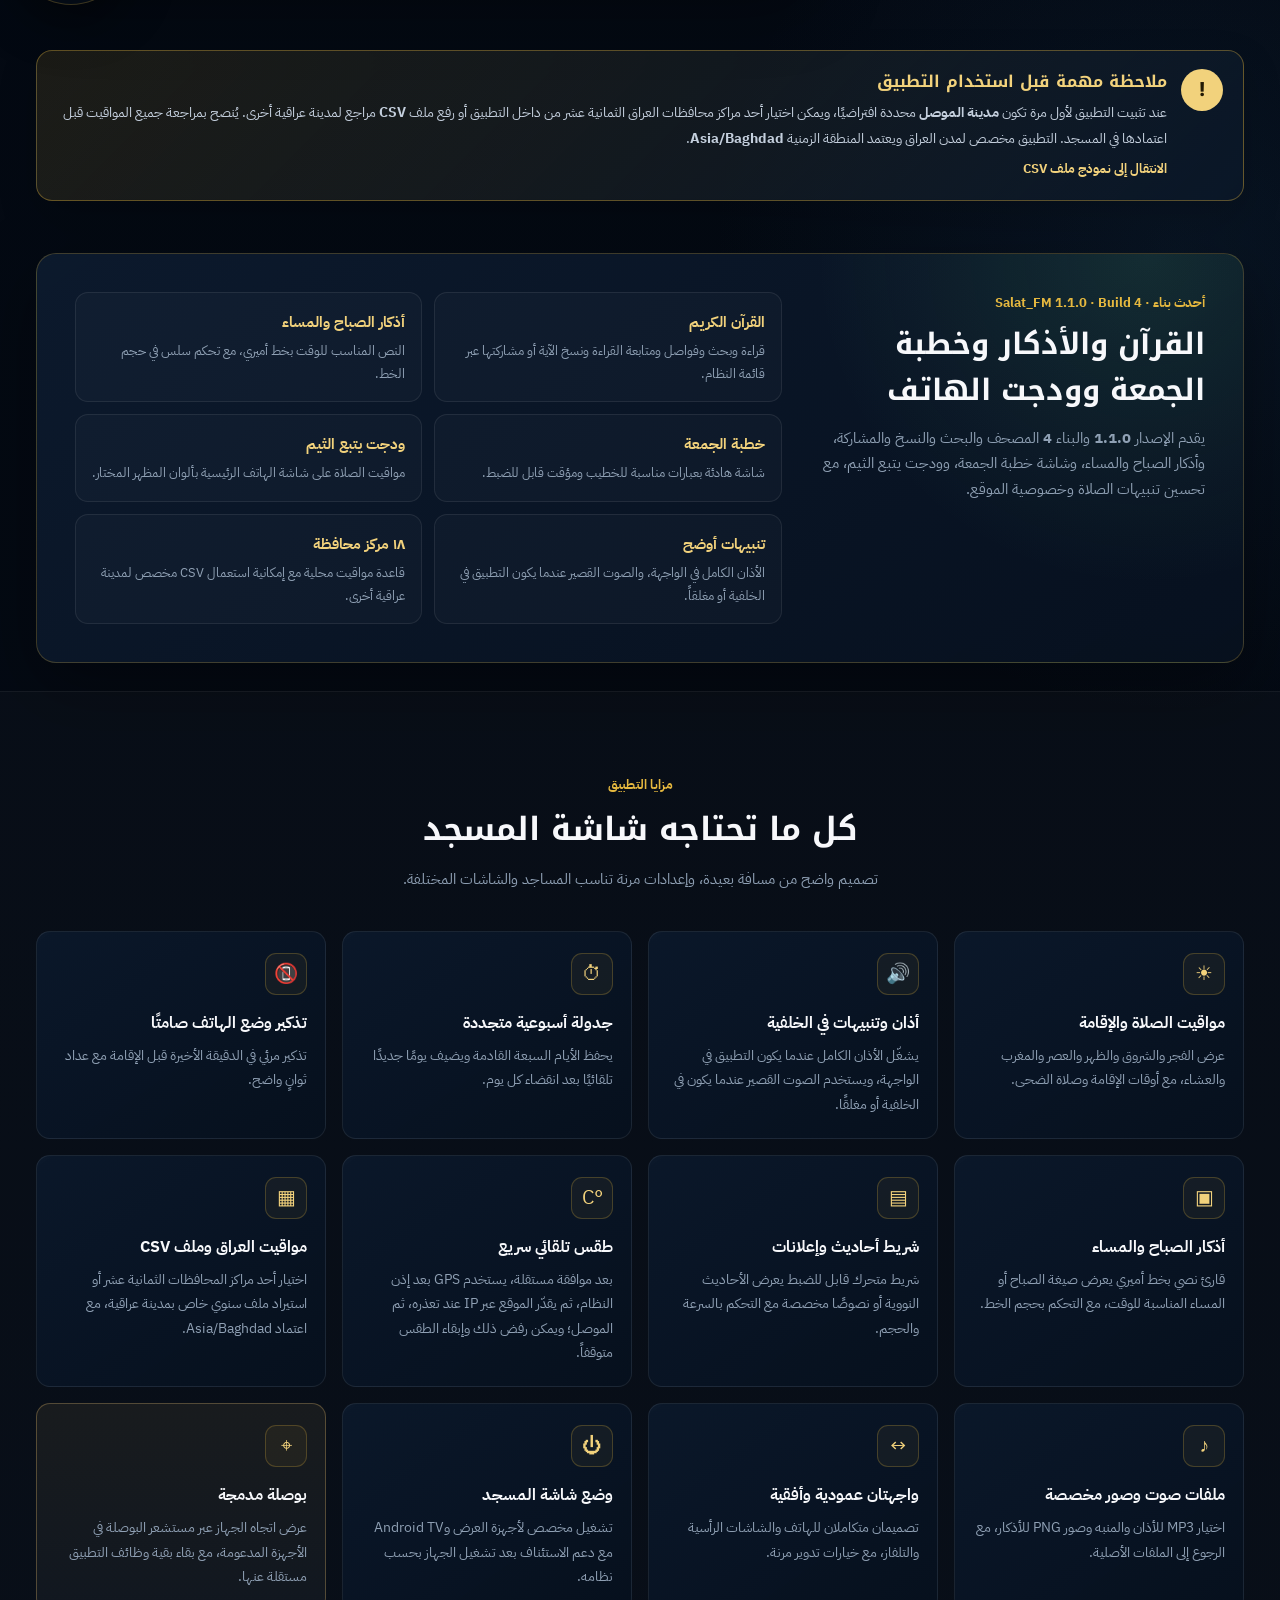
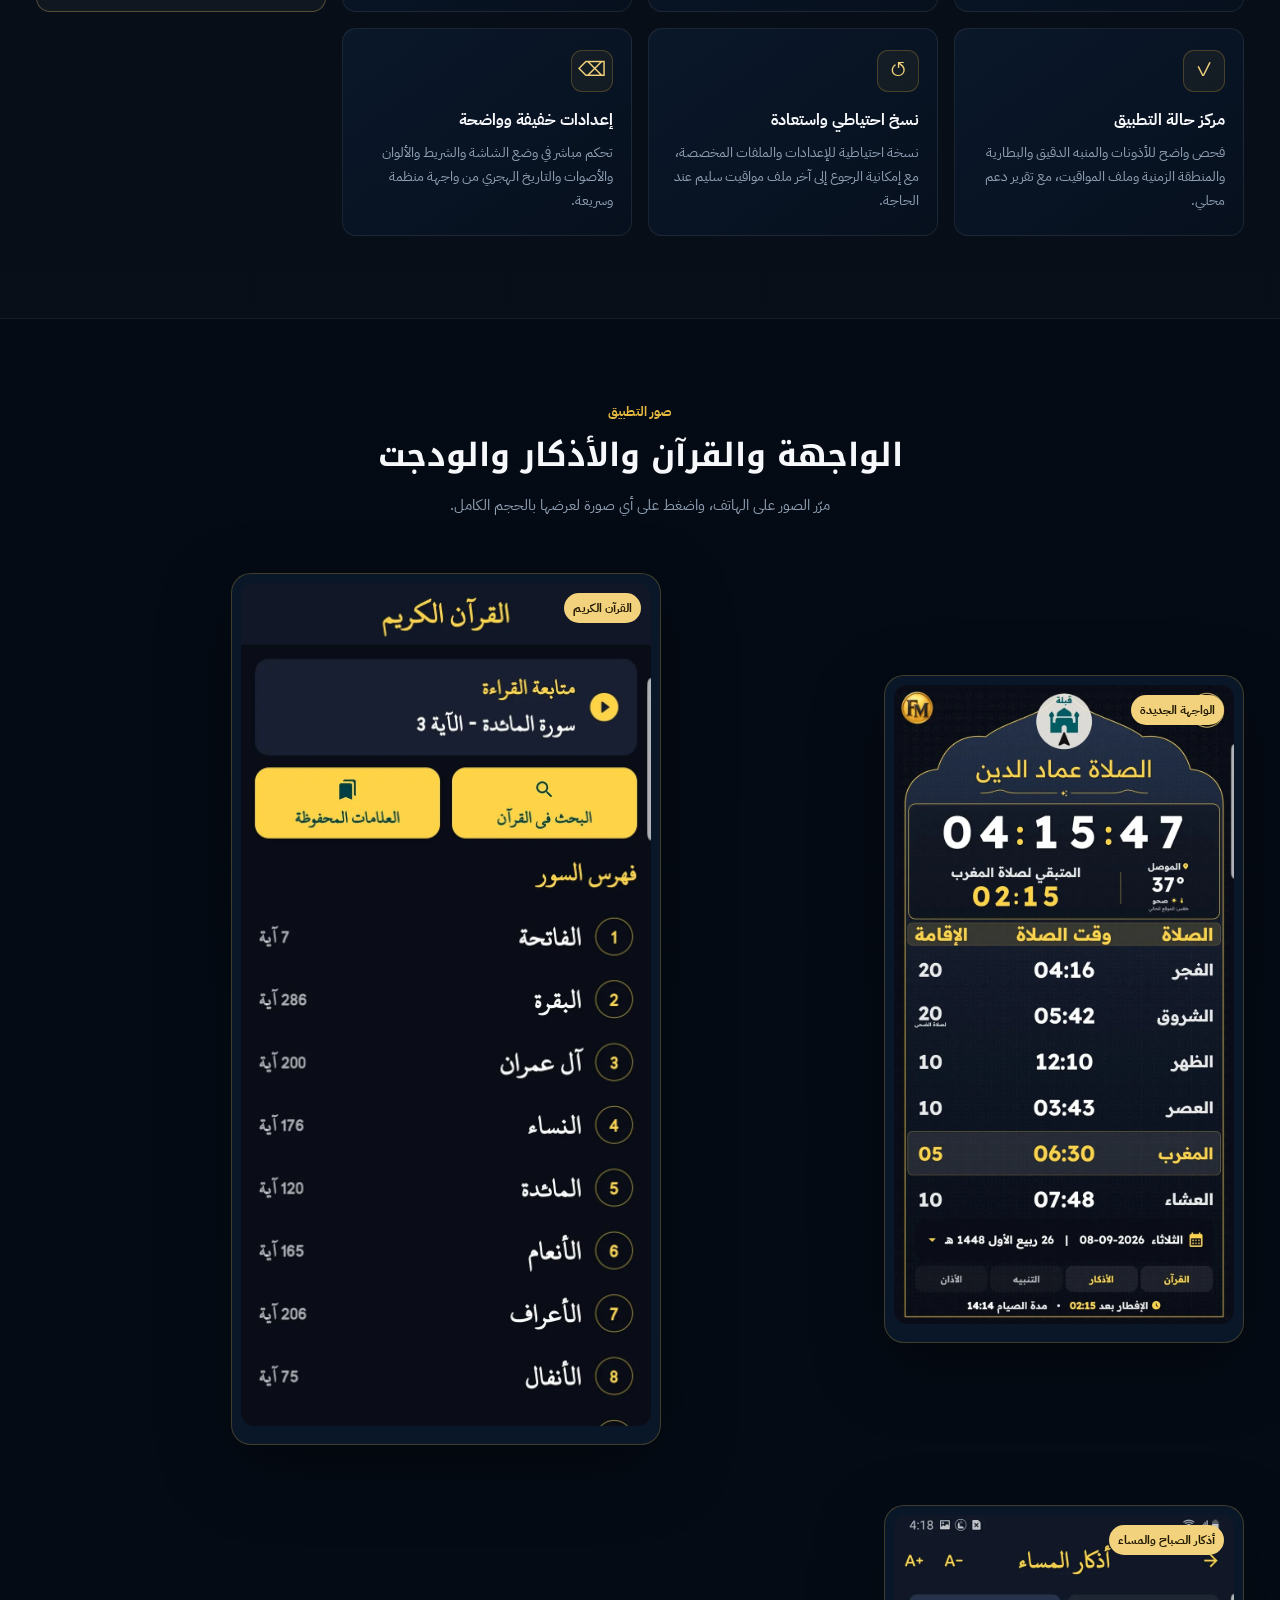
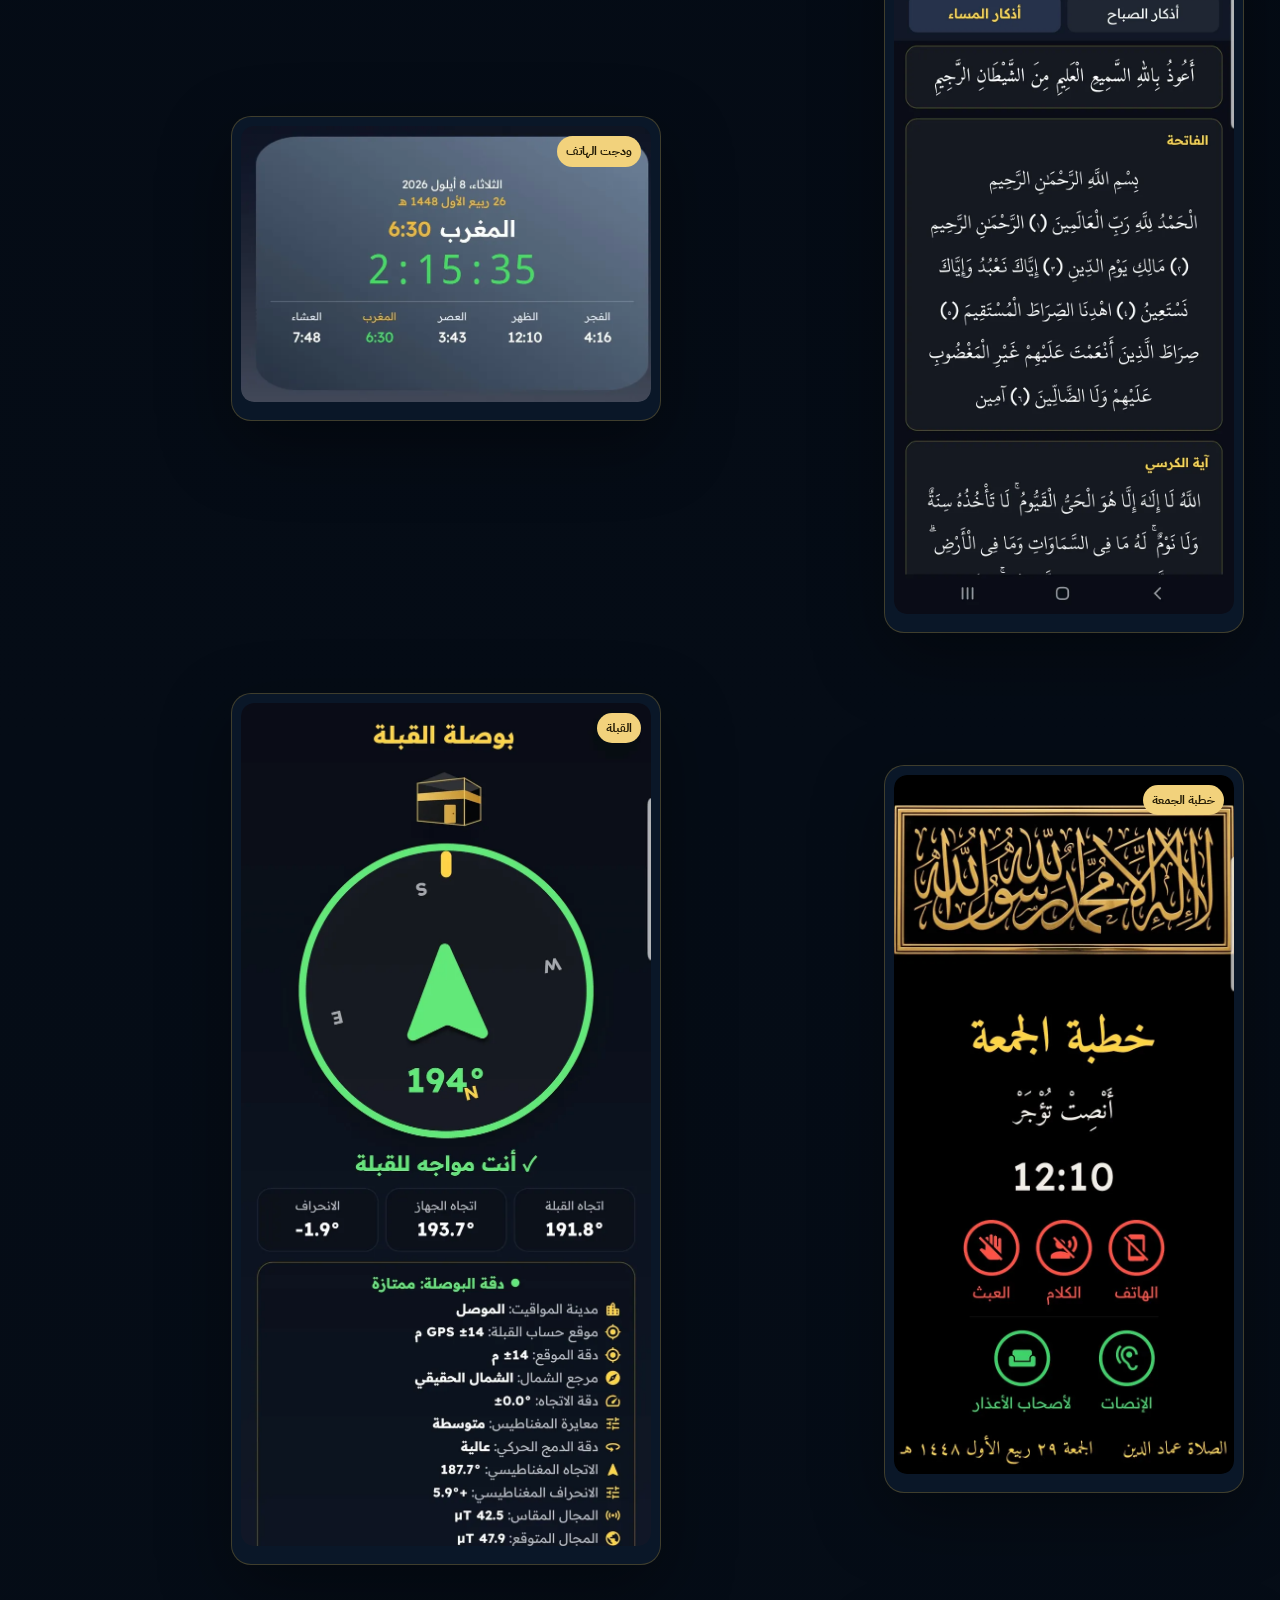
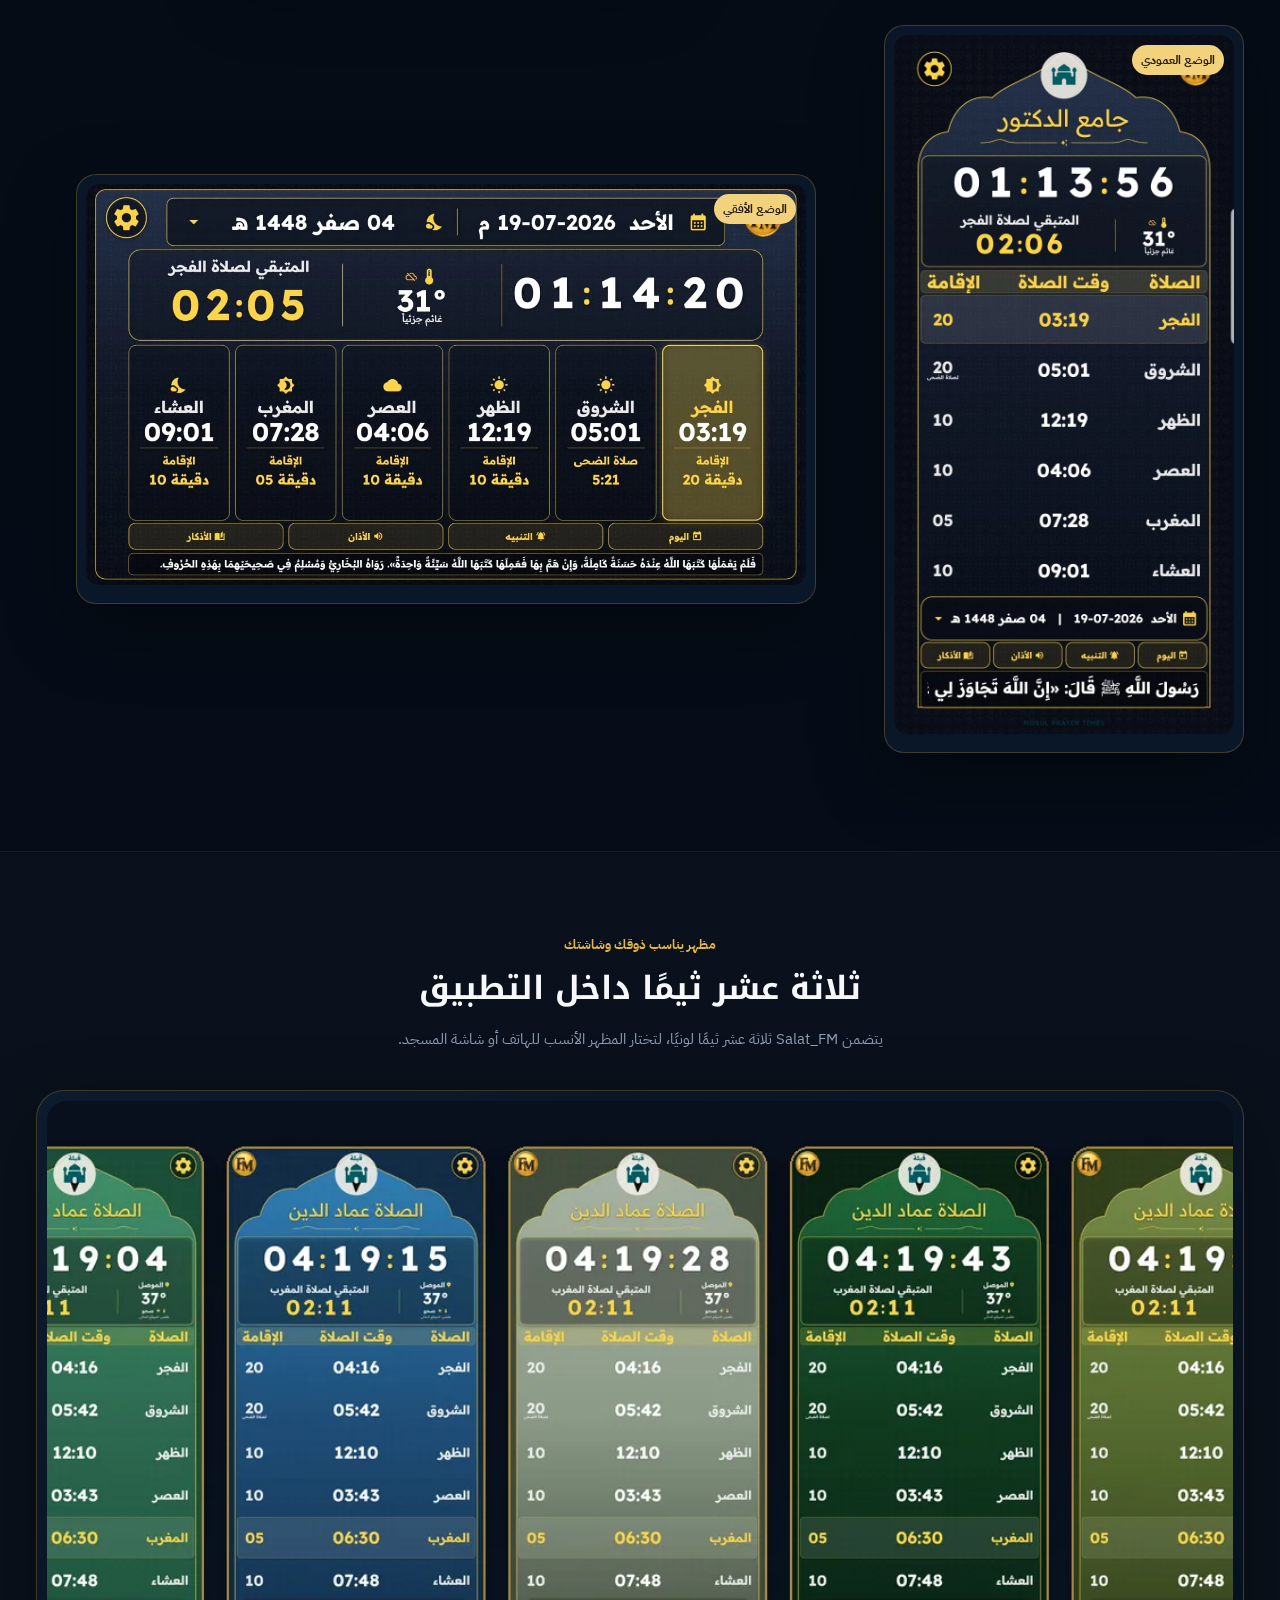
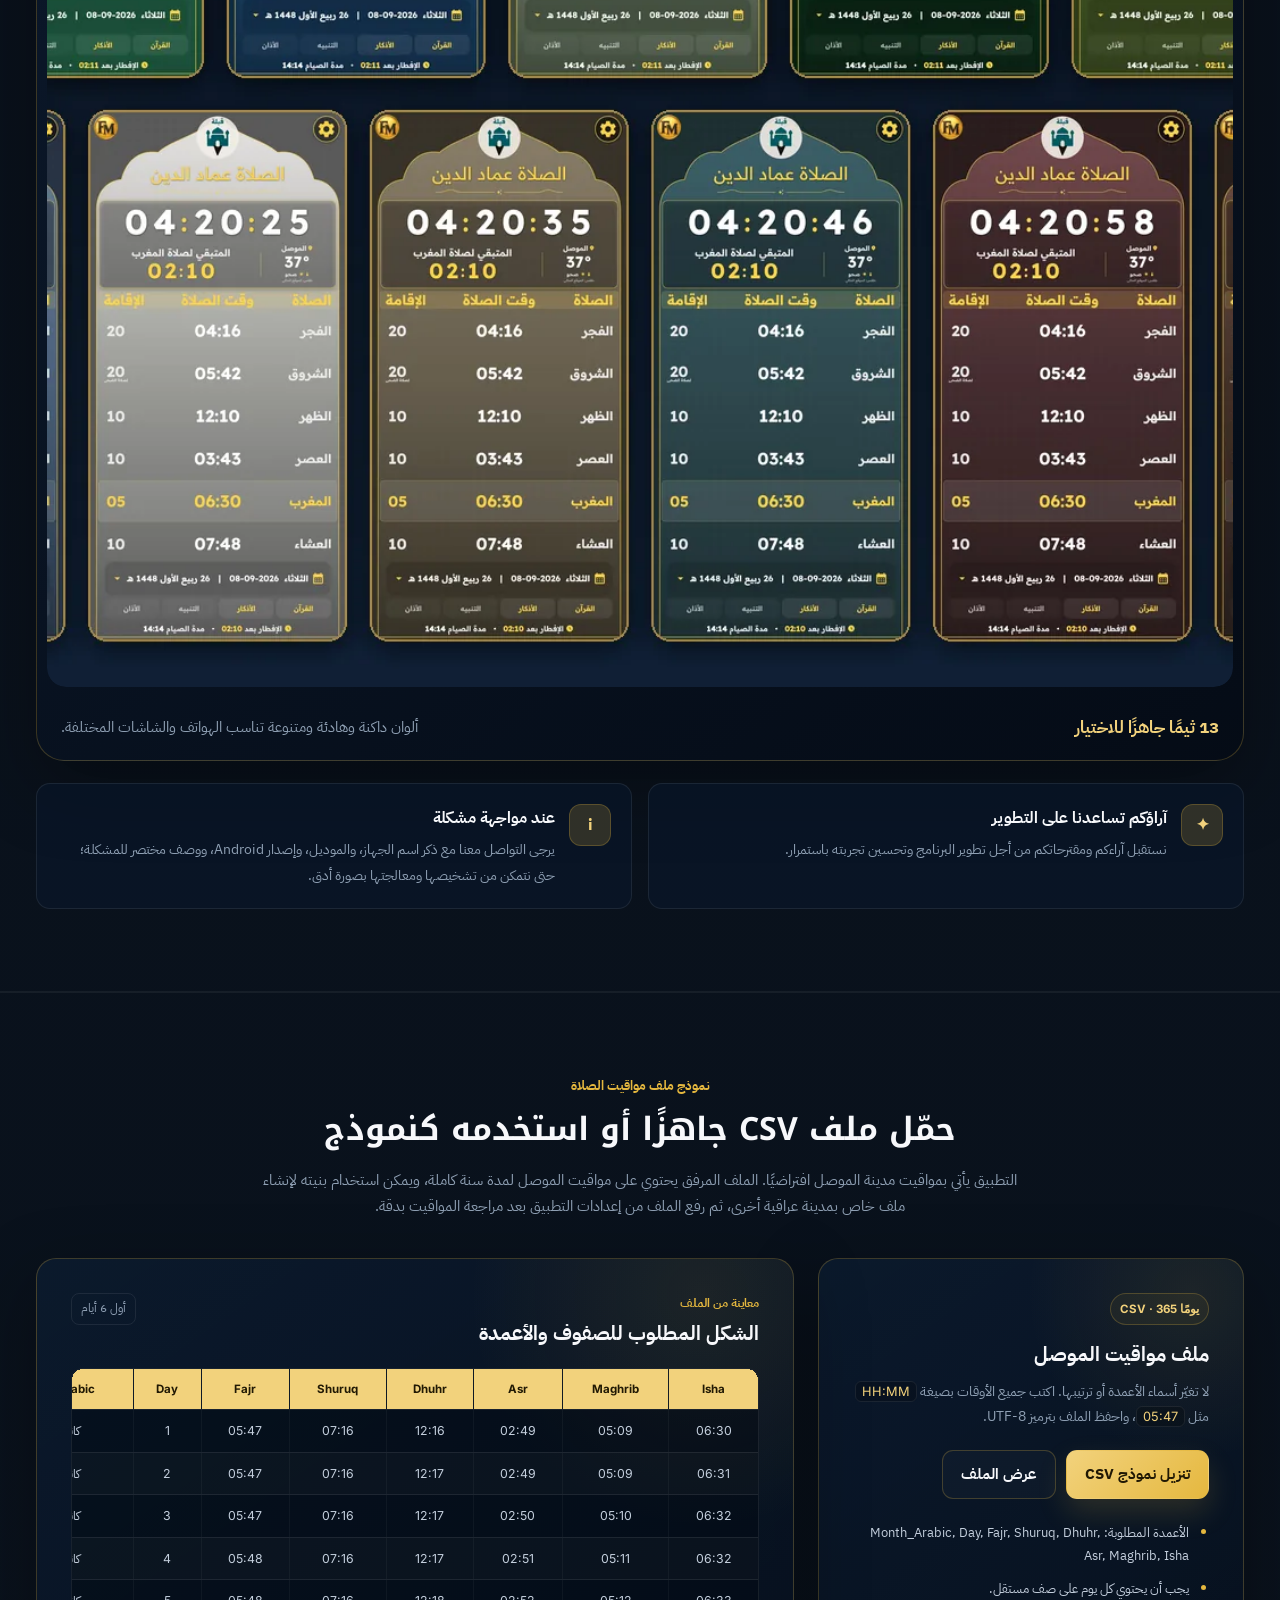
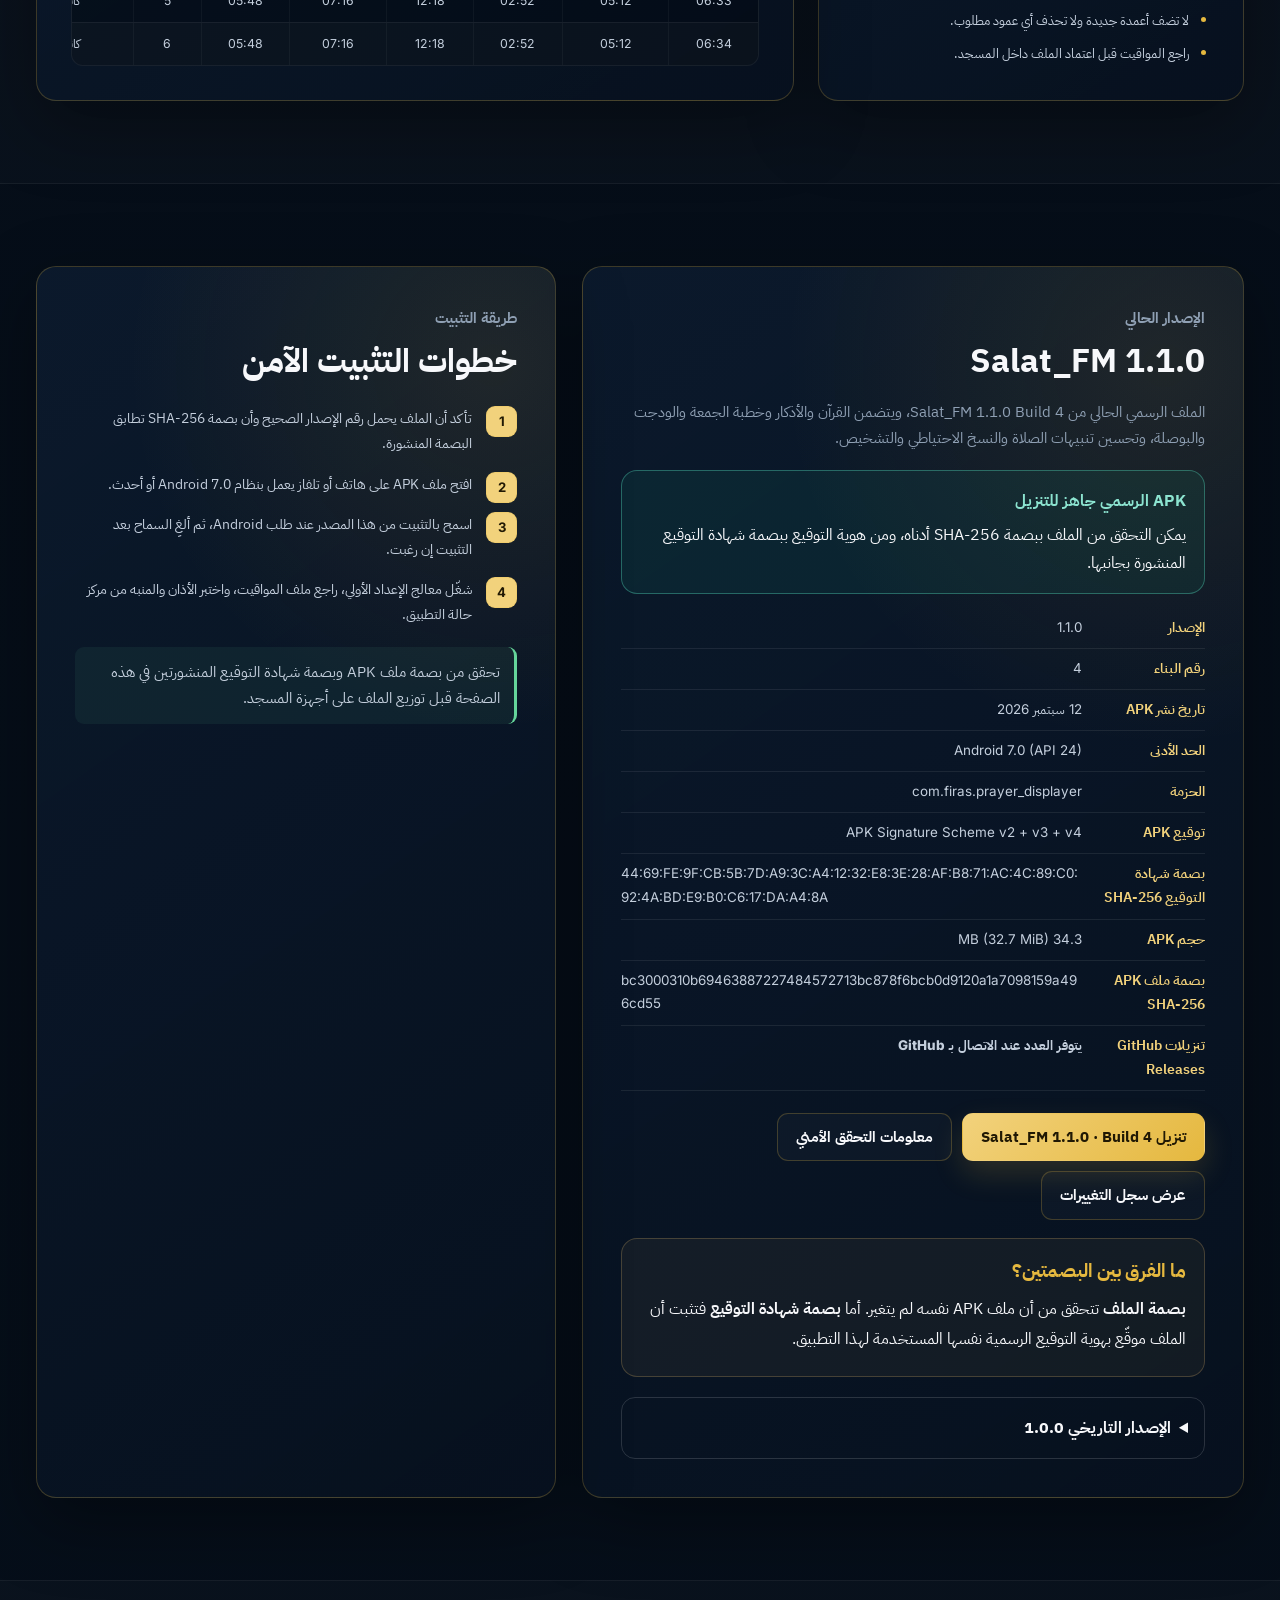
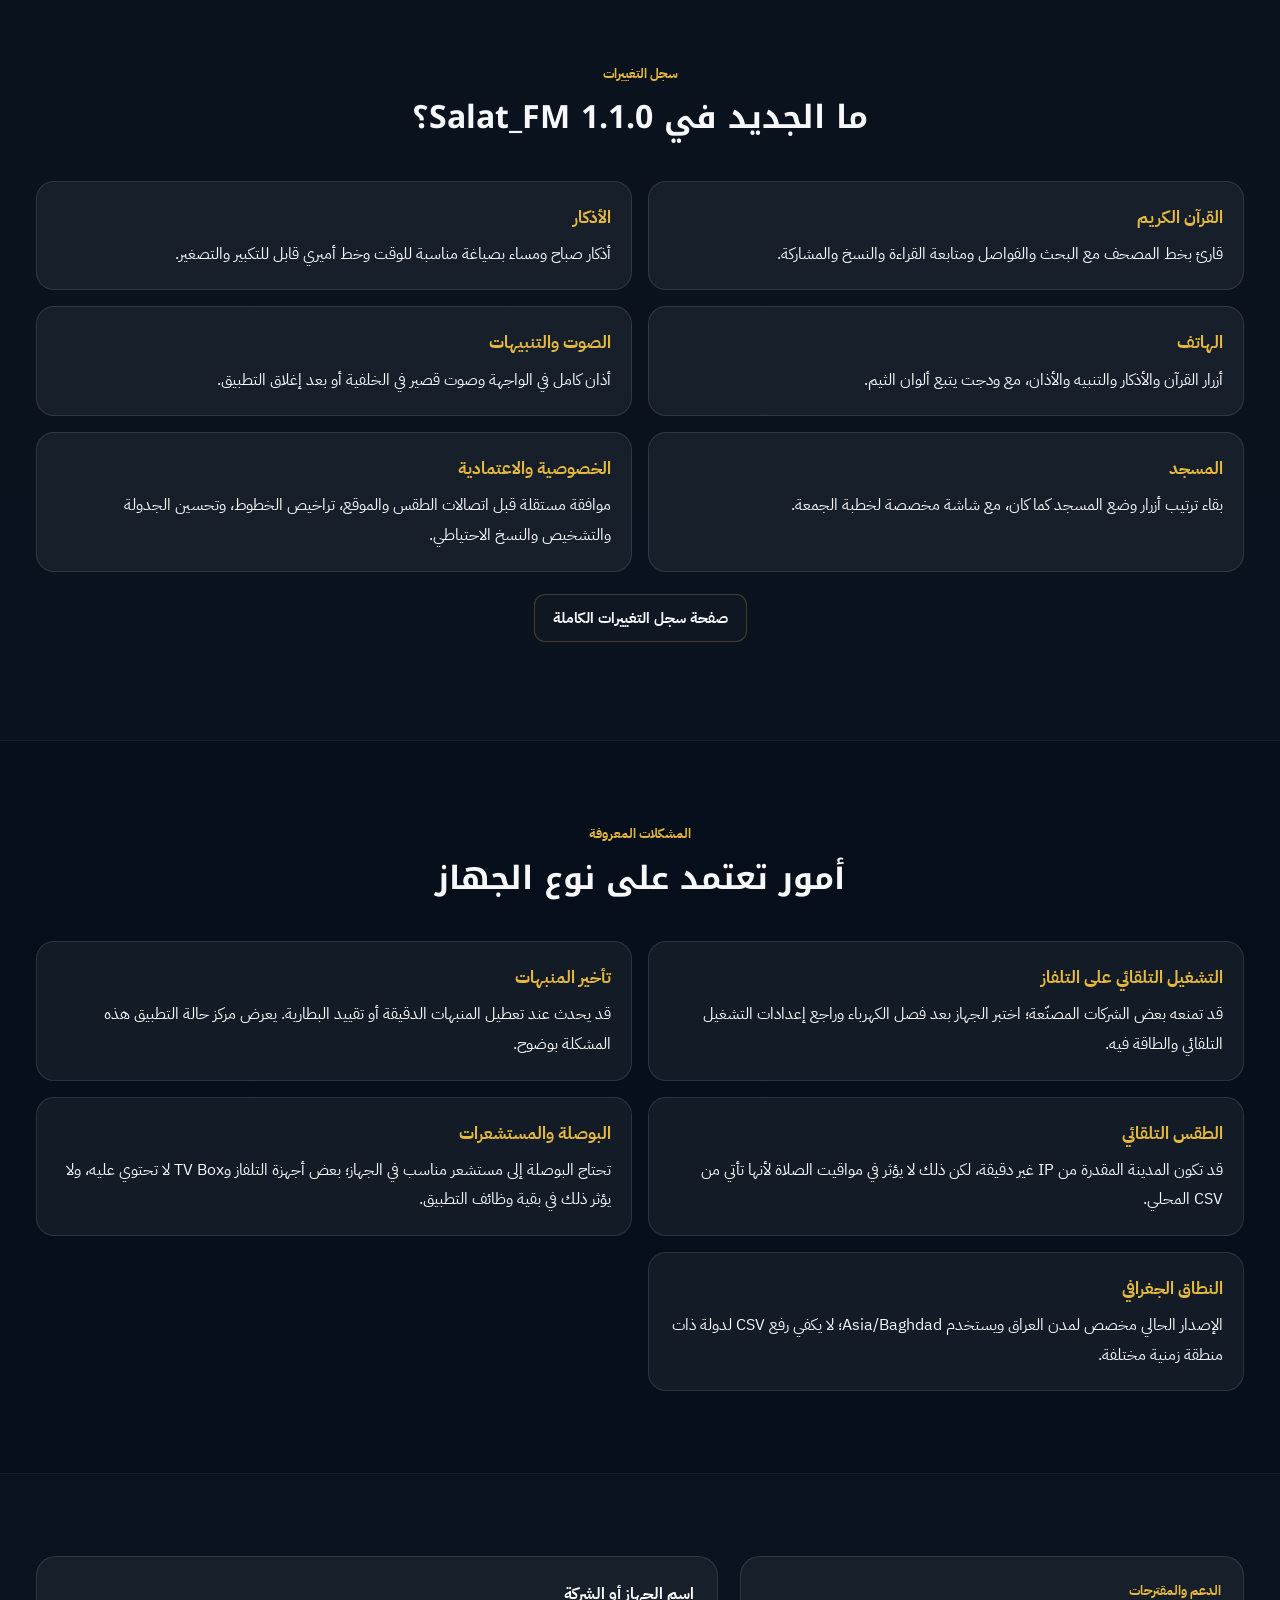
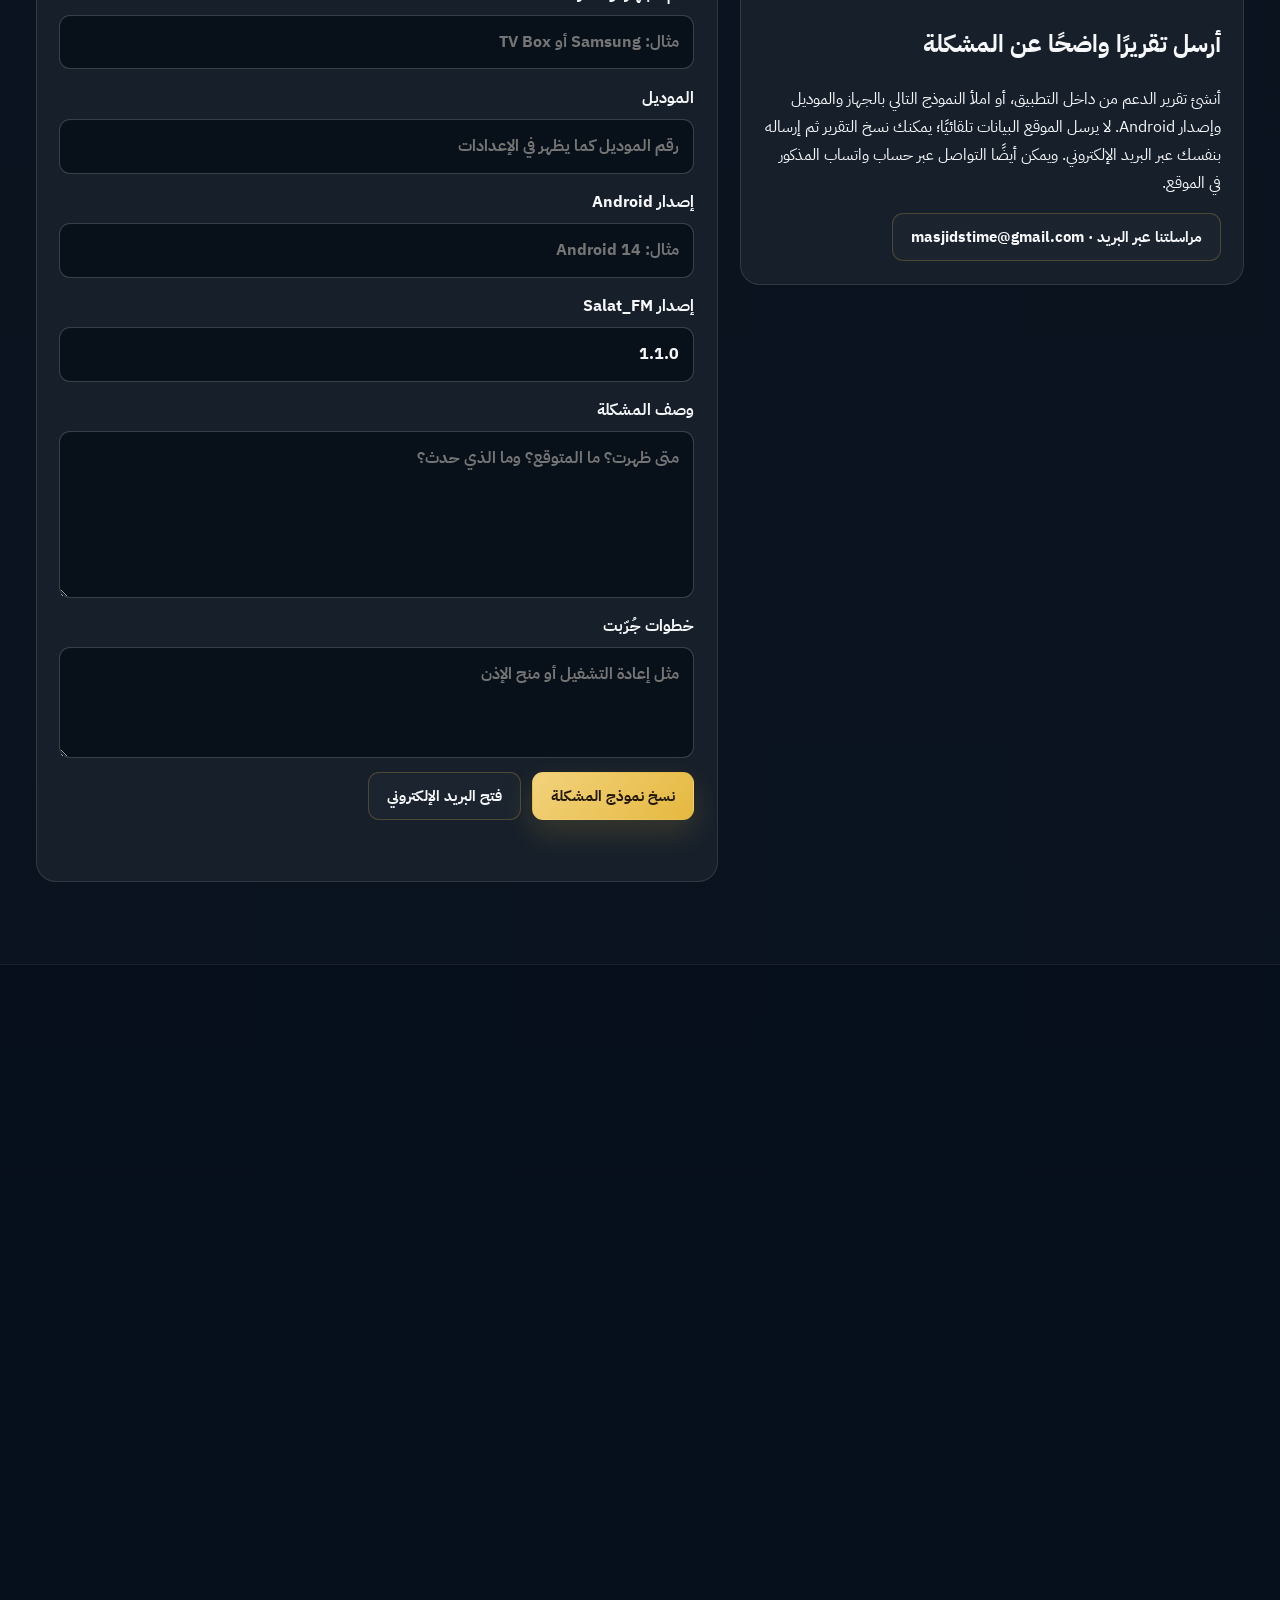
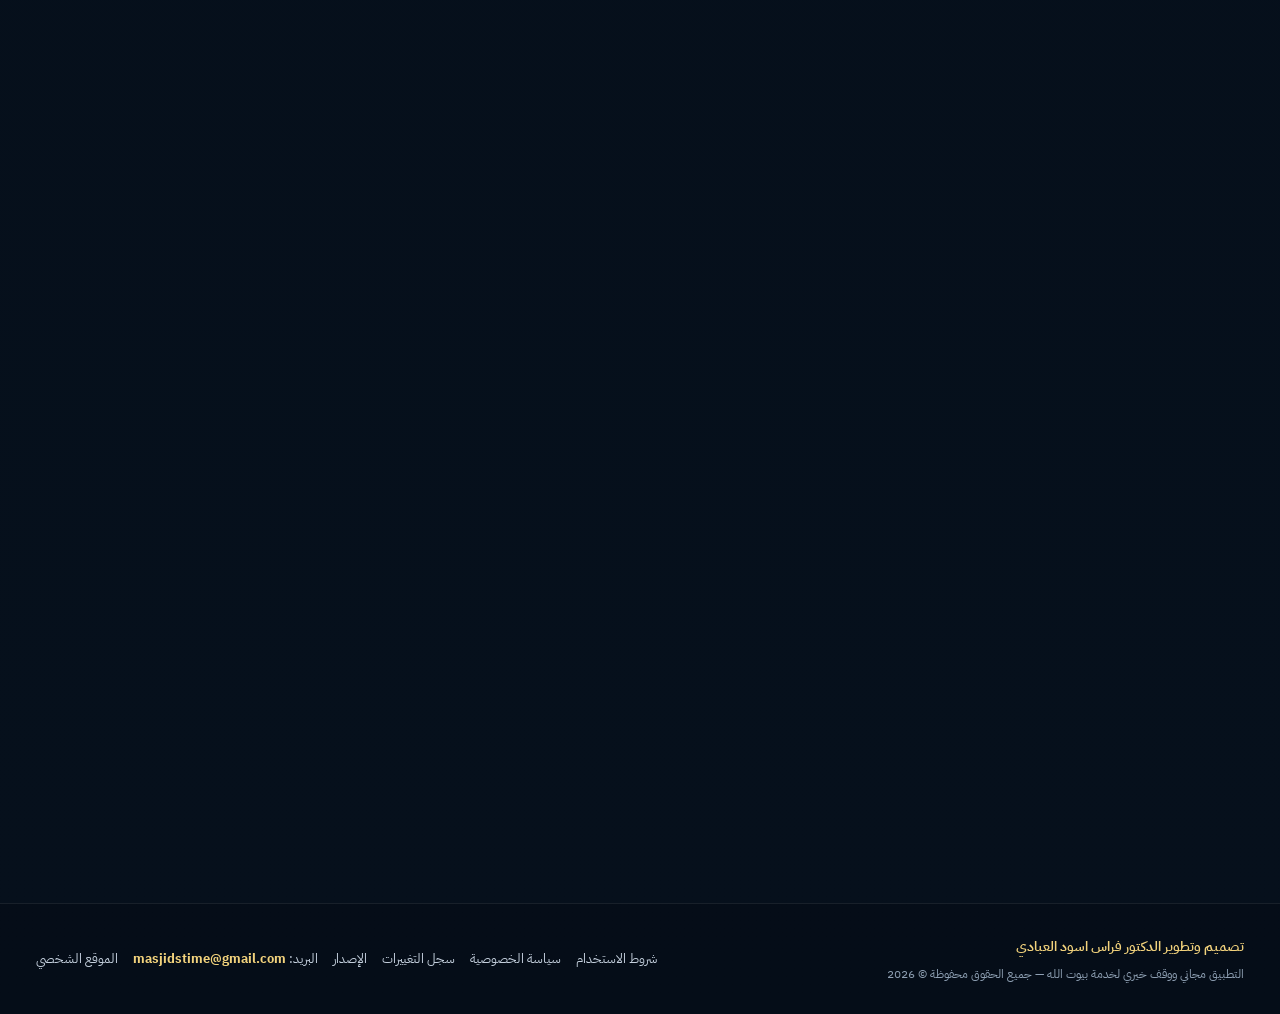
==== commit 99280a7f: "Publish Salat FM 1.1.0 website without external tools" ====
--- a/salat/index.html
+++ b/salat/index.html
@@ -6,15 +6,15 @@
   <meta name="theme-color" content="#050c16">
   <meta name="description" content="تطبيق Android مجاني للمساجد والهواتف يعرض مواقيت الصلاة والإقامة، مع الأذان والتنبيهات، البوصلة، الطقس، النسخ الاحتياطي، شاشة المسجد، وملفات CSV.">
   <meta name="author" content="الدكتور فراس اسود العبادي">
-  <meta property="og:title" content="Salat_FM 1.0.1 — تحديث الموثوقية والدعم">
-  <meta property="og:description" content="تطبيق مجاني ووقف خيري للمساجد والهواتف، مع البوصلة والأذان في الخلفية ومواقيت الإقامة والطقس وشاشة المسجد.">
+  <meta property="og:title" content="Salat_FM 1.1.0 — القرآن والأذكار والتنبيهات">
+  <meta property="og:description" content="تطبيق مجاني ووقف خيري للمساجد والهواتف، مع القرآن والأذكار والبوصلة والودجت وتنبيهات الصلاة.">
   <meta property="og:type" content="website">
   <meta property="og:url" content="https://faswad.github.io/salat/">
   <meta property="og:image" content="https://faswad.github.io/salat/assets/images/social-preview.jpg">
   <meta name="twitter:card" content="summary_large_image">
   <link rel="icon" type="image/png" sizes="32x32" href="assets/images/favicon-32.png">
 <link rel="stylesheet" href="assets/css/style-wide.css?v=16">
-  <title>Salat_FM 1.0.1 | تحديث الموثوقية والدعم</title>
+  <title>Salat_FM 1.1.0 | القرآن والأذكار والتنبيهات</title>
 </head>
 <body>
   <a class="skip-link" href="#mainContent">انتقل إلى المحتوى الرئيسي</a>
@@ -48,7 +48,6 @@
         <a href="#known-issues">المشكلات المعروفة</a>
         <a href="#support">الدعم</a>
         <a href="#install">التثبيت</a>
-        <a href="#device-help">إعداد الجهاز</a>
         <a href="#faq">الأسئلة</a>
         <a href="terms.html">الشروط</a>
       </nav>
@@ -59,7 +58,7 @@
     <section class="hero">
       <div class="container hero-grid">
         <div class="hero-copy reveal">
-          <span class="hero-badge">Salat_FM 1.0.1 · تحديث الموثوقية والدعم</span>
+          <span class="hero-badge">Salat_FM 1.1.0 · البناء 4</span>
 
           <h1>
             شاشة مواقيت الصلاة
@@ -101,8 +100,8 @@
 
         <div class="hero-visual reveal">
           <div class="product-frame">
-            <img src="assets/images/app-landscape.webp"
-                 alt="واجهة التطبيق الأفقية لمواقيت الصلاة">
+            <img src="assets/images/salat-fm-home.webp"
+                 alt="واجهة Salat_FM الجديدة على الهاتف">
           </div>
 
           <div class="logo-float" aria-hidden="true">
@@ -120,10 +119,10 @@
           <div>
             <h2>ملاحظة مهمة قبل استخدام التطبيق</h2>
             <p>
-              عند تثبيت التطبيق لأول مرة تكون <strong>مواقيت مدينة الموصل</strong>
-              مضبوطة افتراضيًا. لاستخدام التطبيق في مدينة عراقية أخرى، جهّز ملف
-              <strong>CSV</strong> يحتوي على المواقيت الصحيحة لمدينتك داخل العراق، ثم ارفعه
-              من إعدادات التطبيق. يُنصح بمراجعة جميع المواقيت قبل اعتمادها في المسجد.
+              عند تثبيت التطبيق لأول مرة تكون <strong>مدينة الموصل</strong>
+              محددة افتراضيًا، ويمكن اختيار أحد مراكز محافظات العراق الثمانية عشر
+              من داخل التطبيق أو رفع ملف <strong>CSV</strong> مراجع لمدينة عراقية أخرى.
+              يُنصح بمراجعة جميع المواقيت قبل اعتمادها في المسجد.
               التطبيق مخصص لمدن العراق ويعتمد المنطقة الزمنية <strong>Asia/Baghdad</strong>.
             </p>
             <a href="#csv-template">الانتقال إلى نموذج ملف CSV</a>
@@ -136,21 +135,21 @@
       <div class="container">
         <div class="latest-release-panel reveal">
           <div class="latest-release-copy">
-            <p class="section-kicker">أحدث بناء · Salat_FM 1.0.1 · Build 2</p>
-            <h2>شاشة مسجد أكثر اعتمادية، مع بوصلة وتشخيص واستعادة</h2>
-            <p>
-              يحافظ هذا الملف على الإصدار <strong>1.0.1</strong> والبناء <strong>2</strong>، ويجمع أحدث تحسينات
-              شاشة المسجد مع البوصلة المدمجة، الاستعادة بعد الإقلاع، النسخ الاحتياطي، مركز الحالة،
-              والتحقق المحسن من ملفات المواقيت، من دون تغيير رقم الإصدار أو البناء.
+            <p class="section-kicker">أحدث بناء · Salat_FM 1.1.0 · Build 4</p>
+            <h2>القرآن والأذكار وخطبة الجمعة وودجت الهاتف</h2>
+            <p>
+              يقدم الإصدار <strong>1.1.0</strong> والبناء <strong>4</strong> المصحف والبحث
+              والنسخ والمشاركة، وأذكار الصباح والمساء، وشاشة خطبة الجمعة، وودجت
+              يتبع الثيم، مع تحسين تنبيهات الصلاة وخصوصية الموقع.
             </p>
           </div>
           <div class="latest-release-grid">
-            <article><strong>بوصلة مدمجة</strong><span>قراءة اتجاه الجهاز عبر حساس البوصلة في الهواتف والأجهزة التي تدعم المستشعر المطلوب.</span></article>
-            <article><strong>استعادة شاشة المسجد</strong><span>مسار إقلاع مبكر ومحاولات استعادة قصيرة للمساعدة على عودة شاشة المسجد بعد تشغيل الجهاز.</span></article>
-            <article><strong>مركز حالة وتشخيص</strong><span>فحص الأذونات والمنبهات والبطارية والمنطقة الزمنية مع تقرير دعم محلي قابل للنسخ.</span></article>
-            <article><strong>نسخ احتياطي واستعادة</strong><span>حفظ الإعدادات والملفات المخصصة واستعادتها مع الاحتفاظ بآخر ملف مواقيت سليم.</span></article>
-            <article><strong>أذان وتنبيهات موثوقة</strong><span>جدولة متجددة في الخلفية مع أدوات اختبار للصوت والمنبه قبل اعتماد الجهاز.</span></article>
-            <article><strong>طقس وCSV محلي</strong><span>طقس تلقائي عبر IP أو GPS، بينما تبقى مواقيت الصلاة من ملف CSV المحلي المعتمد.</span></article>
+            <article><strong>القرآن الكريم</strong><span>قراءة وبحث وفواصل ومتابعة القراءة ونسخ الآية أو مشاركتها عبر قائمة النظام.</span></article>
+            <article><strong>أذكار الصباح والمساء</strong><span>النص المناسب للوقت بخط أميري، مع تحكم سلس في حجم الخط.</span></article>
+            <article><strong>خطبة الجمعة</strong><span>شاشة هادئة بعبارات مناسبة للخطيب ومؤقت قابل للضبط.</span></article>
+            <article><strong>ودجت يتبع الثيم</strong><span>مواقيت الصلاة على شاشة الهاتف الرئيسية بألوان المظهر المختار.</span></article>
+            <article><strong>تنبيهات أوضح</strong><span>الأذان الكامل في الواجهة، والصوت القصير عندما يكون التطبيق في الخلفية أو مغلقاً.</span></article>
+            <article><strong>١٨ مركز محافظة</strong><span>قاعدة مواقيت محلية مع إمكانية استعمال CSV مخصص لمدينة عراقية أخرى.</span></article>
           </div>
         </div>
       </div>
@@ -176,7 +175,7 @@
           <article class="feature-card reveal">
             <div class="feature-icon" aria-hidden="true">🔊</div>
             <h3>أذان وتنبيهات في الخلفية</h3>
-            <p>يشغّل الأذان الكامل عند عمل التطبيق، ويستخدم أذانًا قصيرًا موثوقًا عند إغلاقه بالكامل، مع منبه ثابت في الحالتين.</p>
+            <p>يشغّل الأذان الكامل عندما يكون التطبيق في الواجهة، ويستخدم الصوت القصير عندما يكون في الخلفية أو مغلقًا.</p>
           </article>
 
           <article class="feature-card reveal">
@@ -193,8 +192,8 @@
 
           <article class="feature-card reveal">
             <div class="feature-icon" aria-hidden="true">▣</div>
-            <h3>شاشة الأذكار</h3>
-            <p>عرض صور أذكار مخصصة للوضعين العمودي والأفقي لمدة افتراضية قدرها 15 دقيقة.</p>
+            <h3>أذكار الصباح والمساء</h3>
+            <p>قارئ نصي بخط أميري يعرض صيغة الصباح أو المساء المناسبة للوقت، مع التحكم بحجم الخط.</p>
           </article>
 
           <article class="feature-card reveal">
@@ -206,13 +205,13 @@
           <article class="feature-card reveal">
             <div class="feature-icon" aria-hidden="true">°C</div>
             <h3>طقس تلقائي سريع</h3>
-            <p>يحدد الطقس تقريبياً عبر IP باستخدام ipwho.is وipapi.co، ثم GPS المصرح به، ثم الموصل؛ وتُجلب بيانات الطقس من Open-Meteo.</p>
+            <p>بعد موافقة مستقلة، يستخدم GPS بعد إذن النظام، ثم يقدّر الموقع عبر IP عند تعذره، ثم الموصل؛ ويمكن رفض ذلك وإبقاء الطقس متوقفاً.</p>
           </article>
 
           <article class="feature-card reveal">
             <div class="feature-icon" aria-hidden="true">▦</div>
-            <h3>ملف مواقيت CSV</h3>
-            <p>استيراد ملف سنوي خاص بمدينة عراقية، مع اعتماد Asia/Baghdad ومواقيت الموصل افتراضيًا.</p>
+            <h3>مواقيت العراق وملف CSV</h3>
+            <p>اختيار أحد مراكز المحافظات الثمانية عشر أو استيراد ملف سنوي خاص بمدينة عراقية، مع اعتماد Asia/Baghdad.</p>
           </article>
 
           <article class="feature-card reveal">
@@ -264,11 +263,53 @@
       <div class="container">
         <header class="section-header reveal">
           <p class="section-kicker">صور التطبيق</p>
-          <h2 class="section-title">واجهة متناسقة في الاتجاهين</h2>
+          <h2 class="section-title">الواجهة والقرآن والأذكار والودجت</h2>
           <p class="section-description">مرّر الصور على الهاتف، واضغط على أي صورة لعرضها بالحجم الكامل.</p>
         </header>
 
         <div class="showcase-grid">
+          <figure class="showcase-card portrait reveal">
+            <span class="showcase-label">الواجهة الجديدة</span>
+            <button class="image-zoom" type="button" data-image="assets/images/salat-fm-home.webp" data-alt="واجهة Salat_FM الجديدة" data-caption="واجهة الهاتف مع أزرار القرآن والأذكار والتنبيه والأذان">
+              <img src="assets/images/salat-fm-home.webp" alt="واجهة Salat_FM الجديدة" loading="lazy">
+            </button>
+          </figure>
+
+          <figure class="showcase-card portrait reveal">
+            <span class="showcase-label">القرآن الكريم</span>
+            <button class="image-zoom" type="button" data-image="assets/images/salat-fm-quran.webp" data-alt="قارئ القرآن الكريم" data-caption="قارئ القرآن والبحث والفواصل والمشاركة">
+              <img src="assets/images/salat-fm-quran.webp" alt="قارئ القرآن الكريم" loading="lazy">
+            </button>
+          </figure>
+
+          <figure class="showcase-card portrait reveal">
+            <span class="showcase-label">أذكار الصباح والمساء</span>
+            <button class="image-zoom" type="button" data-image="assets/images/salat-fm-adhkar.webp" data-alt="قارئ أذكار الصباح والمساء" data-caption="أذكار الصباح والمساء بخط أميري">
+              <img src="assets/images/salat-fm-adhkar.webp" alt="قارئ أذكار الصباح والمساء" loading="lazy">
+            </button>
+          </figure>
+
+          <figure class="showcase-card portrait reveal">
+            <span class="showcase-label">ودجت الهاتف</span>
+            <button class="image-zoom" type="button" data-image="assets/images/salat-fm-widget.webp" data-alt="ودجت مواقيت الصلاة" data-caption="ودجت مواقيت الصلاة المتناسق مع الثيم">
+              <img src="assets/images/salat-fm-widget.webp" alt="ودجت مواقيت الصلاة" loading="lazy">
+            </button>
+          </figure>
+
+          <figure class="showcase-card portrait reveal">
+            <span class="showcase-label">خطبة الجمعة</span>
+            <button class="image-zoom" type="button" data-image="assets/images/salat-fm-khutbah.webp" data-alt="شاشة خطبة الجمعة" data-caption="شاشة خطبة الجمعة الهادئة">
+              <img src="assets/images/salat-fm-khutbah.webp" alt="شاشة خطبة الجمعة" loading="lazy">
+            </button>
+          </figure>
+
+          <figure class="showcase-card portrait reveal">
+            <span class="showcase-label">القبلة</span>
+            <button class="image-zoom" type="button" data-image="assets/images/salat-fm-qibla.webp" data-alt="بوصلة القبلة" data-caption="بوصلة القبلة على الأجهزة المدعومة">
+              <img src="assets/images/salat-fm-qibla.webp" alt="بوصلة القبلة" loading="lazy">
+            </button>
+          </figure>
+
           <figure class="showcase-card portrait reveal">
             <span class="showcase-label">الوضع العمودي</span>
             <button class="image-zoom" type="button"
@@ -298,23 +339,23 @@
       <div class="container">
         <header class="section-header reveal">
           <p class="section-kicker">مظهر يناسب ذوقك وشاشتك</p>
-          <h2 class="section-title">عشرة ثيمات متنوعة داخل التطبيق</h2>
+          <h2 class="section-title">ثلاثة عشر ثيمًا داخل التطبيق</h2>
           <p class="section-description">
-            يتضمن Salat_FM عشرة ثيمات لونية مختلفة، لتختار المظهر الأنسب للهاتف أو شاشة المسجد.
+            يتضمن Salat_FM ثلاثة عشر ثيمًا لونيًا، لتختار المظهر الأنسب للهاتف أو شاشة المسجد.
           </p>
         </header>
 
         <figure class="themes-overview-card reveal">
           <button class="image-zoom themes-image-button" type="button"
-                  data-image="assets/images/salat-fm-10-themes.webp"
-                  data-alt="عشرة ثيمات متنوعة لتطبيق Salat_FM"
-                  data-caption="عشرة ثيمات لونية متنوعة متاحة داخل Salat_FM">
-            <img src="assets/images/salat-fm-10-themes.webp"
-                 alt="صورة تجمع عشرة ثيمات متنوعة لتطبيق Salat_FM"
+                  data-image="assets/images/salat-fm-13-themes.webp"
+                  data-alt="ثلاثة عشر ثيمًا متنوعة لتطبيق Salat_FM"
+                  data-caption="ثلاثة عشر ثيمًا لونيًا متاحة داخل Salat_FM">
+            <img src="assets/images/salat-fm-13-themes.webp"
+                 alt="صورة تجمع ثلاثة عشر ثيمًا متنوعة لتطبيق Salat_FM"
                  loading="lazy">
           </button>
           <figcaption>
-            <strong>10 ثيمات جاهزة للاختيار</strong>
+            <strong>13 ثيمًا جاهزًا للاختيار</strong>
             <span>ألوان داكنة وهادئة ومتنوعة تناسب الهواتف والشاشات المختلفة.</span>
           </figcaption>
         </figure>
@@ -416,10 +457,10 @@
       <div class="container download-grid">
         <article class="download-card reveal">
           <p class="section-kicker">الإصدار الحالي</p>
-          <h2>Salat_FM 1.0.1</h2>
+          <h2>Salat_FM 1.1.0</h2>
           <p>
-            الملف الرسمي الحالي من Salat_FM 1.0.1 Build 2، ويتضمن البوصلة، تحسين استعادة شاشة المسجد بعد الإقلاع،
-            مركز الحالة، تقرير الدعم، النسخ الاحتياطي والاستعادة، والتحقق المتقدم من ملف المواقيت.
+            الملف الرسمي الحالي من Salat_FM 1.1.0 Build 4، ويتضمن القرآن والأذكار وخطبة الجمعة
+            والودجت والبوصلة، وتحسين تنبيهات الصلاة والنسخ الاحتياطي والتشخيص.
           </p>
 
           <div class="release-ready-note" role="status">
@@ -428,20 +469,20 @@
           </div>
 
           <dl class="download-meta">
-            <div class="meta-row"><dt>الإصدار</dt><dd data-version>1.0.1</dd></div>
-            <div class="meta-row"><dt>رقم البناء</dt><dd data-build>2</dd></div>
-            <div class="meta-row"><dt>تاريخ نشر APK</dt><dd data-release-date>26 يوليو 2026</dd></div>
+            <div class="meta-row"><dt>الإصدار</dt><dd data-version>1.1.0</dd></div>
+            <div class="meta-row"><dt>رقم البناء</dt><dd data-build>4</dd></div>
+            <div class="meta-row"><dt>تاريخ نشر APK</dt><dd data-release-date>12 سبتمبر 2026</dd></div>
             <div class="meta-row"><dt>الحد الأدنى</dt><dd data-min-android>Android 7.0 (API 24)</dd></div>
             <div class="meta-row"><dt>الحزمة</dt><dd><bdi>com.firas.prayer_displayer</bdi></dd></div>
-            <div class="meta-row"><dt>توقيع APK</dt><dd>APK Signature Scheme v2</dd></div>
+            <div class="meta-row"><dt>توقيع APK</dt><dd>APK Signature Scheme v2 + v3 + v4</dd></div>
             <div class="meta-row"><dt>بصمة شهادة التوقيع SHA-256</dt><dd class="hash-value" data-cert-sha>44:69:FE:9F:CB:5B:7D:A9:3C:A4:12:32:E8:3E:28:AF:B8:71:AC:4C:89:C0:92:4A:BD:E9:B0:C6:17:DA:A4:8A</dd></div>
-            <div class="meta-row"><dt>حجم APK</dt><dd data-apk-size>31.8 MB (30.3 MiB)</dd></div>
-            <div class="meta-row"><dt>بصمة ملف APK SHA-256</dt><dd class="hash-value" data-apk-sha>13d5cd4ae9028d0acd464c4878b2a43fa2d77e749548cbee9745e9a96336834d</dd></div>
+            <div class="meta-row"><dt>حجم APK</dt><dd data-apk-size>34.3 MB (32.7 MiB)</dd></div>
+            <div class="meta-row"><dt>بصمة ملف APK SHA-256</dt><dd class="hash-value" data-apk-sha>bc3000310b69463887227484572713bc878f6bcb0d9120a1a7098159a496cd55</dd></div>
             <div class="meta-row"><dt>تنزيلات GitHub Releases</dt><dd><span data-download-count>يتم جلب العدد…</span></dd></div>
           </dl>
 
           <div class="download-actions">
-            <a class="button button-primary js-apk-download" href="assets/downloads/firas-prayer-display.apk" download="firas-prayer-display.apk">تنزيل Salat_FM 1.0.1 · Build 2</a>
+            <a class="button button-primary js-apk-download" href="assets/downloads/firas-prayer-display.apk" download="firas-prayer-display.apk">تنزيل Salat_FM 1.1.0 · Build 4</a>
             <a class="button button-secondary" href="assets/downloads/APK_SECURITY.txt" download>معلومات التحقق الأمني</a>
             <a class="button button-secondary" href="changelog.html">عرض سجل التغييرات</a>
           </div>
@@ -476,15 +517,15 @@
       <div class="container">
         <header class="section-header reveal">
           <p class="section-kicker">سجل التغييرات</p>
-          <h2 class="section-title">ما الجديد في Salat_FM 1.0.1؟</h2>
+          <h2 class="section-title">ما الجديد في Salat_FM 1.1.0؟</h2>
         </header>
         <div class="change-grid">
-          <article class="change-card reveal"><h3>البوصلة</h3><p>إضافة بوصلة مدمجة تعتمد على مستشعر الجهاز في الأجهزة التي تدعم هذه الإمكانية.</p></article>
-          <article class="change-card reveal"><h3>إقلاع شاشة المسجد</h3><p>تحسين الاستعادة بعد تشغيل الجهاز بمسار إقلاع مبكر ومحاولات احتياطية قصيرة مع مراعاة قيود الشركة المصنّعة.</p></article>
-          <article class="change-card reveal"><h3>إعداد وتشخيص</h3><p>معالج إعداد أولي، مركز حالة بألوان واضحة، وتقرير دعم محلي يتضمن معلومات الجهاز والحالة.</p></article>
-          <article class="change-card reveal"><h3>الصوت والتنبيهات</h3><p>أدوات لاختبار الأذان والمنبه وإيقاف الصوت، مع جدولة متجددة لمنبهات الصلاة في الخلفية.</p></article>
-          <article class="change-card reveal"><h3>ملف المواقيت</h3><p>معاينة وفحص CSV والتحقق من الأعمدة وترتيب المواقيت مع الاحتفاظ بآخر ملف سليم.</p></article>
-          <article class="change-card reveal"><h3>الحماية والاستعادة</h3><p>نسخ احتياطي واستعادة، HTTPS للمصادر الشبكية المدعومة، وبصمات منشورة للملف وشهادة التوقيع.</p></article>
+          <article class="change-card reveal"><h3>القرآن الكريم</h3><p>قارئ بخط المصحف مع البحث والفواصل ومتابعة القراءة والنسخ والمشاركة.</p></article>
+          <article class="change-card reveal"><h3>الأذكار</h3><p>أذكار صباح ومساء بصياغة مناسبة للوقت وخط أميري قابل للتكبير والتصغير.</p></article>
+          <article class="change-card reveal"><h3>الهاتف</h3><p>أزرار القرآن والأذكار والتنبيه والأذان، مع ودجت يتبع ألوان الثيم.</p></article>
+          <article class="change-card reveal"><h3>الصوت والتنبيهات</h3><p>أذان كامل في الواجهة وصوت قصير في الخلفية أو بعد إغلاق التطبيق.</p></article>
+          <article class="change-card reveal"><h3>المسجد</h3><p>بقاء ترتيب أزرار وضع المسجد كما كان، مع شاشة مخصصة لخطبة الجمعة.</p></article>
+          <article class="change-card reveal"><h3>الخصوصية والاعتمادية</h3><p>موافقة مستقلة قبل اتصالات الطقس والموقع، تراخيص الخطوط، وتحسين الجدولة والتشخيص والنسخ الاحتياطي.</p></article>
         </div>
         <p class="section-link-line"><a class="button button-secondary" href="changelog.html">صفحة سجل التغييرات الكاملة</a></p>
       </div>
@@ -494,7 +535,7 @@
       <div class="container">
         <header class="section-header reveal"><p class="section-kicker">المشكلات المعروفة</p><h2 class="section-title">أمور تعتمد على نوع الجهاز</h2></header>
         <div class="known-issues-list">
-          <article class="known-issue reveal"><strong>التشغيل التلقائي على التلفاز</strong><p>قد تمنعه بعض الشركات المصنّعة؛ اختبر الجهاز بعد فصل الكهرباء، واستخدم أداة خارجية فقط عند الحاجة.</p></article>
+          <article class="known-issue reveal"><strong>التشغيل التلقائي على التلفاز</strong><p>قد تمنعه بعض الشركات المصنّعة؛ اختبر الجهاز بعد فصل الكهرباء وراجع إعدادات التشغيل التلقائي والطاقة فيه.</p></article>
           <article class="known-issue reveal"><strong>تأخير المنبهات</strong><p>قد يحدث عند تعطيل المنبهات الدقيقة أو تقييد البطارية. يعرض مركز حالة التطبيق هذه المشكلة بوضوح.</p></article>
           <article class="known-issue reveal"><strong>الطقس التلقائي</strong><p>قد تكون المدينة المقدرة من IP غير دقيقة، لكن ذلك لا يؤثر في مواقيت الصلاة لأنها تأتي من CSV المحلي.</p></article>
           <article class="known-issue reveal"><strong>البوصلة والمستشعرات</strong><p>تحتاج البوصلة إلى مستشعر مناسب في الجهاز؛ بعض أجهزة التلفاز وTV Box لا تحتوي عليه، ولا يؤثر ذلك في بقية وظائف التطبيق.</p></article>
@@ -515,7 +556,7 @@
           <label>اسم الجهاز أو الشركة<input id="supportDevice" name="device" required placeholder="مثال: Samsung أو TV Box"></label>
           <label>الموديل<input id="supportModel" name="model" required placeholder="رقم الموديل كما يظهر في الإعدادات"></label>
           <label>إصدار Android<input id="supportAndroid" name="android" required placeholder="مثال: Android 14"></label>
-          <label>إصدار Salat_FM<input id="supportAppVersion" name="appVersion" value="1.0.1" required></label>
+          <label>إصدار Salat_FM<input id="supportAppVersion" name="appVersion" value="1.1.0" required></label>
           <label>وصف المشكلة<textarea id="supportIssue" name="issue" rows="5" required placeholder="متى ظهرت؟ ما المتوقع؟ وما الذي حدث؟"></textarea></label>
           <label>خطوات جُرّبت<textarea id="supportTried" name="tried" rows="3" placeholder="مثل إعادة التشغيل أو منح الإذن"></textarea></label>
           <div class="support-form-actions">
@@ -527,96 +568,6 @@
       </div>
     </section>
 
-    <section id="device-help" class="section section-soft">
-      <div class="container">
-        <header class="section-header reveal">
-          <p class="section-kicker">الأدوات الخارجية المساعدة</p>
-          <h2 class="section-title">منفصلة بوضوح عن تطبيق Salat_FM الأساسي</h2>
-          <p class="section-description">
-            تطبيق <strong>Salat_FM</strong> هو التطبيق الأساسي المعروض في قسم التنزيل. أما
-            <strong>File Commander</strong> و<strong>Launch on Boot</strong> فهما أداتان خارجيتان مستقلتان
-            لا تتبعان Salat_FM، وقد يحتاجهما بعض مستخدمي Android TV فقط لفتح APK أو التشغيل بعد الإقلاع.
-          </p>
-        </header>
-
-        <div class="device-help-grid">
-          <article class="device-help-card reveal">
-            <div class="device-help-number">01</div>
-            <span class="external-badge">أداة خارجية مستقلة</span><h3>عندما لا يظهر ملف APK على التلفاز</h3>
-            <p>
-              ملف APK ربما يحتاج إلى مدير ملفات يستطيع الوصول إلى مجلد التنزيلات
-              أو ذاكرة USB وبدء عملية التثبيت. يمكن تثبيت
-              <strong>File Commander</strong> من متجر Google Play الخاص بالتلفاز،
-              ثم فتح ملف <bdi>firas-prayer-display.apk</bdi> من خلاله.
-            </p>
-            <a class="button button-secondary external-tool-link"
-               href="https://play.google.com/store/apps/details?id=com.mobisystems.fileman"
-               target="_blank"
-               rel="noopener noreferrer">
-              فتح File Commander في Google Play
-            </a>
-          </article>
-
-          <article class="device-help-card reveal">
-            <div class="device-help-number">02</div>
-            <span class="external-badge">أداة خارجية مستقلة — ليست من Salat_FM</span><h3>التشغيل بعد انقطاع الكهرباء</h3>
-            <p>
-              صُمم تطبيق شاشة الصلاة ليستأنف التشغيل تلقائيًا بعد عودة الكهرباء،
-              لكن بعض أجهزة التلفاز تمنع تشغيل التطبيقات تلقائيًا بسبب قيود الشركة المصنّعة.
-              في هذه الحالة يمكن استخدام تطبيق <strong>Launch on Boot</strong>،
-              ثم اختيار تطبيق شاشة الصلاة ليُفتح بعد تشغيل الجهاز.
-            </p>
-
-            <ol class="compact-steps">
-              <li>ثبّت Launch on Boot وافتحه مرة واحدة.</li>
-              <li>فعّل خيار التشغيل عند الإقلاع أو الاستيقاظ.</li>
-              <li>اختر تطبيق شاشة مواقيت الصلاة من قائمة التطبيقات.</li>
-              <li>أعد تشغيل الجهاز واختبر التشغيل التلقائي.</li>
-            </ol>
-
-            <div class="tool-actions">
-              <a class="button button-primary external-tool-link"
-                 href="assets/downloads/Launch_on_Boot.apk"
-                 download="Launch_on_Boot.apk">
-                تنزيل Launch on Boot APK
-              </a>
-            </div>
-
-            <p class="tool-download-note">
-              تم توفير ملف Launch on Boot مباشرة داخل هذا الموقع لتسهيل تثبيته
-              على أجهزة التلفاز التي لا يظهر فيها التطبيق داخل المتجر.
-              بعد التنزيل، افتح الملف باستخدام مدير الملفات وثبّته، ثم اختر
-              تطبيق شاشة مواقيت الصلاة من داخل Launch on Boot.<br>
-              <strong>SHA-256 للأداة الخارجية:</strong>
-              <bdi class="hash-value">b23ef3cb77899437af26c61a55b3c7fd5db489819c761d389b41a3fa5fbfb299</bdi>
-            </p>
-          </article>
-
-          <article class="device-help-card device-help-note reveal">
-            <div class="device-help-number">03</div>
-            <h3>ملاحظات مهمة قبل الاستخدام</h3>
-            <ul class="device-help-list">
-              <li>
-                فعّل السماح بتثبيت التطبيقات من المصدر الذي تستخدمه، مثل مدير الملفات
-                أو المتصفح، ثم ألغِ هذا السماح بعد اكتمال التثبيت إن رغبت.
-              </li>
-              <li>
-                قد تحتاج بعض أجهزة التلفاز إلى تعطيل تحسين البطارية أو السماح بالتشغيل
-                في الخلفية لتطبيق Launch on Boot.
-              </li>
-              <li>
-                اختبر الجهاز بعد فصل الكهرباء وإعادتها قبل الاعتماد عليه داخل المسجد.
-              </li>
-              <li>
-                File Commander وLaunch on Boot تطبيقان خارجيان مستقلان،
-                وليسا جزءًا من تطبيق شاشة مواقيت الصلاة.
-              </li>
-            </ul>
-          </article>
-        </div>
-      </div>
-    </section>
-
     <section id="faq" class="section">
       <div class="container">
         <header class="section-header reveal">
@@ -673,25 +624,6 @@
 
 
           <details class="reveal">
-            <summary>لماذا لا أستطيع رؤية ملف APK أو فتحه على التلفاز؟</summary>
-            <p>
-              بعض أجهزة التلفاز لا تحتوي على مدير ملفات مناسب. ثبّت File Commander
-              من متجر التلفاز، ثم افتح مجلد التنزيلات أو ذاكرة USB واضغط على ملف APK.
-              راجع قسم <a class="faq-inline-link" href="#device-help">مساعدة في إعداد الجهاز</a>.
-            </p>
-          </details>
-
-          <details class="reveal">
-            <summary>لماذا لا يعمل التطبيق تلقائيًا بعد عودة الكهرباء في بعض أجهزة التلفاز؟</summary>
-            <p>
-              تختلف قيود التشغيل التلقائي بين الشركات المصنّعة. إذا لم يبدأ التطبيق
-              تلقائيًا، نزّل Launch on Boot من قسم مساعدة إعداد الجهاز،
-              ثم اختر تطبيق شاشة الصلاة واختبر الجهاز بعد إعادة التشغيل.
-              لا يمكن ضمان هذه الخاصية على جميع طرازات التلفاز.
-            </p>
-          </details>
-
-          <details class="reveal">
             <summary>هل التطبيق مفتوح المصدر؟</summary>
             <p>لا. التطبيق مجاني لكنه غير مفتوح المصدر، وجميع حقوقه محفوظة للدكتور فراس اسود العبادي.</p>
           </details>
@@ -759,7 +691,7 @@
           </div>
 
           <a class="button button-primary js-apk-download" href="assets/downloads/firas-prayer-display.apk" download="firas-prayer-display.apk">
-            تنزيل Salat_FM 1.0.1
+            تنزيل Salat_FM 1.1.0
           </a>
         </div>
       </div>
